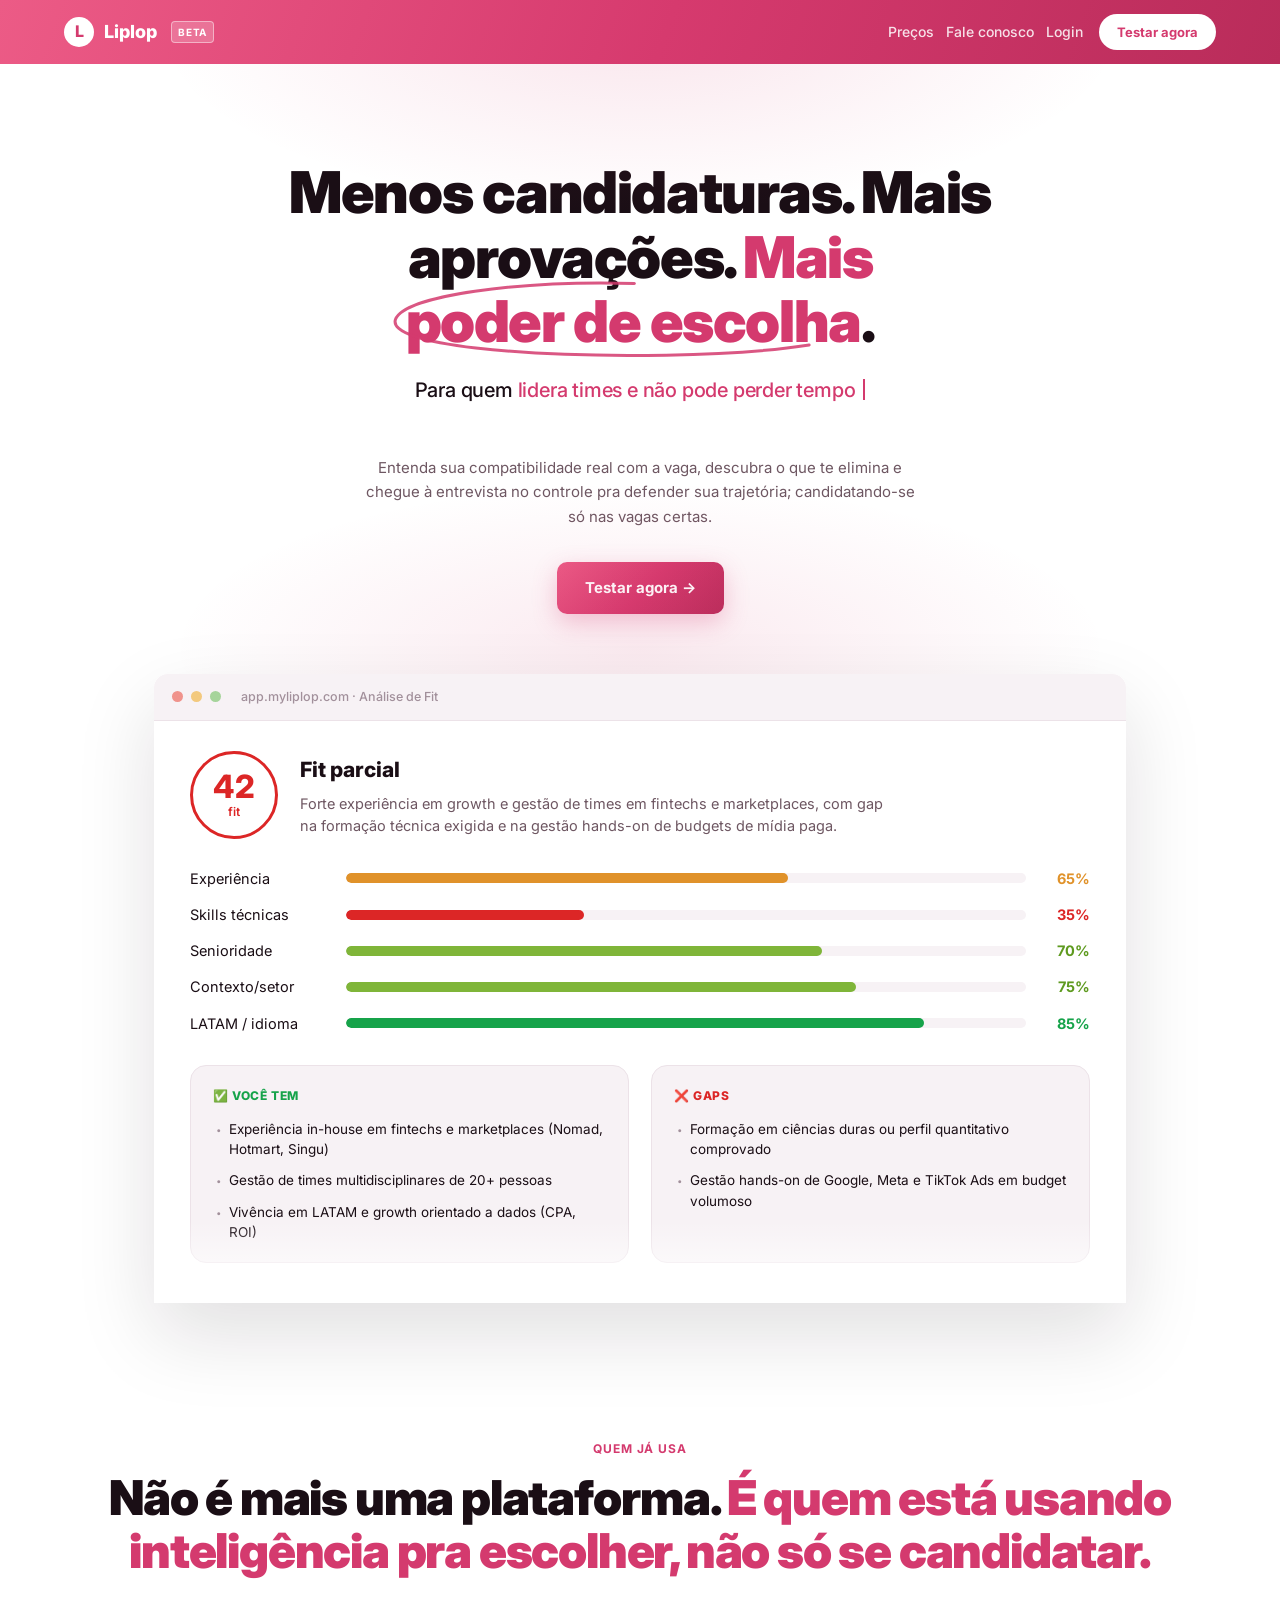
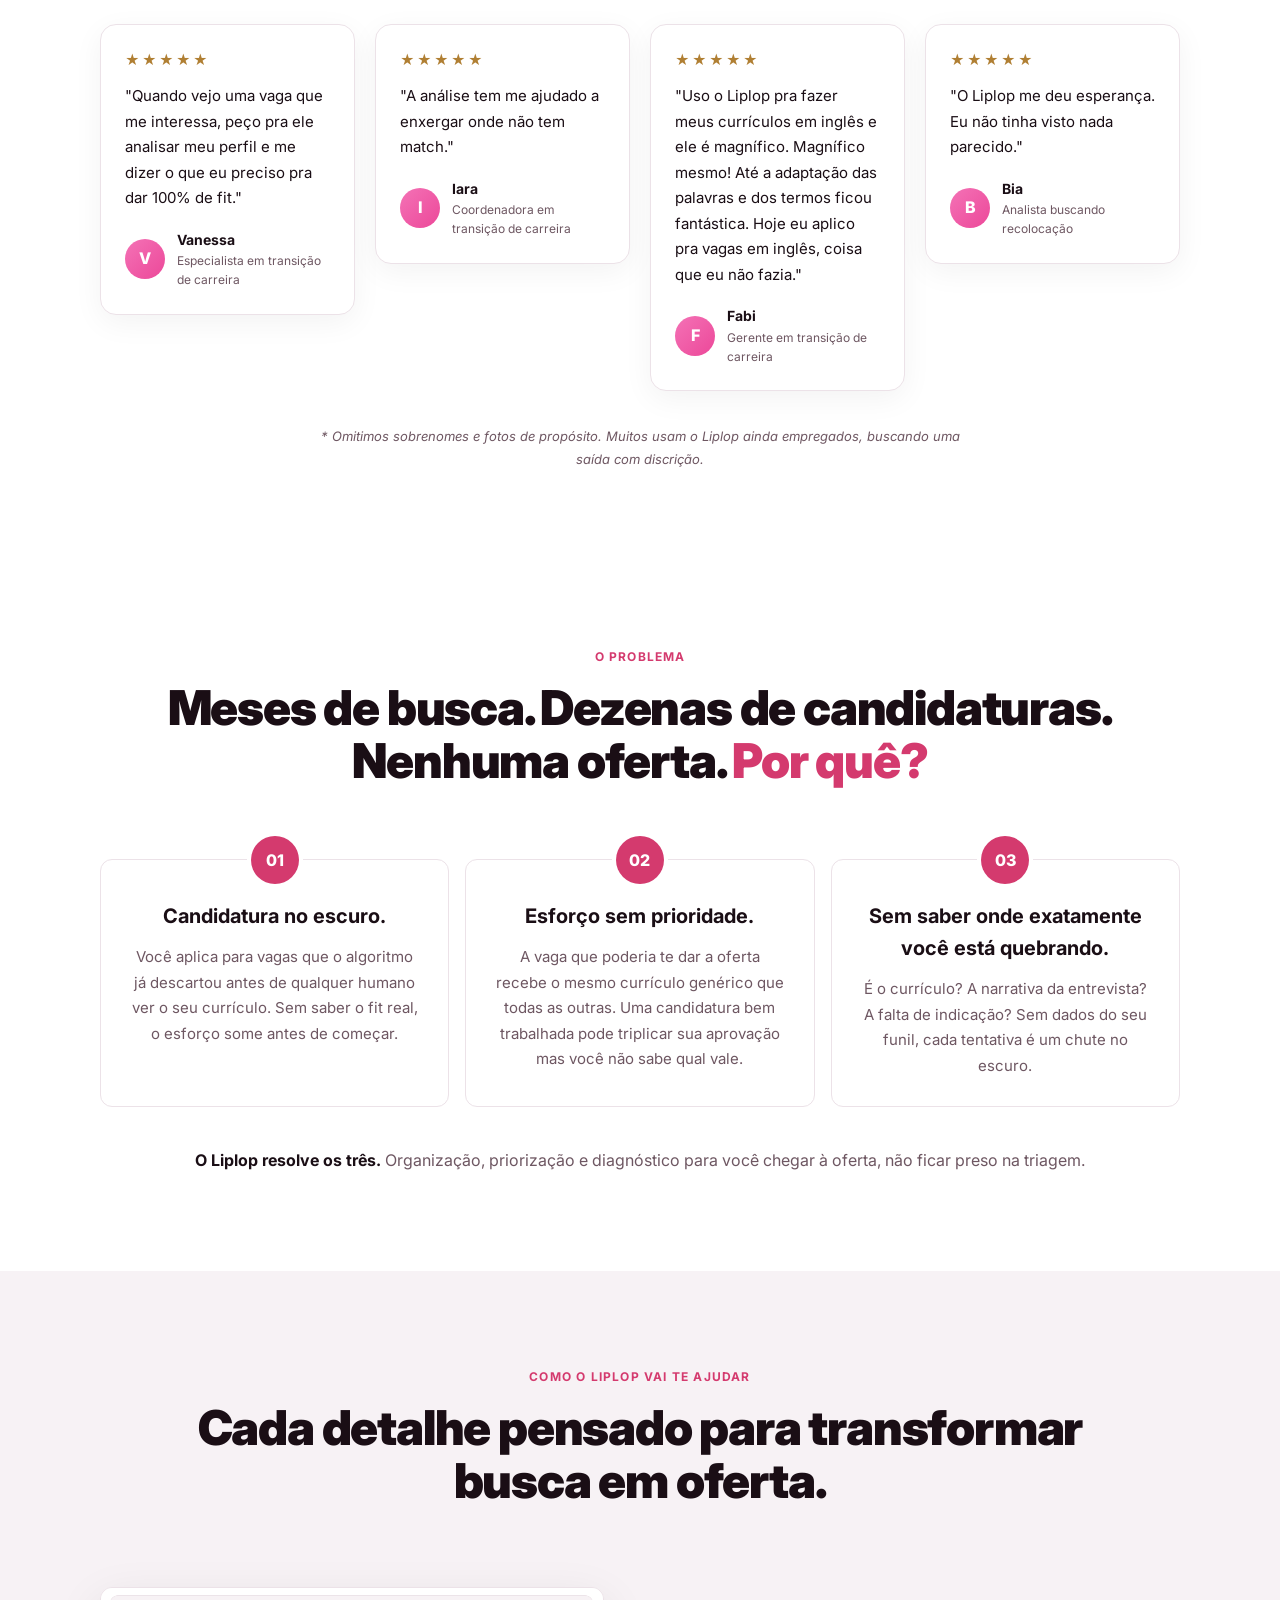
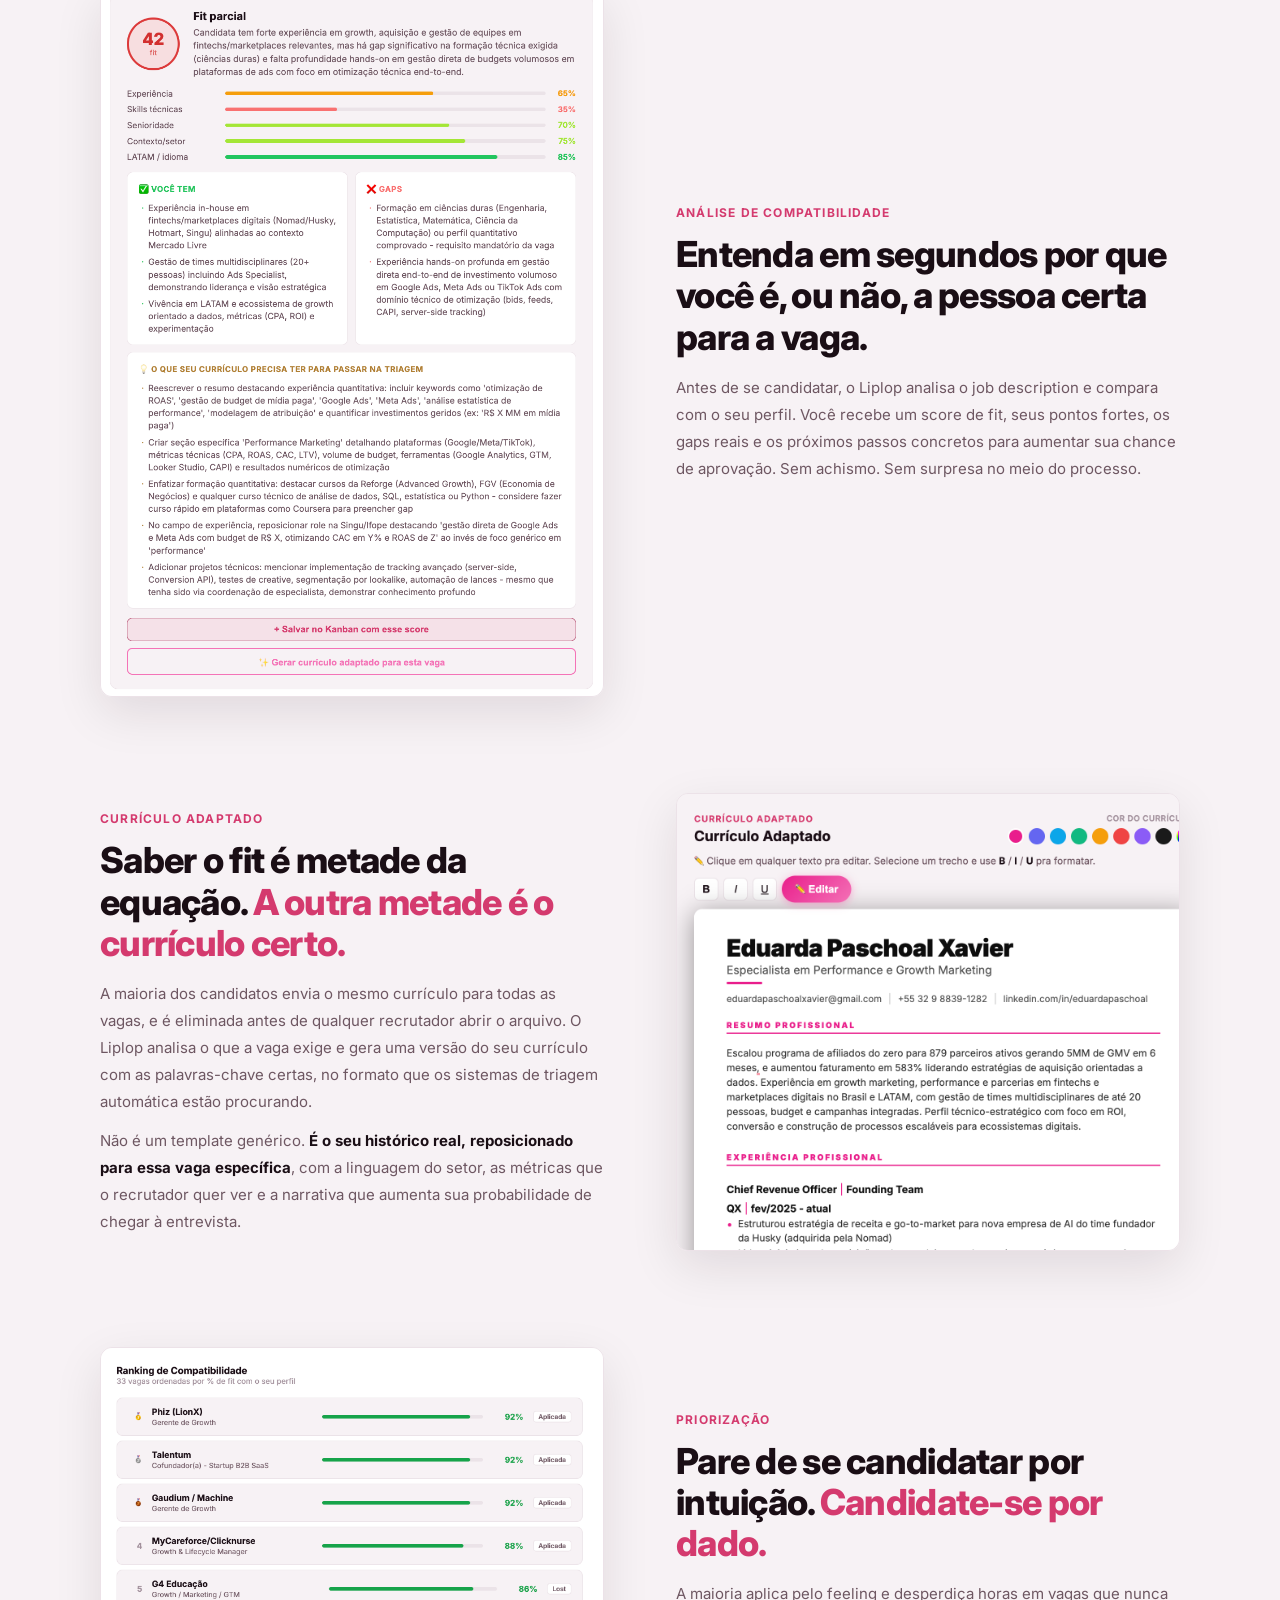
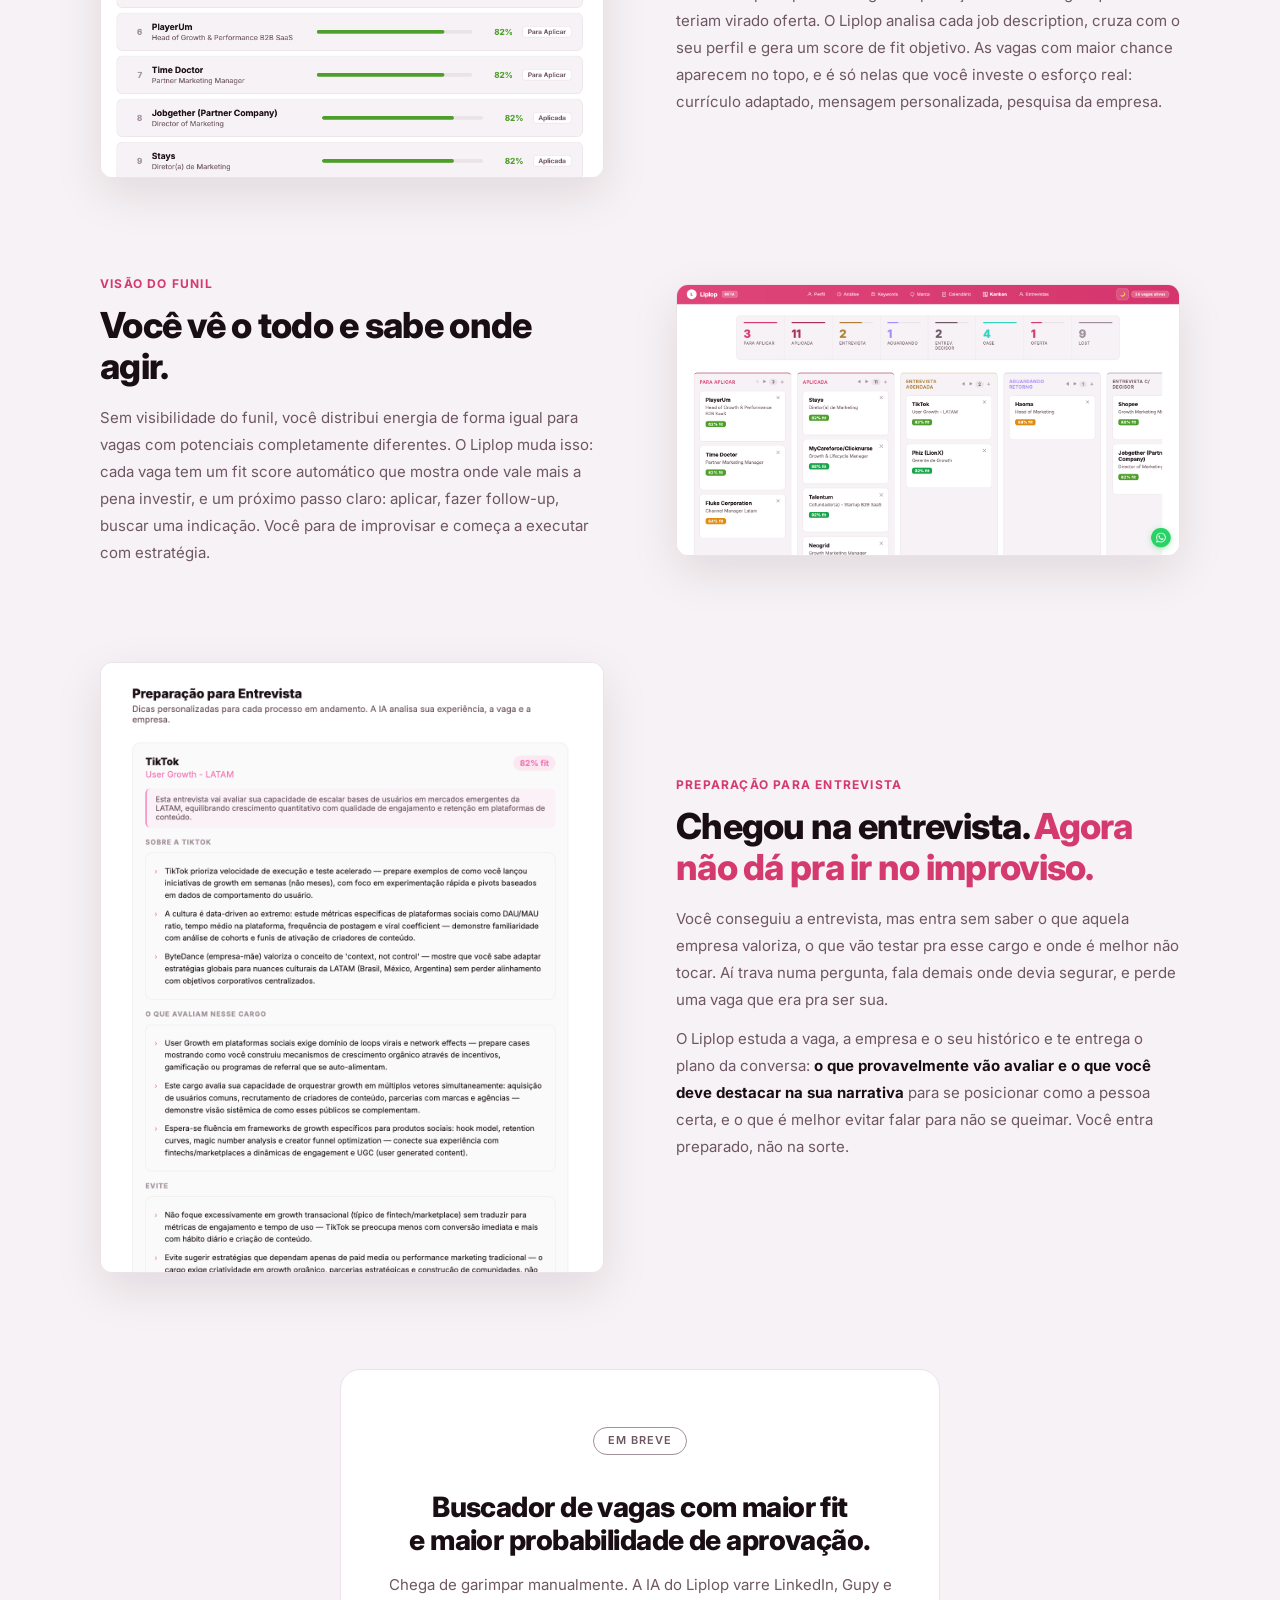
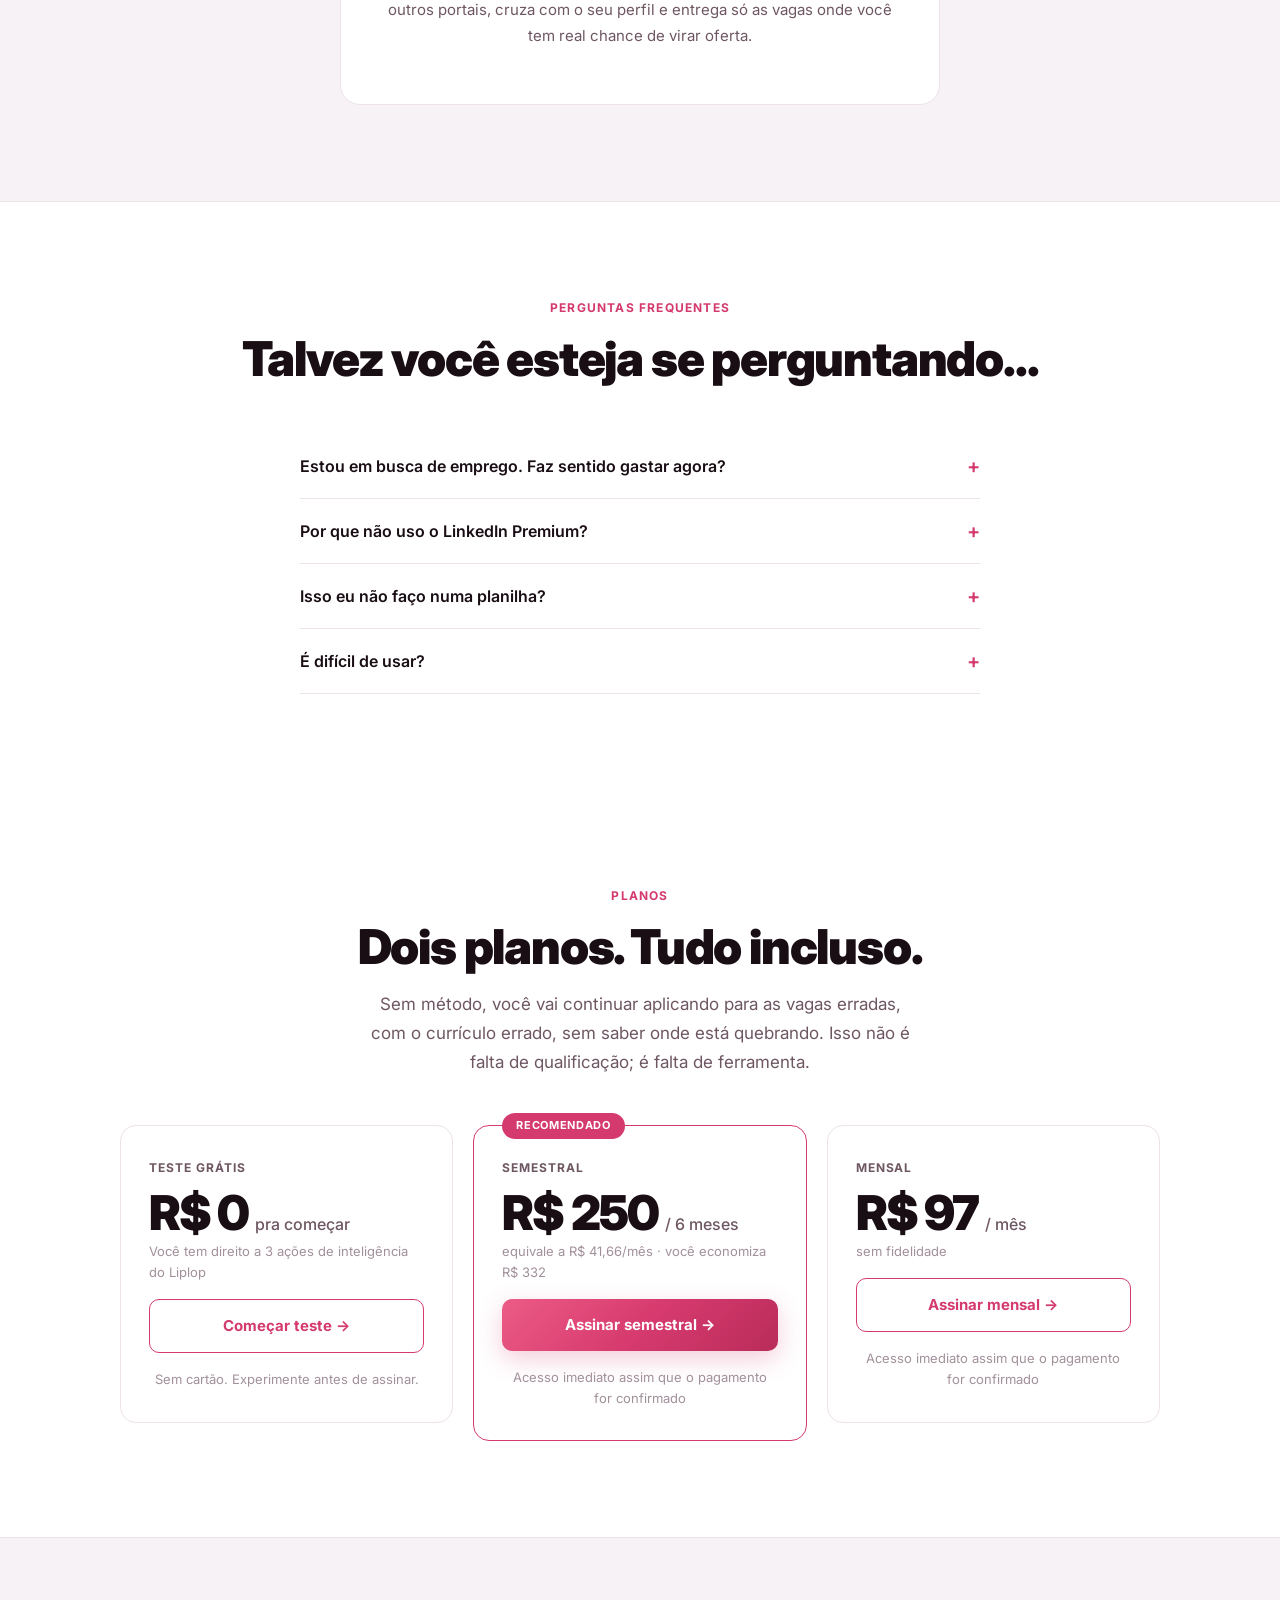
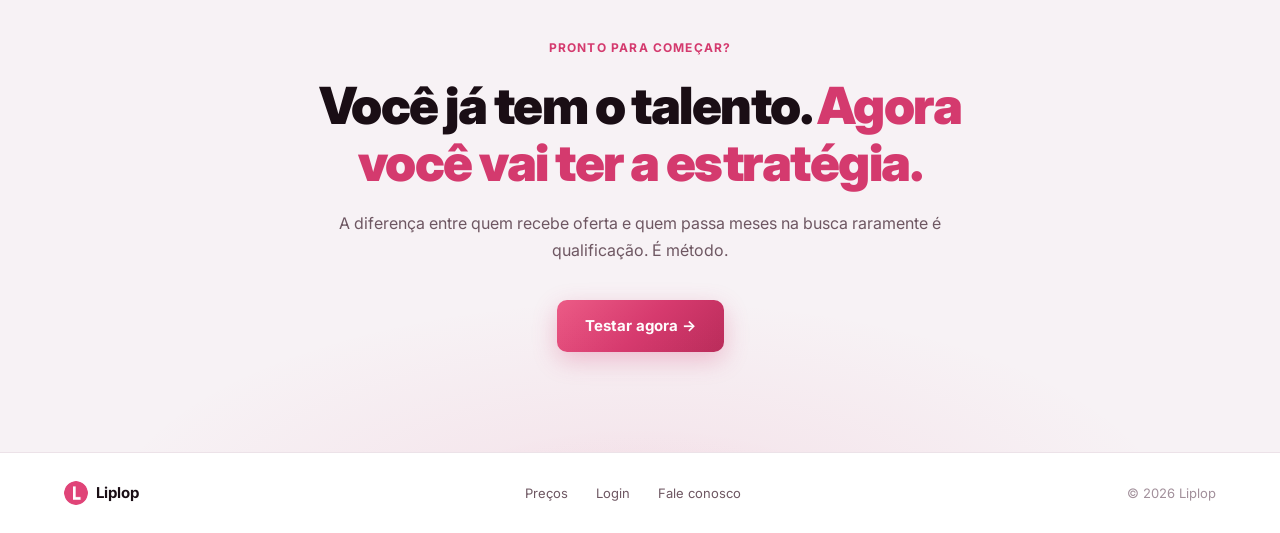
==== index.html @ 8475bff7 "fix: preço mensal para R$97 (economia semestral recalculada p/ R$332) Mensal 67 -> 97 na landing e n" ====
<!DOCTYPE html>
<html lang="pt-BR">
<head>
  <meta charset="UTF-8" />
  <meta name="viewport" content="width=device-width, initial-scale=1.0" />
  <title>Liplop — CRM de busca de emprego com IA</title>
  <meta name="description" content="O Liplop coloca sua energia nas vagas certas, mostra quais têm mais chance de virar oferta e revela em qual etapa do processo seletivo o recrutador está desistindo de você." />
  <link rel="icon" type="image/png" href="liplop-favicon.png" />
  <!-- Microsoft Clarity -->
  <script type="text/javascript">
    (function(c,l,a,r,i,t,y){
        c[a]=c[a]||function(){(c[a].q=c[a].q||[]).push(arguments)};
        t=l.createElement(r);t.async=1;t.src="https://www.clarity.ms/tag/"+i;
        y=l.getElementsByTagName(r)[0];y.parentNode.insertBefore(t,y);
    })(window, document, "clarity", "script", "x2u01zgktt");
  </script>
  <!-- Google Analytics GA4 -->
  <script async src="https://www.googletagmanager.com/gtag/js?id=G-BMBM7Y2EG5"></script>
  <script>
    window.dataLayer = window.dataLayer || [];
    function gtag(){dataLayer.push(arguments);}
    gtag('js', new Date());
    gtag('config', 'G-BMBM7Y2EG5');
  </script>
  <link rel="preconnect" href="https://fonts.googleapis.com" />
  <link rel="preconnect" href="https://fonts.gstatic.com" crossorigin />
  <link href="https://fonts.googleapis.com/css2?family=Inter:wght@400;500;600;700;800;900&display=swap" rel="stylesheet" />
  <link rel="stylesheet" href="styles.css" />
</head>
<body>

<!-- NAV -->
<nav>
  <a class="nav-logo" href="#">
    <span class="nav-logo-dot">L</span>
    Liplop
    <span class="beta-tag" style="font-size:10px;font-weight:700;letter-spacing:0.08em;background:rgba(255,255,255,0.2);color:#fff;border:1px solid rgba(255,255,255,0.45);border-radius:4px;padding:2px 6px;margin-left:4px">BETA</span>
  </a>
  <div class="nav-links">
    <a class="nav-link" href="precos.html">Preços</a>
    <a class="nav-link" href="https://wa.me/5532988391282" target="_blank" rel="noopener">Fale conosco</a>
    <a class="nav-link" href="https://app.myliplop.com">Login</a>
    <a class="nav-cta" href="https://app.myliplop.com">Testar agora</a>
  </div>
</nav>

<!-- HERO -->
<section class="hero">
  <h1>Menos candidaturas. Mais aprovações. <em>Mais <span class="circled">poder de escolha<svg class="scribble" viewBox="0 0 320 110" preserveAspectRatio="none" aria-hidden="true"><path pathLength="1" d="M161 8 C88 4 17 23 11 53 C5 86 95 101 181 98 C265 95 316 76 306 48 C297 23 226 11 145 15" /></svg></span></em>.</h1>
  <p class="hero-typed">Para quem <span class="tt" id="heroTyped">lidera times e não pode perder tempo com candidatura no escuro</span><span class="caret" aria-hidden="true"></span></p>
  <p class="hero-sub">Entenda sua compatibilidade real com a vaga, descubra o que te elimina e chegue à entrevista no controle pra defender sua trajetória; candidatando-se só nas vagas certas.</p>
  <div style="margin-bottom:52px;"><a class="btn-rose" href="https://app.myliplop.com">Testar agora →</a></div>
  <div class="hero-screenshot">
    <div class="fit-mock">
      <div class="fm-chrome"><i></i><i></i><i></i><span>app.myliplop.com · Análise de Fit</span></div>
      <div class="fm-body">
        <div class="fm-head">
          <div class="fm-score"><b>42</b><span>fit</span></div>
          <div>
            <div class="fm-title">Fit parcial</div>
            <p class="fm-desc">Forte experiência em growth e gestão de times em fintechs e marketplaces, com gap na formação técnica exigida e na gestão hands-on de budgets de mídia paga.</p>
          </div>
        </div>
        <div class="fm-bars">
          <div class="fm-row"><span class="fm-label">Experiência</span><span class="fm-track"><i class="b-amber" style="width:65%"></i></span><span class="fm-pct c-amber">65%</span></div>
          <div class="fm-row"><span class="fm-label">Skills técnicas</span><span class="fm-track"><i class="b-red" style="width:35%"></i></span><span class="fm-pct c-red">35%</span></div>
          <div class="fm-row"><span class="fm-label">Senioridade</span><span class="fm-track"><i class="b-lime" style="width:70%"></i></span><span class="fm-pct c-lime">70%</span></div>
          <div class="fm-row"><span class="fm-label">Contexto/setor</span><span class="fm-track"><i class="b-lime" style="width:75%"></i></span><span class="fm-pct c-lime">75%</span></div>
          <div class="fm-row"><span class="fm-label">LATAM / idioma</span><span class="fm-track"><i class="b-green" style="width:85%"></i></span><span class="fm-pct c-green">85%</span></div>
        </div>
        <div class="fm-cols">
          <div class="fm-col">
            <div class="fm-col-h yes">✅ Você tem</div>
            <ul>
              <li>Experiência in-house em fintechs e marketplaces (Nomad, Hotmart, Singu)</li>
              <li>Gestão de times multidisciplinares de 20+ pessoas</li>
              <li>Vivência em LATAM e growth orientado a dados (CPA, ROI)</li>
            </ul>
          </div>
          <div class="fm-col">
            <div class="fm-col-h no">❌ Gaps</div>
            <ul>
              <li>Formação em ciências duras ou perfil quantitativo comprovado</li>
              <li>Gestão hands-on de Google, Meta e TikTok Ads em budget volumoso</li>
            </ul>
          </div>
        </div>
      </div>
    </div>
  </div>
</section>

<!-- DEPOIMENTOS (textos de EXEMPLO/placeholder - trocar pelos reais) -->
<section class="section" style="padding-top:56px;padding-bottom:80px;">
  <div class="section-inner">
    <div style="text-align:center;font-size:12px;font-weight:700;letter-spacing:0.08em;text-transform:uppercase;color:var(--rose);margin-bottom:14px">Quem já usa</div>
    <h2 class="section-h" style="text-align:center;margin-bottom:46px;">Não é mais uma plataforma. <em>É quem está usando inteligência pra escolher, não só se candidatar.</em></h2>
    <div style="display:grid;grid-template-columns:repeat(auto-fit,minmax(230px,1fr));gap:20px;max-width:1120px;margin:0 auto;align-items:start">
      <div style="background:var(--card);border:1px solid var(--border);border-radius:16px;padding:24px;box-shadow:0 8px 30px rgba(26,14,21,0.05)">
        <div style="color:var(--gold);font-size:14px;letter-spacing:2px;margin-bottom:12px">★★★★★</div>
        <p style="font-size:15px;line-height:1.7;color:var(--text);margin-bottom:18px">"Quando vejo uma vaga que me interessa, peço pra ele analisar meu perfil e me dizer o que eu preciso pra dar 100% de fit."</p>
        <div style="display:flex;align-items:center;gap:12px">
          <div style="width:40px;height:40px;border-radius:50%;background:linear-gradient(135deg,#f472b6,#ec4899);color:#fff;display:flex;align-items:center;justify-content:center;font-weight:800;flex-shrink:0">V</div>
          <div><div style="font-size:14px;font-weight:700;color:var(--text)">Vanessa</div><div style="font-size:12px;color:var(--mid)">Especialista em transição de carreira</div></div>
        </div>
      </div>
      <div style="background:var(--card);border:1px solid var(--border);border-radius:16px;padding:24px;box-shadow:0 8px 30px rgba(26,14,21,0.05)">
        <div style="color:var(--gold);font-size:14px;letter-spacing:2px;margin-bottom:12px">★★★★★</div>
        <p style="font-size:15px;line-height:1.7;color:var(--text);margin-bottom:18px">"A análise tem me ajudado a enxergar onde não tem match."</p>
        <div style="display:flex;align-items:center;gap:12px">
          <div style="width:40px;height:40px;border-radius:50%;background:linear-gradient(135deg,#f472b6,#ec4899);color:#fff;display:flex;align-items:center;justify-content:center;font-weight:800;flex-shrink:0">I</div>
          <div><div style="font-size:14px;font-weight:700;color:var(--text)">Iara</div><div style="font-size:12px;color:var(--mid)">Coordenadora em transição de carreira</div></div>
        </div>
      </div>
      <div style="background:var(--card);border:1px solid var(--border);border-radius:16px;padding:24px;box-shadow:0 8px 30px rgba(26,14,21,0.05)">
        <div style="color:var(--gold);font-size:14px;letter-spacing:2px;margin-bottom:12px">★★★★★</div>
        <p style="font-size:15px;line-height:1.7;color:var(--text);margin-bottom:18px">"Uso o Liplop pra fazer meus currículos em inglês e ele é magnífico. Magnífico mesmo! Até a adaptação das palavras e dos termos ficou fantástica. Hoje eu aplico pra vagas em inglês, coisa que eu não fazia."</p>
        <div style="display:flex;align-items:center;gap:12px">
          <div style="width:40px;height:40px;border-radius:50%;background:linear-gradient(135deg,#f472b6,#ec4899);color:#fff;display:flex;align-items:center;justify-content:center;font-weight:800;flex-shrink:0">F</div>
          <div><div style="font-size:14px;font-weight:700;color:var(--text)">Fabi</div><div style="font-size:12px;color:var(--mid)">Gerente em transição de carreira</div></div>
        </div>
      </div>
      <div style="background:var(--card);border:1px solid var(--border);border-radius:16px;padding:24px;box-shadow:0 8px 30px rgba(26,14,21,0.05)">
        <div style="color:var(--gold);font-size:14px;letter-spacing:2px;margin-bottom:12px">★★★★★</div>
        <p style="font-size:15px;line-height:1.7;color:var(--text);margin-bottom:18px">"O Liplop me deu esperança. Eu não tinha visto nada parecido."</p>
        <div style="display:flex;align-items:center;gap:12px">
          <div style="width:40px;height:40px;border-radius:50%;background:linear-gradient(135deg,#f472b6,#ec4899);color:#fff;display:flex;align-items:center;justify-content:center;font-weight:800;flex-shrink:0">B</div>
          <div><div style="font-size:14px;font-weight:700;color:var(--text)">Bia</div><div style="font-size:12px;color:var(--mid)">Analista buscando recolocação</div></div>
        </div>
      </div>
    </div>
    <p style="text-align:center;font-size:13px;color:var(--mid);max-width:660px;margin:34px auto 0;line-height:1.75;font-style:italic">* Omitimos sobrenomes e fotos de propósito. Muitos usam o Liplop ainda empregados, buscando uma saída com discrição.</p>
  </div>
</section>

<!-- O PROBLEMA -->
<section class="section" id="produto">
  <div class="section-inner">
    <div class="label">O Problema</div>
    <h2 class="section-h">Meses de busca. Dezenas de candidaturas. Nenhuma oferta. <em>Por quê?</em></h2>
    <div class="problem-grid">
      <div class="problem-card">
        <div class="problem-num">01</div>
        <h3>Candidatura no escuro.</h3>
        <p>Você aplica para vagas que o algoritmo já descartou antes de qualquer humano ver o seu currículo. Sem saber o fit real, o esforço some antes de começar.</p>
      </div>
      <div class="problem-card">
        <div class="problem-num">02</div>
        <h3>Esforço sem prioridade.</h3>
        <p>A vaga que poderia te dar a oferta recebe o mesmo currículo genérico que todas as outras. Uma candidatura bem trabalhada pode triplicar sua aprovação mas você não sabe qual vale.</p>
      </div>
      <div class="problem-card">
        <div class="problem-num">03</div>
        <h3>Sem saber onde exatamente você está quebrando.</h3>
        <p>É o currículo? A narrativa da entrevista? A falta de indicação? Sem dados do seu funil, cada tentativa é um chute no escuro.</p>
      </div>
    </div>
    <p style="font-size:16px; color:var(--mid); line-height:1.7; text-align:center; margin-top:40px;">
      <strong style="color:var(--text);">O Liplop resolve os três.</strong> Organização, priorização e diagnóstico para você chegar à oferta, não ficar preso na triagem.
    </p>
  </div>
</section>

<!-- COMO O LIPLOP VAI TE AJUDAR -->
<section class="section" id="como-funciona" style="background: var(--bg2);">
  <div class="section-inner">
    <div class="label">Como o Liplop vai te ajudar</div>
    <h2 class="section-h" style="margin-bottom:80px;">Cada detalhe pensado para transformar<br />busca em oferta.</h2>

    <div class="features-wrap">

      <!-- Feature 1: Análise de compatibilidade -->
      <div class="feature-row">
        <div class="feat-img">
          <img src="analise-fit.png" alt="Análise de compatibilidade com IA no Liplop" />
        </div>
        <div>
          <div class="feat-label">Análise de Compatibilidade</div>
          <h2 class="feat-h">Entenda em segundos por que você é, ou não, a pessoa certa para a vaga.</h2>
          <p class="feat-p">Antes de se candidatar, o Liplop analisa o job description e compara com o seu perfil. Você recebe um score de fit, seus pontos fortes, os gaps reais e os próximos passos concretos para aumentar sua chance de aprovação. Sem achismo. Sem surpresa no meio do processo.</p>
        </div>
      </div>

      <!-- Feature 2: Currículo Adaptado -->
      <div class="feature-row rev">
        <div class="feat-img">
          <img src="gerador-curriculo.png" alt="Gerador de currículo adaptado no Liplop" />
        </div>
        <div>
          <div class="feat-label">Currículo Adaptado</div>
          <h2 class="feat-h">Saber o fit é metade da equação. <em>A outra metade é o currículo certo.</em></h2>
          <p class="feat-p">A maioria dos candidatos envia o mesmo currículo para todas as vagas, e é eliminada antes de qualquer recrutador abrir o arquivo. O Liplop analisa o que a vaga exige e gera uma versão do seu currículo com as palavras-chave certas, no formato que os sistemas de triagem automática estão procurando.</p>
          <p class="feat-p" style="margin-top:12px;">Não é um template genérico. <strong style="color:var(--text);">É o seu histórico real, reposicionado para essa vaga específica</strong>, com a linguagem do setor, as métricas que o recrutador quer ver e a narrativa que aumenta sua probabilidade de chegar à entrevista.</p>
        </div>
      </div>

      <!-- Feature 3: Priorização -->
      <div class="feature-row">
        <div class="feat-img">
          <img src="ranking-compatibilidade.png" alt="Ranking de compatibilidade das vagas no Liplop" />
        </div>
        <div>
          <div class="feat-label">Priorização</div>
          <h2 class="feat-h">Pare de se candidatar por intuição. <em>Candidate-se por dado.</em></h2>
          <p class="feat-p">A maioria aplica pelo feeling e desperdiça horas em vagas que nunca teriam virado oferta. O Liplop analisa cada job description, cruza com o seu perfil e gera um score de fit objetivo. As vagas com maior chance aparecem no topo, e é só nelas que você investe o esforço real: currículo adaptado, mensagem personalizada, pesquisa da empresa.</p>
        </div>
      </div>

      <!-- Feature 4: Visão do Funil -->
      <div class="feature-row rev">
        <div class="feat-img">
          <img src="kanban.png" alt="Visão do funil de vagas no Liplop" />
        </div>
        <div>
          <div class="feat-label">Visão do Funil</div>
          <h2 class="feat-h">Você vê o todo e sabe onde agir.</h2>
          <p class="feat-p">Sem visibilidade do funil, você distribui energia de forma igual para vagas com potenciais completamente diferentes. O Liplop muda isso: cada vaga tem um fit score automático que mostra onde vale mais a pena investir, e um próximo passo claro: aplicar, fazer follow-up, buscar uma indicação. Você para de improvisar e começa a executar com estratégia.</p>
        </div>
      </div>

      <div class="feature-row">
        <div class="feat-img">
          <img src="preparacao-entrevista.png" alt="Preparação para entrevista com IA no Liplop" />
        </div>
        <div>
          <div class="feat-label">Preparação para Entrevista</div>
          <h2 class="feat-h">Chegou na entrevista. <em>Agora não dá pra ir no improviso.</em></h2>
          <p class="feat-p">Você conseguiu a entrevista, mas entra sem saber o que aquela empresa valoriza, o que vão testar pra esse cargo e onde é melhor não tocar. Aí trava numa pergunta, fala demais onde devia segurar, e perde uma vaga que era pra ser sua.</p>
          <p class="feat-p" style="margin-top:12px;">O Liplop estuda a vaga, a empresa e o seu histórico e te entrega o plano da conversa: <strong style="color:var(--text);">o que provavelmente vão avaliar e o que você deve destacar na sua narrativa</strong> para se posicionar como a pessoa certa, e o que é melhor evitar falar para não se queimar. Você entra preparado, não na sorte.</p>
        </div>
      </div>

      <!-- Feature 5: Em breve -->
      <div class="em-breve-solo">
        <div class="em-breve-badge">Em breve</div>
        <h3>Buscador de vagas com maior fit<br />e maior probabilidade de aprovação.</h3>
        <p>Chega de garimpar manualmente. A IA do Liplop varre LinkedIn, Gupy e outros portais, cruza com o seu perfil e entrega só as vagas onde você tem real chance de virar oferta.</p>
      </div>

    </div>
  </div>
</section>

<!-- QUOTE -->

<!-- FAQ -->
<section class="section faq-section">
  <div class="section-inner">
    <div class="label">Perguntas frequentes</div>
    <h2 class="section-h" style="margin-bottom:48px;">Talvez você esteja se perguntando...</h2>
    <div class="faq-list">
      <div class="faq-item">
        <button class="faq-q">Estou em busca de emprego. Faz sentido gastar agora?<span class="faq-icon">+</span></button>
        <p class="faq-a">O Liplop encurta o tempo em um emprego do qual você não gosta. Cada mês a mais na busca custa mais que isso.</p>
      </div>
      <div class="faq-item">
        <button class="faq-q">Por que não uso o LinkedIn Premium?<span class="faq-icon">+</span></button>
        <p class="faq-a">LinkedIn Premium te ajuda a ser visto. O Liplop te ajuda a candidatar certo. Um resolve exposição, o outro resolve estratégia.</p>
      </div>
      <div class="faq-item">
        <button class="faq-q">Isso eu não faço numa planilha?<span class="faq-icon">+</span></button>
        <p class="faq-a">Organizar, sim. Score de fit por IA e currículo adaptado por vaga, não.</p>
      </div>
      <div class="faq-item">
        <button class="faq-q">É difícil de usar?<span class="faq-icon">+</span></button>
        <p class="faq-a">O setup leva menos de 10 minutos. Você adiciona suas vagas e o Liplop faz o resto.</p>
      </div>
    </div>
  </div>
</section>

<!-- PLANOS -->
<!-- PLANOS -->
<section class="section plans-section" id="precos">
  <div class="section-inner">
    <div class="label">Planos</div>
    <h2 class="section-h" style="margin-bottom:16px;">Dois planos. Tudo incluso.</h2>
    <p class="section-p" style="margin-bottom:48px;">Sem método, você vai continuar aplicando para as vagas erradas, com o currículo errado, sem saber onde está quebrando. Isso não é falta de qualificação; é falta de ferramenta.</p>
    <div class="plans-grid">

      <!-- Teste grátis -->
      <div class="plan-card">
        <div class="plan-name">Teste grátis</div>
        <div class="plan-price">R$ 0 <span class="per">pra começar</span></div>
        <div class="plan-annual">Você tem direito a 3 ações de inteligência do Liplop</div>
        <a class="btn-plan-outline" href="https://app.myliplop.com">Começar teste →</a>
        <p class="plan-trust">Sem cartão. Experimente antes de assinar.</p>
      </div>

      <!-- Semestral (destaque) -->
      <div class="plan-card featured">
        <div class="plan-best">Recomendado</div>
        <div class="plan-name">Semestral</div>
        <div class="plan-price">R$ 250 <span class="per">/ 6 meses</span></div>
        <div class="plan-annual">equivale a R$ 41,66/mês · você economiza R$ 332</div>
        <a class="btn-plan-rose" href="https://buy.stripe.com/eVq7sM4Ky4mJ4cJeG400003">Assinar semestral →</a>
        <p class="plan-trust">Acesso imediato assim que o pagamento for confirmado</p>
      </div>

      <!-- Mensal -->
      <div class="plan-card">
        <div class="plan-name">Mensal</div>
        <div class="plan-price">R$ 97 <span class="per">/ mês</span></div>
        <div class="plan-annual">sem fidelidade</div>
        <a class="btn-plan-outline" href="https://buy.stripe.com/4gMaEYgtg06t7oV41q00002">Assinar mensal →</a>
        <p class="plan-trust">Acesso imediato assim que o pagamento for confirmado</p>
      </div>

    </div>
  </div>
</section>

<!-- CTA FINAL -->
<section class="cta-section">
  <div class="cta-inner">
    <div class="cta-label">Pronto para começar?</div>
    <h2 class="cta-h">Você já tem o talento. <em>Agora você vai ter a estratégia.</em></h2>
    <p class="cta-p">A diferença entre quem recebe oferta e quem passa meses na busca raramente é qualificação. É método.</p>
    <div style="margin-top:32px;"><a class="btn-rose" href="https://app.myliplop.com">Testar agora →</a></div>
  </div>
</section>

<!-- FOOTER -->
<footer>
  <a class="footer-logo" href="#">
    <img src="liplop-favicon.png" alt="Liplop" />
    Liplop
  </a>
  <div class="footer-links">
    <a href="precos.html">Preços</a>
    <a href="https://app.myliplop.com">Login</a>
    <a href="https://wa.me/5532988391282" target="_blank" rel="noopener">Fale conosco</a>
  </div>
  <span class="footer-copy">© 2026 Liplop</span>
</footer>

<script>
  document.querySelectorAll('.faq-q').forEach(btn => {
    btn.addEventListener('click', () => {
      const item = btn.parentElement;
      const isOpen = item.classList.contains('open');
      document.querySelectorAll('.faq-item').forEach(i => i.classList.remove('open'));
      if (!isOpen) item.classList.add('open');
    });
  });
</script>
<script>
  (function () {
    var el = document.getElementById('heroTyped');
    if (!el) return;
    var phrases = [
      'lidera times e não pode perder tempo com candidatura no escuro',
      'busca vaga remota no exterior e concorre com o mundo todo',
      'disputa vaga de liderança e quer saber por que está sendo barrado',
      'busca salário em dólar e precisa passar na triagem lá fora',
      'está empregado mas quer algo ainda melhor e tem tempo de escolher'
    ];
    var reduce = window.matchMedia && window.matchMedia('(prefers-reduced-motion: reduce)').matches;
    if (reduce) { el.textContent = phrases[0]; return; }
    var pi = 0, ci = phrases[0].length, deleting = true;
    function tick() {
      var word = phrases[pi];
      if (!deleting) {
        ci++;
        el.textContent = word.slice(0, ci);
        if (ci >= word.length) { deleting = true; return setTimeout(tick, 1700); }
        return setTimeout(tick, 55);
      }
      ci--;
      el.textContent = word.slice(0, ci);
      if (ci <= 0) { deleting = false; pi = (pi + 1) % phrases.length; return setTimeout(tick, 320); }
      return setTimeout(tick, 28);
    }
    setTimeout(tick, 1700);
  })();
</script>
</body>
</html>
---- styles.css ----
*, *::before, *::after { box-sizing: border-box; margin: 0; padding: 0; }

    :root {
      /* TEMA CLARO (identidade do app) */
      --bg:      #FFFFFF;
      --bg2:     #F7F2F5;
      --card:    #FFFFFF;
      --card2:   #F7F2F5;
      --border:  #ECE2E8;
      --rose:    #D43A6E;
      --rose-d:  #A8305A;
      --rose-bg: rgba(212,58,110,0.08);
      --text:    #1A0E15;
      --mid:     #6E5762;
      --dim:     #A2909B;
      --gold:    #B07F33;
      --topbar-bg: linear-gradient(110deg,#EC5B86 0%,#D63A6E 52%,#B92C5A 100%);
      --btn-rose: linear-gradient(135deg,#EC5B86 0%,#D63A6E 52%,#B92C5A 100%);
      --green:   #16a34a;
      --green-bg:#e8f6ee;
      --red:     #dc2626;
      --red-bg:  #fbeaea;
      --yellow:  #b07f33;
      --yellow-bg:#f6efdf;
    }

    html { scroll-behavior: smooth; }

    body {
      background: var(--bg);
      color: var(--text);
      font-family: 'Inter', -apple-system, sans-serif;
      font-size: 16px;
      line-height: 1.6;
      -webkit-font-smoothing: antialiased;
    }

    /* ── NAV ── */
    nav {
      display: flex;
      align-items: center;
      justify-content: space-between;
      padding: 0 64px;
      height: 64px;
      position: sticky;
      top: 0;
      background: var(--topbar-bg);
      backdrop-filter: blur(16px);
      z-index: 100;
    }
    .nav-logo {
      display: flex;
      align-items: center;
      gap: 10px;
      font-weight: 800;
      font-size: 18px;
      color: #fff;
      text-decoration: none;
    }
    .nav-logo img { width: 30px; height: 30px; border-radius: 50%; }
    .nav-logo-dot { width: 30px; height: 30px; border-radius: 50%; background: #fff; color: var(--rose); display: flex; align-items: center; justify-content: center; font-weight: 800; font-size: 16px; flex-shrink: 0; }
    .nav-links { display: flex; align-items: center; gap: 12px; }
    .nav-links a {
      font-size: 14px;
      font-weight: 500;
      color: rgba(255,255,255,0.85);
      text-decoration: none;
      transition: color 0.2s;
    }
    .nav-links a:hover { color: #fff; }
    .nav-links .nav-link { font-weight: 500; }
    .nav-links .nav-cta {
      display: inline-flex;
      align-items: center;
      gap: 6px;
      background: #fff;
      color: var(--rose);
      font-size: 13px;
      font-weight: 700;
      padding: 8px 18px;
      border-radius: 999px;
      text-decoration: none;
      white-space: nowrap;
      margin-left: 4px;
    }
    .nav-links .nav-cta:hover { color: var(--rose-d); }

    /* ── HERO ── */
    .hero {
      padding: 96px 64px 80px;
      max-width: 1100px;
      margin: 0 auto;
      text-align: center;
      position: relative;
    }
    /* glow bg */
    .hero::before {
      content: '';
      position: absolute;
      top: -80px; left: 50%;
      transform: translateX(-50%);
      width: 1300px;
      height: 1040px;
      background:
        radial-gradient(ellipse 62% 30% at 50% 4%, rgba(212,58,110,0.13) 0%, transparent 60%),
        radial-gradient(ellipse 58% 26% at 50% 64%, rgba(212,58,110,0.11) 0%, transparent 62%);
      pointer-events: none;
    }
    .beta-badge {
      display: inline-flex;
      align-items: center;
      gap: 6px;
      background: rgba(212,58,110,0.08);
      border: 1px solid rgba(212,58,110,0.25);
      color: var(--rose);
      font-size: 12px;
      font-weight: 600;
      letter-spacing: 0.06em;
      text-transform: uppercase;
      padding: 6px 14px;
      border-radius: 100px;
      margin-bottom: 28px;
    }
    .beta-badge::before {
      content: '';
      width: 6px;
      height: 6px;
      border-radius: 50%;
      background: var(--rose);
    }
    .hero-typed {
      font-size: clamp(15px, 2vw, 20px);
      font-weight: 500;
      letter-spacing: -0.01em;
      line-height: 1.4;
      color: var(--text);
      max-width: 660px;
      margin: 0 auto 24px;
      min-height: 2.8em;
    }
    .hero-typed .tt { color: var(--rose); }
    .hero-typed .caret {
      display: inline-block;
      width: 2px; height: 1.05em;
      background: var(--rose);
      margin-left: 3px;
      vertical-align: -0.16em;
      animation: heroCaret .8s steps(1) infinite;
    }
    @keyframes heroCaret { 50% { opacity: 0; } }
    .hero h1 {
      font-size: clamp(34px, 4.5vw, 58px);
      font-weight: 900;
      line-height: 1.12;
      letter-spacing: -0.025em;
      max-width: 920px;
      margin: 0 auto 22px;
    }
    .hero h1 em { font-style: normal; color: var(--rose); }
    .hero h1 .circled { position: relative; display: inline-block; white-space: nowrap; }
    .hero h1 .circled .scribble {
      position: absolute; left: -6%; top: -18%; width: 112%; height: 136%;
      overflow: visible; pointer-events: none;
    }
    .hero h1 .circled .scribble path {
      fill: none; stroke: var(--rose); stroke-width: 3; stroke-linecap: round; stroke-linejoin: round;
      vector-effect: non-scaling-stroke; opacity: .85;
      stroke-dasharray: 1; stroke-dashoffset: 1;
      animation: heroScribble .85s ease-out .5s forwards;
    }
    @keyframes heroScribble { to { stroke-dashoffset: 0; } }
    .hero-sub {
      font-size: 15px;
      color: var(--mid);
      max-width: 560px;
      margin: 0 auto 32px;
      line-height: 1.65;
    }
    .hero-btns {
      display: flex;
      align-items: center;
      justify-content: center;
      gap: 12px;
      flex-wrap: wrap;
      margin-bottom: 18px;
    }
    .btn-rose {
      display: inline-flex;
      align-items: center;
      gap: 6px;
      background: var(--btn-rose);
      color: #fff;
      font-size: 15px;
      font-weight: 700;
      padding: 14px 28px;
      border-radius: 10px;
      text-decoration: none;
      box-shadow: 0 8px 24px rgba(212,58,110,0.28);
      transition: filter 0.2s, transform 0.15s;
    }
    .btn-rose:hover { filter: brightness(1.06); transform: translateY(-1px); }
    .btn-outline {
      display: inline-flex;
      align-items: center;
      gap: 6px;
      background: transparent;
      color: var(--text);
      font-size: 15px;
      font-weight: 600;
      padding: 14px 28px;
      border-radius: 10px;
      text-decoration: none;
      border: 1.5px solid var(--border);
      transition: border-color 0.2s, transform 0.15s;
    }
    .btn-outline:hover { border-color: var(--rose); color: var(--rose); transform: translateY(-1px); }
    .hero-trust { font-size: 13px; color: var(--dim); }
    .hero-trust span { margin: 0 6px; }

    .hero-screenshot {
      margin: 60px auto 0;
      max-width: 1080px;
      border-radius: 14px 14px 0 0;
      overflow: hidden;
      box-shadow: 0 32px 80px rgba(26,14,21,0.13);
      position: relative;
    }
    .hero-screenshot img { width: 100%; display: block; max-height: 640px; object-fit: cover; object-position: top; }
    .hero-screenshot::after {
      content: '';
      position: absolute;
      bottom: 0; left: 0; right: 0;
      height: 13%;
      background: linear-gradient(to bottom, transparent 0%, var(--bg) 96%);
      pointer-events: none;
    }

    /* ── Mockup da Análise de Fit no hero ── */
    .fit-mock { background: var(--card); text-align: left; }
    .fm-chrome { display: flex; align-items: center; gap: 8px; padding: 13px 18px; background: var(--card2); border-bottom: 1px solid var(--border); }
    .fm-chrome i { width: 11px; height: 11px; border-radius: 50%; display: block; }
    .fm-chrome i:nth-child(1) { background: #F0938C; }
    .fm-chrome i:nth-child(2) { background: #F3C97E; }
    .fm-chrome i:nth-child(3) { background: #A6D49B; }
    .fm-chrome span { margin-left: 12px; font-size: 12.5px; color: var(--dim); font-weight: 500; }
    .fm-body { padding: 30px 36px 40px; }
    .fm-head { display: flex; gap: 22px; align-items: center; margin-bottom: 28px; }
    .fm-score { flex: none; width: 88px; height: 88px; border-radius: 50%; border: 3px solid var(--red); color: var(--red); display: flex; flex-direction: column; align-items: center; justify-content: center; line-height: 1; }
    .fm-score b { font-size: 32px; font-weight: 800; }
    .fm-score span { font-size: 12px; font-weight: 600; margin-top: 3px; }
    .fm-title { font-size: 21px; font-weight: 800; color: var(--text); margin: 0 0 7px; }
    .fm-desc { font-size: 14.5px; color: var(--mid); line-height: 1.5; margin: 0; max-width: 600px; }
    .fm-bars { display: flex; flex-direction: column; gap: 13px; margin-bottom: 30px; }
    .fm-row { display: flex; align-items: center; gap: 16px; }
    .fm-label { width: 140px; flex: none; font-size: 14.5px; color: var(--text); }
    .fm-track { flex: 1; height: 10px; border-radius: 999px; background: var(--card2); overflow: hidden; }
    .fm-track i { display: block; height: 100%; border-radius: 999px; }
    .fm-pct { width: 48px; flex: none; text-align: right; font-weight: 700; font-size: 14.5px; }
    .b-red { background: #dc2626; } .b-amber { background: #E0922A; } .b-lime { background: #7FB539; } .b-green { background: #16a34a; }
    .c-red { color: #dc2626; } .c-amber { color: #E0922A; } .c-lime { color: #5e9a1f; } .c-green { color: #16a34a; }
    .fm-cols { display: grid; grid-template-columns: 1fr 1fr; gap: 22px; }
    .fm-col { background: var(--card2); border: 1px solid var(--border); border-radius: 16px; padding: 20px 22px; }
    .fm-col-h { font-size: 12px; font-weight: 800; letter-spacing: 0.05em; text-transform: uppercase; margin-bottom: 14px; }
    .fm-col-h.yes { color: var(--green); } .fm-col-h.no { color: var(--red); }
    .fm-col ul { margin: 0; padding: 0; list-style: none; display: flex; flex-direction: column; gap: 11px; }
    .fm-col li { font-size: 13.5px; color: var(--text); line-height: 1.5; padding-left: 16px; position: relative; }
    .fm-col li::before { content: '·'; position: absolute; left: 3px; top: -1px; color: var(--dim); font-weight: 800; font-size: 16px; }
    @media (max-width: 720px) {
      .fm-body { padding: 22px 20px 30px; }
      .fm-head { gap: 16px; margin-bottom: 22px; }
      .fm-score { width: 70px; height: 70px; }
      .fm-score b { font-size: 26px; }
      .fm-title { font-size: 18px; }
      .fm-desc { font-size: 13px; }
      .fm-label { width: 104px; font-size: 13px; }
      .fm-cols { grid-template-columns: 1fr; gap: 14px; }
    }

    /* ── SECTION BASE ── */
    .section { padding: 96px 64px; }
    .section-inner { max-width: 1080px; margin: 0 auto; }

    .label {
      font-size: 12px;
      font-weight: 700;
      letter-spacing: 0.1em;
      text-transform: uppercase;
      color: var(--rose);
      text-align: center;
      margin-bottom: 16px;
    }
    .section-h {
      font-size: clamp(28px, 3.8vw, 48px);
      font-weight: 900;
      letter-spacing: -0.025em;
      line-height: 1.1;
      text-align: center;
      margin-bottom: 16px;
    }
    .section-h em { font-style: normal; color: var(--rose); }
    .section-p {
      font-size: 17px;
      color: var(--mid);
      text-align: center;
      max-width: 560px;
      margin: 0 auto 56px;
      line-height: 1.7;
    }

    /* ── PROBLEM ── */
    .problem-grid {
      display: grid;
      grid-template-columns: repeat(3, 1fr);
      gap: 16px;
      margin-top: 72px;
      margin-bottom: 24px;
    }
    .problem-card {
      background: var(--card);
      border: 1px solid var(--border);
      border-radius: 12px;
      padding: 40px 28px 28px;
      position: relative;
      text-align: center;
    }
    .problem-num {
      width: 48px;
      height: 48px;
      border-radius: 50%;
      background: var(--rose);
      color: #fff;
      font-size: 16px;
      font-weight: 800;
      display: flex;
      align-items: center;
      justify-content: center;
      position: absolute;
      top: -24px;
      left: 50%;
      transform: translateX(-50%);
      box-shadow: 0 0 0 4px var(--bg);
    }
    .problem-card h3 { font-size: 20px; font-weight: 700; margin-bottom: 12px; }
    .problem-card p { font-size: 15px; color: var(--mid); line-height: 1.7; }
    .problem-summary {
      background: var(--card);
      border: 1px solid var(--border);
      border-radius: 12px;
      padding: 20px 28px;
      font-size: 15px;
      color: var(--mid);
      text-align: center;
    }
    .problem-summary strong { color: var(--text); }

    /* ── FEATURE ROWS ── */
    .features-wrap { display: flex; flex-direction: column; gap: 96px; }
    .feature-row {
      display: grid;
      grid-template-columns: 1fr 1fr;
      gap: 72px;
      align-items: center;
    }
    .feature-row.rev { direction: rtl; }
    .feature-row.rev > * { direction: ltr; }

    .feat-label {
      font-size: 12px;
      font-weight: 700;
      letter-spacing: 0.1em;
      text-transform: uppercase;
      color: var(--rose);
      margin-bottom: 12px;
    }
    .feat-h {
      font-size: clamp(24px, 2.8vw, 38px);
      font-weight: 800;
      letter-spacing: -0.02em;
      line-height: 1.15;
      margin-bottom: 16px;
    }
    .feat-h em { font-style: normal; color: var(--rose); }
    .feat-p {
      font-size: 15px;
      color: var(--mid);
      line-height: 1.8;
    }

    /* screenshot container */
    .feat-img {
      border-radius: 12px;
      overflow: hidden;
      border: 1px solid var(--border);
      box-shadow: 0 16px 48px rgba(26,14,21,0.10);
    }
    .feat-img img { width: 100%; display: block; }

    /* ── COMPATIBILITY CARD ── */
    .compat-wrap {
      background: var(--card);
      border: 1px solid var(--border);
      border-radius: 14px;
      overflow: hidden;
    }
    .compat-cta-btn {
      display: block;
      background: var(--btn-rose);
      color: #fff;
      text-align: center;
      font-size: 14px;
      font-weight: 700;
      padding: 14px;
      text-decoration: none;
      letter-spacing: 0.01em;
    }
    .compat-body { padding: 20px; }
    .compat-top {
      display: flex;
      align-items: flex-start;
      gap: 16px;
      margin-bottom: 20px;
    }
    .score-circle {
      width: 64px;
      height: 64px;
      border-radius: 50%;
      border: 3px solid var(--green);
      display: flex;
      flex-direction: column;
      align-items: center;
      justify-content: center;
      flex-shrink: 0;
    }
    .score-circle .num { font-size: 22px; font-weight: 900; color: var(--green); line-height: 1; }
    .score-circle .lbl { font-size: 9px; font-weight: 700; color: var(--green); letter-spacing: 0.06em; }
    .compat-title-block h4 { font-size: 15px; font-weight: 700; margin-bottom: 4px; }
    .compat-title-block p { font-size: 12px; color: var(--mid); line-height: 1.5; }

    .compat-bars { display: flex; flex-direction: column; gap: 8px; margin-bottom: 16px; }
    .bar-row { display: flex; align-items: center; gap: 10px; }
    .bar-lbl { font-size: 12px; color: var(--mid); width: 110px; flex-shrink: 0; }
    .bar-track { flex: 1; height: 5px; background: var(--card2); border-radius: 100px; overflow: hidden; }
    .bar-fill { height: 100%; background: var(--green); border-radius: 100px; }
    .bar-fill.yellow { background: var(--yellow); }
    .bar-pct { font-size: 12px; font-weight: 700; color: var(--green); width: 34px; text-align: right; }
    .bar-pct.yellow { color: var(--yellow); }

    .compat-grid { display: grid; grid-template-columns: 1fr 1fr; gap: 8px; }
    .compat-box { background: var(--card2); border: 1px solid var(--border); border-radius: 10px; padding: 12px; }
    .compat-box-title {
      font-size: 10px;
      font-weight: 700;
      letter-spacing: 0.08em;
      text-transform: uppercase;
      margin-bottom: 8px;
      display: flex;
      align-items: center;
      gap: 6px;
    }
    .compat-box-title.green { color: var(--green); }
    .compat-box-title.red { color: var(--red); }
    .compat-box-title.yellow { color: var(--yellow); }
    .compat-box-title.rose { color: var(--rose); }
    .compat-box ul { list-style: none; display: flex; flex-direction: column; gap: 5px; }
    .compat-box li { font-size: 11px; color: var(--mid); line-height: 1.4; padding-left: 10px; position: relative; }
    .compat-box li::before { content: '·'; position: absolute; left: 0; color: var(--dim); }

    .compat-save {
      display: block;
      margin-top: 16px;
      text-align: center;
      font-size: 13px;
      font-weight: 600;
      color: var(--rose);
      border: 1px solid var(--rose);
      border-radius: 8px;
      padding: 10px;
      text-decoration: none;
      transition: background 0.2s;
    }
    .compat-save:hover { background: var(--rose-bg); }

    /* ── EM BREVE ── */
    .em-breve-card {
      background: var(--card);
      border: 1px solid var(--border);
      border-radius: 14px;
      padding: 32px;
    }
    .em-breve-badge {
      display: inline-block;
      border: 1px solid var(--dim);
      color: var(--mid);
      font-size: 11px;
      font-weight: 600;
      letter-spacing: 0.08em;
      text-transform: uppercase;
      padding: 4px 14px;
      border-radius: 100px;
      margin-bottom: 20px;
    }
    .em-breve-card h3 { font-size: 24px; font-weight: 800; letter-spacing: -0.02em; line-height: 1.2; margin-bottom: 14px; }
    .em-breve-card > p { font-size: 14px; color: var(--mid); line-height: 1.7; margin-bottom: 24px; }
    .em-breve-btn {
      display: inline-block;
      border: 1px solid var(--border);
      color: var(--text);
      font-size: 13px;
      font-weight: 600;
      padding: 10px 20px;
      border-radius: 8px;
      text-decoration: none;
      margin-bottom: 24px;
      transition: border-color 0.2s;
    }
    .em-breve-btn:hover { border-color: var(--rose); color: var(--rose); }
    .em-breve-items { display: flex; flex-direction: column; gap: 10px; }
    .em-breve-item {
      display: flex;
      align-items: flex-start;
      gap: 10px;
      background: var(--card2);
      border: 1px solid var(--border);
      border-radius: 10px;
      padding: 12px 16px;
    }
    .dot-em { width: 8px; height: 8px; border-radius: 50%; flex-shrink: 0; margin-top: 5px; }
    .dot-pink { background: var(--rose); }
    .dot-yellow { background: var(--yellow); }
    .em-breve-item-text h5 { font-size: 13px; font-weight: 700; margin-bottom: 2px; }
    .em-breve-item-text p { font-size: 12px; color: var(--mid); }

    /* ── DIAGNÓSTICO ── */
    .diag-section { border-top: 1px solid var(--border); }

    /* ── EM BREVE SOLO ── */
    .em-breve-solo {
      text-align: center;
      max-width: 600px;
      margin: 0 auto;
      padding: 56px 40px;
      border: 1px solid var(--border);
      border-radius: 20px;
      background: var(--card);
    }
    .em-breve-solo h3 {
      font-size: 28px;
      font-weight: 800;
      letter-spacing: -0.02em;
      line-height: 1.2;
      margin: 16px 0 14px;
    }
    .em-breve-solo > p {
      font-size: 15px;
      color: var(--mid);
      line-height: 1.7;
    }

    /* ── QUOTE ── */
    .quote-section { padding: 80px 0; border-top: 1px solid var(--border); border-bottom: 1px solid var(--border); }
    .big-quote {
      font-size: clamp(20px, 2.5vw, 28px);
      font-weight: 700;
      line-height: 1.45;
      letter-spacing: -0.02em;
      color: var(--mid);
      text-align: center;
      max-width: 760px;
      margin: 0 auto;
    }
    .big-quote em { color: var(--rose); font-style: normal; }
    .diag-grid {
      display: grid;
      grid-template-columns: 1fr 1fr;
      gap: 12px;
      max-width: 760px;
      margin: 0 auto;
    }
    .diag-card {
      background: var(--card);
      border: 1px solid var(--border);
      border-left: 3px solid var(--rose);
      border-radius: 12px;
      padding: 24px 20px;
    }
    .diag-card h3 { font-size: 15px; font-weight: 700; margin-bottom: 6px; }
    .diag-card p { font-size: 13px; color: var(--mid); line-height: 1.6; }

    /* ── PLANS ── */
    .plans-section { }

    /* ── FAQ ── */
    .faq-section { border-top: 1px solid var(--border); }
    .faq-list {
      max-width: 680px;
      margin: 0 auto;
      display: flex;
      flex-direction: column;
    }
    .faq-item {
      border-bottom: 1px solid var(--border);
    }
    .faq-q {
      width: 100%;
      background: none;
      border: none;
      color: var(--text);
      font-family: inherit;
      font-size: 16px;
      font-weight: 600;
      text-align: left;
      padding: 22px 0;
      cursor: pointer;
      display: flex;
      justify-content: space-between;
      align-items: center;
      gap: 16px;
    }
    .faq-q:hover { color: var(--rose); }
    .faq-icon {
      font-size: 20px;
      color: var(--rose);
      transition: transform 0.25s;
      flex-shrink: 0;
      line-height: 1;
    }
    .faq-item.open .faq-icon { transform: rotate(45deg); }
    .faq-a {
      font-size: 14px;
      color: var(--mid);
      line-height: 1.7;
      max-height: 0;
      overflow: hidden;
      transition: max-height 0.3s ease, padding 0.3s ease;
      padding-bottom: 0;
    }
    .faq-item.open .faq-a {
      max-height: 200px;
      padding-bottom: 22px;
    }
    .plans-grid {
      display: grid;
      grid-template-columns: repeat(3, 1fr);
      gap: 20px;
      max-width: 1040px;
      margin: 0 auto;
      align-items: start;
    }
    .plan-solo-wrap { display: flex; justify-content: center; }
    .plan-solo { max-width: 400px; width: 100%; }
    .plan-card {
      background: var(--card);
      border: 1px solid var(--border);
      border-radius: 16px;
      padding: 32px 28px;
      position: relative;
    }
    .plan-card.featured { border-color: var(--rose); }
    .plan-best {
      position: absolute;
      top: -13px;
      left: 28px;
      background: var(--rose);
      color: #fff;
      font-size: 11px;
      font-weight: 700;
      letter-spacing: 0.06em;
      text-transform: uppercase;
      padding: 4px 14px;
      border-radius: 100px;
    }
    .plan-name { font-size: 12px; font-weight: 700; letter-spacing: 0.08em; text-transform: uppercase; color: var(--mid); margin-bottom: 12px; }
    .plan-price {
      font-size: 48px;
      font-weight: 900;
      letter-spacing: -0.04em;
      line-height: 1;
      margin-bottom: 4px;
    }
    .plan-price .per { font-size: 16px; font-weight: 500; color: var(--mid); letter-spacing: 0; }
    .plan-annual { font-size: 13px; color: var(--dim); margin-bottom: 16px; }
    .plan-economy {
      background: var(--rose-bg);
      border: 1px solid rgba(224,68,120,0.3);
      color: var(--rose);
      font-size: 13px;
      font-weight: 600;
      padding: 8px 14px;
      border-radius: 8px;
      margin-bottom: 24px;
      display: inline-block;
    }
    .plan-cancel { font-size: 13px; font-weight: 600; color: var(--yellow); margin-bottom: 24px; }
    .plan-trust { font-size: 13px; color: var(--dim); text-align: center; margin-top: 16px; }
    .plan-features { list-style: none; display: flex; flex-direction: column; gap: 10px; margin-bottom: 28px; }
    .plan-features li { font-size: 14px; color: var(--mid); display: flex; align-items: flex-start; gap: 8px; }
    .plan-features li .chk { color: var(--rose); flex-shrink: 0; font-size: 13px; }
    .btn-plan-rose {
      display: block;
      background: var(--btn-rose);
      color: #fff;
      text-align: center;
      font-size: 15px;
      font-weight: 700;
      padding: 14px;
      border-radius: 10px;
      text-decoration: none;
      box-shadow: 0 8px 24px rgba(212,58,110,0.25);
      transition: filter 0.2s, transform 0.15s;
    }
    .btn-plan-rose:hover { filter: brightness(1.06); transform: translateY(-1px); }
    .btn-plan-outline {
      display: block;
      border: 1.5px solid var(--rose);
      color: var(--rose);
      text-align: center;
      font-size: 15px;
      font-weight: 700;
      padding: 14px;
      border-radius: 10px;
      text-decoration: none;
      background: transparent;
      transition: background 0.2s;
    }
    .btn-plan-outline:hover { background: var(--rose-bg); }

    /* ── CTA FINAL ── */
    .cta-section {
      border-top: 1px solid var(--border);
      padding: 100px 64px;
      text-align: center;
      background: var(--bg2);
      position: relative;
      overflow: hidden;
    }
    .cta-section::before {
      content: '';
      position: absolute;
      bottom: -80px; left: 50%;
      transform: translateX(-50%);
      width: 1200px;
      height: 600px;
      background:
        radial-gradient(ellipse 70% 60% at 50% 100%, rgba(212,58,110,0.10) 0%, transparent 65%),
        radial-gradient(ellipse 40% 35% at 50% 100%, rgba(212,58,110,0.06) 0%, transparent 50%);
      pointer-events: none;
    }
    .cta-inner { max-width: 700px; margin: 0 auto; }
    .cta-label {
      font-size: 12px;
      font-weight: 700;
      letter-spacing: 0.1em;
      text-transform: uppercase;
      color: var(--rose);
      margin-bottom: 20px;
    }
    .cta-h {
      font-size: clamp(30px, 4vw, 52px);
      font-weight: 900;
      letter-spacing: -0.03em;
      line-height: 1.1;
      margin-bottom: 20px;
    }
    .cta-h em { font-style: normal; color: var(--rose); }
    .cta-p { font-size: 16px; color: var(--mid); line-height: 1.7; margin-bottom: 36px; }
    .cta-trust { font-size: 13px; color: var(--dim); margin-top: 16px; }
    .cta-trust span { margin: 0 6px; }

    /* ── FOOTER ── */
    footer {
      border-top: 1px solid var(--border);
      padding: 28px 64px;
      display: flex;
      align-items: center;
      justify-content: space-between;
      flex-wrap: wrap;
      gap: 16px;
    }
    .footer-logo { display: flex; align-items: center; gap: 8px; font-weight: 700; font-size: 15px; color: var(--text); text-decoration: none; }
    .footer-logo img { width: 24px; height: 24px; border-radius: 50%; }
    .footer-links { display: flex; gap: 28px; }
    .footer-links a { font-size: 13px; color: var(--mid); text-decoration: none; transition: color 0.2s; }
    .footer-links a:hover { color: var(--text); }
    .footer-copy { font-size: 13px; color: var(--dim); }

    /* ── RESPONSIVE ── */
    @media (max-width: 900px) {
      nav { padding: 0 20px; }
      .hero { padding: 64px 20px 56px; }
      .section { padding: 64px 20px; }
      .problem-grid { grid-template-columns: 1fr; }
      .feature-row { grid-template-columns: 1fr; gap: 36px; }
      .feature-row.rev { direction: ltr; }
      .plans-grid { grid-template-columns: 1fr; max-width: 420px; }
      .diag-grid { grid-template-columns: 1fr; max-width: 420px; }
      .cta-section { padding: 64px 20px; }
      footer { padding: 24px 20px; flex-direction: column; align-items: flex-start; }
    }
    @media (max-width: 560px) {
      nav { padding: 0 14px; }
      .nav-logo .beta-tag { display: none; }
      .nav-links .nav-link { display: none; }
    }
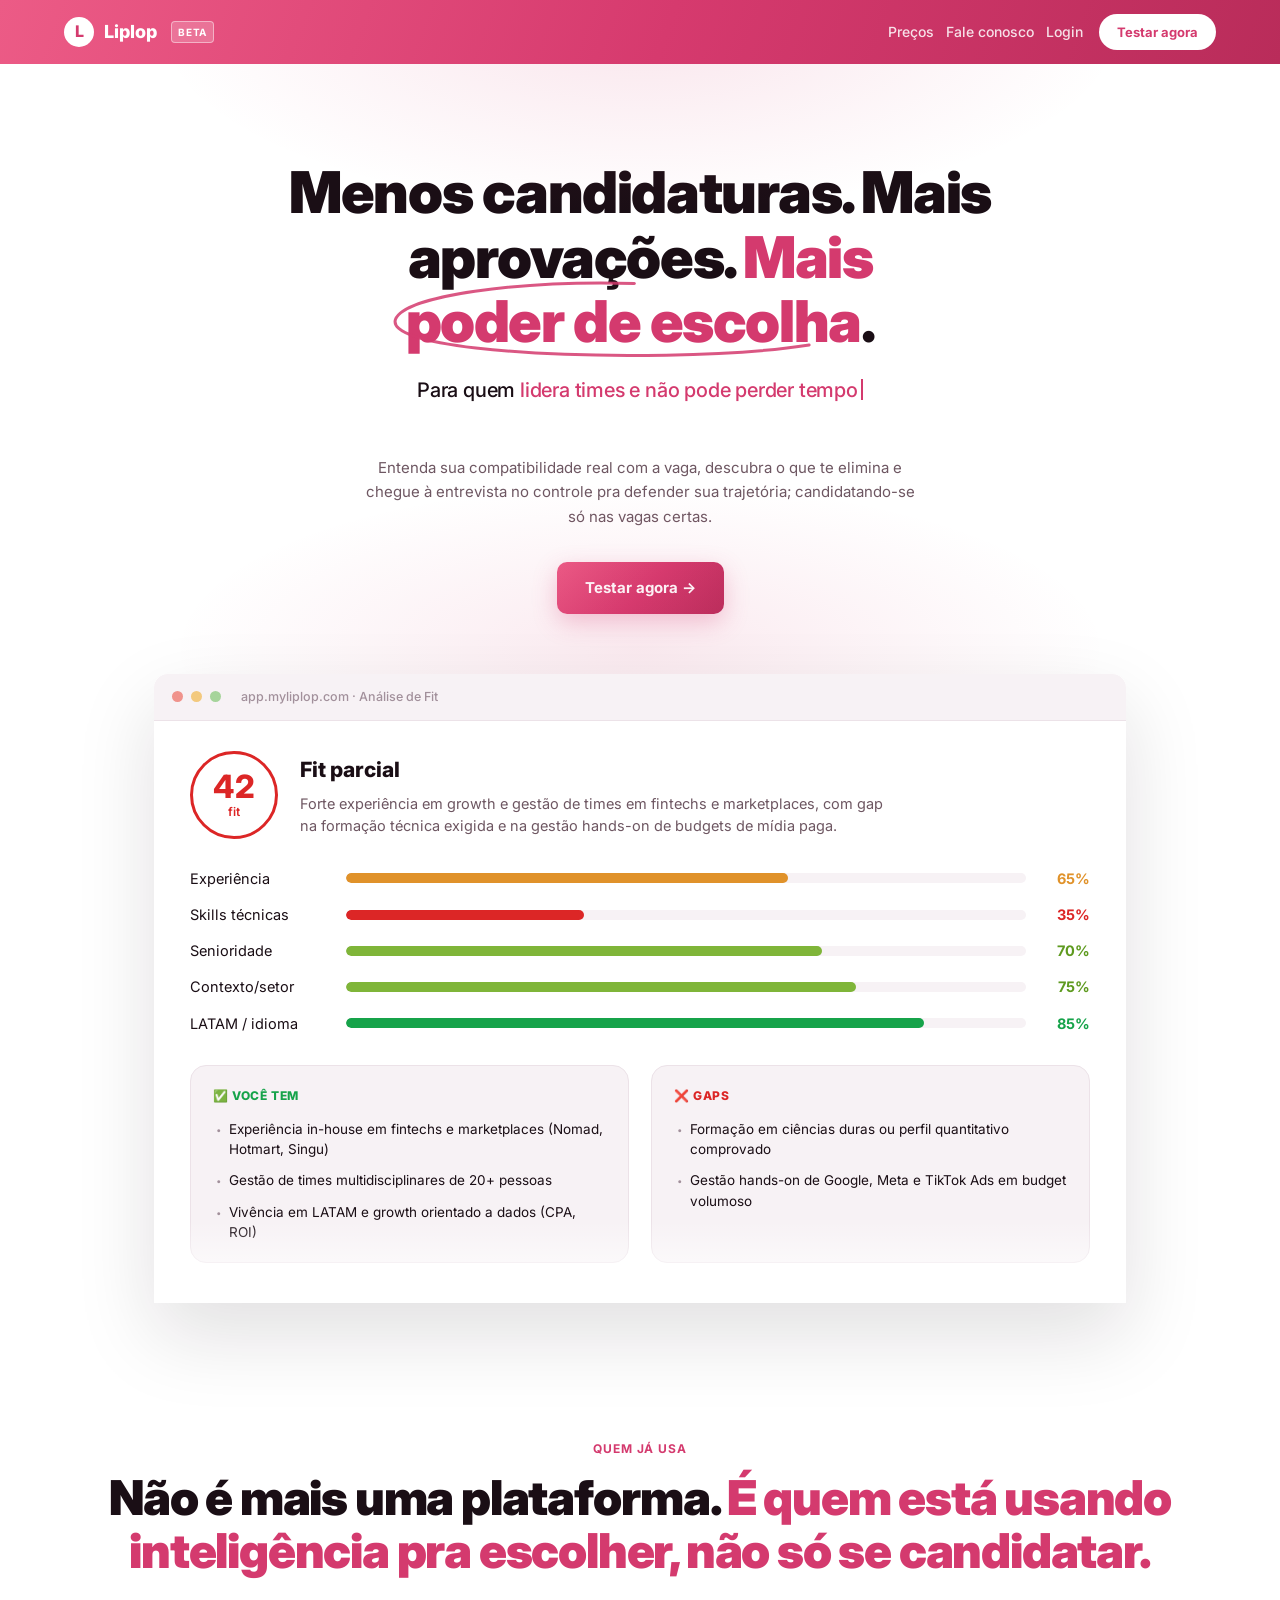
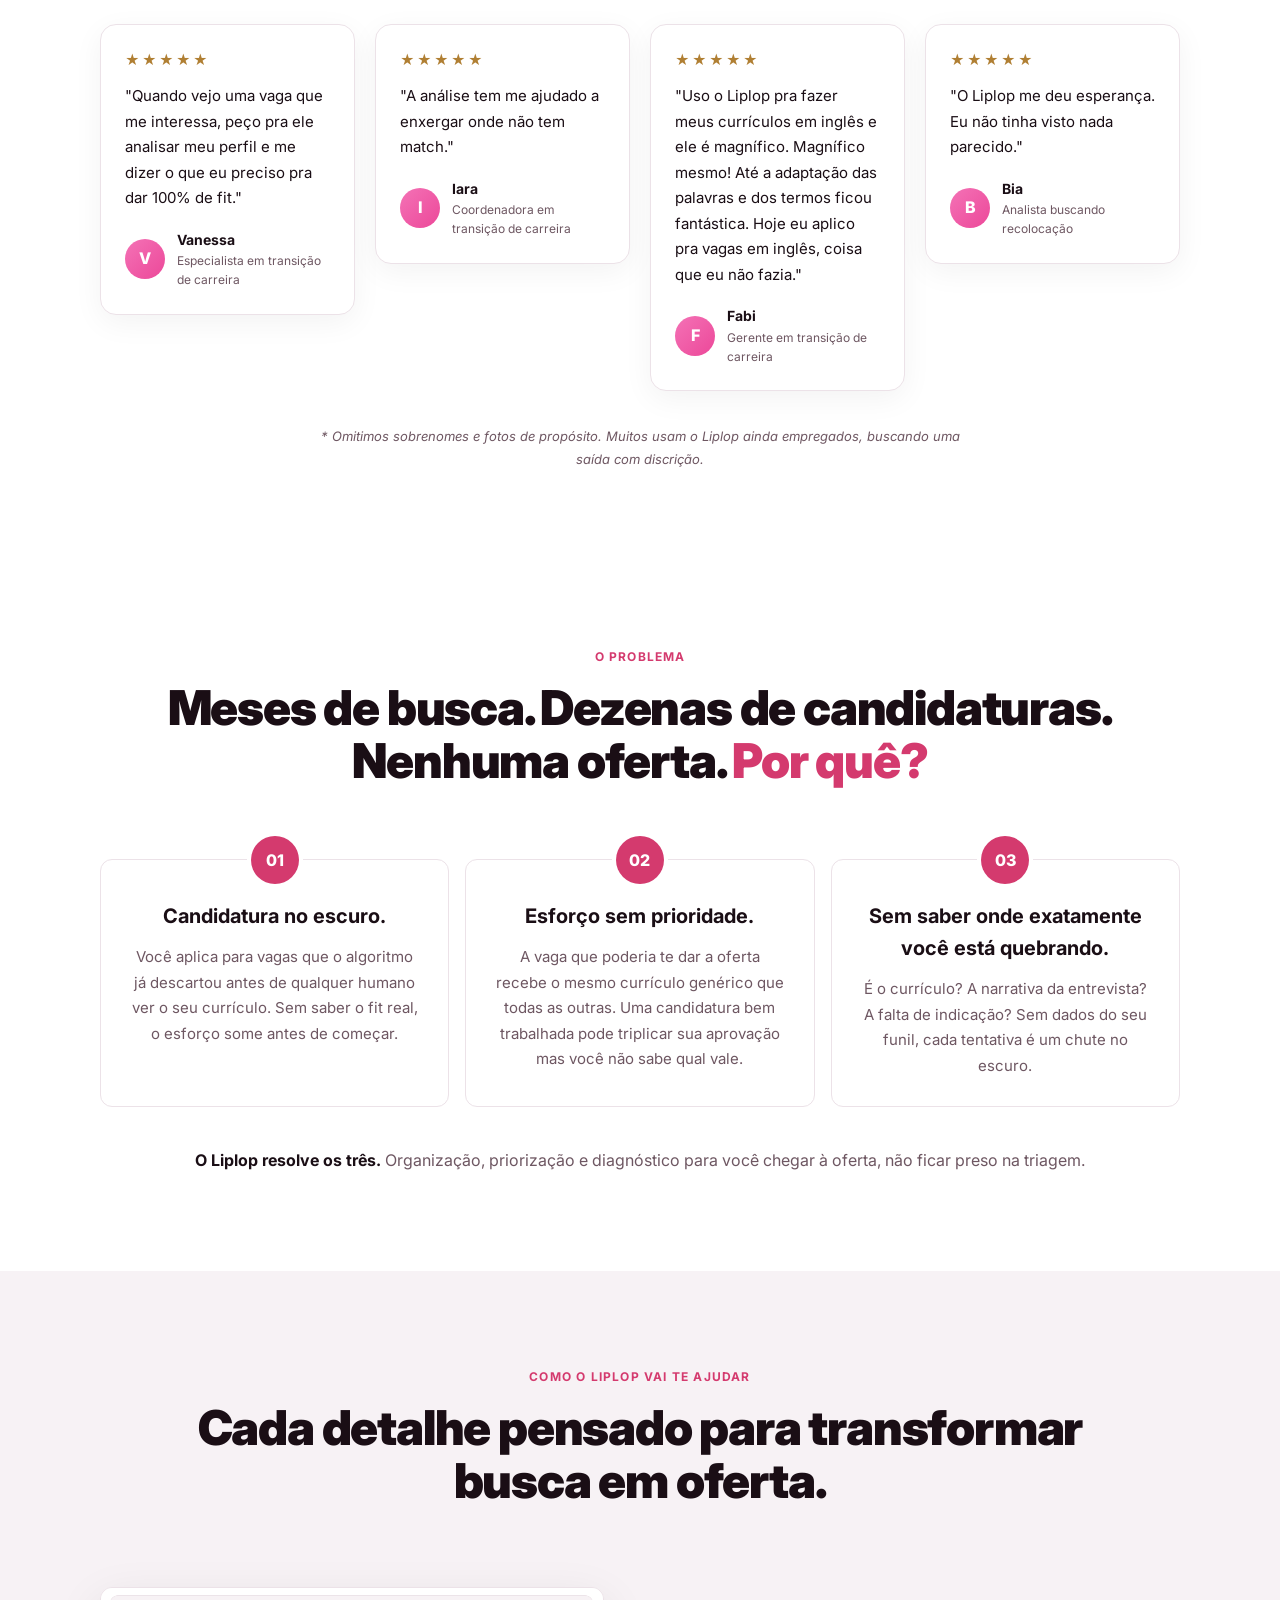
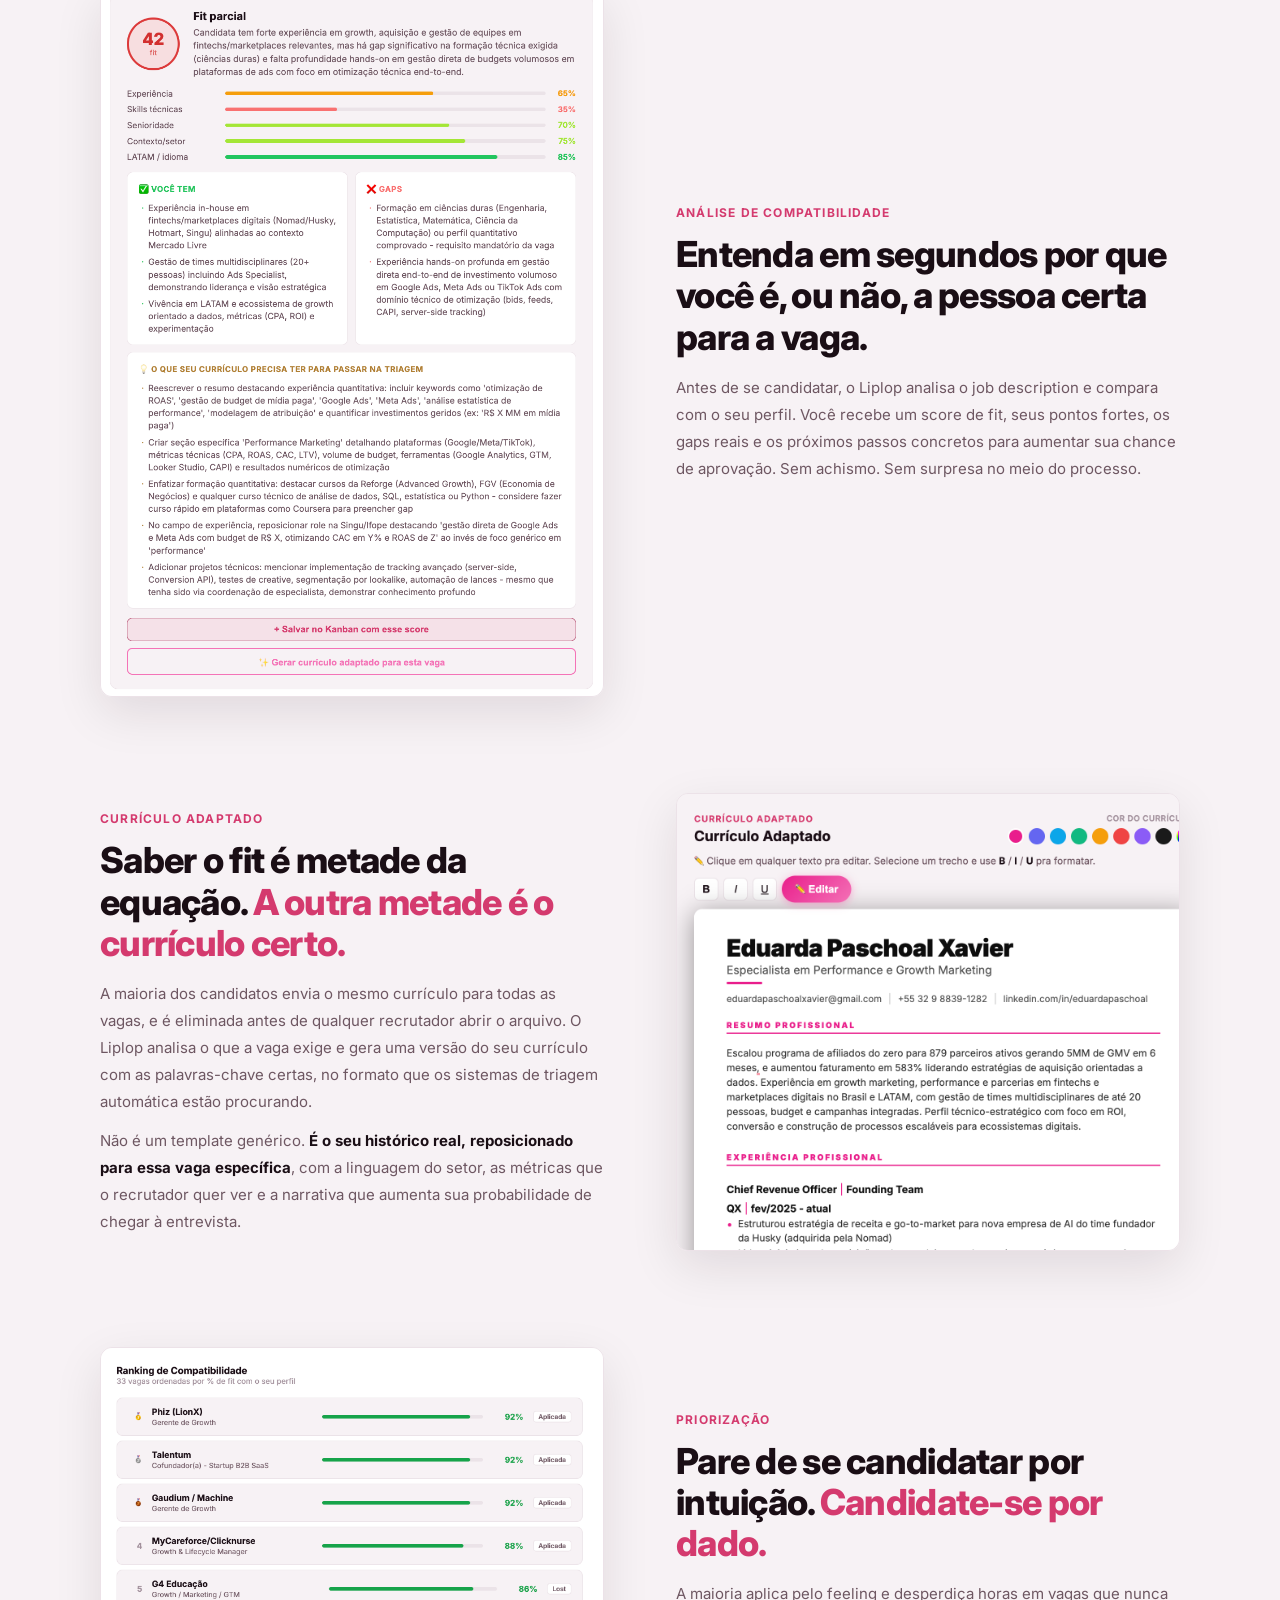
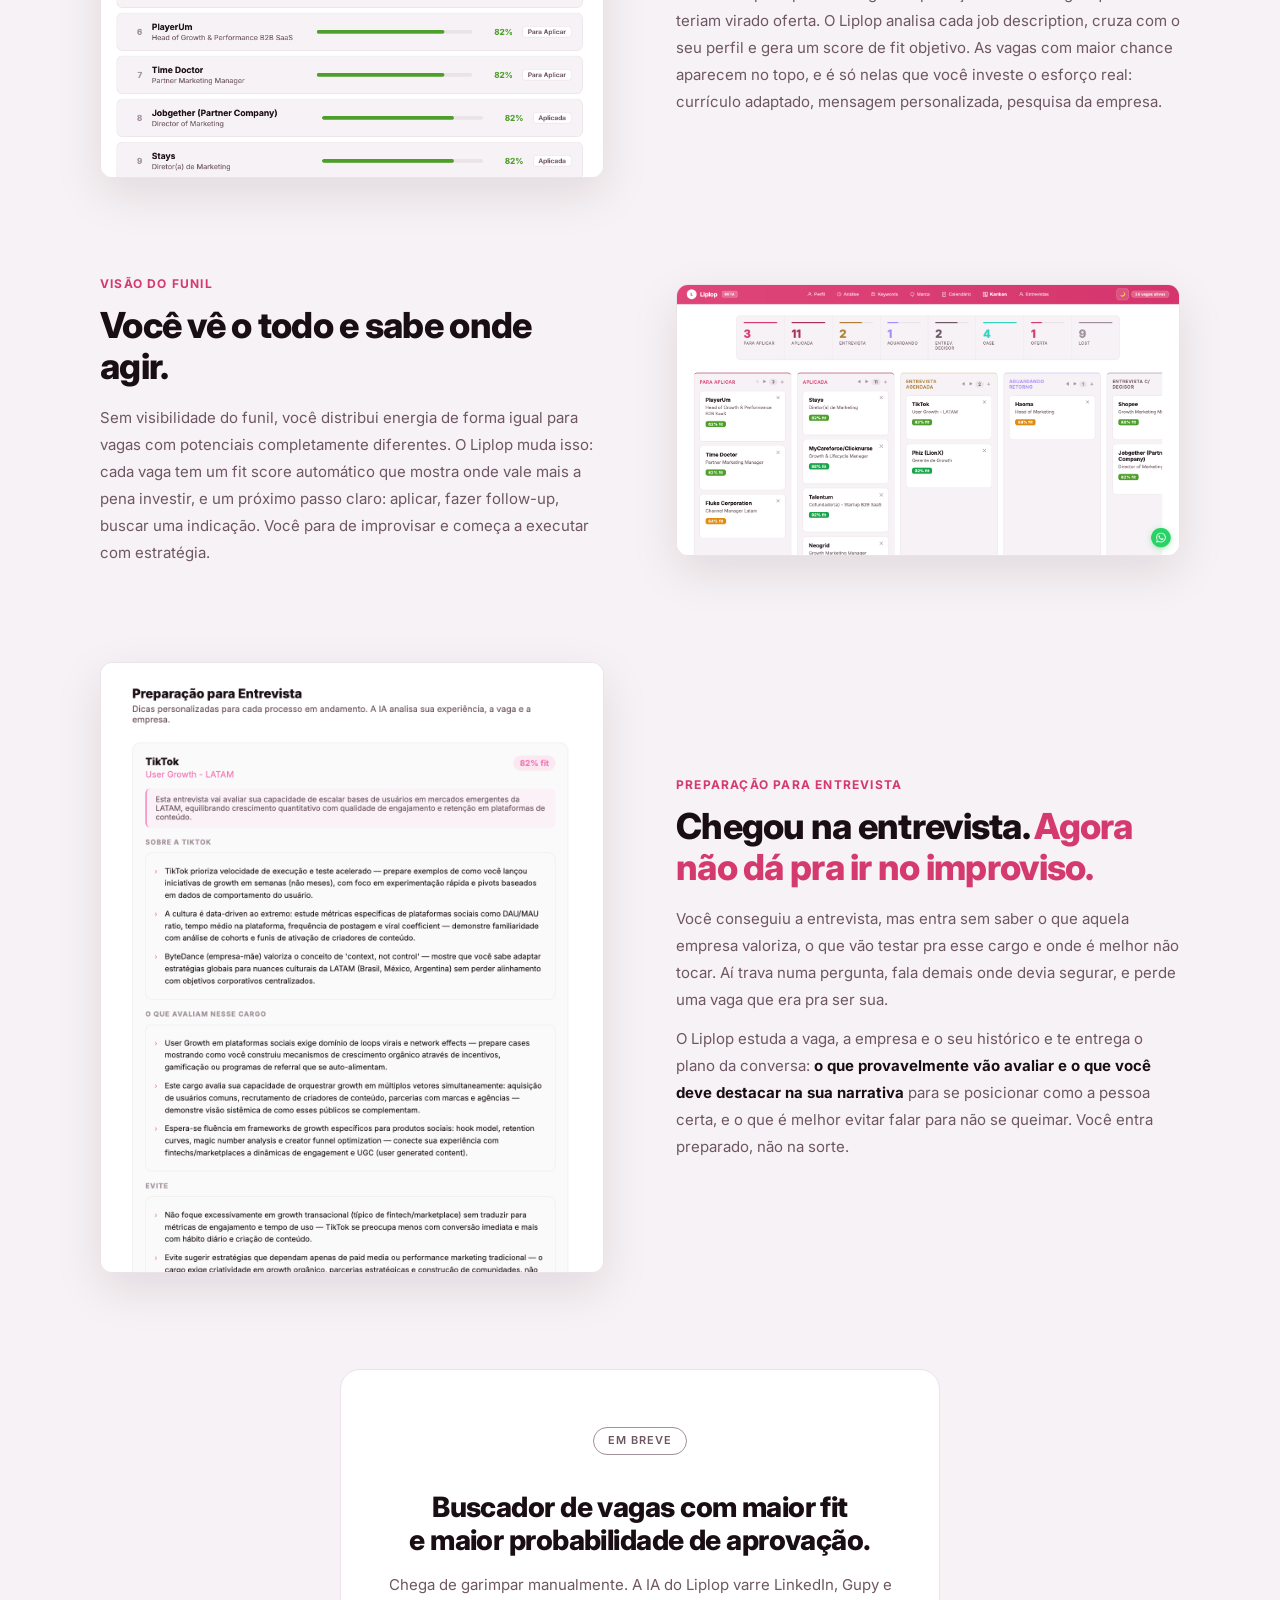
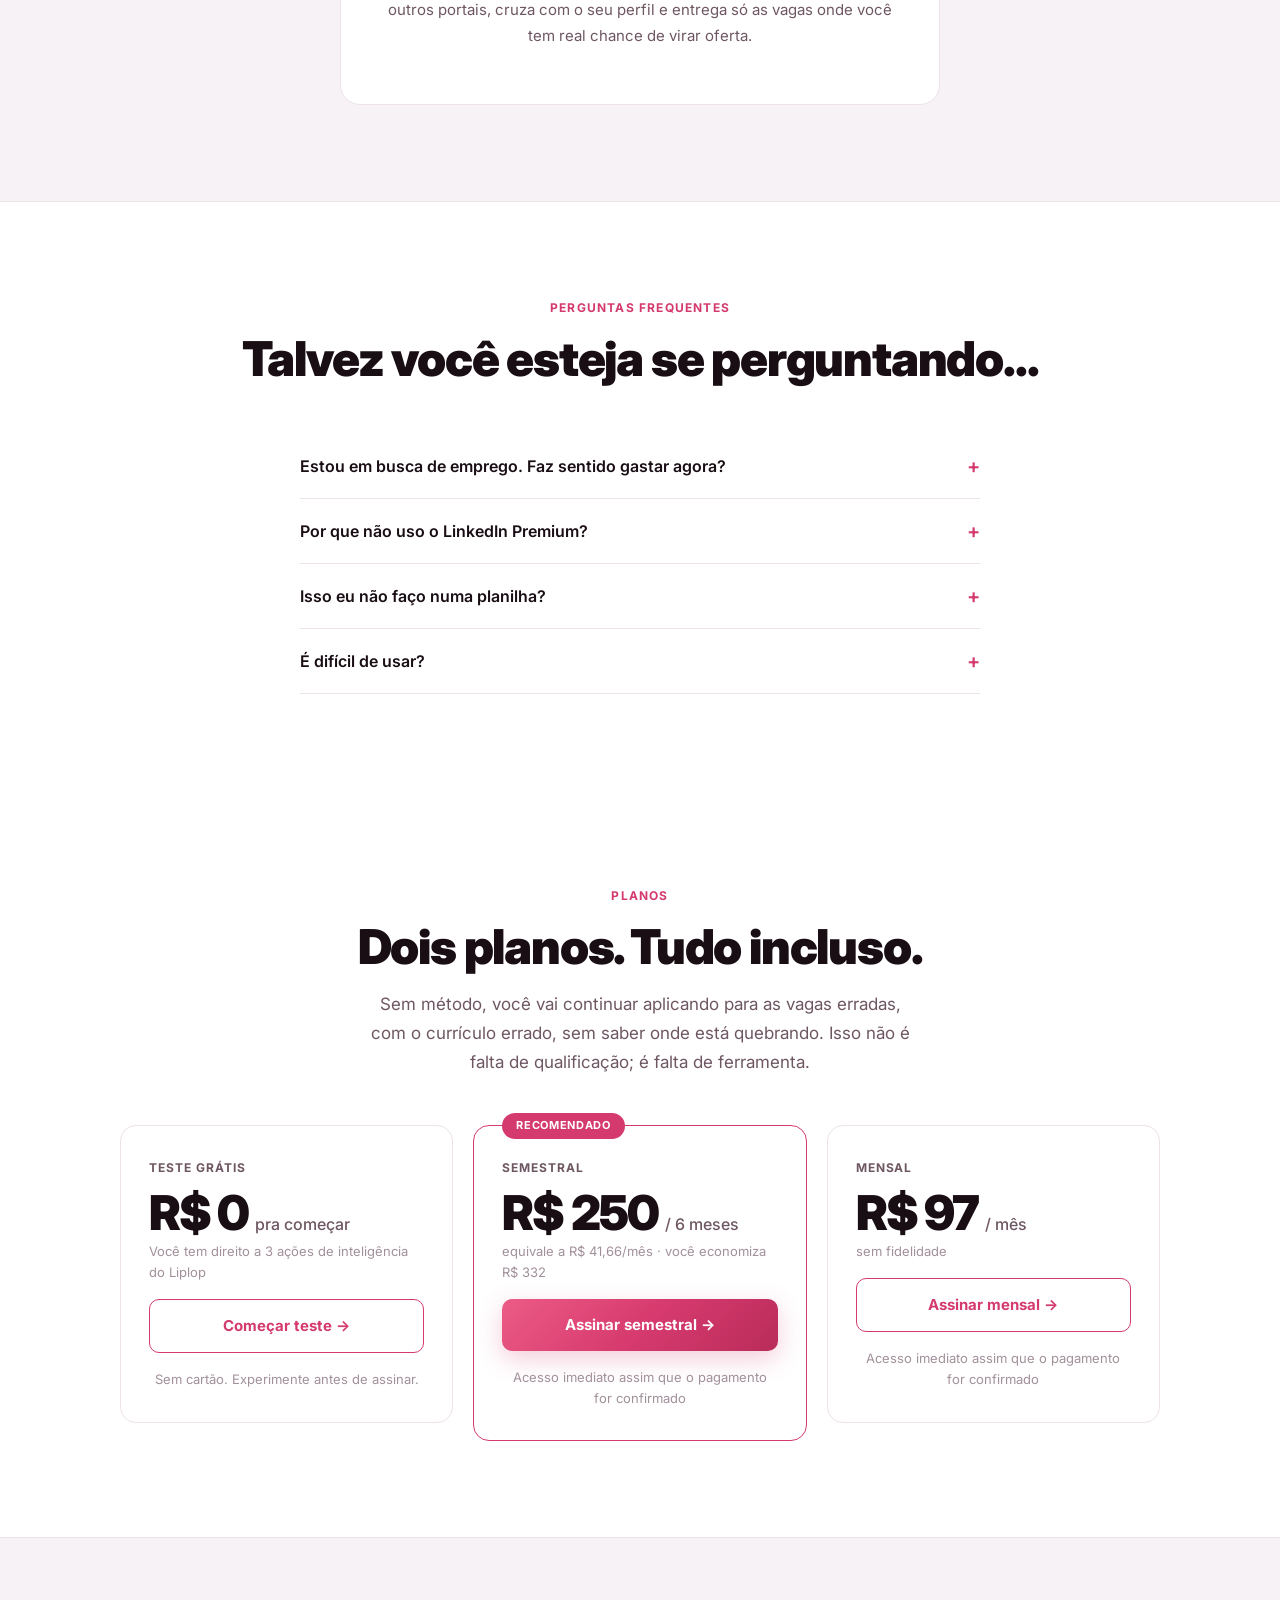
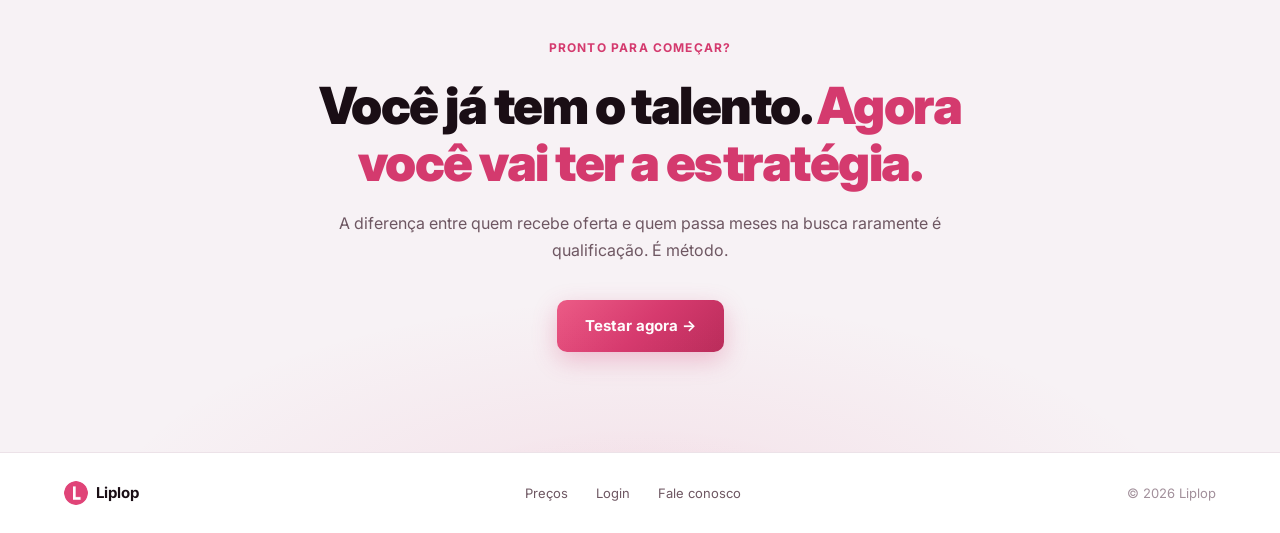
==== commit 73a7cc76: "fix: botão "Assinar mensal" aponta pro link Stripe de R$97 (...400004) Troca o link do mensal de ..." ====
--- a/index.html
+++ b/index.html
@@ -302,7 +302,7 @@
         <div class="plan-name">Mensal</div>
         <div class="plan-price">R$ 97 <span class="per">/ mês</span></div>
         <div class="plan-annual">sem fidelidade</div>
-        <a class="btn-plan-outline" href="https://buy.stripe.com/4gMaEYgtg06t7oV41q00002">Assinar mensal →</a>
+        <a class="btn-plan-outline" href="https://buy.stripe.com/7sY6oIgtgg5rgZveG400004">Assinar mensal →</a>
         <p class="plan-trust">Acesso imediato assim que o pagamento for confirmado</p>
       </div>
 
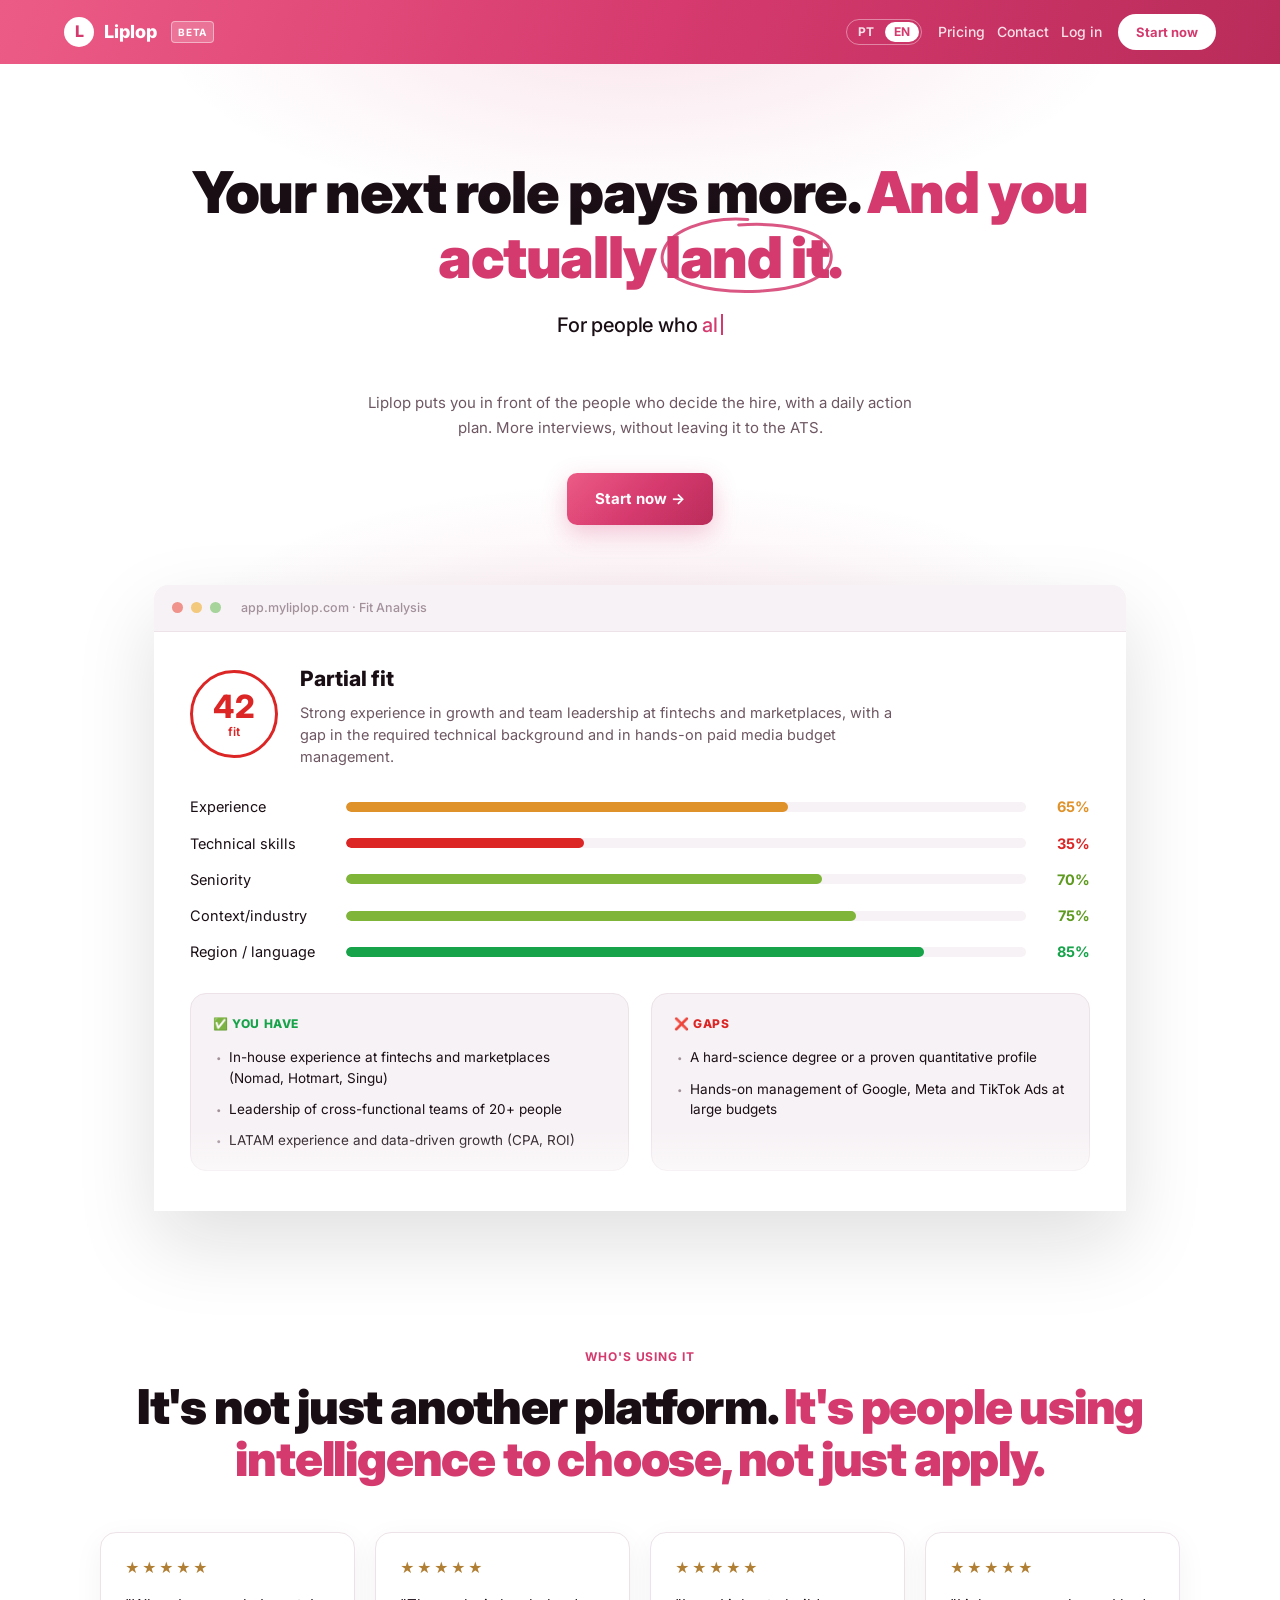
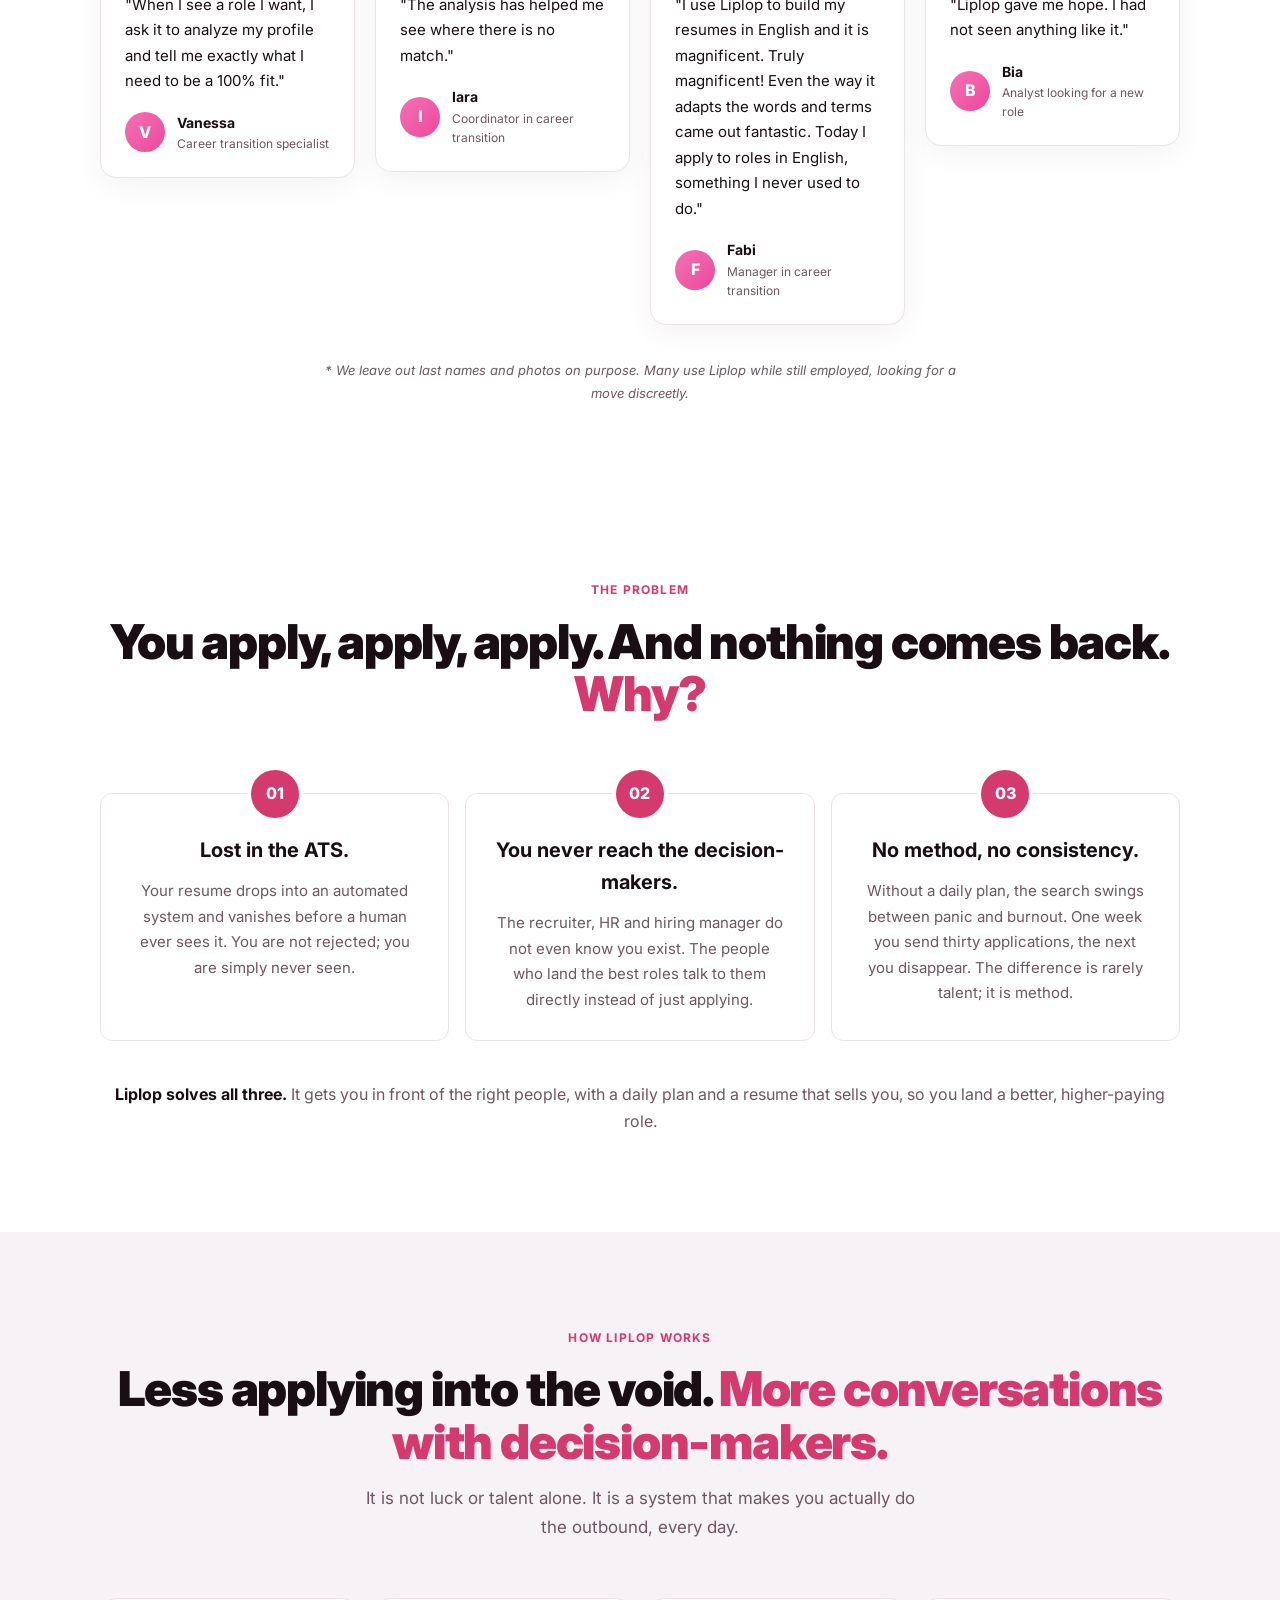
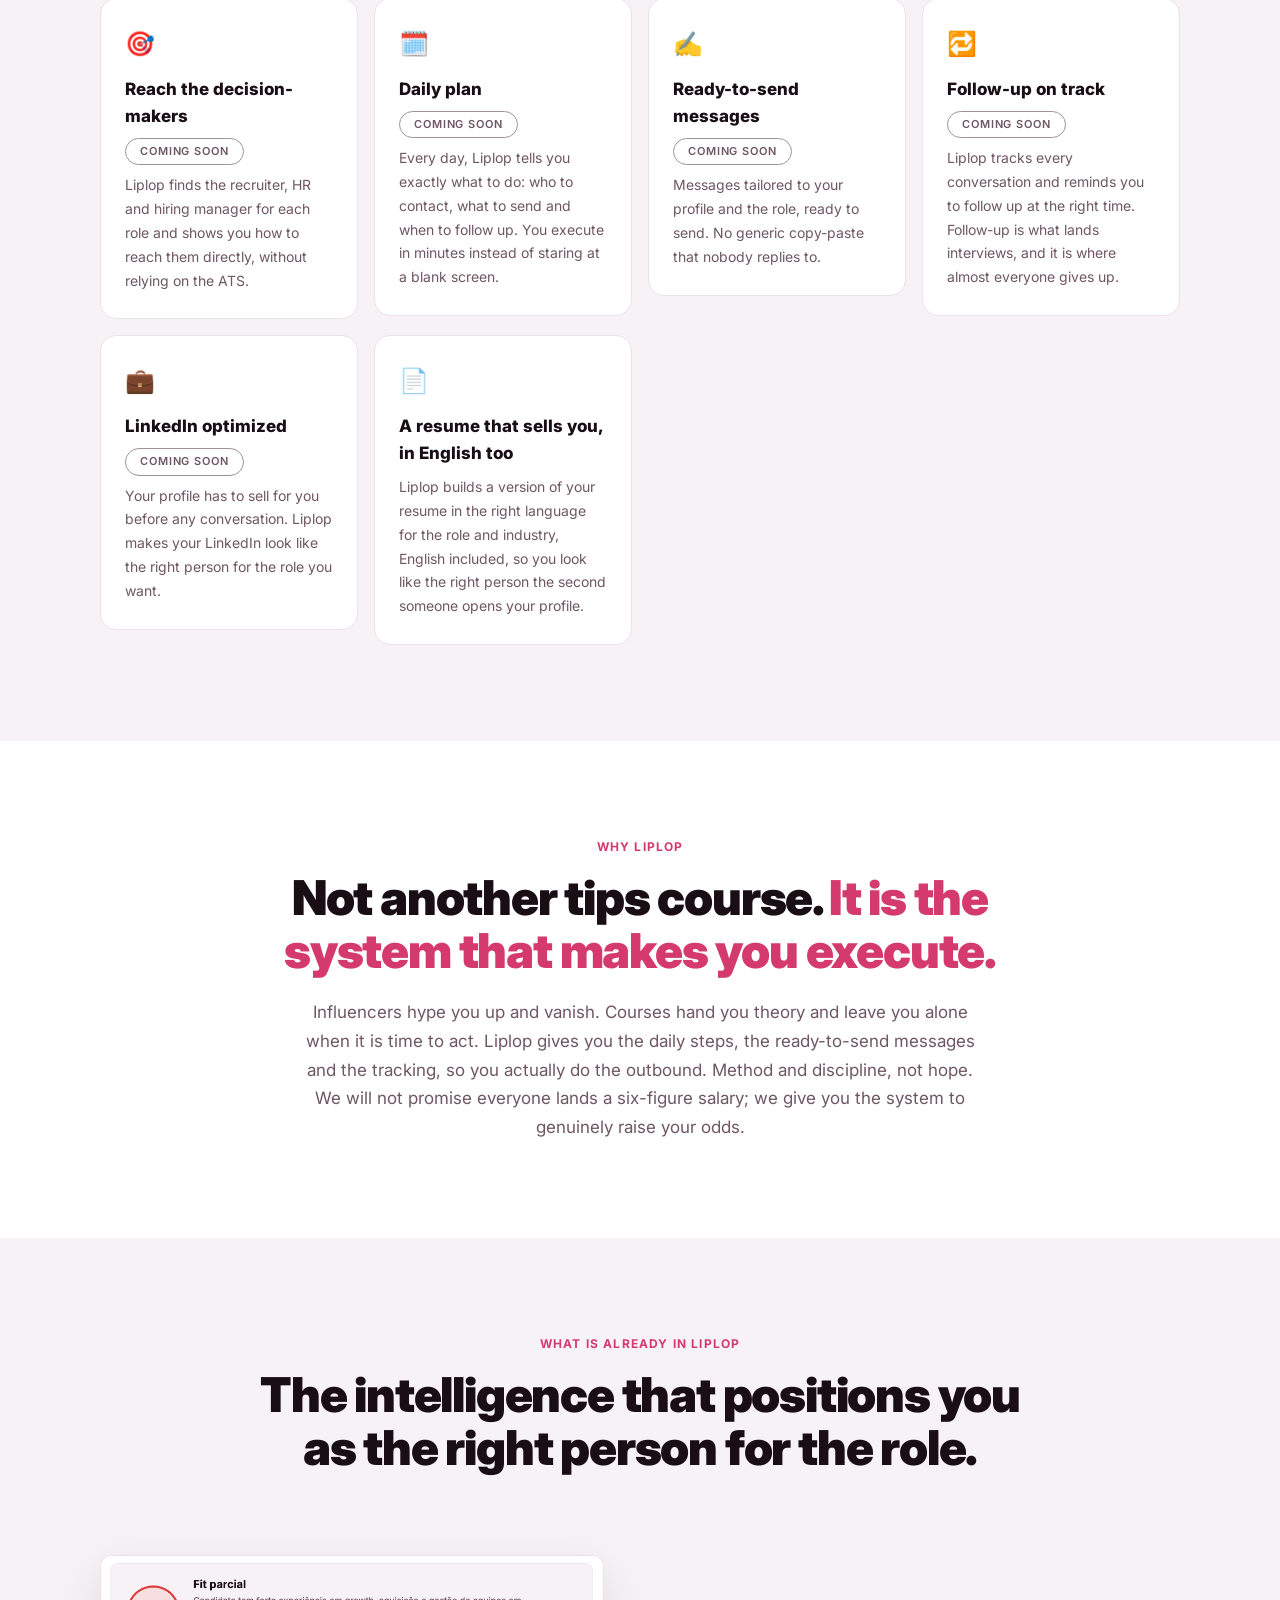
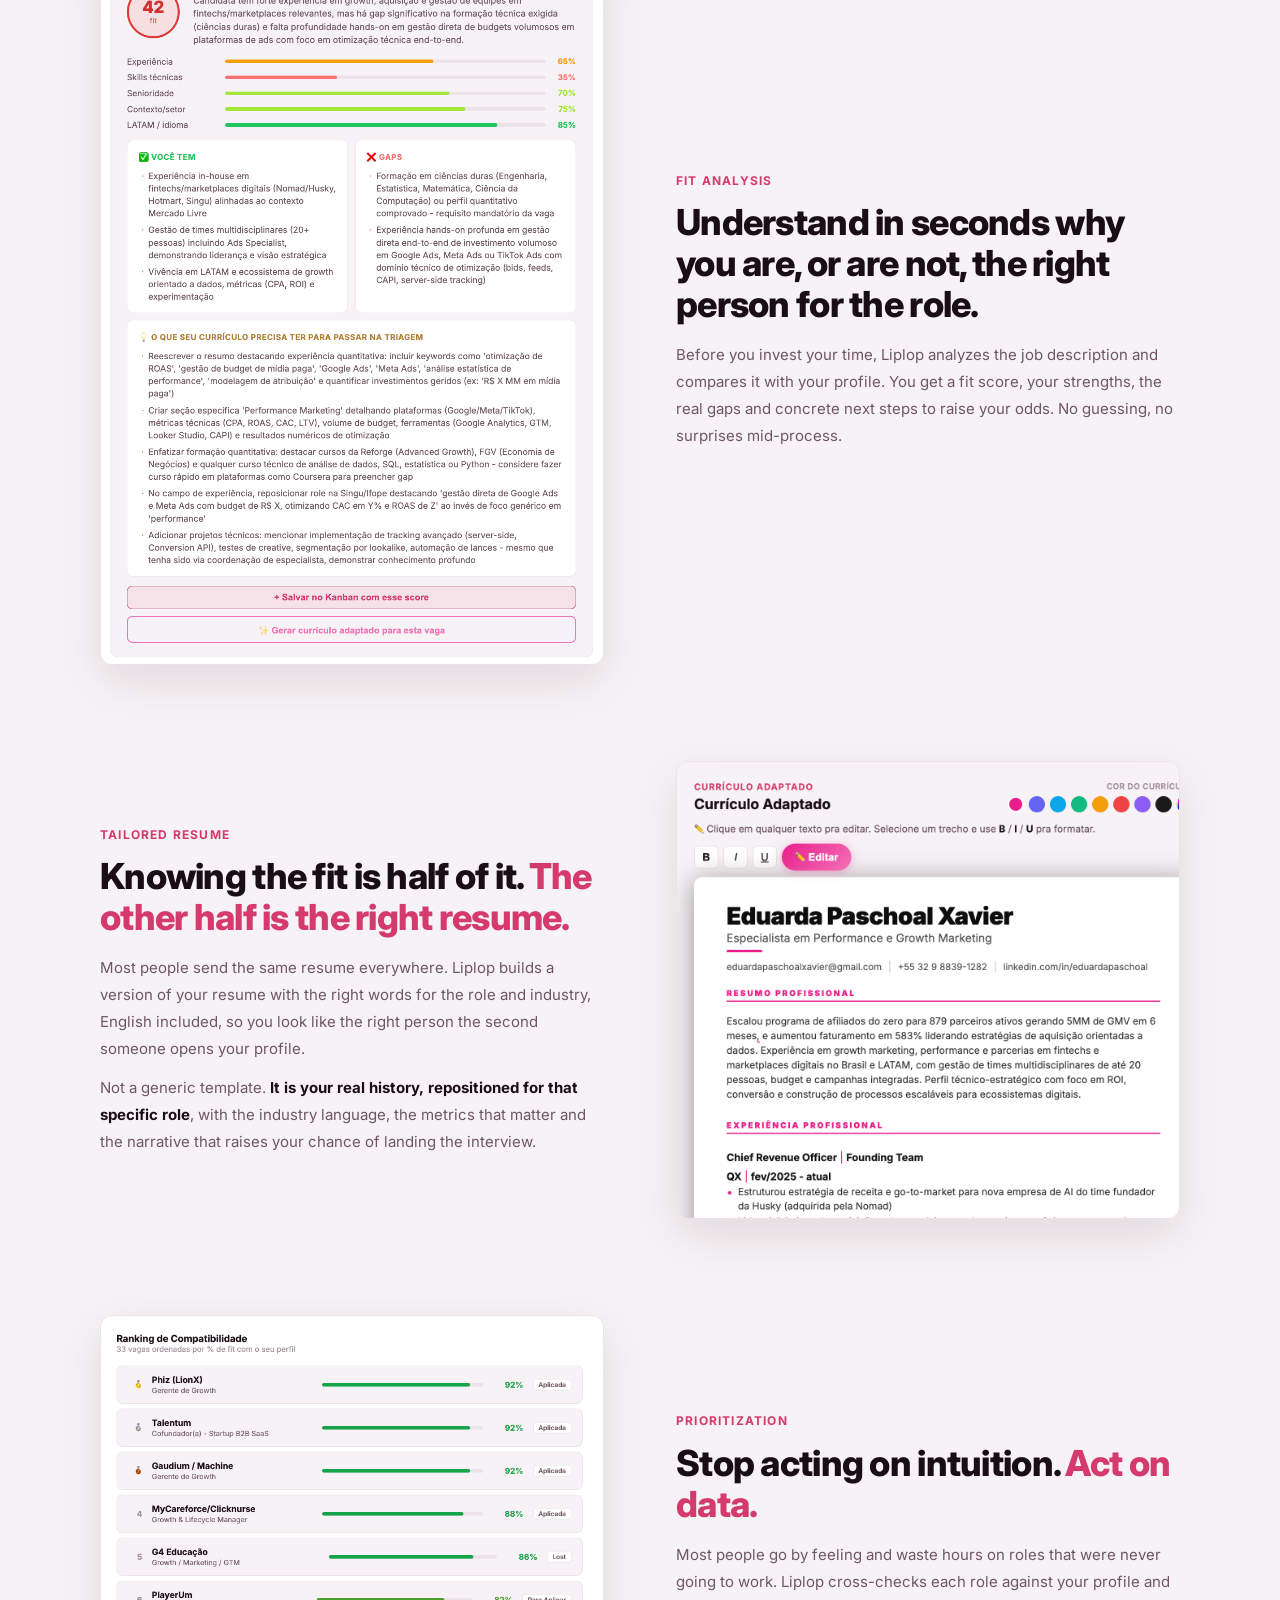
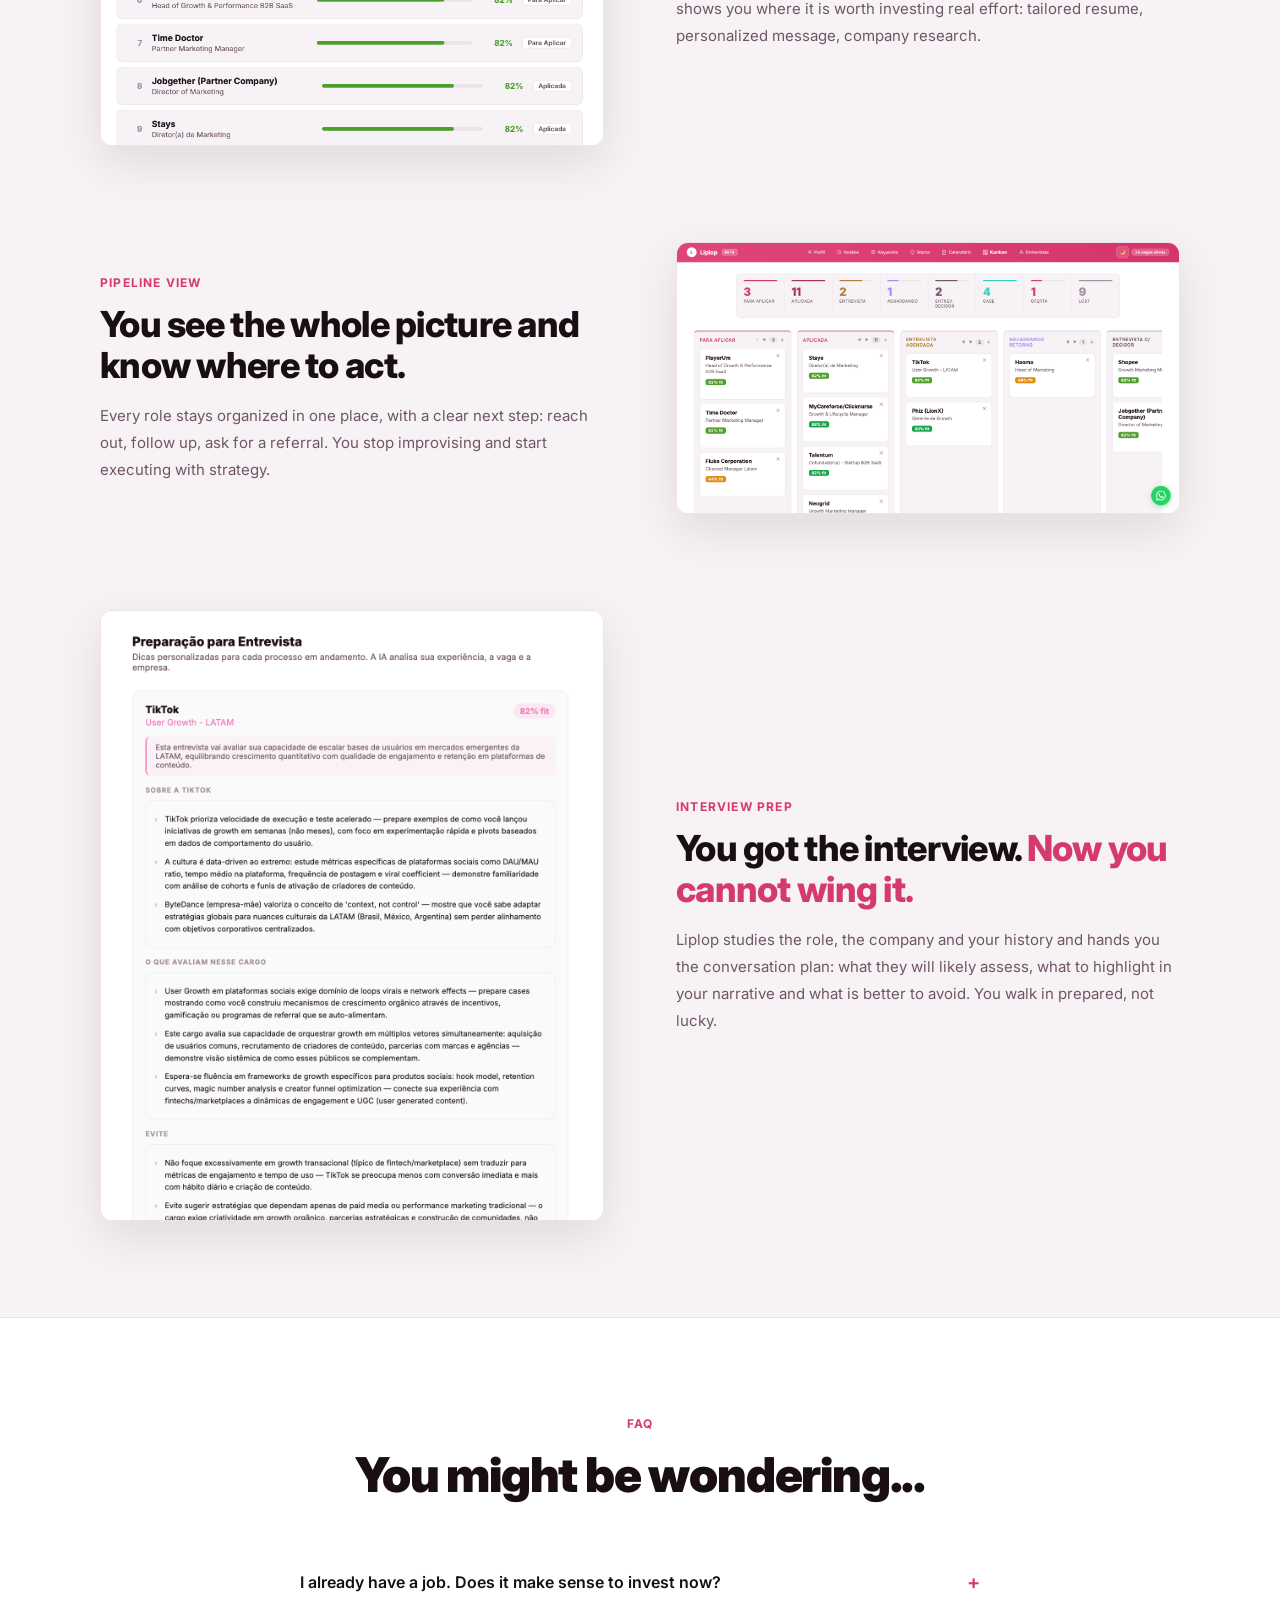
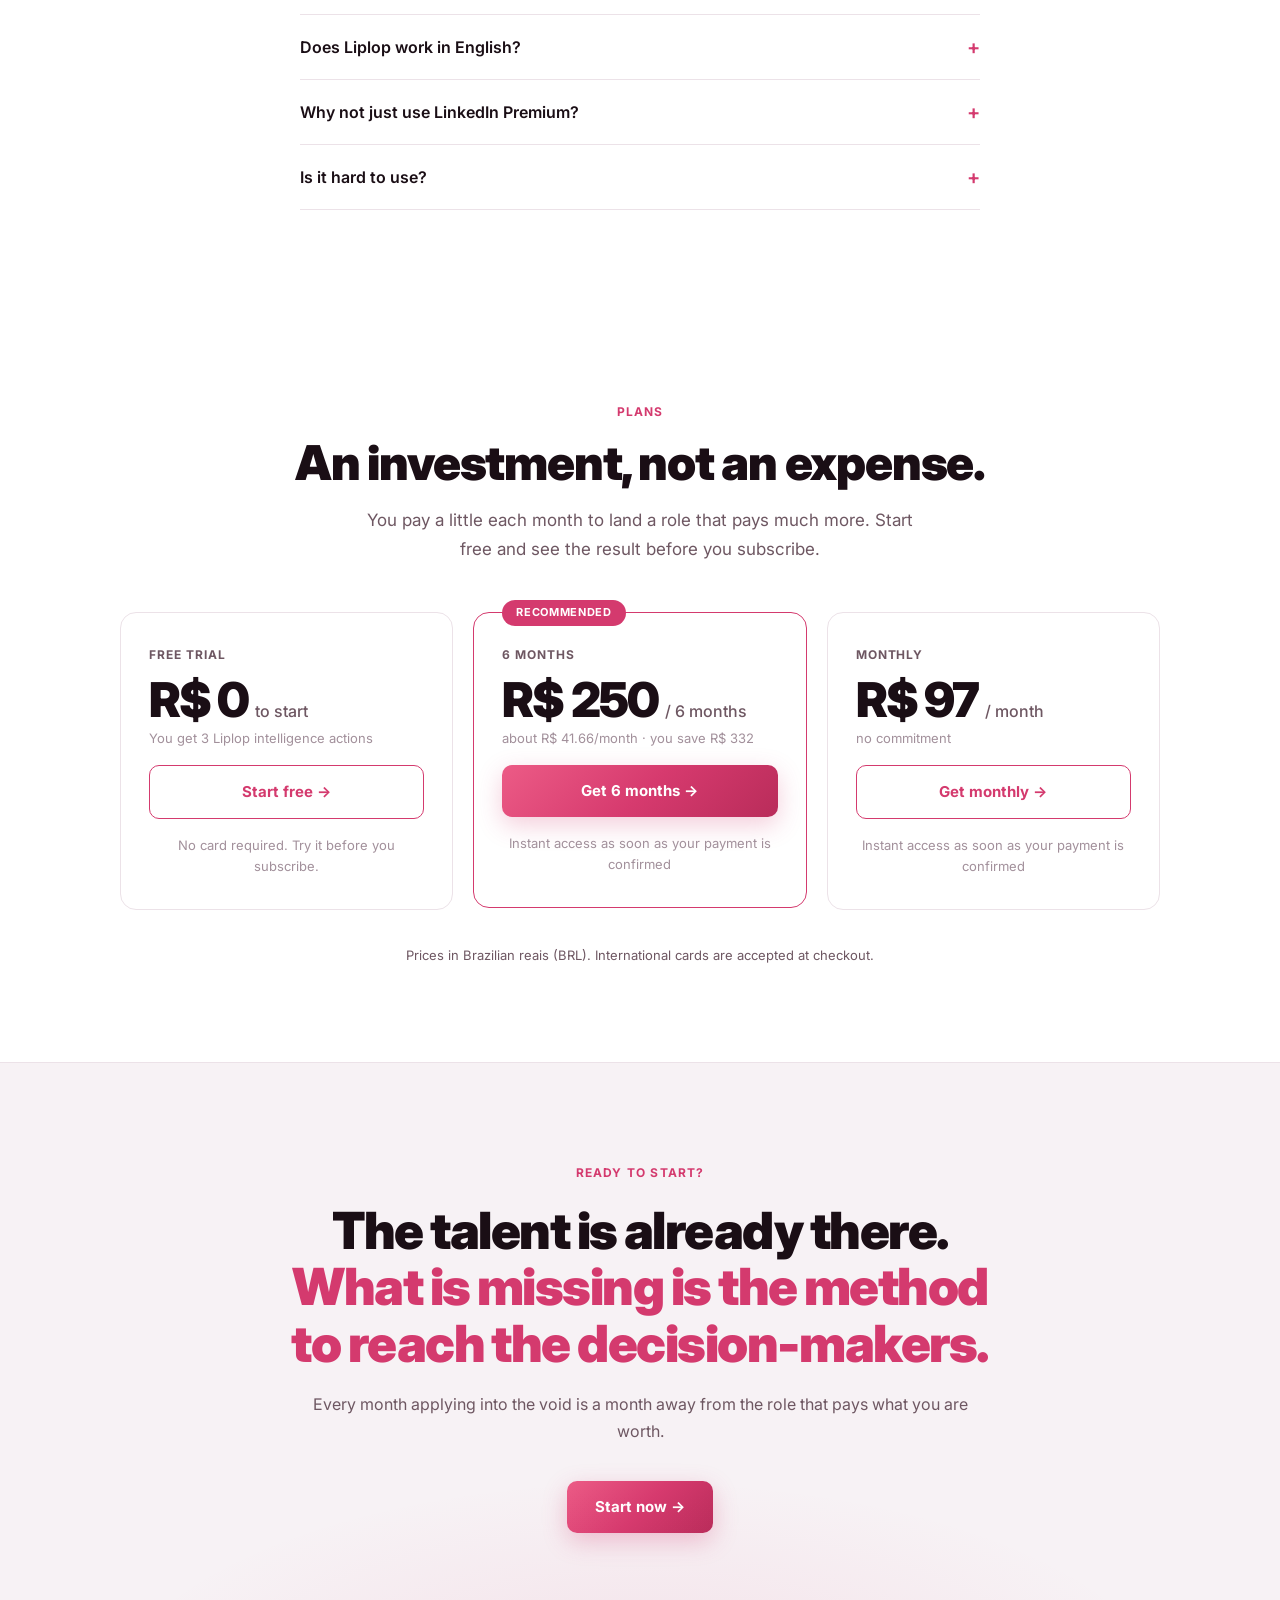
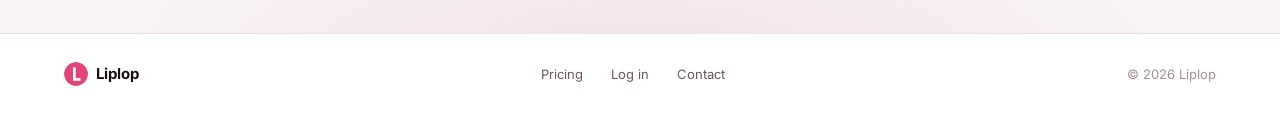
==== commit f82f9739: "feat: landing bilíngue (PT/EN) + repositionamento p/ ganhar mais / internacional - Seletor de idioma" ====
--- a/index.html
+++ b/index.html
@@ -3,8 +3,8 @@
 <head>
   <meta charset="UTF-8" />
   <meta name="viewport" content="width=device-width, initial-scale=1.0" />
-  <title>Liplop — CRM de busca de emprego com IA</title>
-  <meta name="description" content="O Liplop coloca sua energia nas vagas certas, mostra quais têm mais chance de virar oferta e revela em qual etapa do processo seletivo o recrutador está desistindo de você." />
+  <title>Liplop — mais entrevistas, um cargo melhor</title>
+  <meta name="description" content="O Liplop te coloca na frente de quem decide a contratação, com um plano diário de ação. Mais entrevistas e um cargo melhor, inclusive fora do país." />
   <link rel="icon" type="image/png" href="liplop-favicon.png" />
   <!-- Microsoft Clarity -->
   <script type="text/javascript">
@@ -37,51 +37,55 @@
     <span class="beta-tag" style="font-size:10px;font-weight:700;letter-spacing:0.08em;background:rgba(255,255,255,0.2);color:#fff;border:1px solid rgba(255,255,255,0.45);border-radius:4px;padding:2px 6px;margin-left:4px">BETA</span>
   </a>
   <div class="nav-links">
-    <a class="nav-link" href="precos.html">Preços</a>
-    <a class="nav-link" href="https://wa.me/5532988391282" target="_blank" rel="noopener">Fale conosco</a>
-    <a class="nav-link" href="https://app.myliplop.com">Login</a>
-    <a class="nav-cta" href="https://app.myliplop.com">Testar agora</a>
+    <div class="lang-switch" role="group" aria-label="Idioma">
+      <button type="button" data-lang="pt">PT</button>
+      <button type="button" data-lang="en">EN</button>
+    </div>
+    <a class="nav-link" href="precos.html" data-i18n="nav.pricing">Preços</a>
+    <a class="nav-link" href="https://wa.me/5532988391282" target="_blank" rel="noopener" data-i18n="nav.contact">Fale conosco</a>
+    <a class="nav-link" href="https://app.myliplop.com" data-i18n="nav.login">Login</a>
+    <a class="nav-cta" href="https://app.myliplop.com" data-i18n="nav.cta">Testar agora</a>
   </div>
 </nav>
 
 <!-- HERO -->
 <section class="hero">
-  <h1>Menos candidaturas. Mais aprovações. <em>Mais <span class="circled">poder de escolha<svg class="scribble" viewBox="0 0 320 110" preserveAspectRatio="none" aria-hidden="true"><path pathLength="1" d="M161 8 C88 4 17 23 11 53 C5 86 95 101 181 98 C265 95 316 76 306 48 C297 23 226 11 145 15" /></svg></span></em>.</h1>
-  <p class="hero-typed">Para quem <span class="tt" id="heroTyped">lidera times e não pode perder tempo com candidatura no escuro</span><span class="caret" aria-hidden="true"></span></p>
-  <p class="hero-sub">Entenda sua compatibilidade real com a vaga, descubra o que te elimina e chegue à entrevista no controle pra defender sua trajetória; candidatando-se só nas vagas certas.</p>
-  <div style="margin-bottom:52px;"><a class="btn-rose" href="https://app.myliplop.com">Testar agora →</a></div>
+  <h1><span data-i18n="hero.pre">Seu próximo cargo paga mais.</span> <em><span data-i18n="hero.mid">E pode ser</span> <span class="circled"><span data-i18n="hero.hi">fora do país</span><svg class="scribble" viewBox="0 0 320 110" preserveAspectRatio="none" aria-hidden="true"><path pathLength="1" d="M161 8 C88 4 17 23 11 53 C5 86 95 101 181 98 C265 95 316 76 306 48 C297 23 226 11 145 15" /></svg></span>.</em></h1>
+  <p class="hero-typed"><span data-i18n="hero.typedPrefix">Para quem </span><span class="tt" id="heroTyped"></span><span class="caret" aria-hidden="true"></span></p>
+  <p class="hero-sub" data-i18n="hero.sub">O Liplop te coloca na frente de quem decide a contratação, com um plano diário de ação. Mais entrevistas, sem depender da sorte do ATS.</p>
+  <div style="margin-bottom:52px;"><a class="btn-rose" href="https://app.myliplop.com" data-i18n="hero.cta">Testar agora →</a></div>
   <div class="hero-screenshot">
     <div class="fit-mock">
-      <div class="fm-chrome"><i></i><i></i><i></i><span>app.myliplop.com · Análise de Fit</span></div>
+      <div class="fm-chrome"><i></i><i></i><i></i><span data-i18n="mock.chrome">app.myliplop.com · Análise de Fit</span></div>
       <div class="fm-body">
         <div class="fm-head">
           <div class="fm-score"><b>42</b><span>fit</span></div>
           <div>
-            <div class="fm-title">Fit parcial</div>
-            <p class="fm-desc">Forte experiência em growth e gestão de times em fintechs e marketplaces, com gap na formação técnica exigida e na gestão hands-on de budgets de mídia paga.</p>
+            <div class="fm-title" data-i18n="mock.title">Fit parcial</div>
+            <p class="fm-desc" data-i18n="mock.desc">Forte experiência em growth e gestão de times em fintechs e marketplaces, com gap na formação técnica exigida e na gestão hands-on de budgets de mídia paga.</p>
           </div>
         </div>
         <div class="fm-bars">
-          <div class="fm-row"><span class="fm-label">Experiência</span><span class="fm-track"><i class="b-amber" style="width:65%"></i></span><span class="fm-pct c-amber">65%</span></div>
-          <div class="fm-row"><span class="fm-label">Skills técnicas</span><span class="fm-track"><i class="b-red" style="width:35%"></i></span><span class="fm-pct c-red">35%</span></div>
-          <div class="fm-row"><span class="fm-label">Senioridade</span><span class="fm-track"><i class="b-lime" style="width:70%"></i></span><span class="fm-pct c-lime">70%</span></div>
-          <div class="fm-row"><span class="fm-label">Contexto/setor</span><span class="fm-track"><i class="b-lime" style="width:75%"></i></span><span class="fm-pct c-lime">75%</span></div>
-          <div class="fm-row"><span class="fm-label">LATAM / idioma</span><span class="fm-track"><i class="b-green" style="width:85%"></i></span><span class="fm-pct c-green">85%</span></div>
+          <div class="fm-row"><span class="fm-label" data-i18n="mock.bar1">Experiência</span><span class="fm-track"><i class="b-amber" style="width:65%"></i></span><span class="fm-pct c-amber">65%</span></div>
+          <div class="fm-row"><span class="fm-label" data-i18n="mock.bar2">Skills técnicas</span><span class="fm-track"><i class="b-red" style="width:35%"></i></span><span class="fm-pct c-red">35%</span></div>
+          <div class="fm-row"><span class="fm-label" data-i18n="mock.bar3">Senioridade</span><span class="fm-track"><i class="b-lime" style="width:70%"></i></span><span class="fm-pct c-lime">70%</span></div>
+          <div class="fm-row"><span class="fm-label" data-i18n="mock.bar4">Contexto/setor</span><span class="fm-track"><i class="b-lime" style="width:75%"></i></span><span class="fm-pct c-lime">75%</span></div>
+          <div class="fm-row"><span class="fm-label" data-i18n="mock.bar5">LATAM / idioma</span><span class="fm-track"><i class="b-green" style="width:85%"></i></span><span class="fm-pct c-green">85%</span></div>
         </div>
         <div class="fm-cols">
           <div class="fm-col">
-            <div class="fm-col-h yes">✅ Você tem</div>
+            <div class="fm-col-h yes" data-i18n="mock.have">✅ Você tem</div>
             <ul>
-              <li>Experiência in-house em fintechs e marketplaces (Nomad, Hotmart, Singu)</li>
-              <li>Gestão de times multidisciplinares de 20+ pessoas</li>
-              <li>Vivência em LATAM e growth orientado a dados (CPA, ROI)</li>
+              <li data-i18n="mock.have1">Experiência in-house em fintechs e marketplaces (Nomad, Hotmart, Singu)</li>
+              <li data-i18n="mock.have2">Gestão de times multidisciplinares de 20+ pessoas</li>
+              <li data-i18n="mock.have3">Vivência em LATAM e growth orientado a dados (CPA, ROI)</li>
             </ul>
           </div>
           <div class="fm-col">
-            <div class="fm-col-h no">❌ Gaps</div>
+            <div class="fm-col-h no" data-i18n="mock.gaps">❌ Gaps</div>
             <ul>
-              <li>Formação em ciências duras ou perfil quantitativo comprovado</li>
-              <li>Gestão hands-on de Google, Meta e TikTok Ads em budget volumoso</li>
+              <li data-i18n="mock.gap1">Formação em ciências duras ou perfil quantitativo comprovado</li>
+              <li data-i18n="mock.gap2">Gestão hands-on de Google, Meta e TikTok Ads em budget volumoso</li>
             </ul>
           </div>
         </div>
@@ -90,131 +94,178 @@
   </div>
 </section>
 
-<!-- DEPOIMENTOS (textos de EXEMPLO/placeholder - trocar pelos reais) -->
+<!-- DEPOIMENTOS -->
 <section class="section" style="padding-top:56px;padding-bottom:80px;">
   <div class="section-inner">
-    <div style="text-align:center;font-size:12px;font-weight:700;letter-spacing:0.08em;text-transform:uppercase;color:var(--rose);margin-bottom:14px">Quem já usa</div>
-    <h2 class="section-h" style="text-align:center;margin-bottom:46px;">Não é mais uma plataforma. <em>É quem está usando inteligência pra escolher, não só se candidatar.</em></h2>
+    <div style="text-align:center;font-size:12px;font-weight:700;letter-spacing:0.08em;text-transform:uppercase;color:var(--rose);margin-bottom:14px" data-i18n="testi.kicker">Quem já usa</div>
+    <h2 class="section-h" style="text-align:center;margin-bottom:46px;" data-i18n="testi.h2">Não é mais uma plataforma. <em>É quem está usando inteligência pra escolher, não só se candidatar.</em></h2>
     <div style="display:grid;grid-template-columns:repeat(auto-fit,minmax(230px,1fr));gap:20px;max-width:1120px;margin:0 auto;align-items:start">
       <div style="background:var(--card);border:1px solid var(--border);border-radius:16px;padding:24px;box-shadow:0 8px 30px rgba(26,14,21,0.05)">
         <div style="color:var(--gold);font-size:14px;letter-spacing:2px;margin-bottom:12px">★★★★★</div>
-        <p style="font-size:15px;line-height:1.7;color:var(--text);margin-bottom:18px">"Quando vejo uma vaga que me interessa, peço pra ele analisar meu perfil e me dizer o que eu preciso pra dar 100% de fit."</p>
+        <p style="font-size:15px;line-height:1.7;color:var(--text);margin-bottom:18px" data-i18n="testi.1.q">"Quando vejo uma vaga que me interessa, peço pra ele analisar meu perfil e me dizer o que eu preciso pra dar 100% de fit."</p>
         <div style="display:flex;align-items:center;gap:12px">
           <div style="width:40px;height:40px;border-radius:50%;background:linear-gradient(135deg,#f472b6,#ec4899);color:#fff;display:flex;align-items:center;justify-content:center;font-weight:800;flex-shrink:0">V</div>
-          <div><div style="font-size:14px;font-weight:700;color:var(--text)">Vanessa</div><div style="font-size:12px;color:var(--mid)">Especialista em transição de carreira</div></div>
+          <div><div style="font-size:14px;font-weight:700;color:var(--text)">Vanessa</div><div style="font-size:12px;color:var(--mid)" data-i18n="testi.1.r">Especialista em transição de carreira</div></div>
         </div>
       </div>
       <div style="background:var(--card);border:1px solid var(--border);border-radius:16px;padding:24px;box-shadow:0 8px 30px rgba(26,14,21,0.05)">
         <div style="color:var(--gold);font-size:14px;letter-spacing:2px;margin-bottom:12px">★★★★★</div>
-        <p style="font-size:15px;line-height:1.7;color:var(--text);margin-bottom:18px">"A análise tem me ajudado a enxergar onde não tem match."</p>
+        <p style="font-size:15px;line-height:1.7;color:var(--text);margin-bottom:18px" data-i18n="testi.2.q">"A análise tem me ajudado a enxergar onde não tem match."</p>
         <div style="display:flex;align-items:center;gap:12px">
           <div style="width:40px;height:40px;border-radius:50%;background:linear-gradient(135deg,#f472b6,#ec4899);color:#fff;display:flex;align-items:center;justify-content:center;font-weight:800;flex-shrink:0">I</div>
-          <div><div style="font-size:14px;font-weight:700;color:var(--text)">Iara</div><div style="font-size:12px;color:var(--mid)">Coordenadora em transição de carreira</div></div>
+          <div><div style="font-size:14px;font-weight:700;color:var(--text)">Iara</div><div style="font-size:12px;color:var(--mid)" data-i18n="testi.2.r">Coordenadora em transição de carreira</div></div>
         </div>
       </div>
       <div style="background:var(--card);border:1px solid var(--border);border-radius:16px;padding:24px;box-shadow:0 8px 30px rgba(26,14,21,0.05)">
         <div style="color:var(--gold);font-size:14px;letter-spacing:2px;margin-bottom:12px">★★★★★</div>
-        <p style="font-size:15px;line-height:1.7;color:var(--text);margin-bottom:18px">"Uso o Liplop pra fazer meus currículos em inglês e ele é magnífico. Magnífico mesmo! Até a adaptação das palavras e dos termos ficou fantástica. Hoje eu aplico pra vagas em inglês, coisa que eu não fazia."</p>
+        <p style="font-size:15px;line-height:1.7;color:var(--text);margin-bottom:18px" data-i18n="testi.3.q">"Uso o Liplop pra fazer meus currículos em inglês e ele é magnífico. Magnífico mesmo! Até a adaptação das palavras e dos termos ficou fantástica. Hoje eu aplico pra vagas em inglês, coisa que eu não fazia."</p>
         <div style="display:flex;align-items:center;gap:12px">
           <div style="width:40px;height:40px;border-radius:50%;background:linear-gradient(135deg,#f472b6,#ec4899);color:#fff;display:flex;align-items:center;justify-content:center;font-weight:800;flex-shrink:0">F</div>
-          <div><div style="font-size:14px;font-weight:700;color:var(--text)">Fabi</div><div style="font-size:12px;color:var(--mid)">Gerente em transição de carreira</div></div>
+          <div><div style="font-size:14px;font-weight:700;color:var(--text)">Fabi</div><div style="font-size:12px;color:var(--mid)" data-i18n="testi.3.r">Gerente em transição de carreira</div></div>
         </div>
       </div>
       <div style="background:var(--card);border:1px solid var(--border);border-radius:16px;padding:24px;box-shadow:0 8px 30px rgba(26,14,21,0.05)">
         <div style="color:var(--gold);font-size:14px;letter-spacing:2px;margin-bottom:12px">★★★★★</div>
-        <p style="font-size:15px;line-height:1.7;color:var(--text);margin-bottom:18px">"O Liplop me deu esperança. Eu não tinha visto nada parecido."</p>
+        <p style="font-size:15px;line-height:1.7;color:var(--text);margin-bottom:18px" data-i18n="testi.4.q">"O Liplop me deu esperança. Eu não tinha visto nada parecido."</p>
         <div style="display:flex;align-items:center;gap:12px">
           <div style="width:40px;height:40px;border-radius:50%;background:linear-gradient(135deg,#f472b6,#ec4899);color:#fff;display:flex;align-items:center;justify-content:center;font-weight:800;flex-shrink:0">B</div>
-          <div><div style="font-size:14px;font-weight:700;color:var(--text)">Bia</div><div style="font-size:12px;color:var(--mid)">Analista buscando recolocação</div></div>
-        </div>
-      </div>
-    </div>
-    <p style="text-align:center;font-size:13px;color:var(--mid);max-width:660px;margin:34px auto 0;line-height:1.75;font-style:italic">* Omitimos sobrenomes e fotos de propósito. Muitos usam o Liplop ainda empregados, buscando uma saída com discrição.</p>
+          <div><div style="font-size:14px;font-weight:700;color:var(--text)">Bia</div><div style="font-size:12px;color:var(--mid)" data-i18n="testi.4.r">Analista buscando recolocação</div></div>
+        </div>
+      </div>
+    </div>
+    <p style="text-align:center;font-size:13px;color:var(--mid);max-width:660px;margin:34px auto 0;line-height:1.75;font-style:italic" data-i18n="testi.note">* Omitimos sobrenomes e fotos de propósito. Muitos usam o Liplop ainda empregados, buscando uma saída com discrição.</p>
   </div>
 </section>
 
 <!-- O PROBLEMA -->
 <section class="section" id="produto">
   <div class="section-inner">
-    <div class="label">O Problema</div>
-    <h2 class="section-h">Meses de busca. Dezenas de candidaturas. Nenhuma oferta. <em>Por quê?</em></h2>
+    <div class="label" data-i18n="problem.label">O Problema</div>
+    <h2 class="section-h" data-i18n="problem.h2">Você aplica, aplica, aplica. E o retorno não vem. <em>Por quê?</em></h2>
     <div class="problem-grid">
       <div class="problem-card">
         <div class="problem-num">01</div>
-        <h3>Candidatura no escuro.</h3>
-        <p>Você aplica para vagas que o algoritmo já descartou antes de qualquer humano ver o seu currículo. Sem saber o fit real, o esforço some antes de começar.</p>
+        <h3 data-i18n="problem.c1h">Some no ATS.</h3>
+        <p data-i18n="problem.c1p">Seu currículo cai num sistema automático e desaparece antes de qualquer pessoa ver. Você não é rejeitado; você nem chega a ser visto.</p>
       </div>
       <div class="problem-card">
         <div class="problem-num">02</div>
-        <h3>Esforço sem prioridade.</h3>
-        <p>A vaga que poderia te dar a oferta recebe o mesmo currículo genérico que todas as outras. Uma candidatura bem trabalhada pode triplicar sua aprovação mas você não sabe qual vale.</p>
+        <h3 data-i18n="problem.c2h">Você não chega em quem decide.</h3>
+        <p data-i18n="problem.c2p">Recrutador, RH e hiring manager nem sabem que você existe. Quem consegue as melhores vagas fala direto com essas pessoas, não fica só aplicando.</p>
       </div>
       <div class="problem-card">
         <div class="problem-num">03</div>
-        <h3>Sem saber onde exatamente você está quebrando.</h3>
-        <p>É o currículo? A narrativa da entrevista? A falta de indicação? Sem dados do seu funil, cada tentativa é um chute no escuro.</p>
-      </div>
-    </div>
-    <p style="font-size:16px; color:var(--mid); line-height:1.7; text-align:center; margin-top:40px;">
-      <strong style="color:var(--text);">O Liplop resolve os três.</strong> Organização, priorização e diagnóstico para você chegar à oferta, não ficar preso na triagem.
+        <h3 data-i18n="problem.c3h">Sem método, sem constância.</h3>
+        <p data-i18n="problem.c3p">Sem um plano diário, a busca vira surto e desânimo. Numa semana você manda trinta candidaturas, na outra some. A diferença raramente é talento; é método.</p>
+      </div>
+    </div>
+    <p style="font-size:16px; color:var(--mid); line-height:1.7; text-align:center; margin-top:40px;" data-i18n="problem.summary">
+      <strong style="color:var(--text);">O Liplop resolve os três.</strong> Ele te faz chegar nas pessoas certas, com um plano diário e um currículo que te vende, pra você conquistar um cargo melhor, inclusive fora do país.
     </p>
   </div>
 </section>
 
-<!-- COMO O LIPLOP VAI TE AJUDAR -->
+<!-- COMO O LIPLOP FUNCIONA (mecanismo novo) -->
 <section class="section" id="como-funciona" style="background: var(--bg2);">
   <div class="section-inner">
-    <div class="label">Como o Liplop vai te ajudar</div>
-    <h2 class="section-h" style="margin-bottom:80px;">Cada detalhe pensado para transformar<br />busca em oferta.</h2>
+    <div class="label" data-i18n="how.label">Como o Liplop funciona</div>
+    <h2 class="section-h" style="margin-bottom:16px;" data-i18n="how.h2">Menos candidatura no vácuo. <em>Mais conversas com quem decide.</em></h2>
+    <p class="section-p" style="margin-bottom:56px;" data-i18n="how.sub">Não é sorte nem talento sozinho. É um sistema que te faz executar o outbound de verdade, todo dia.</p>
+
+    <div style="display:grid;grid-template-columns:repeat(auto-fit,minmax(240px,1fr));gap:16px;max-width:1120px;margin:0 auto;align-items:start">
+      <div style="background:var(--card);border:1px solid var(--border);border-radius:16px;padding:26px 24px">
+        <div style="font-size:24px;margin-bottom:12px">🎯</div>
+        <div style="display:flex;align-items:center;gap:8px;margin-bottom:8px;flex-wrap:wrap"><h3 style="font-size:17px;font-weight:800;color:var(--text)" data-i18n="mech.1h">Alcance quem decide</h3><span class="em-breve-badge" style="margin:0" data-i18n="mech.soon">Em breve</span></div>
+        <p style="font-size:14px;color:var(--mid);line-height:1.7" data-i18n="mech.1p">O Liplop identifica o recrutador, o RH e o hiring manager de cada vaga e te mostra como chegar direto neles, sem depender do ATS.</p>
+      </div>
+      <div style="background:var(--card);border:1px solid var(--border);border-radius:16px;padding:26px 24px">
+        <div style="font-size:24px;margin-bottom:12px">🗓️</div>
+        <div style="display:flex;align-items:center;gap:8px;margin-bottom:8px;flex-wrap:wrap"><h3 style="font-size:17px;font-weight:800;color:var(--text)" data-i18n="mech.2h">Plano diário</h3><span class="em-breve-badge" style="margin:0" data-i18n="mech.soon">Em breve</span></div>
+        <p style="font-size:14px;color:var(--mid);line-height:1.7" data-i18n="mech.2p">Todo dia o Liplop te diz o que fazer: quem contatar, o que enviar e quando dar follow-up. Você executa em minutos, sem travar sem saber por onde começar.</p>
+      </div>
+      <div style="background:var(--card);border:1px solid var(--border);border-radius:16px;padding:26px 24px">
+        <div style="font-size:24px;margin-bottom:12px">✍️</div>
+        <div style="display:flex;align-items:center;gap:8px;margin-bottom:8px;flex-wrap:wrap"><h3 style="font-size:17px;font-weight:800;color:var(--text)" data-i18n="mech.3h">Mensagens prontas</h3><span class="em-breve-badge" style="margin:0" data-i18n="mech.soon">Em breve</span></div>
+        <p style="font-size:14px;color:var(--mid);line-height:1.7" data-i18n="mech.3p">Mensagens personalizadas pro seu perfil e pra vaga, prontas pra enviar. Nada de copiar e colar genérico que ninguém responde.</p>
+      </div>
+      <div style="background:var(--card);border:1px solid var(--border);border-radius:16px;padding:26px 24px">
+        <div style="font-size:24px;margin-bottom:12px">🔁</div>
+        <div style="display:flex;align-items:center;gap:8px;margin-bottom:8px;flex-wrap:wrap"><h3 style="font-size:17px;font-weight:800;color:var(--text)" data-i18n="mech.4h">Follow-up no controle</h3><span class="em-breve-badge" style="margin:0" data-i18n="mech.soon">Em breve</span></div>
+        <p style="font-size:14px;color:var(--mid);line-height:1.7" data-i18n="mech.4p">O Liplop acompanha cada conversa e te lembra do follow-up na hora certa. É o follow-up que fecha entrevista, e é onde quase todo mundo desiste.</p>
+      </div>
+      <div style="background:var(--card);border:1px solid var(--border);border-radius:16px;padding:26px 24px">
+        <div style="font-size:24px;margin-bottom:12px">💼</div>
+        <div style="display:flex;align-items:center;gap:8px;margin-bottom:8px;flex-wrap:wrap"><h3 style="font-size:17px;font-weight:800;color:var(--text)" data-i18n="mech.5h">LinkedIn otimizado</h3><span class="em-breve-badge" style="margin:0" data-i18n="mech.soon">Em breve</span></div>
+        <p style="font-size:14px;color:var(--mid);line-height:1.7" data-i18n="mech.5p">Seu perfil precisa vender por você antes de qualquer conversa. O Liplop deixa seu LinkedIn com a cara do cargo que você quer.</p>
+      </div>
+      <div style="background:var(--card);border:1px solid var(--border);border-radius:16px;padding:26px 24px">
+        <div style="font-size:24px;margin-bottom:12px">📄</div>
+        <div style="margin-bottom:8px"><h3 style="font-size:17px;font-weight:800;color:var(--text)" data-i18n="mech.6h">Currículo que te vende, inclusive em inglês</h3></div>
+        <p style="font-size:14px;color:var(--mid);line-height:1.7" data-i18n="mech.6p">O Liplop gera uma versão do seu currículo com a linguagem certa da vaga e do setor, inclusive em inglês, pra você parecer a pessoa certa no segundo em que abrem seu perfil.</p>
+      </div>
+    </div>
+  </div>
+</section>
+
+<!-- DIFERENCIAL -->
+<section class="section">
+  <div class="section-inner" style="max-width:760px;text-align:center">
+    <div class="label" data-i18n="diff.label">Por que o Liplop</div>
+    <h2 class="section-h" style="margin-bottom:20px;" data-i18n="diff.h2">Não é mais um curso de dicas. <em>É o sistema que te faz executar.</em></h2>
+    <p class="section-p" style="max-width:680px;margin-bottom:0;" data-i18n="diff.p">Influenciador te motiva e some. Curso te dá teoria e te deixa sozinho na hora de agir. O Liplop te dá o passo a passo diário, as mensagens prontas e o acompanhamento, pra você fazer o outbound de verdade. Método e disciplina, não esperança. A gente não promete que todo mundo fecha uma vaga de seis dígitos em dólar; a gente te dá o sistema pra aumentar de verdade as suas chances.</p>
+  </div>
+</section>
+
+<!-- FEATURES REAIS (o que já está no ar) -->
+<section class="section" style="background: var(--bg2);">
+  <div class="section-inner">
+    <div class="label" data-i18n="feat.label">O que já está no Liplop</div>
+    <h2 class="section-h" style="margin-bottom:80px;" data-i18n="feat.h2">A inteligência que te posiciona<br />como a pessoa certa pra vaga.</h2>
 
     <div class="features-wrap">
 
-      <!-- Feature 1: Análise de compatibilidade -->
       <div class="feature-row">
         <div class="feat-img">
           <img src="analise-fit.png" alt="Análise de compatibilidade com IA no Liplop" />
         </div>
         <div>
-          <div class="feat-label">Análise de Compatibilidade</div>
-          <h2 class="feat-h">Entenda em segundos por que você é, ou não, a pessoa certa para a vaga.</h2>
-          <p class="feat-p">Antes de se candidatar, o Liplop analisa o job description e compara com o seu perfil. Você recebe um score de fit, seus pontos fortes, os gaps reais e os próximos passos concretos para aumentar sua chance de aprovação. Sem achismo. Sem surpresa no meio do processo.</p>
-        </div>
-      </div>
-
-      <!-- Feature 2: Currículo Adaptado -->
+          <div class="feat-label" data-i18n="feat.1label">Análise de Compatibilidade</div>
+          <h2 class="feat-h" data-i18n="feat.1h">Entenda em segundos por que você é, ou não, a pessoa certa para a vaga.</h2>
+          <p class="feat-p" data-i18n="feat.1p">Antes de investir seu tempo, o Liplop analisa a descrição da vaga e compara com o seu perfil. Você recebe um score de fit, seus pontos fortes, os gaps reais e os próximos passos concretos para aumentar sua chance. Sem achismo, sem surpresa no meio do processo.</p>
+        </div>
+      </div>
+
       <div class="feature-row rev">
         <div class="feat-img">
           <img src="gerador-curriculo.png" alt="Gerador de currículo adaptado no Liplop" />
         </div>
         <div>
-          <div class="feat-label">Currículo Adaptado</div>
-          <h2 class="feat-h">Saber o fit é metade da equação. <em>A outra metade é o currículo certo.</em></h2>
-          <p class="feat-p">A maioria dos candidatos envia o mesmo currículo para todas as vagas, e é eliminada antes de qualquer recrutador abrir o arquivo. O Liplop analisa o que a vaga exige e gera uma versão do seu currículo com as palavras-chave certas, no formato que os sistemas de triagem automática estão procurando.</p>
-          <p class="feat-p" style="margin-top:12px;">Não é um template genérico. <strong style="color:var(--text);">É o seu histórico real, reposicionado para essa vaga específica</strong>, com a linguagem do setor, as métricas que o recrutador quer ver e a narrativa que aumenta sua probabilidade de chegar à entrevista.</p>
-        </div>
-      </div>
-
-      <!-- Feature 3: Priorização -->
+          <div class="feat-label" data-i18n="feat.2label">Currículo Adaptado</div>
+          <h2 class="feat-h" data-i18n="feat.2h">Saber o fit é metade. <em>A outra metade é o currículo certo.</em></h2>
+          <p class="feat-p" data-i18n="feat.2p">A maioria envia o mesmo currículo pra tudo. O Liplop gera uma versão do seu currículo com as palavras certas da vaga e do setor, inclusive em inglês, pra você parecer a pessoa certa no segundo em que abrem seu perfil.</p>
+          <p class="feat-p" style="margin-top:12px;" data-i18n="feat.2p2">Não é template genérico. <strong style="color:var(--text);">É o seu histórico real, reposicionado para essa vaga específica</strong>, com a linguagem do setor, as métricas que importam e a narrativa que aumenta sua chance de chegar à entrevista.</p>
+        </div>
+      </div>
+
       <div class="feature-row">
         <div class="feat-img">
           <img src="ranking-compatibilidade.png" alt="Ranking de compatibilidade das vagas no Liplop" />
         </div>
         <div>
-          <div class="feat-label">Priorização</div>
-          <h2 class="feat-h">Pare de se candidatar por intuição. <em>Candidate-se por dado.</em></h2>
-          <p class="feat-p">A maioria aplica pelo feeling e desperdiça horas em vagas que nunca teriam virado oferta. O Liplop analisa cada job description, cruza com o seu perfil e gera um score de fit objetivo. As vagas com maior chance aparecem no topo, e é só nelas que você investe o esforço real: currículo adaptado, mensagem personalizada, pesquisa da empresa.</p>
-        </div>
-      </div>
-
-      <!-- Feature 4: Visão do Funil -->
+          <div class="feat-label" data-i18n="feat.3label">Priorização</div>
+          <h2 class="feat-h" data-i18n="feat.3h">Pare de agir por intuição. <em>Aja por dado.</em></h2>
+          <p class="feat-p" data-i18n="feat.3p">A maioria vai pelo feeling e desperdiça horas em vagas que nunca dariam certo. O Liplop cruza cada vaga com o seu perfil e mostra onde vale a pena investir o esforço real: currículo adaptado, mensagem personalizada, pesquisa da empresa.</p>
+        </div>
+      </div>
+
       <div class="feature-row rev">
         <div class="feat-img">
           <img src="kanban.png" alt="Visão do funil de vagas no Liplop" />
         </div>
         <div>
-          <div class="feat-label">Visão do Funil</div>
-          <h2 class="feat-h">Você vê o todo e sabe onde agir.</h2>
-          <p class="feat-p">Sem visibilidade do funil, você distribui energia de forma igual para vagas com potenciais completamente diferentes. O Liplop muda isso: cada vaga tem um fit score automático que mostra onde vale mais a pena investir, e um próximo passo claro: aplicar, fazer follow-up, buscar uma indicação. Você para de improvisar e começa a executar com estratégia.</p>
+          <div class="feat-label" data-i18n="feat.4label">Visão do Funil</div>
+          <h2 class="feat-h" data-i18n="feat.4h">Você vê o todo e sabe onde agir.</h2>
+          <p class="feat-p" data-i18n="feat.4p">Cada vaga fica organizada num só lugar, com o próximo passo claro: contatar, fazer follow-up, buscar uma indicação. Você para de improvisar e começa a executar com estratégia.</p>
         </div>
       </div>
 
@@ -223,100 +274,90 @@
           <img src="preparacao-entrevista.png" alt="Preparação para entrevista com IA no Liplop" />
         </div>
         <div>
-          <div class="feat-label">Preparação para Entrevista</div>
-          <h2 class="feat-h">Chegou na entrevista. <em>Agora não dá pra ir no improviso.</em></h2>
-          <p class="feat-p">Você conseguiu a entrevista, mas entra sem saber o que aquela empresa valoriza, o que vão testar pra esse cargo e onde é melhor não tocar. Aí trava numa pergunta, fala demais onde devia segurar, e perde uma vaga que era pra ser sua.</p>
-          <p class="feat-p" style="margin-top:12px;">O Liplop estuda a vaga, a empresa e o seu histórico e te entrega o plano da conversa: <strong style="color:var(--text);">o que provavelmente vão avaliar e o que você deve destacar na sua narrativa</strong> para se posicionar como a pessoa certa, e o que é melhor evitar falar para não se queimar. Você entra preparado, não na sorte.</p>
-        </div>
-      </div>
-
-      <!-- Feature 5: Em breve -->
-      <div class="em-breve-solo">
-        <div class="em-breve-badge">Em breve</div>
-        <h3>Buscador de vagas com maior fit<br />e maior probabilidade de aprovação.</h3>
-        <p>Chega de garimpar manualmente. A IA do Liplop varre LinkedIn, Gupy e outros portais, cruza com o seu perfil e entrega só as vagas onde você tem real chance de virar oferta.</p>
-      </div>
-
-    </div>
-  </div>
-</section>
-
-<!-- QUOTE -->
+          <div class="feat-label" data-i18n="feat.5label">Preparação para Entrevista</div>
+          <h2 class="feat-h" data-i18n="feat.5h">Chegou na entrevista. <em>Agora não dá pra ir no improviso.</em></h2>
+          <p class="feat-p" data-i18n="feat.5p">O Liplop estuda a vaga, a empresa e o seu histórico e te entrega o plano da conversa: o que provavelmente vão avaliar, o que destacar na sua narrativa e o que é melhor evitar. Você entra preparado, não na sorte.</p>
+        </div>
+      </div>
+
+    </div>
+  </div>
+</section>
 
 <!-- FAQ -->
 <section class="section faq-section">
   <div class="section-inner">
-    <div class="label">Perguntas frequentes</div>
-    <h2 class="section-h" style="margin-bottom:48px;">Talvez você esteja se perguntando...</h2>
+    <div class="label" data-i18n="faq.label">Perguntas frequentes</div>
+    <h2 class="section-h" style="margin-bottom:48px;" data-i18n="faq.h2">Talvez você esteja se perguntando...</h2>
     <div class="faq-list">
       <div class="faq-item">
-        <button class="faq-q">Estou em busca de emprego. Faz sentido gastar agora?<span class="faq-icon">+</span></button>
-        <p class="faq-a">O Liplop encurta o tempo em um emprego do qual você não gosta. Cada mês a mais na busca custa mais que isso.</p>
+        <button class="faq-q"><span data-i18n="faq.q1">Já trabalho. Faz sentido investir nisso agora?</span><span class="faq-icon">+</span></button>
+        <p class="faq-a" data-i18n="faq.a1">É um investimento com retorno claro: você gasta pouco por mês para conquistar um cargo que paga muito mais. Cada mês parado no cargo atual custa mais que isso.</p>
       </div>
       <div class="faq-item">
-        <button class="faq-q">Por que não uso o LinkedIn Premium?<span class="faq-icon">+</span></button>
-        <p class="faq-a">LinkedIn Premium te ajuda a ser visto. O Liplop te ajuda a candidatar certo. Um resolve exposição, o outro resolve estratégia.</p>
+        <button class="faq-q"><span data-i18n="faq.q2">Funciona para vagas internacionais e em inglês?</span><span class="faq-icon">+</span></button>
+        <p class="faq-a" data-i18n="faq.a2">Sim. O Liplop adapta seu currículo e sua narrativa para vagas em inglês e para o mercado internacional. Tem gente que passou a aplicar pra vagas em inglês depois de usar o Liplop, coisa que não fazia antes.</p>
       </div>
       <div class="faq-item">
-        <button class="faq-q">Isso eu não faço numa planilha?<span class="faq-icon">+</span></button>
-        <p class="faq-a">Organizar, sim. Score de fit por IA e currículo adaptado por vaga, não.</p>
+        <button class="faq-q"><span data-i18n="faq.q3">Por que não uso só o LinkedIn Premium?</span><span class="faq-icon">+</span></button>
+        <p class="faq-a" data-i18n="faq.a3">LinkedIn Premium te ajuda a ser visto. O Liplop te ajuda a agir certo: chegar nas pessoas certas, com a mensagem certa, na hora certa. Um resolve exposição, o outro resolve execução.</p>
       </div>
       <div class="faq-item">
-        <button class="faq-q">É difícil de usar?<span class="faq-icon">+</span></button>
-        <p class="faq-a">O setup leva menos de 10 minutos. Você adiciona suas vagas e o Liplop faz o resto.</p>
-      </div>
-    </div>
-  </div>
-</section>
-
-<!-- PLANOS -->
+        <button class="faq-q"><span data-i18n="faq.q4">É difícil de usar?</span><span class="faq-icon">+</span></button>
+        <p class="faq-a" data-i18n="faq.a4">O setup leva menos de 10 minutos. Você adiciona suas vagas e o Liplop faz o resto.</p>
+      </div>
+    </div>
+  </div>
+</section>
+
 <!-- PLANOS -->
 <section class="section plans-section" id="precos">
   <div class="section-inner">
-    <div class="label">Planos</div>
-    <h2 class="section-h" style="margin-bottom:16px;">Dois planos. Tudo incluso.</h2>
-    <p class="section-p" style="margin-bottom:48px;">Sem método, você vai continuar aplicando para as vagas erradas, com o currículo errado, sem saber onde está quebrando. Isso não é falta de qualificação; é falta de ferramenta.</p>
+    <div class="label" data-i18n="plans.label">Planos</div>
+    <h2 class="section-h" style="margin-bottom:16px;" data-i18n="plans.h2">Um investimento, não um gasto.</h2>
+    <p class="section-p" style="margin-bottom:48px;" data-i18n="plans.sub">Você paga pouco por mês para conquistar um cargo que paga muito mais. Comece grátis e veja o resultado antes de assinar.</p>
     <div class="plans-grid">
 
       <!-- Teste grátis -->
       <div class="plan-card">
-        <div class="plan-name">Teste grátis</div>
-        <div class="plan-price">R$ 0 <span class="per">pra começar</span></div>
-        <div class="plan-annual">Você tem direito a 3 ações de inteligência do Liplop</div>
-        <a class="btn-plan-outline" href="https://app.myliplop.com">Começar teste →</a>
-        <p class="plan-trust">Sem cartão. Experimente antes de assinar.</p>
+        <div class="plan-name" data-i18n="plans.freeName">Teste grátis</div>
+        <div class="plan-price">R$ 0 <span class="per" data-i18n="plans.freePer">pra começar</span></div>
+        <div class="plan-annual" data-i18n="plans.freeDesc">Você tem direito a 3 ações de inteligência do Liplop</div>
+        <a class="btn-plan-outline" href="https://app.myliplop.com" data-i18n="plans.freeCta">Começar teste →</a>
+        <p class="plan-trust" data-i18n="plans.freeTrust">Sem cartão. Experimente antes de assinar.</p>
       </div>
 
       <!-- Semestral (destaque) -->
       <div class="plan-card featured">
-        <div class="plan-best">Recomendado</div>
-        <div class="plan-name">Semestral</div>
-        <div class="plan-price">R$ 250 <span class="per">/ 6 meses</span></div>
-        <div class="plan-annual">equivale a R$ 41,66/mês · você economiza R$ 332</div>
-        <a class="btn-plan-rose" href="https://buy.stripe.com/eVq7sM4Ky4mJ4cJeG400003">Assinar semestral →</a>
-        <p class="plan-trust">Acesso imediato assim que o pagamento for confirmado</p>
+        <div class="plan-best" data-i18n="plans.best">Recomendado</div>
+        <div class="plan-name" data-i18n="plans.semName">Semestral</div>
+        <div class="plan-price">R$ 250 <span class="per" data-i18n="plans.semPer">/ 6 meses</span></div>
+        <div class="plan-annual" data-i18n="plans.semDesc">equivale a R$ 41,66/mês · você economiza R$ 332</div>
+        <a class="btn-plan-rose" href="https://buy.stripe.com/eVq7sM4Ky4mJ4cJeG400003" data-i18n="plans.semCta">Assinar semestral →</a>
+        <p class="plan-trust" data-i18n="plans.trust">Acesso imediato assim que o pagamento for confirmado</p>
       </div>
 
       <!-- Mensal -->
       <div class="plan-card">
-        <div class="plan-name">Mensal</div>
-        <div class="plan-price">R$ 97 <span class="per">/ mês</span></div>
-        <div class="plan-annual">sem fidelidade</div>
-        <a class="btn-plan-outline" href="https://buy.stripe.com/7sY6oIgtgg5rgZveG400004">Assinar mensal →</a>
-        <p class="plan-trust">Acesso imediato assim que o pagamento for confirmado</p>
-      </div>
-
-    </div>
+        <div class="plan-name" data-i18n="plans.monName">Mensal</div>
+        <div class="plan-price">R$ 97 <span class="per" data-i18n="plans.monPer">/ mês</span></div>
+        <div class="plan-annual" data-i18n="plans.monDesc">sem fidelidade</div>
+        <a class="btn-plan-outline" href="https://buy.stripe.com/7sY6oIgtgg5rgZveG400004" data-i18n="plans.monCta">Assinar mensal →</a>
+        <p class="plan-trust" data-i18n="plans.trust">Acesso imediato assim que o pagamento for confirmado</p>
+      </div>
+
+    </div>
+    <p class="section-p" style="margin:34px auto 0;font-size:13px;" data-i18n="plans.note"></p>
   </div>
 </section>
 
 <!-- CTA FINAL -->
 <section class="cta-section">
   <div class="cta-inner">
-    <div class="cta-label">Pronto para começar?</div>
-    <h2 class="cta-h">Você já tem o talento. <em>Agora você vai ter a estratégia.</em></h2>
-    <p class="cta-p">A diferença entre quem recebe oferta e quem passa meses na busca raramente é qualificação. É método.</p>
-    <div style="margin-top:32px;"><a class="btn-rose" href="https://app.myliplop.com">Testar agora →</a></div>
+    <div class="cta-label" data-i18n="cta.label">Pronto para começar?</div>
+    <h2 class="cta-h" data-i18n="cta.h">Seu talento já existe. <em>Falta o método pra chegar em quem decide.</em></h2>
+    <p class="cta-p" data-i18n="cta.p">Cada mês aplicando no vácuo é um mês a menos no cargo que paga o que você merece.</p>
+    <div style="margin-top:32px;"><a class="btn-rose" href="https://app.myliplop.com" data-i18n="cta.btn">Testar agora →</a></div>
   </div>
 </section>
 
@@ -327,9 +368,9 @@
     Liplop
   </a>
   <div class="footer-links">
-    <a href="precos.html">Preços</a>
-    <a href="https://app.myliplop.com">Login</a>
-    <a href="https://wa.me/5532988391282" target="_blank" rel="noopener">Fale conosco</a>
+    <a href="precos.html" data-i18n="nav.pricing">Preços</a>
+    <a href="https://app.myliplop.com" data-i18n="nav.login">Login</a>
+    <a href="https://wa.me/5532988391282" target="_blank" rel="noopener" data-i18n="nav.contact">Fale conosco</a>
   </div>
   <span class="footer-copy">© 2026 Liplop</span>
 </footer>
@@ -345,34 +386,182 @@
   });
 </script>
 <script>
-  (function () {
+(function () {
+  var TITLE = {
+    pt: 'Liplop — mais entrevistas, um cargo melhor',
+    en: 'Liplop — more interviews, a better role'
+  };
+  var TYPED = {
+    pt: [
+      'já trabalha e quer ganhar mais',
+      'quer um cargo remoto que pague em dólar',
+      'quer internacionalizar a carreira sem sair do Brasil',
+      'quer subir de nível com método, não com sorte'
+    ],
+    en: [
+      'already work and want to earn more',
+      'want a role that pays what they are worth',
+      'are done applying into the void',
+      'want to level up with method, not luck'
+    ]
+  };
+  var I18N = {
+    pt: {
+      'nav.pricing':'Preços','nav.contact':'Fale conosco','nav.login':'Login','nav.cta':'Testar agora',
+      'hero.pre':'Seu próximo cargo paga mais.','hero.mid':'E pode ser','hero.hi':'fora do país',
+      'hero.typedPrefix':'Para quem ',
+      'hero.sub':'O Liplop te coloca na frente de quem decide a contratação, com um plano diário de ação. Mais entrevistas, sem depender da sorte do ATS.',
+      'hero.cta':'Testar agora →',
+      'mock.chrome':'app.myliplop.com · Análise de Fit','mock.title':'Fit parcial',
+      'mock.desc':'Forte experiência em growth e gestão de times em fintechs e marketplaces, com gap na formação técnica exigida e na gestão hands-on de budgets de mídia paga.',
+      'mock.bar1':'Experiência','mock.bar2':'Skills técnicas','mock.bar3':'Senioridade','mock.bar4':'Contexto/setor','mock.bar5':'LATAM / idioma',
+      'mock.have':'✅ Você tem','mock.gaps':'❌ Gaps',
+      'mock.have1':'Experiência in-house em fintechs e marketplaces (Nomad, Hotmart, Singu)','mock.have2':'Gestão de times multidisciplinares de 20+ pessoas','mock.have3':'Vivência em LATAM e growth orientado a dados (CPA, ROI)',
+      'mock.gap1':'Formação em ciências duras ou perfil quantitativo comprovado','mock.gap2':'Gestão hands-on de Google, Meta e TikTok Ads em budget volumoso',
+      'testi.kicker':'Quem já usa','testi.h2':'Não é mais uma plataforma. <em>É quem está usando inteligência pra escolher, não só se candidatar.</em>',
+      'testi.1.q':'"Quando vejo uma vaga que me interessa, peço pra ele analisar meu perfil e me dizer o que eu preciso pra dar 100% de fit."','testi.1.r':'Especialista em transição de carreira',
+      'testi.2.q':'"A análise tem me ajudado a enxergar onde não tem match."','testi.2.r':'Coordenadora em transição de carreira',
+      'testi.3.q':'"Uso o Liplop pra fazer meus currículos em inglês e ele é magnífico. Magnífico mesmo! Até a adaptação das palavras e dos termos ficou fantástica. Hoje eu aplico pra vagas em inglês, coisa que eu não fazia."','testi.3.r':'Gerente em transição de carreira',
+      'testi.4.q':'"O Liplop me deu esperança. Eu não tinha visto nada parecido."','testi.4.r':'Analista buscando recolocação',
+      'testi.note':'* Omitimos sobrenomes e fotos de propósito. Muitos usam o Liplop ainda empregados, buscando uma saída com discrição.',
+      'problem.label':'O Problema','problem.h2':'Você aplica, aplica, aplica. E o retorno não vem. <em>Por quê?</em>',
+      'problem.c1h':'Some no ATS.','problem.c1p':'Seu currículo cai num sistema automático e desaparece antes de qualquer pessoa ver. Você não é rejeitado; você nem chega a ser visto.',
+      'problem.c2h':'Você não chega em quem decide.','problem.c2p':'Recrutador, RH e hiring manager nem sabem que você existe. Quem consegue as melhores vagas fala direto com essas pessoas, não fica só aplicando.',
+      'problem.c3h':'Sem método, sem constância.','problem.c3p':'Sem um plano diário, a busca vira surto e desânimo. Numa semana você manda trinta candidaturas, na outra some. A diferença raramente é talento; é método.',
+      'problem.summary':'<strong style="color:var(--text);">O Liplop resolve os três.</strong> Ele te faz chegar nas pessoas certas, com um plano diário e um currículo que te vende, pra você conquistar um cargo melhor, inclusive fora do país.',
+      'how.label':'Como o Liplop funciona','how.h2':'Menos candidatura no vácuo. <em>Mais conversas com quem decide.</em>','how.sub':'Não é sorte nem talento sozinho. É um sistema que te faz executar o outbound de verdade, todo dia.',
+      'mech.soon':'Em breve',
+      'mech.1h':'Alcance quem decide','mech.1p':'O Liplop identifica o recrutador, o RH e o hiring manager de cada vaga e te mostra como chegar direto neles, sem depender do ATS.',
+      'mech.2h':'Plano diário','mech.2p':'Todo dia o Liplop te diz o que fazer: quem contatar, o que enviar e quando dar follow-up. Você executa em minutos, sem travar sem saber por onde começar.',
+      'mech.3h':'Mensagens prontas','mech.3p':'Mensagens personalizadas pro seu perfil e pra vaga, prontas pra enviar. Nada de copiar e colar genérico que ninguém responde.',
+      'mech.4h':'Follow-up no controle','mech.4p':'O Liplop acompanha cada conversa e te lembra do follow-up na hora certa. É o follow-up que fecha entrevista, e é onde quase todo mundo desiste.',
+      'mech.5h':'LinkedIn otimizado','mech.5p':'Seu perfil precisa vender por você antes de qualquer conversa. O Liplop deixa seu LinkedIn com a cara do cargo que você quer.',
+      'mech.6h':'Currículo que te vende, inclusive em inglês','mech.6p':'O Liplop gera uma versão do seu currículo com a linguagem certa da vaga e do setor, inclusive em inglês, pra você parecer a pessoa certa no segundo em que abrem seu perfil.',
+      'diff.label':'Por que o Liplop','diff.h2':'Não é mais um curso de dicas. <em>É o sistema que te faz executar.</em>','diff.p':'Influenciador te motiva e some. Curso te dá teoria e te deixa sozinho na hora de agir. O Liplop te dá o passo a passo diário, as mensagens prontas e o acompanhamento, pra você fazer o outbound de verdade. Método e disciplina, não esperança. A gente não promete que todo mundo fecha uma vaga de seis dígitos em dólar; a gente te dá o sistema pra aumentar de verdade as suas chances.',
+      'feat.label':'O que já está no Liplop','feat.h2':'A inteligência que te posiciona<br />como a pessoa certa pra vaga.',
+      'feat.1label':'Análise de Compatibilidade','feat.1h':'Entenda em segundos por que você é, ou não, a pessoa certa para a vaga.','feat.1p':'Antes de investir seu tempo, o Liplop analisa a descrição da vaga e compara com o seu perfil. Você recebe um score de fit, seus pontos fortes, os gaps reais e os próximos passos concretos para aumentar sua chance. Sem achismo, sem surpresa no meio do processo.',
+      'feat.2label':'Currículo Adaptado','feat.2h':'Saber o fit é metade. <em>A outra metade é o currículo certo.</em>','feat.2p':'A maioria envia o mesmo currículo pra tudo. O Liplop gera uma versão do seu currículo com as palavras certas da vaga e do setor, inclusive em inglês, pra você parecer a pessoa certa no segundo em que abrem seu perfil.','feat.2p2':'Não é template genérico. <strong style="color:var(--text);">É o seu histórico real, reposicionado para essa vaga específica</strong>, com a linguagem do setor, as métricas que importam e a narrativa que aumenta sua chance de chegar à entrevista.',
+      'feat.3label':'Priorização','feat.3h':'Pare de agir por intuição. <em>Aja por dado.</em>','feat.3p':'A maioria vai pelo feeling e desperdiça horas em vagas que nunca dariam certo. O Liplop cruza cada vaga com o seu perfil e mostra onde vale a pena investir o esforço real: currículo adaptado, mensagem personalizada, pesquisa da empresa.',
+      'feat.4label':'Visão do Funil','feat.4h':'Você vê o todo e sabe onde agir.','feat.4p':'Cada vaga fica organizada num só lugar, com o próximo passo claro: contatar, fazer follow-up, buscar uma indicação. Você para de improvisar e começa a executar com estratégia.',
+      'feat.5label':'Preparação para Entrevista','feat.5h':'Chegou na entrevista. <em>Agora não dá pra ir no improviso.</em>','feat.5p':'O Liplop estuda a vaga, a empresa e o seu histórico e te entrega o plano da conversa: o que provavelmente vão avaliar, o que destacar na sua narrativa e o que é melhor evitar. Você entra preparado, não na sorte.',
+      'faq.label':'Perguntas frequentes','faq.h2':'Talvez você esteja se perguntando...',
+      'faq.q1':'Já trabalho. Faz sentido investir nisso agora?','faq.a1':'É um investimento com retorno claro: você gasta pouco por mês para conquistar um cargo que paga muito mais. Cada mês parado no cargo atual custa mais que isso.',
+      'faq.q2':'Funciona para vagas internacionais e em inglês?','faq.a2':'Sim. O Liplop adapta seu currículo e sua narrativa para vagas em inglês e para o mercado internacional. Tem gente que passou a aplicar pra vagas em inglês depois de usar o Liplop, coisa que não fazia antes.',
+      'faq.q3':'Por que não uso só o LinkedIn Premium?','faq.a3':'LinkedIn Premium te ajuda a ser visto. O Liplop te ajuda a agir certo: chegar nas pessoas certas, com a mensagem certa, na hora certa. Um resolve exposição, o outro resolve execução.',
+      'faq.q4':'É difícil de usar?','faq.a4':'O setup leva menos de 10 minutos. Você adiciona suas vagas e o Liplop faz o resto.',
+      'plans.label':'Planos','plans.h2':'Um investimento, não um gasto.','plans.sub':'Você paga pouco por mês para conquistar um cargo que paga muito mais. Comece grátis e veja o resultado antes de assinar.',
+      'plans.freeName':'Teste grátis','plans.freePer':'pra começar','plans.freeDesc':'Você tem direito a 3 ações de inteligência do Liplop','plans.freeCta':'Começar teste →','plans.freeTrust':'Sem cartão. Experimente antes de assinar.',
+      'plans.best':'Recomendado','plans.semName':'Semestral','plans.semPer':'/ 6 meses','plans.semDesc':'equivale a R$ 41,66/mês · você economiza R$ 332','plans.semCta':'Assinar semestral →',
+      'plans.monName':'Mensal','plans.monPer':'/ mês','plans.monDesc':'sem fidelidade','plans.monCta':'Assinar mensal →',
+      'plans.trust':'Acesso imediato assim que o pagamento for confirmado','plans.note':'',
+      'cta.label':'Pronto para começar?','cta.h':'Seu talento já existe. <em>Falta o método pra chegar em quem decide.</em>','cta.p':'Cada mês aplicando no vácuo é um mês a menos no cargo que paga o que você merece.','cta.btn':'Testar agora →'
+    },
+    en: {
+      'nav.pricing':'Pricing','nav.contact':'Contact','nav.login':'Log in','nav.cta':'Start now',
+      'hero.pre':'Your next role pays more.','hero.mid':'And you actually','hero.hi':'land it',
+      'hero.typedPrefix':'For people who ',
+      'hero.sub':'Liplop puts you in front of the people who decide the hire, with a daily action plan. More interviews, without leaving it to the ATS.',
+      'hero.cta':'Start now →',
+      'mock.chrome':'app.myliplop.com · Fit Analysis','mock.title':'Partial fit',
+      'mock.desc':'Strong experience in growth and team leadership at fintechs and marketplaces, with a gap in the required technical background and in hands-on paid media budget management.',
+      'mock.bar1':'Experience','mock.bar2':'Technical skills','mock.bar3':'Seniority','mock.bar4':'Context/industry','mock.bar5':'Region / language',
+      'mock.have':'✅ You have','mock.gaps':'❌ Gaps',
+      'mock.have1':'In-house experience at fintechs and marketplaces (Nomad, Hotmart, Singu)','mock.have2':'Leadership of cross-functional teams of 20+ people','mock.have3':'LATAM experience and data-driven growth (CPA, ROI)',
+      'mock.gap1':'A hard-science degree or a proven quantitative profile','mock.gap2':'Hands-on management of Google, Meta and TikTok Ads at large budgets',
+      'testi.kicker':"Who's using it",'testi.h2':"It's not just another platform. <em>It's people using intelligence to choose, not just apply.</em>",
+      'testi.1.q':'"When I see a role I want, I ask it to analyze my profile and tell me exactly what I need to be a 100% fit."','testi.1.r':'Career transition specialist',
+      'testi.2.q':'"The analysis has helped me see where there is no match."','testi.2.r':'Coordinator in career transition',
+      'testi.3.q':'"I use Liplop to build my resumes in English and it is magnificent. Truly magnificent! Even the way it adapts the words and terms came out fantastic. Today I apply to roles in English, something I never used to do."','testi.3.r':'Manager in career transition',
+      'testi.4.q':'"Liplop gave me hope. I had not seen anything like it."','testi.4.r':'Analyst looking for a new role',
+      'testi.note':'* We leave out last names and photos on purpose. Many use Liplop while still employed, looking for a move discreetly.',
+      'problem.label':'The Problem','problem.h2':'You apply, apply, apply. And nothing comes back. <em>Why?</em>',
+      'problem.c1h':'Lost in the ATS.','problem.c1p':'Your resume drops into an automated system and vanishes before a human ever sees it. You are not rejected; you are simply never seen.',
+      'problem.c2h':'You never reach the decision-makers.','problem.c2p':'The recruiter, HR and hiring manager do not even know you exist. The people who land the best roles talk to them directly instead of just applying.',
+      'problem.c3h':'No method, no consistency.','problem.c3p':'Without a daily plan, the search swings between panic and burnout. One week you send thirty applications, the next you disappear. The difference is rarely talent; it is method.',
+      'problem.summary':'<strong style="color:var(--text);">Liplop solves all three.</strong> It gets you in front of the right people, with a daily plan and a resume that sells you, so you land a better, higher-paying role.',
+      'how.label':'How Liplop works','how.h2':'Less applying into the void. <em>More conversations with decision-makers.</em>','how.sub':'It is not luck or talent alone. It is a system that makes you actually do the outbound, every day.',
+      'mech.soon':'Coming soon',
+      'mech.1h':'Reach the decision-makers','mech.1p':'Liplop finds the recruiter, HR and hiring manager for each role and shows you how to reach them directly, without relying on the ATS.',
+      'mech.2h':'Daily plan','mech.2p':'Every day, Liplop tells you exactly what to do: who to contact, what to send and when to follow up. You execute in minutes instead of staring at a blank screen.',
+      'mech.3h':'Ready-to-send messages','mech.3p':'Messages tailored to your profile and the role, ready to send. No generic copy-paste that nobody replies to.',
+      'mech.4h':'Follow-up on track','mech.4p':'Liplop tracks every conversation and reminds you to follow up at the right time. Follow-up is what lands interviews, and it is where almost everyone gives up.',
+      'mech.5h':'LinkedIn optimized','mech.5p':'Your profile has to sell for you before any conversation. Liplop makes your LinkedIn look like the right person for the role you want.',
+      'mech.6h':'A resume that sells you, in English too','mech.6p':'Liplop builds a version of your resume in the right language for the role and industry, English included, so you look like the right person the second someone opens your profile.',
+      'diff.label':'Why Liplop','diff.h2':'Not another tips course. <em>It is the system that makes you execute.</em>','diff.p':'Influencers hype you up and vanish. Courses hand you theory and leave you alone when it is time to act. Liplop gives you the daily steps, the ready-to-send messages and the tracking, so you actually do the outbound. Method and discipline, not hope. We will not promise everyone lands a six-figure salary; we give you the system to genuinely raise your odds.',
+      'feat.label':'What is already in Liplop','feat.h2':'The intelligence that positions you<br />as the right person for the role.',
+      'feat.1label':'Fit Analysis','feat.1h':'Understand in seconds why you are, or are not, the right person for the role.','feat.1p':'Before you invest your time, Liplop analyzes the job description and compares it with your profile. You get a fit score, your strengths, the real gaps and concrete next steps to raise your odds. No guessing, no surprises mid-process.',
+      'feat.2label':'Tailored Resume','feat.2h':'Knowing the fit is half of it. <em>The other half is the right resume.</em>','feat.2p':'Most people send the same resume everywhere. Liplop builds a version of your resume with the right words for the role and industry, English included, so you look like the right person the second someone opens your profile.','feat.2p2':'Not a generic template. <strong style="color:var(--text);">It is your real history, repositioned for that specific role</strong>, with the industry language, the metrics that matter and the narrative that raises your chance of landing the interview.',
+      'feat.3label':'Prioritization','feat.3h':'Stop acting on intuition. <em>Act on data.</em>','feat.3p':'Most people go by feeling and waste hours on roles that were never going to work. Liplop cross-checks each role against your profile and shows you where it is worth investing real effort: tailored resume, personalized message, company research.',
+      'feat.4label':'Pipeline View','feat.4h':'You see the whole picture and know where to act.','feat.4p':'Every role stays organized in one place, with a clear next step: reach out, follow up, ask for a referral. You stop improvising and start executing with strategy.',
+      'feat.5label':'Interview Prep','feat.5h':'You got the interview. <em>Now you cannot wing it.</em>','feat.5p':'Liplop studies the role, the company and your history and hands you the conversation plan: what they will likely assess, what to highlight in your narrative and what is better to avoid. You walk in prepared, not lucky.',
+      'faq.label':'FAQ','faq.h2':'You might be wondering...',
+      'faq.q1':'I already have a job. Does it make sense to invest now?','faq.a1':'It is an investment with a clear return: you spend a little each month to land a role that pays much more. Every month stuck in your current role costs more than that.',
+      'faq.q2':'Does Liplop work in English?','faq.a2':'Yes. Liplop builds your resume and your narrative in English and adapts them to each role and industry, so you show up as the right person for the job.',
+      'faq.q3':'Why not just use LinkedIn Premium?','faq.a3':'LinkedIn Premium helps you get seen. Liplop helps you act right: reach the right people, with the right message, at the right time. One solves visibility, the other solves execution.',
+      'faq.q4':'Is it hard to use?','faq.a4':'Setup takes under 10 minutes. You add your roles and Liplop does the rest.',
+      'plans.label':'Plans','plans.h2':'An investment, not an expense.','plans.sub':'You pay a little each month to land a role that pays much more. Start free and see the result before you subscribe.',
+      'plans.freeName':'Free trial','plans.freePer':'to start','plans.freeDesc':'You get 3 Liplop intelligence actions','plans.freeCta':'Start free →','plans.freeTrust':'No card required. Try it before you subscribe.',
+      'plans.best':'Recommended','plans.semName':'6 months','plans.semPer':'/ 6 months','plans.semDesc':'about R$ 41.66/month · you save R$ 332','plans.semCta':'Get 6 months →',
+      'plans.monName':'Monthly','plans.monPer':'/ month','plans.monDesc':'no commitment','plans.monCta':'Get monthly →',
+      'plans.trust':'Instant access as soon as your payment is confirmed','plans.note':'Prices in Brazilian reais (BRL). International cards are accepted at checkout.',
+      'cta.label':'Ready to start?','cta.h':'The talent is already there. <em>What is missing is the method to reach the decision-makers.</em>','cta.p':'Every month applying into the void is a month away from the role that pays what you are worth.','cta.btn':'Start now →'
+    }
+  };
+
+  var typedTimer = null;
+  function startTyped(lang) {
     var el = document.getElementById('heroTyped');
     if (!el) return;
-    var phrases = [
-      'lidera times e não pode perder tempo com candidatura no escuro',
-      'busca vaga remota no exterior e concorre com o mundo todo',
-      'disputa vaga de liderança e quer saber por que está sendo barrado',
-      'busca salário em dólar e precisa passar na triagem lá fora',
-      'está empregado mas quer algo ainda melhor e tem tempo de escolher'
-    ];
+    if (typedTimer) { clearTimeout(typedTimer); typedTimer = null; }
+    var phrases = TYPED[lang] || TYPED.pt;
     var reduce = window.matchMedia && window.matchMedia('(prefers-reduced-motion: reduce)').matches;
     if (reduce) { el.textContent = phrases[0]; return; }
     var pi = 0, ci = phrases[0].length, deleting = true;
+    el.textContent = phrases[0];
     function tick() {
-      var word = phrases[pi];
+      var w = phrases[pi];
       if (!deleting) {
-        ci++;
-        el.textContent = word.slice(0, ci);
-        if (ci >= word.length) { deleting = true; return setTimeout(tick, 1700); }
-        return setTimeout(tick, 55);
+        ci++; el.textContent = w.slice(0, ci);
+        if (ci >= w.length) { deleting = true; typedTimer = setTimeout(tick, 1700); return; }
+        typedTimer = setTimeout(tick, 55); return;
       }
-      ci--;
-      el.textContent = word.slice(0, ci);
-      if (ci <= 0) { deleting = false; pi = (pi + 1) % phrases.length; return setTimeout(tick, 320); }
-      return setTimeout(tick, 28);
+      ci--; el.textContent = w.slice(0, ci);
+      if (ci <= 0) { deleting = false; pi = (pi + 1) % phrases.length; typedTimer = setTimeout(tick, 320); return; }
+      typedTimer = setTimeout(tick, 28);
     }
-    setTimeout(tick, 1700);
-  })();
+    typedTimer = setTimeout(tick, 1700);
+  }
+
+  function apply(lang) {
+    var dict = I18N[lang] || I18N.pt;
+    document.documentElement.lang = (lang === 'en' ? 'en' : 'pt-BR');
+    document.title = TITLE[lang] || TITLE.pt;
+    document.querySelectorAll('[data-i18n]').forEach(function (el) {
+      var k = el.getAttribute('data-i18n');
+      if (dict[k] != null) el.innerHTML = dict[k];
+    });
+    document.querySelectorAll('.lang-switch button').forEach(function (b) {
+      b.classList.toggle('active', b.getAttribute('data-lang') === lang);
+    });
+    startTyped(lang);
+  }
+
+  function setLang(lang) {
+    try { localStorage.setItem('liplop-lang', lang); } catch (e) {}
+    apply(lang);
+  }
+
+  var saved = null;
+  try { saved = localStorage.getItem('liplop-lang'); } catch (e) {}
+  var nav = (navigator.language || 'pt').toLowerCase();
+  var initial = (saved === 'pt' || saved === 'en') ? saved : (nav.indexOf('en') === 0 ? 'en' : 'pt');
+
+  document.querySelectorAll('.lang-switch button').forEach(function (b) {
+    b.addEventListener('click', function () { setLang(b.getAttribute('data-lang')); });
+  });
+
+  apply(initial);
+})();
 </script>
 </body>
 </html>
--- a/styles.css
+++ b/styles.css
@@ -84,6 +84,10 @@
       margin-left: 4px;
     }
     .nav-links .nav-cta:hover { color: var(--rose-d); }
+    .lang-switch { display: inline-flex; gap: 2px; border: 1px solid rgba(255,255,255,0.4); border-radius: 999px; padding: 2px; margin-right: 4px; }
+    .lang-switch button { background: transparent; border: none; color: rgba(255,255,255,0.85); font-family: inherit; font-size: 12px; font-weight: 700; padding: 4px 9px; border-radius: 999px; cursor: pointer; line-height: 1; transition: background 0.15s, color 0.15s; }
+    .lang-switch button:hover { color: #fff; }
+    .lang-switch button.active { background: #fff; color: var(--rose); }
 
     /* ── HERO ── */
     .hero {
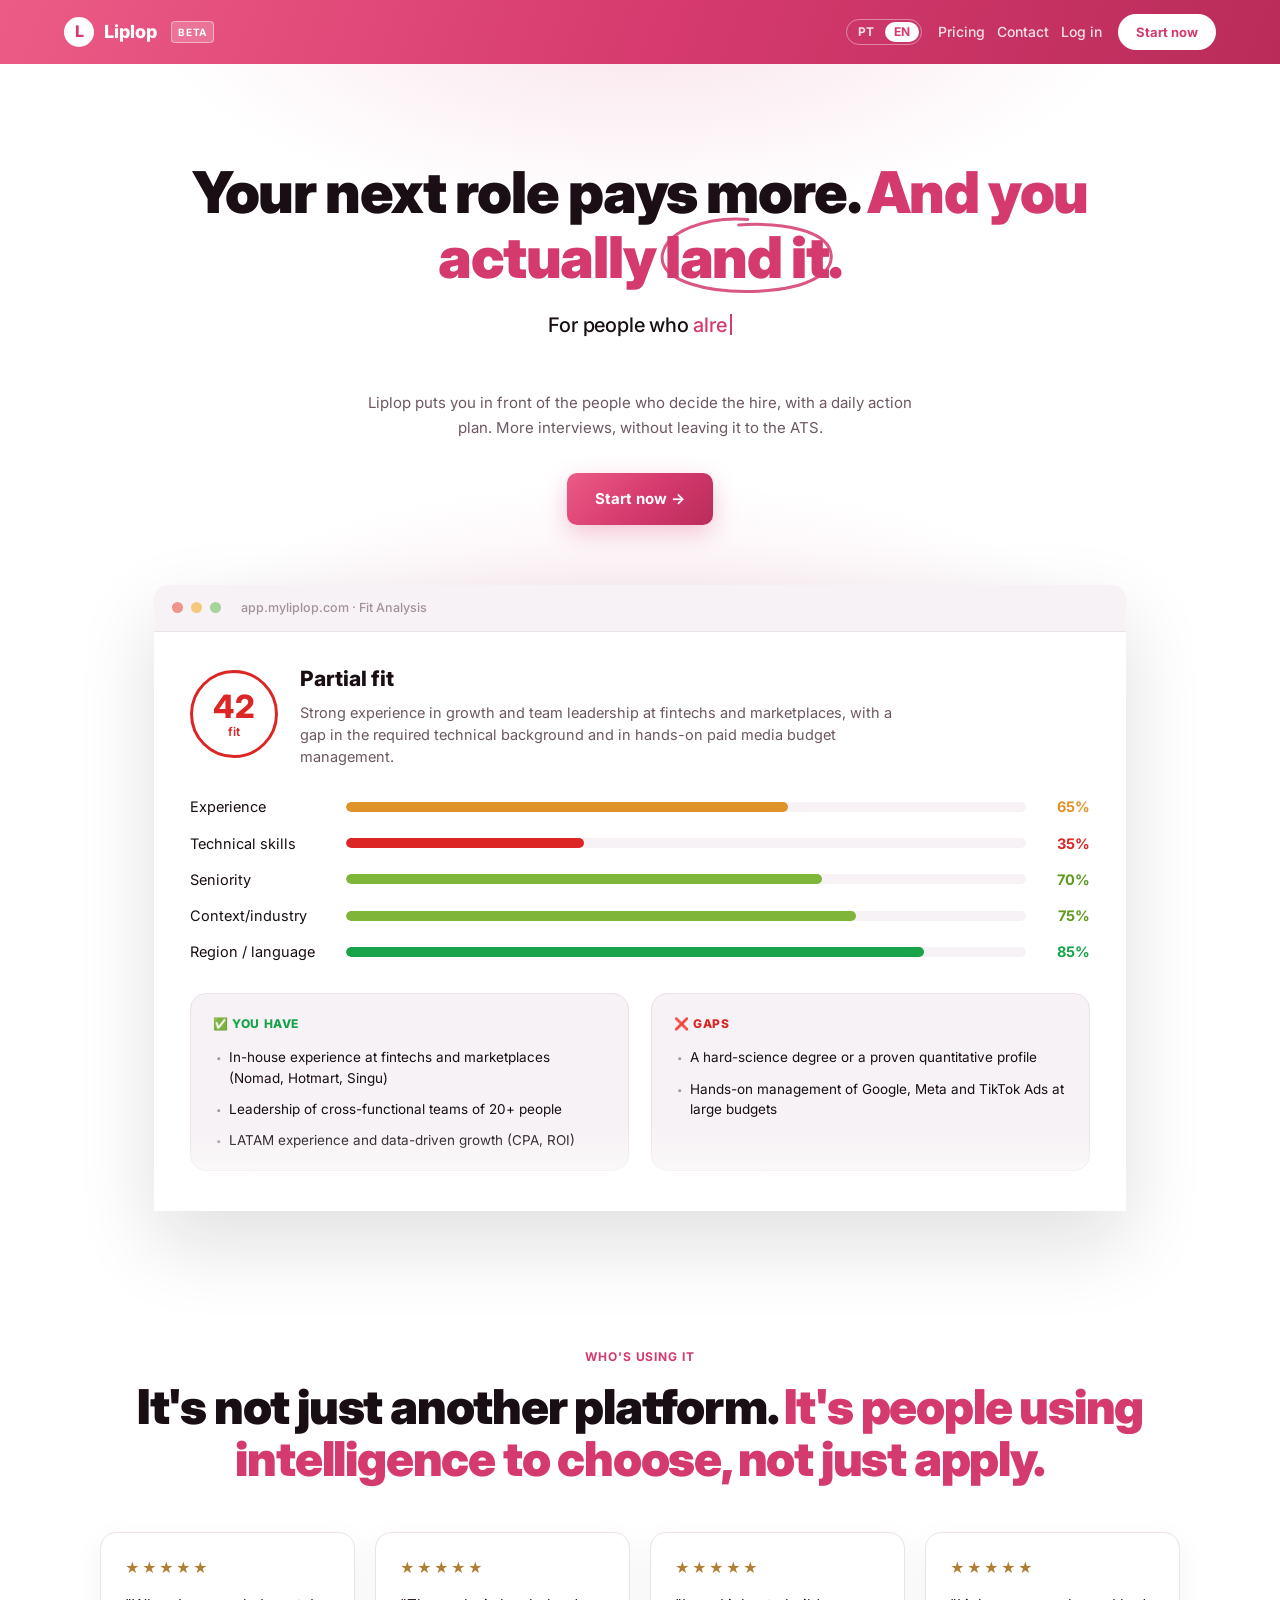
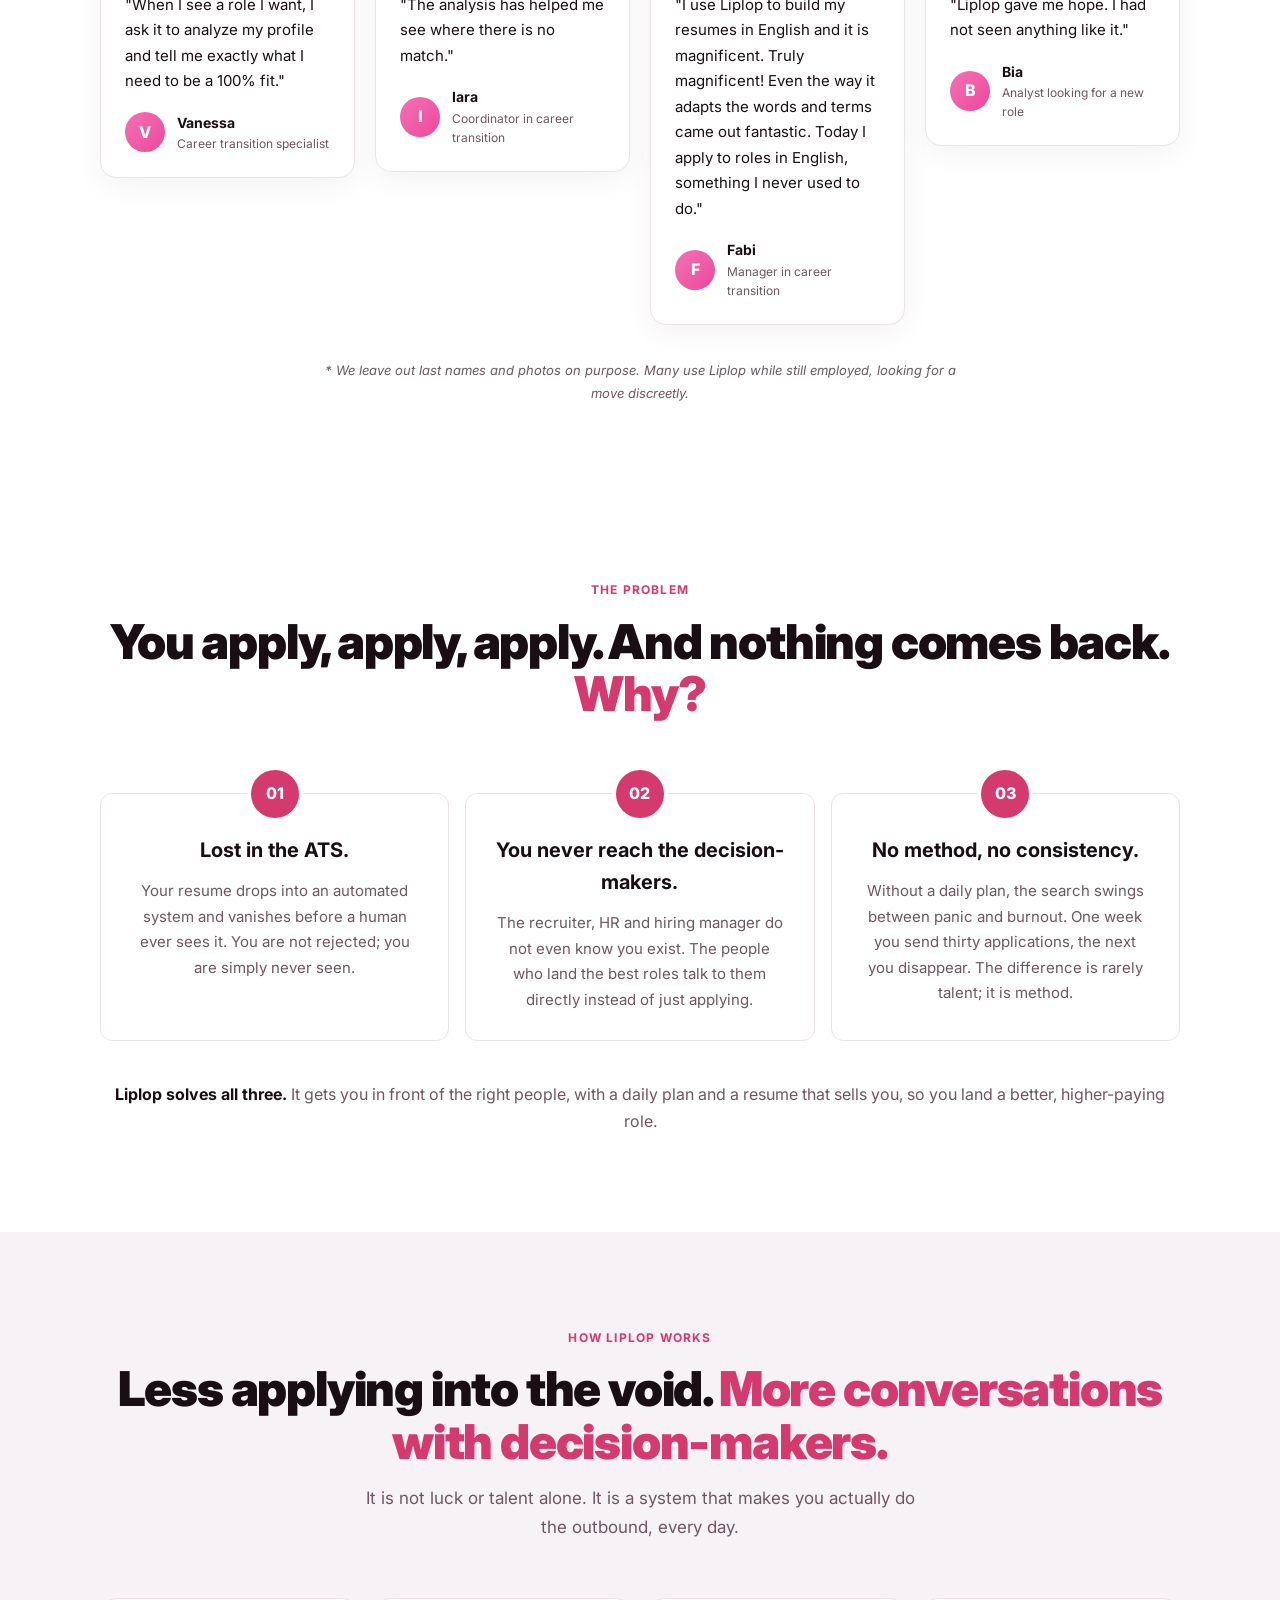
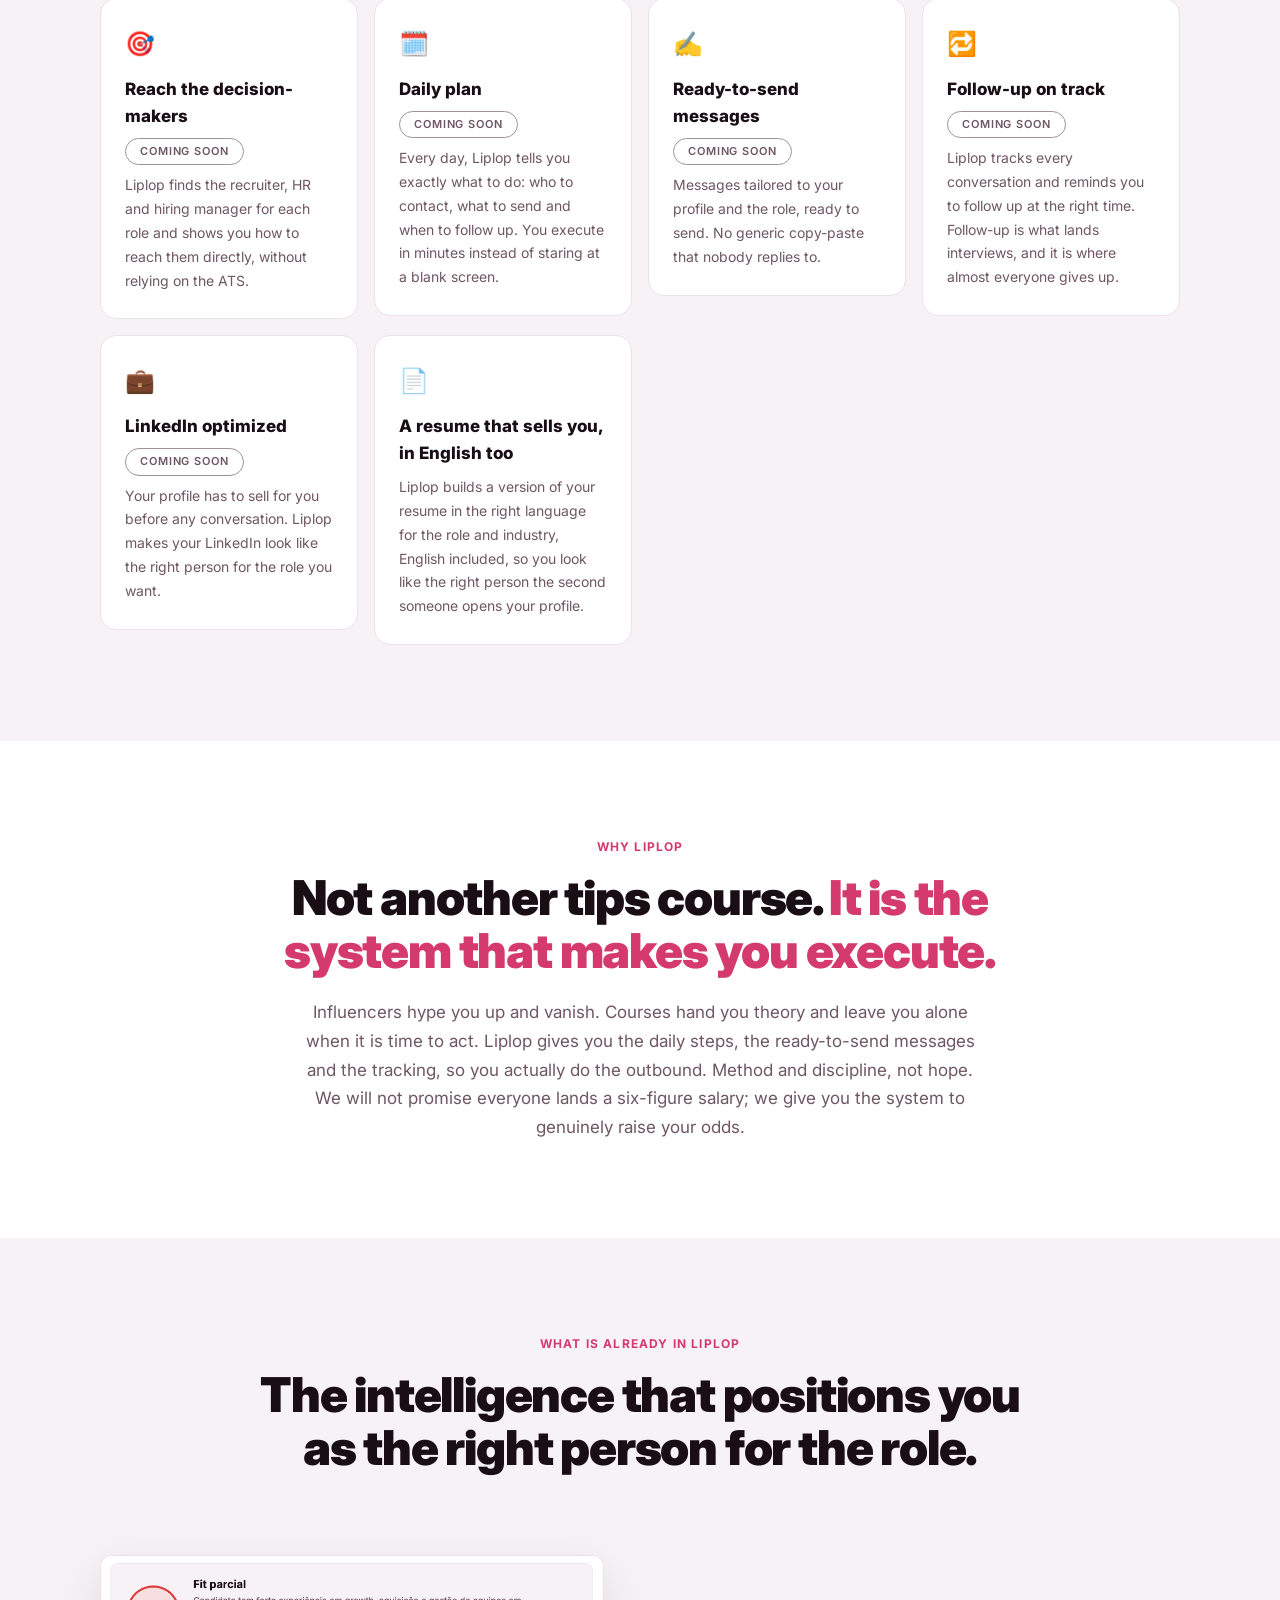
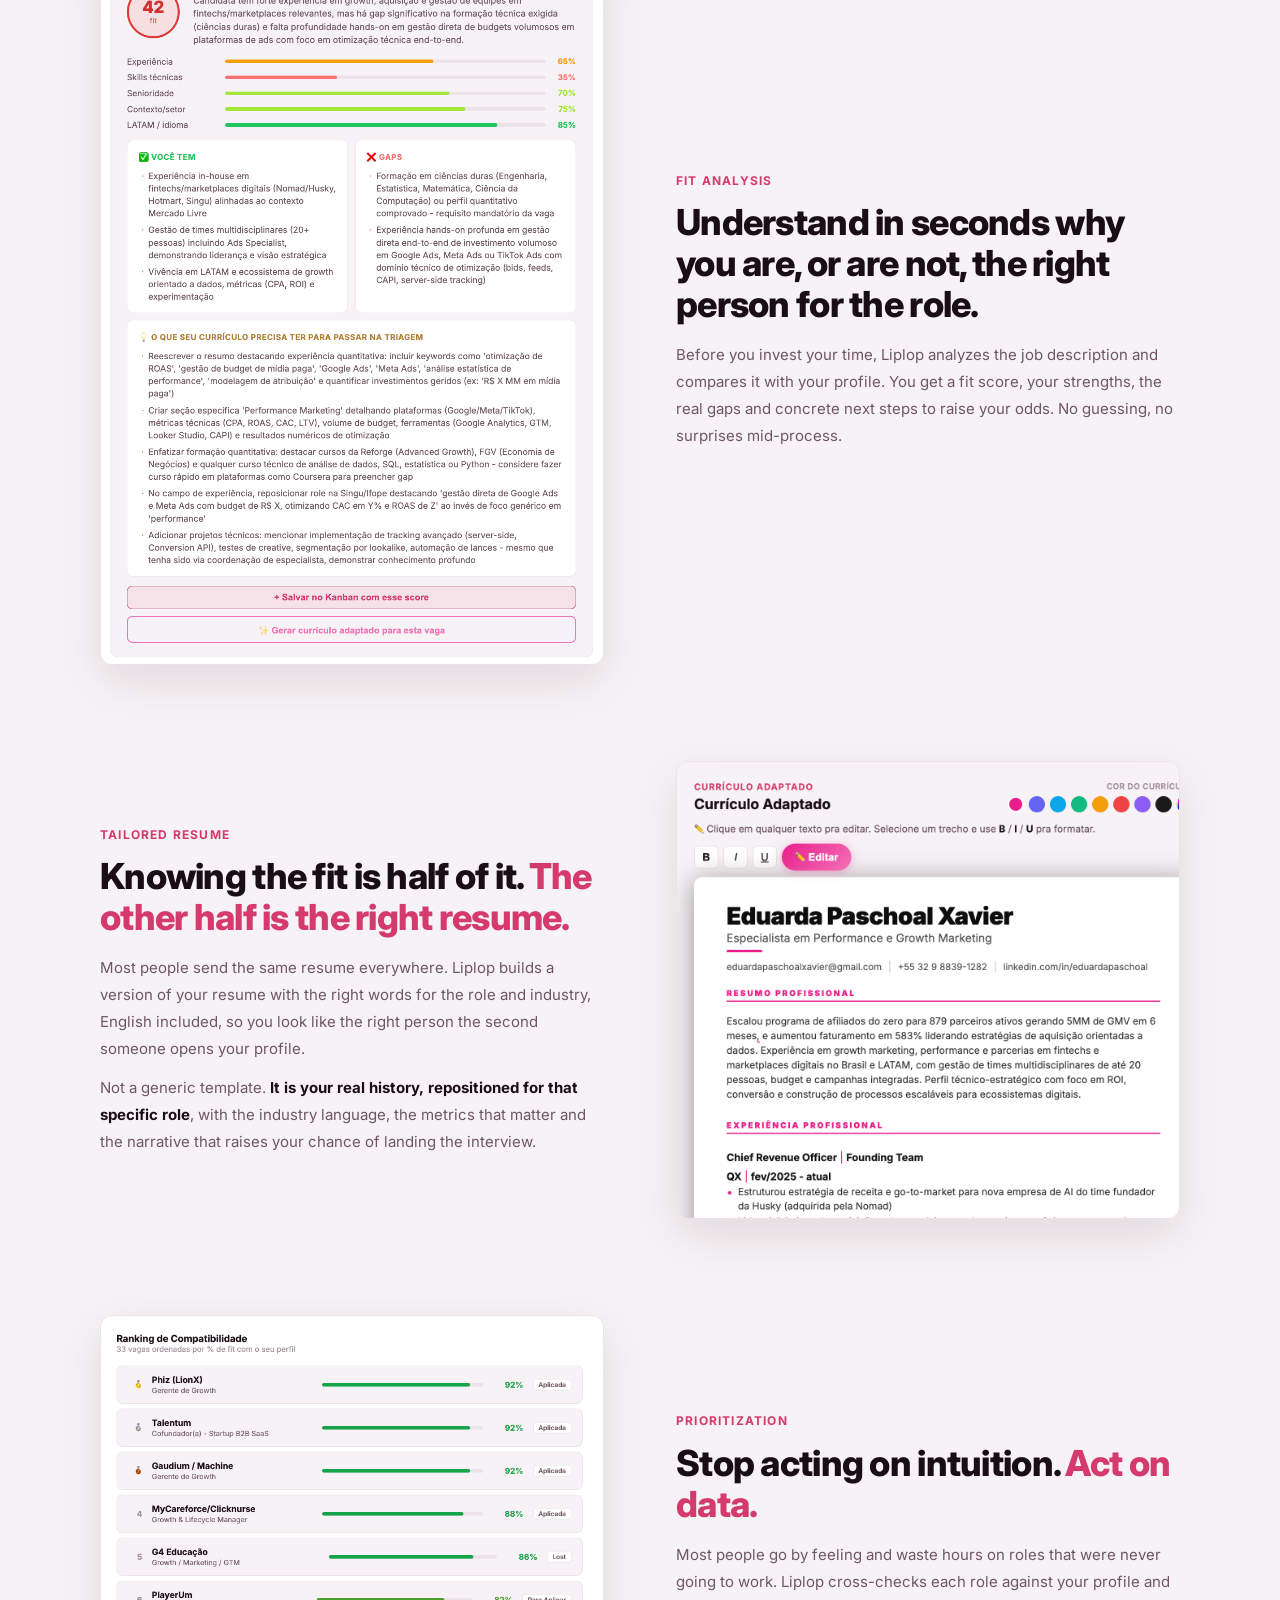
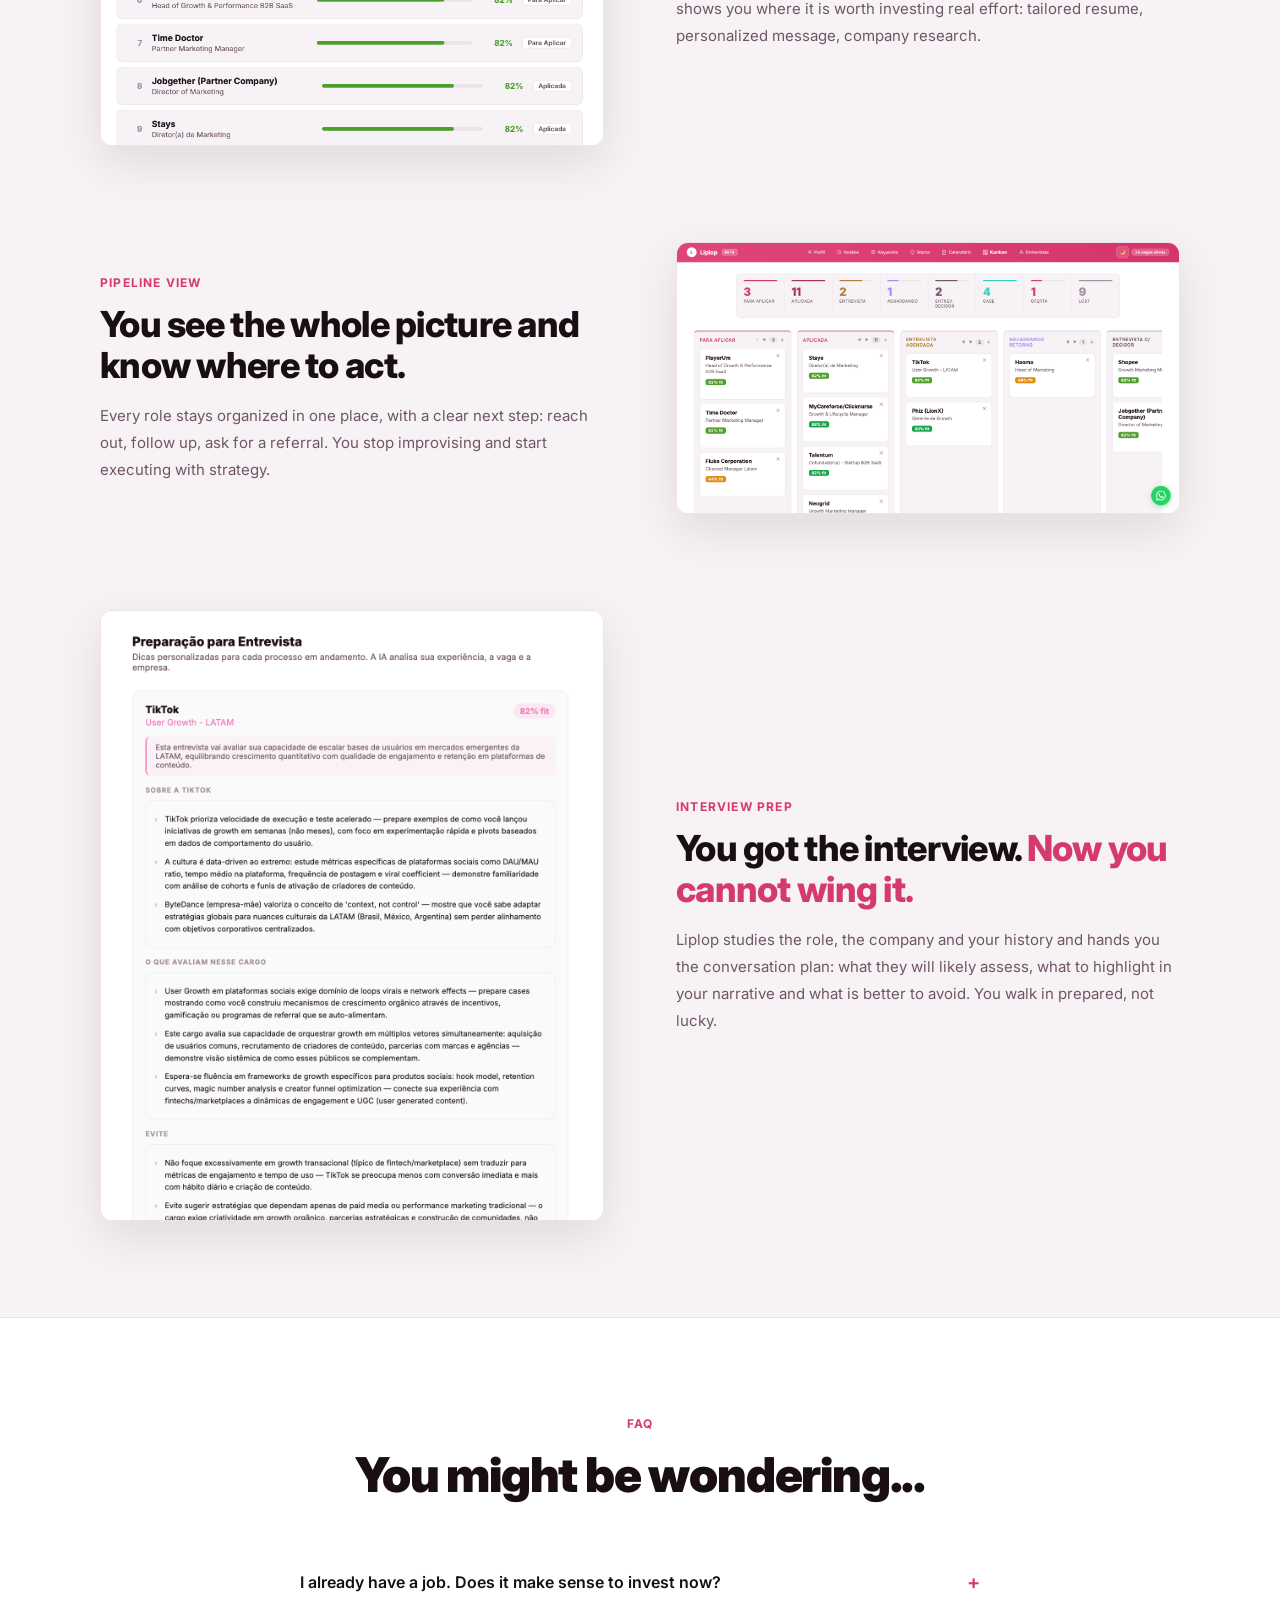
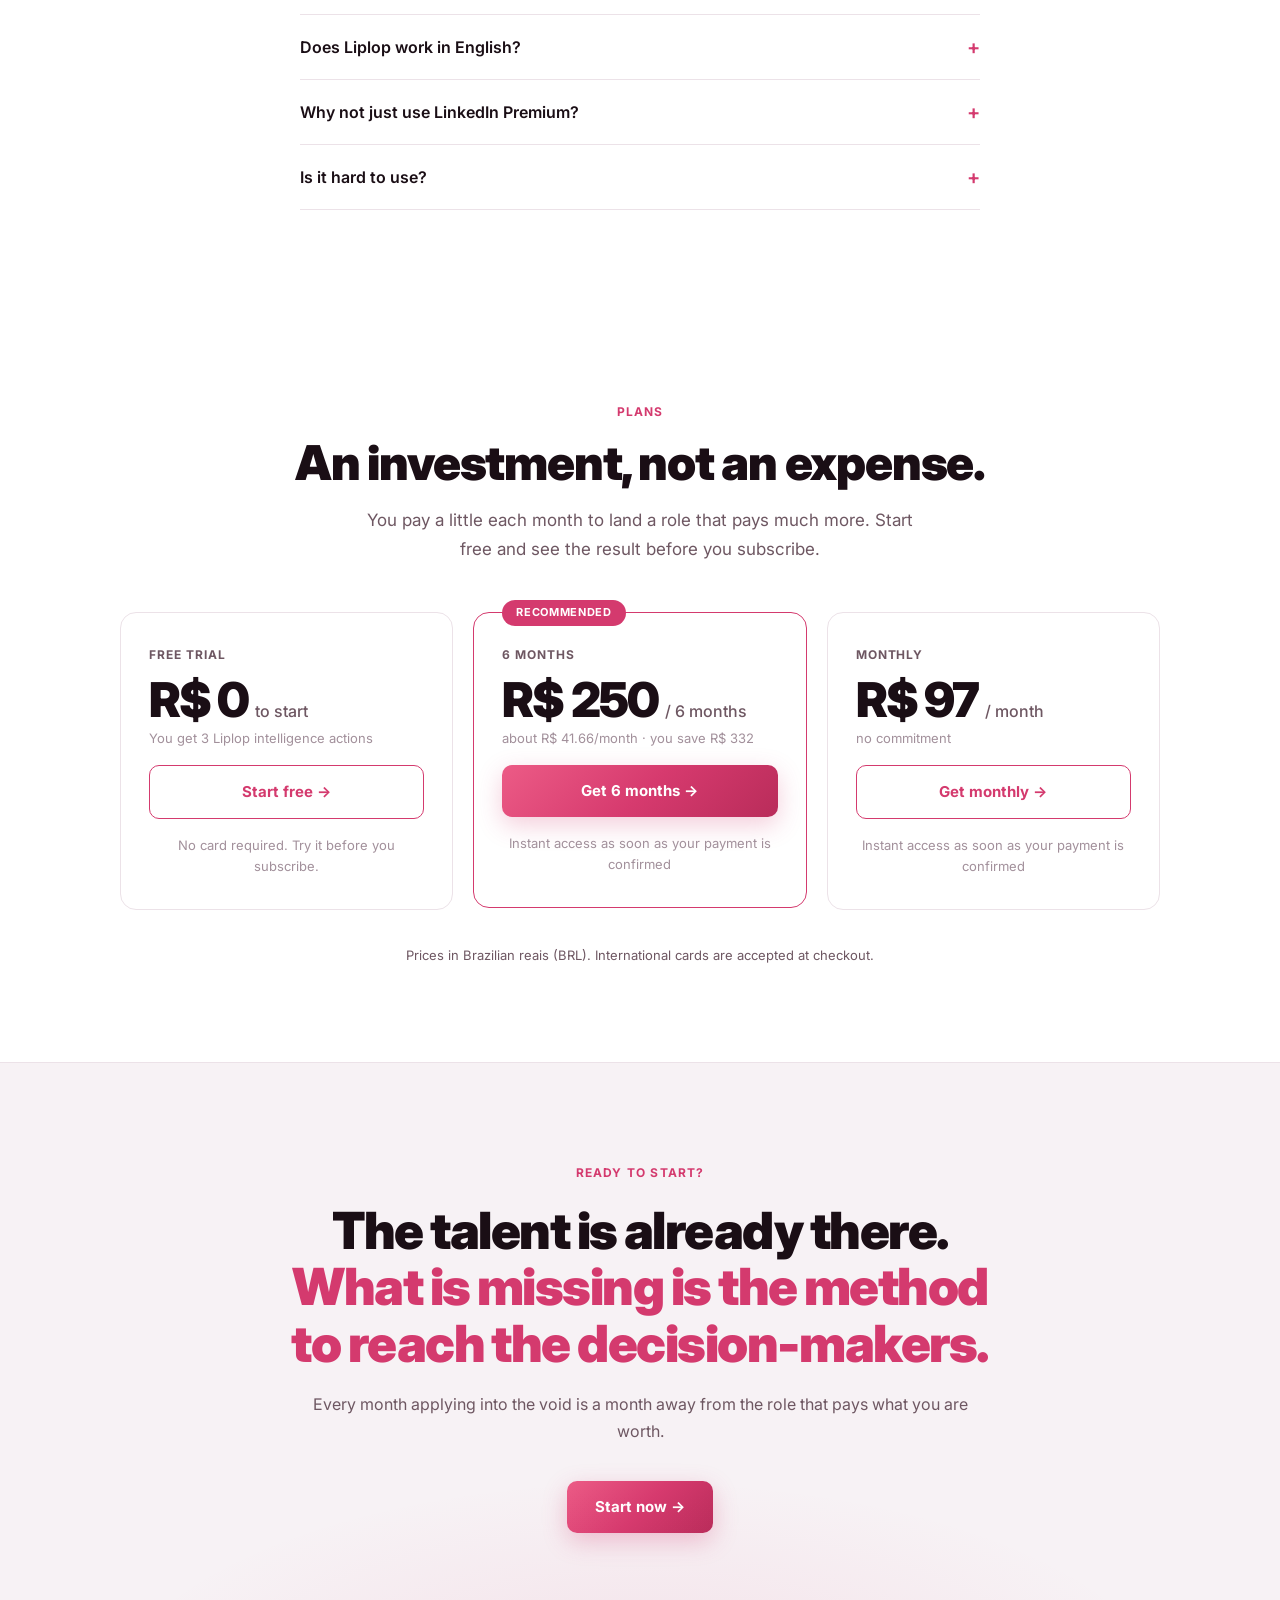
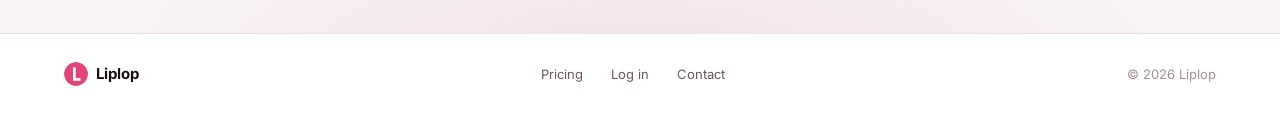
==== commit 230f54fc: "feat: idioma padrão da landing passa a ser inglês (era português) Sem preferência salva, o site abre" ====
--- a/index.html
+++ b/index.html
@@ -554,7 +554,7 @@
   var saved = null;
   try { saved = localStorage.getItem('liplop-lang'); } catch (e) {}
   var nav = (navigator.language || 'pt').toLowerCase();
-  var initial = (saved === 'pt' || saved === 'en') ? saved : (nav.indexOf('en') === 0 ? 'en' : 'pt');
+  var initial = (saved === 'pt' || saved === 'en') ? saved : 'en';
 
   document.querySelectorAll('.lang-switch button').forEach(function (b) {
     b.addEventListener('click', function () { setLang(b.getAttribute('data-lang')); });
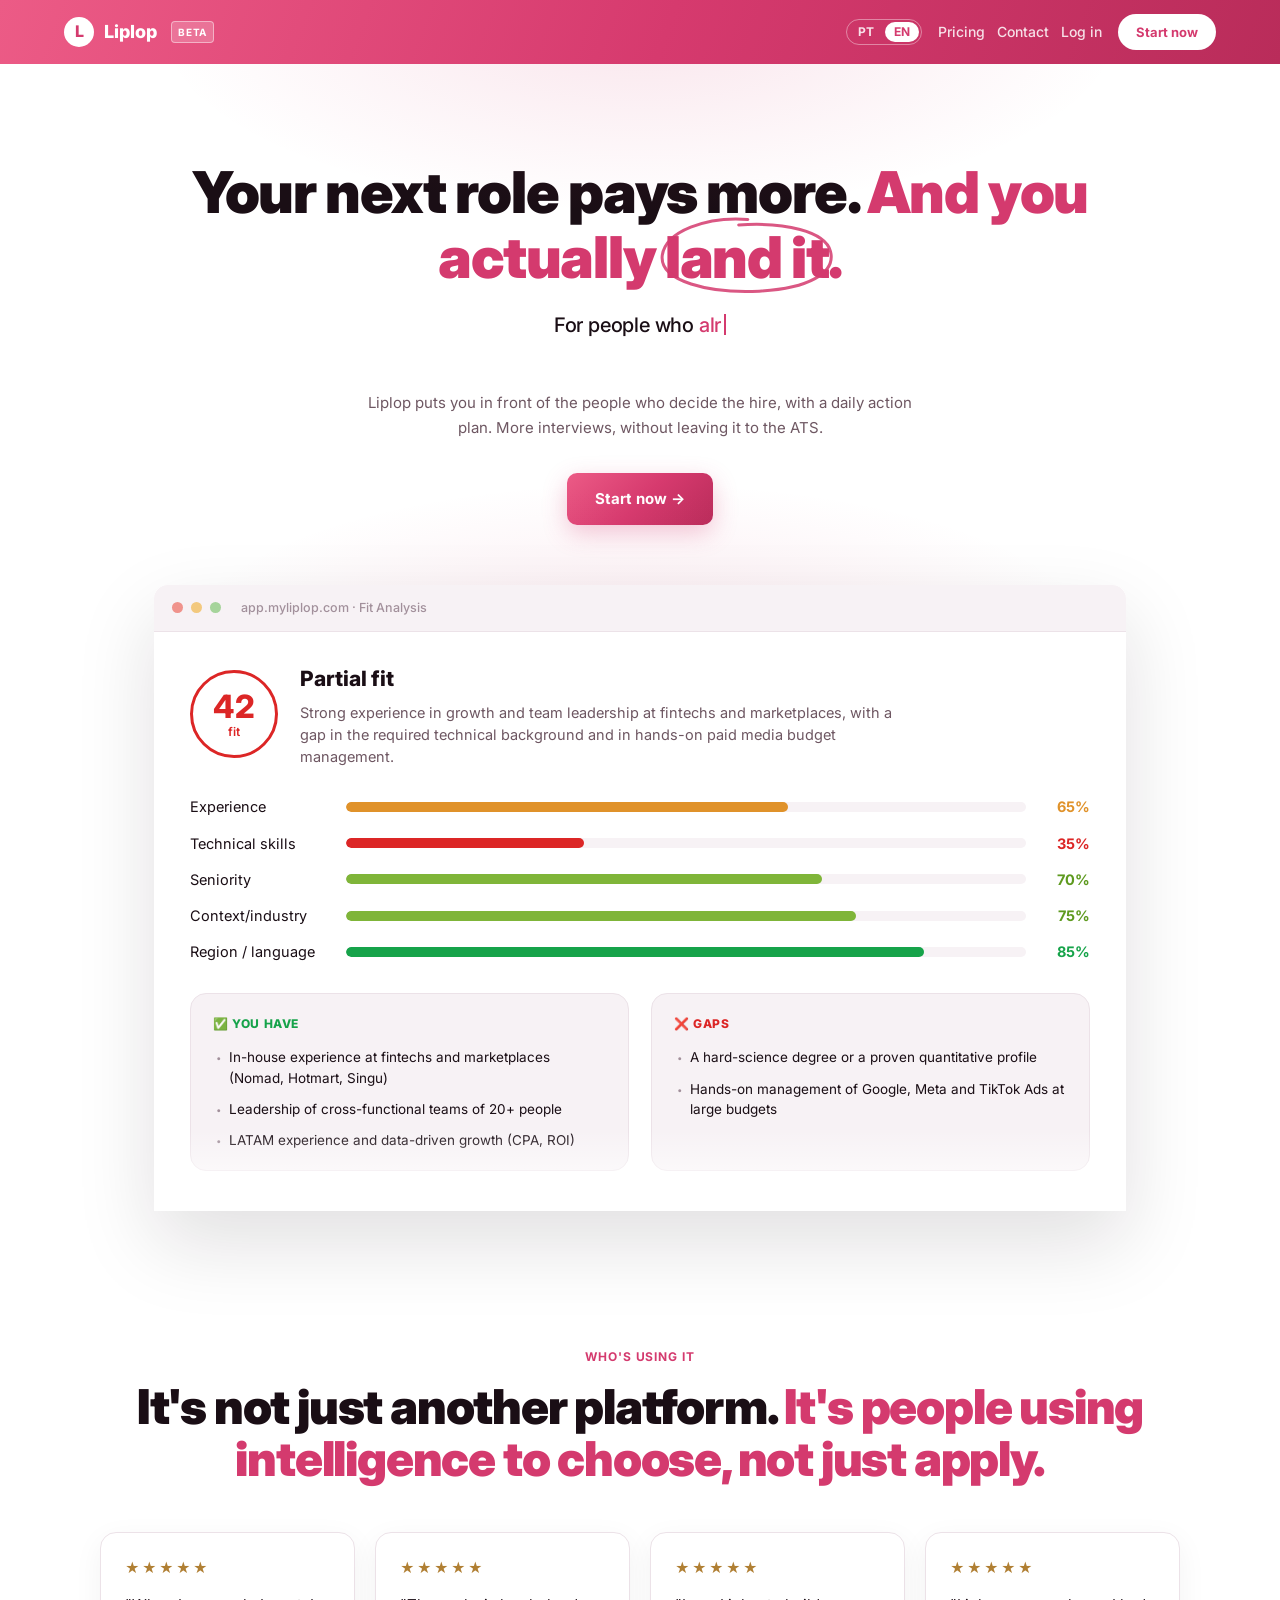
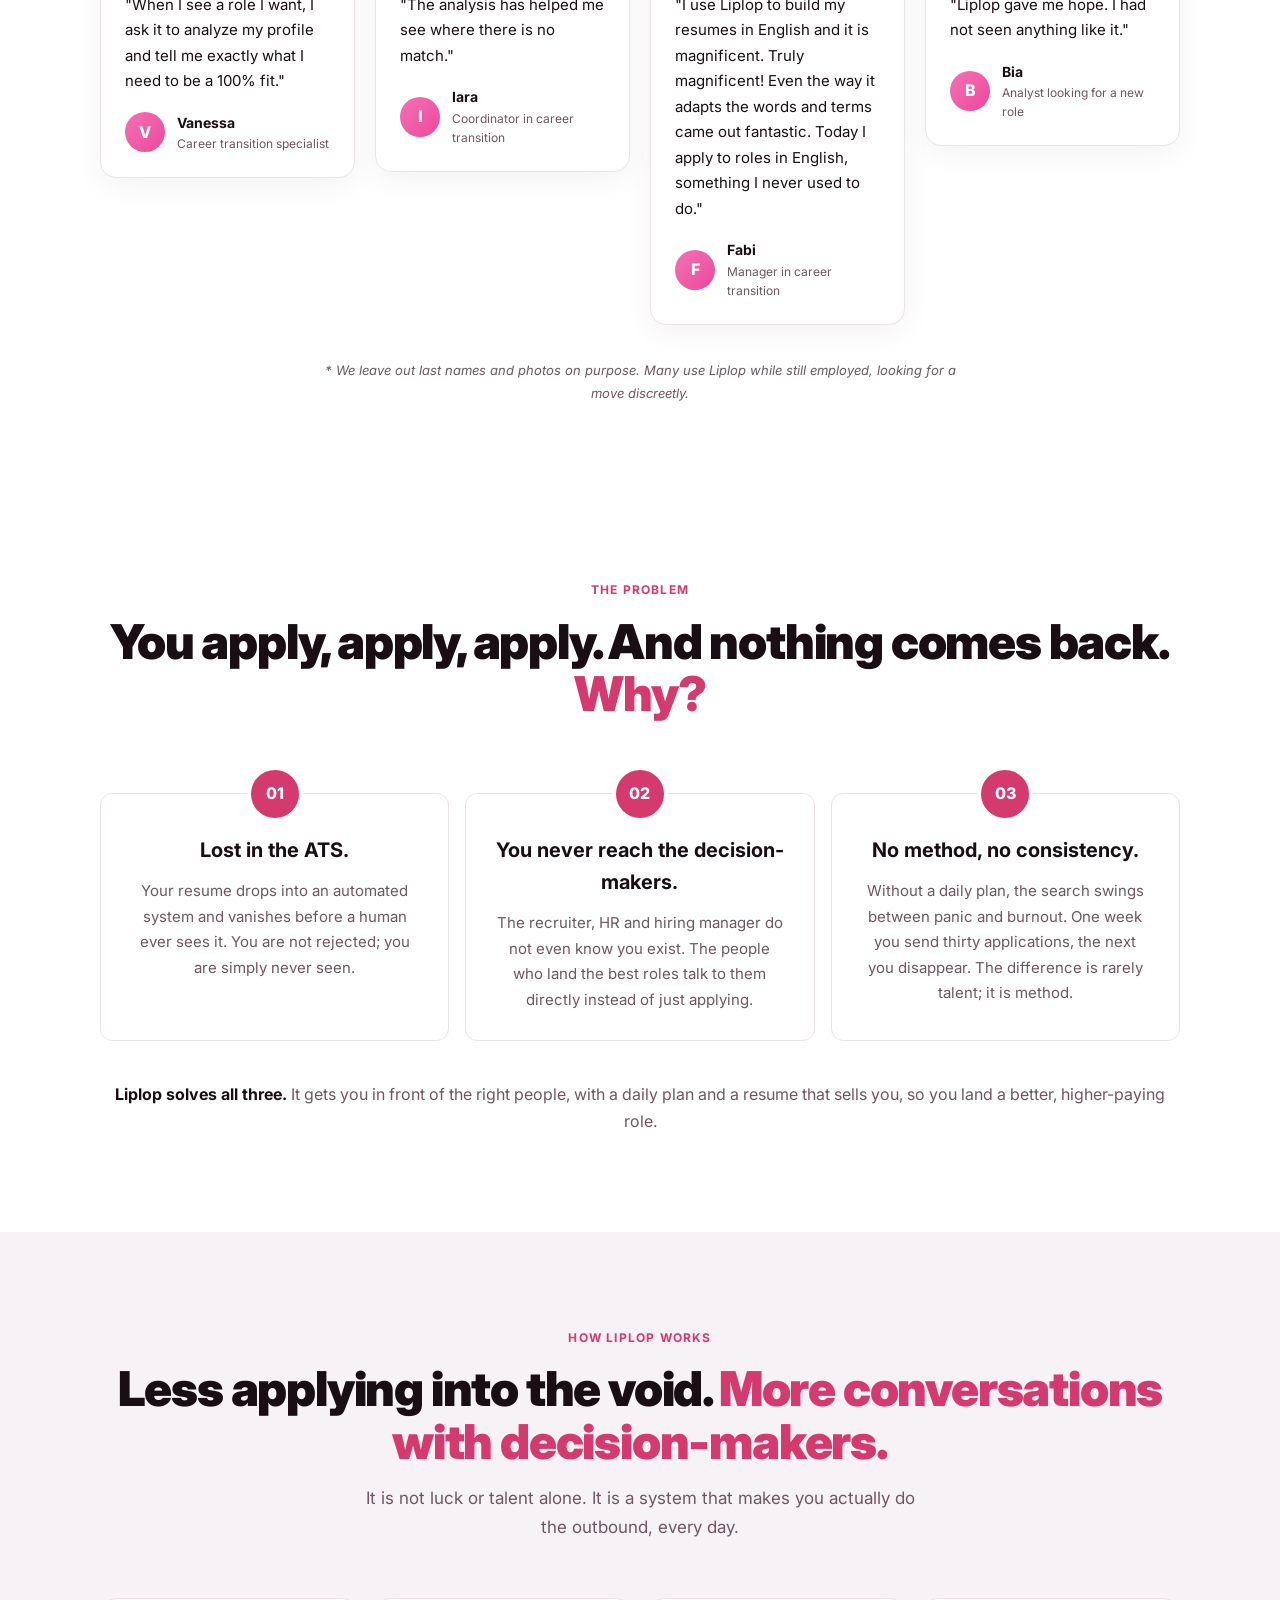
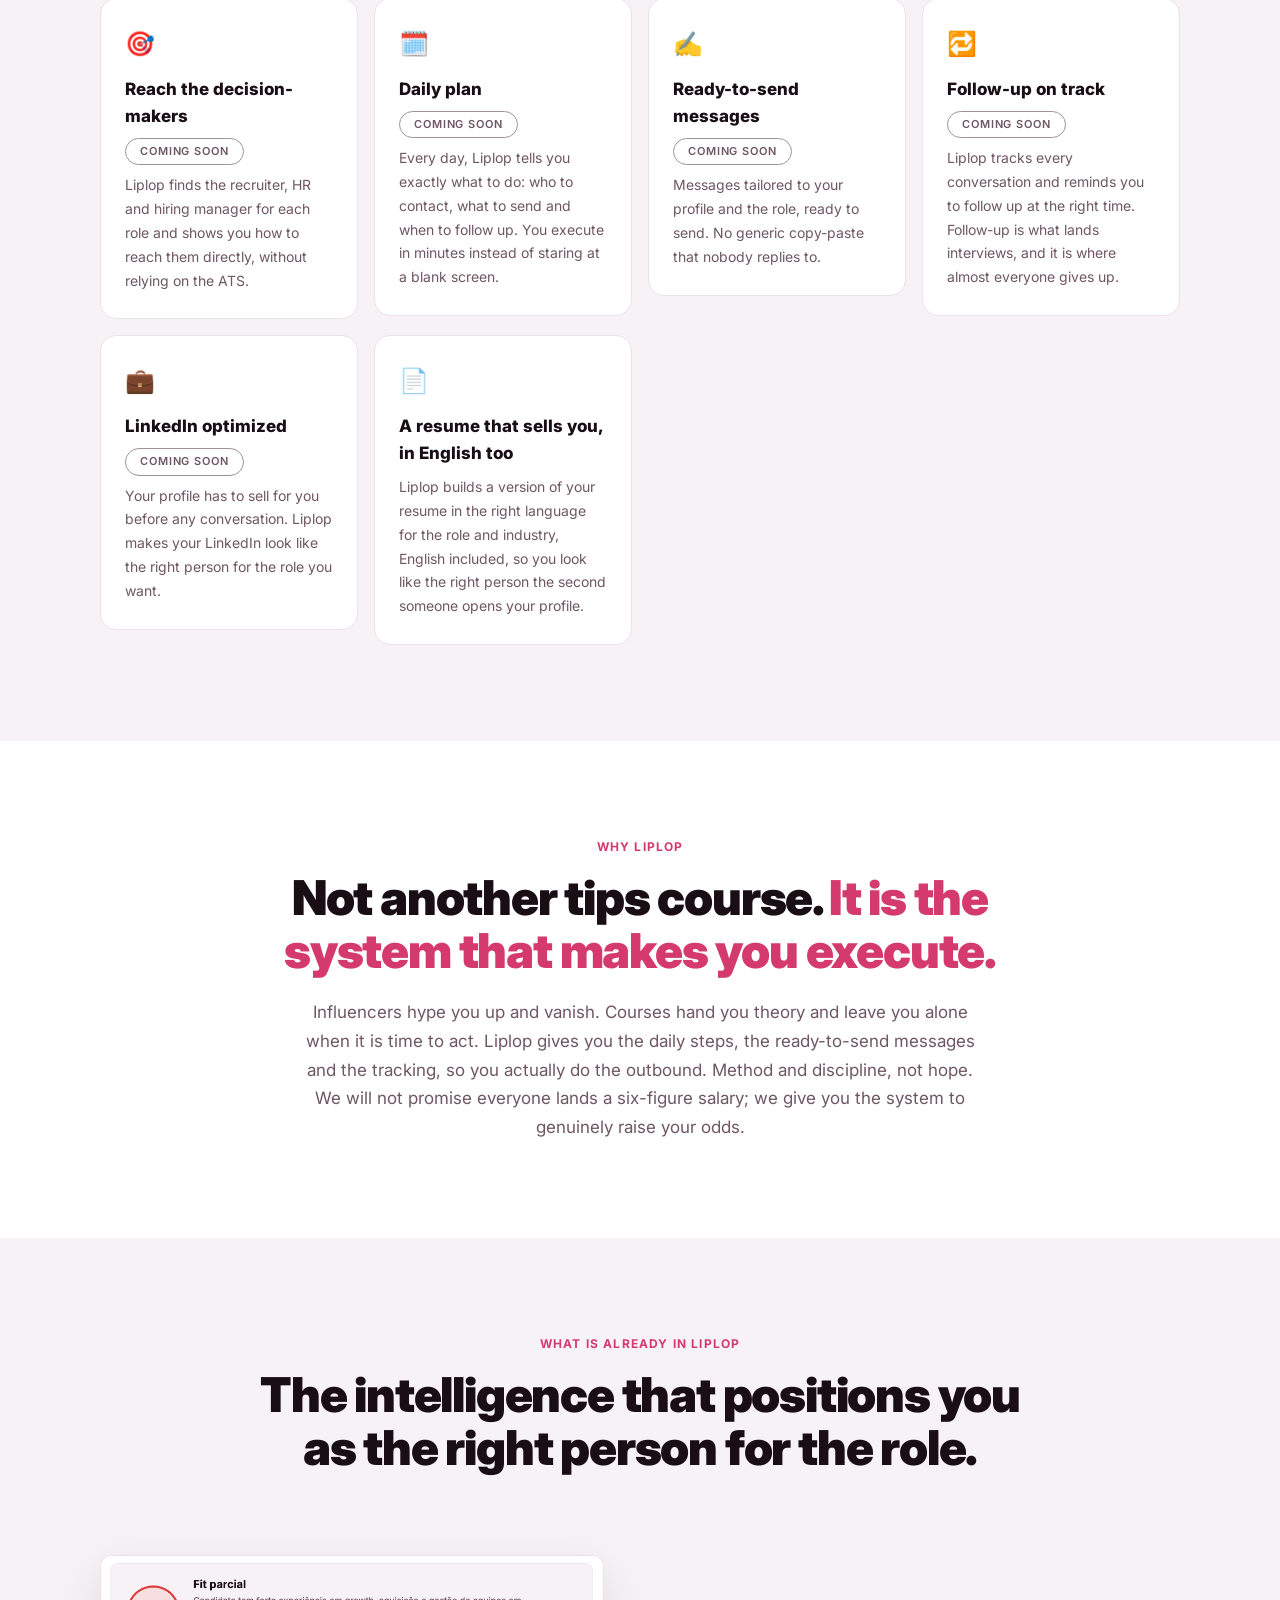
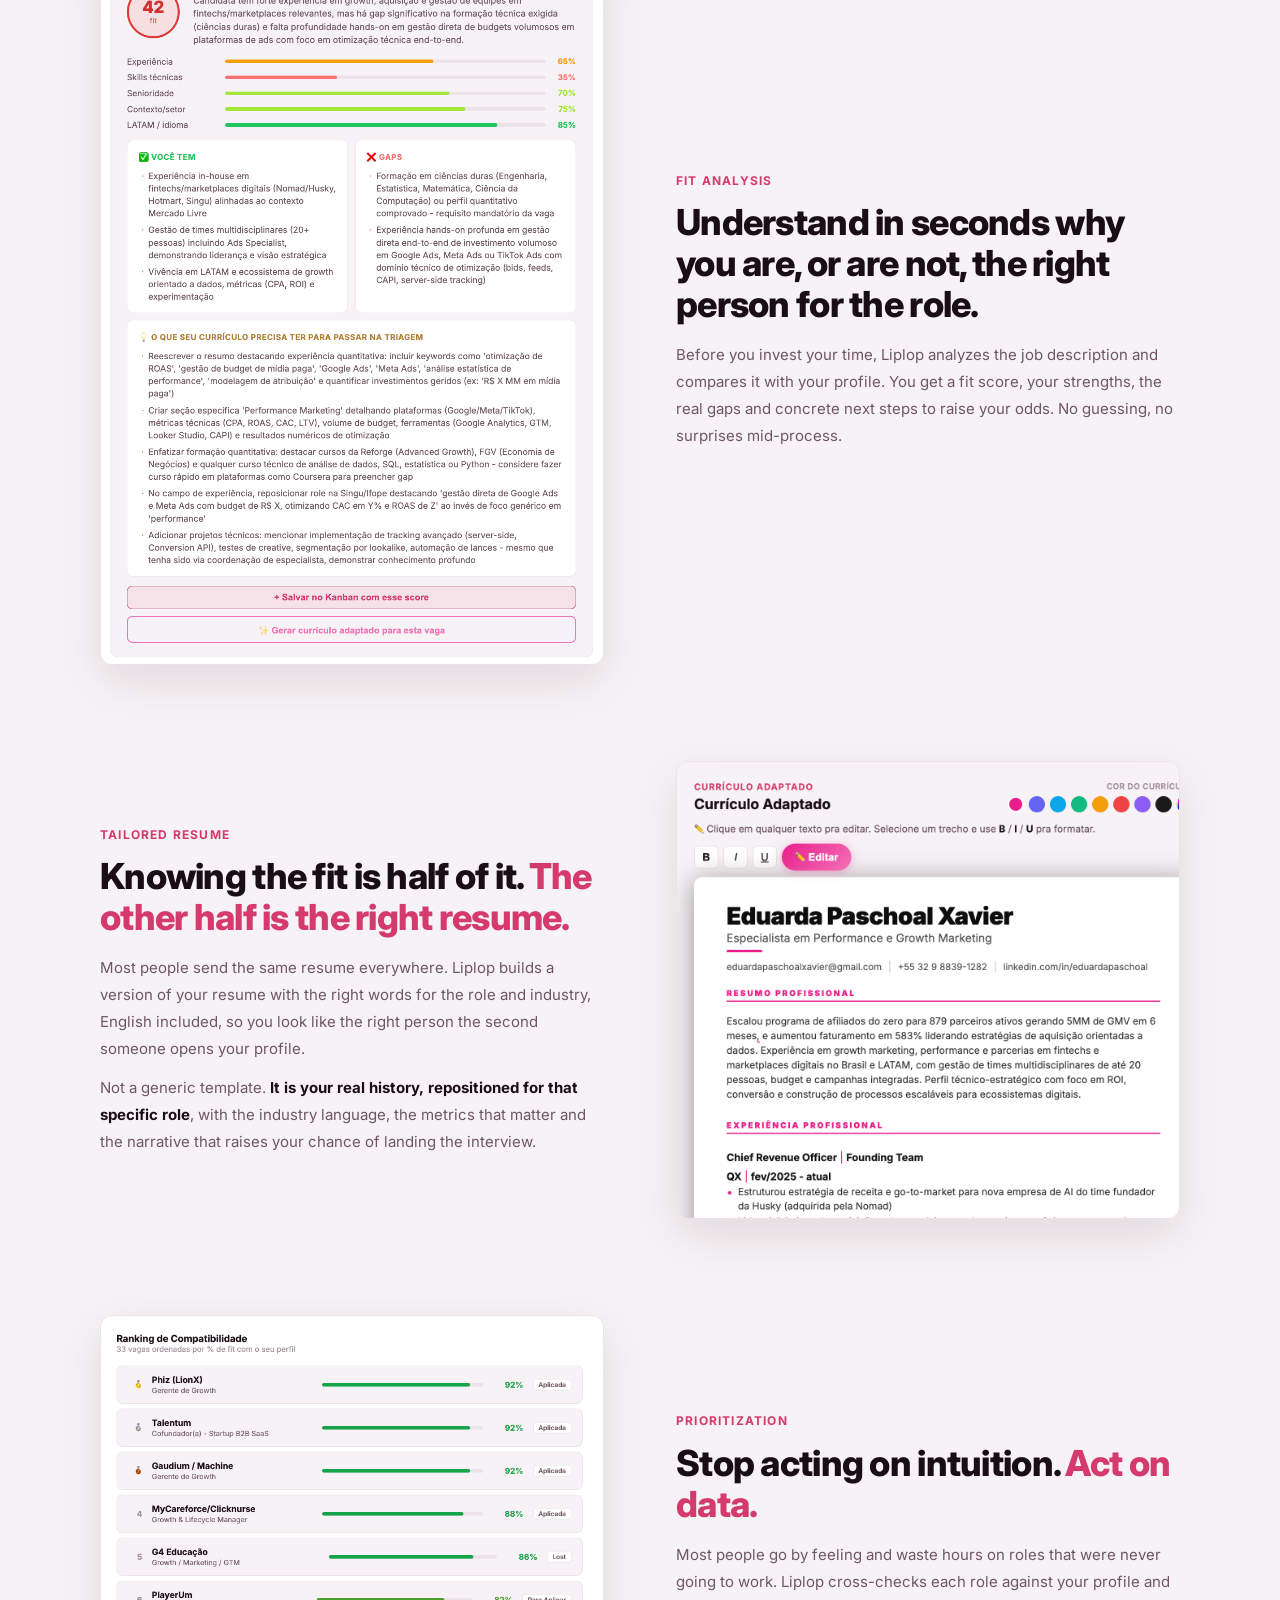
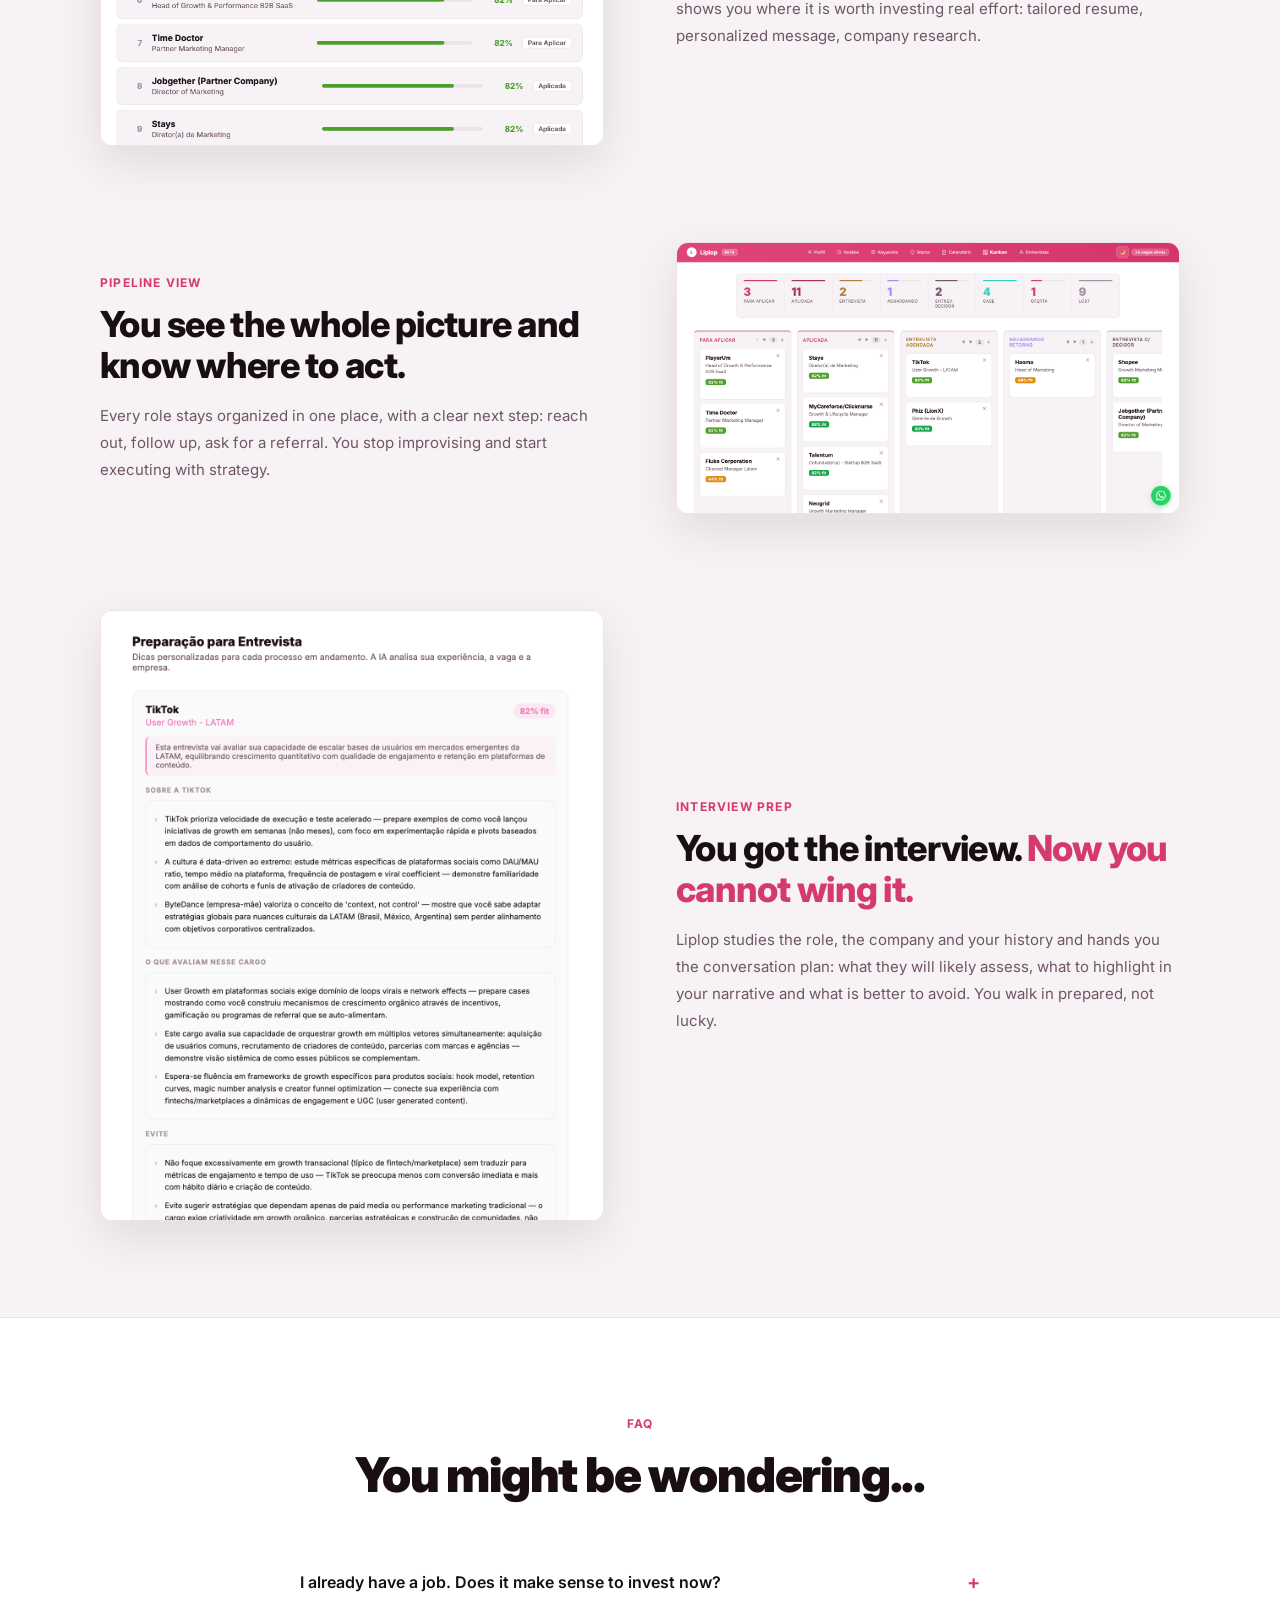
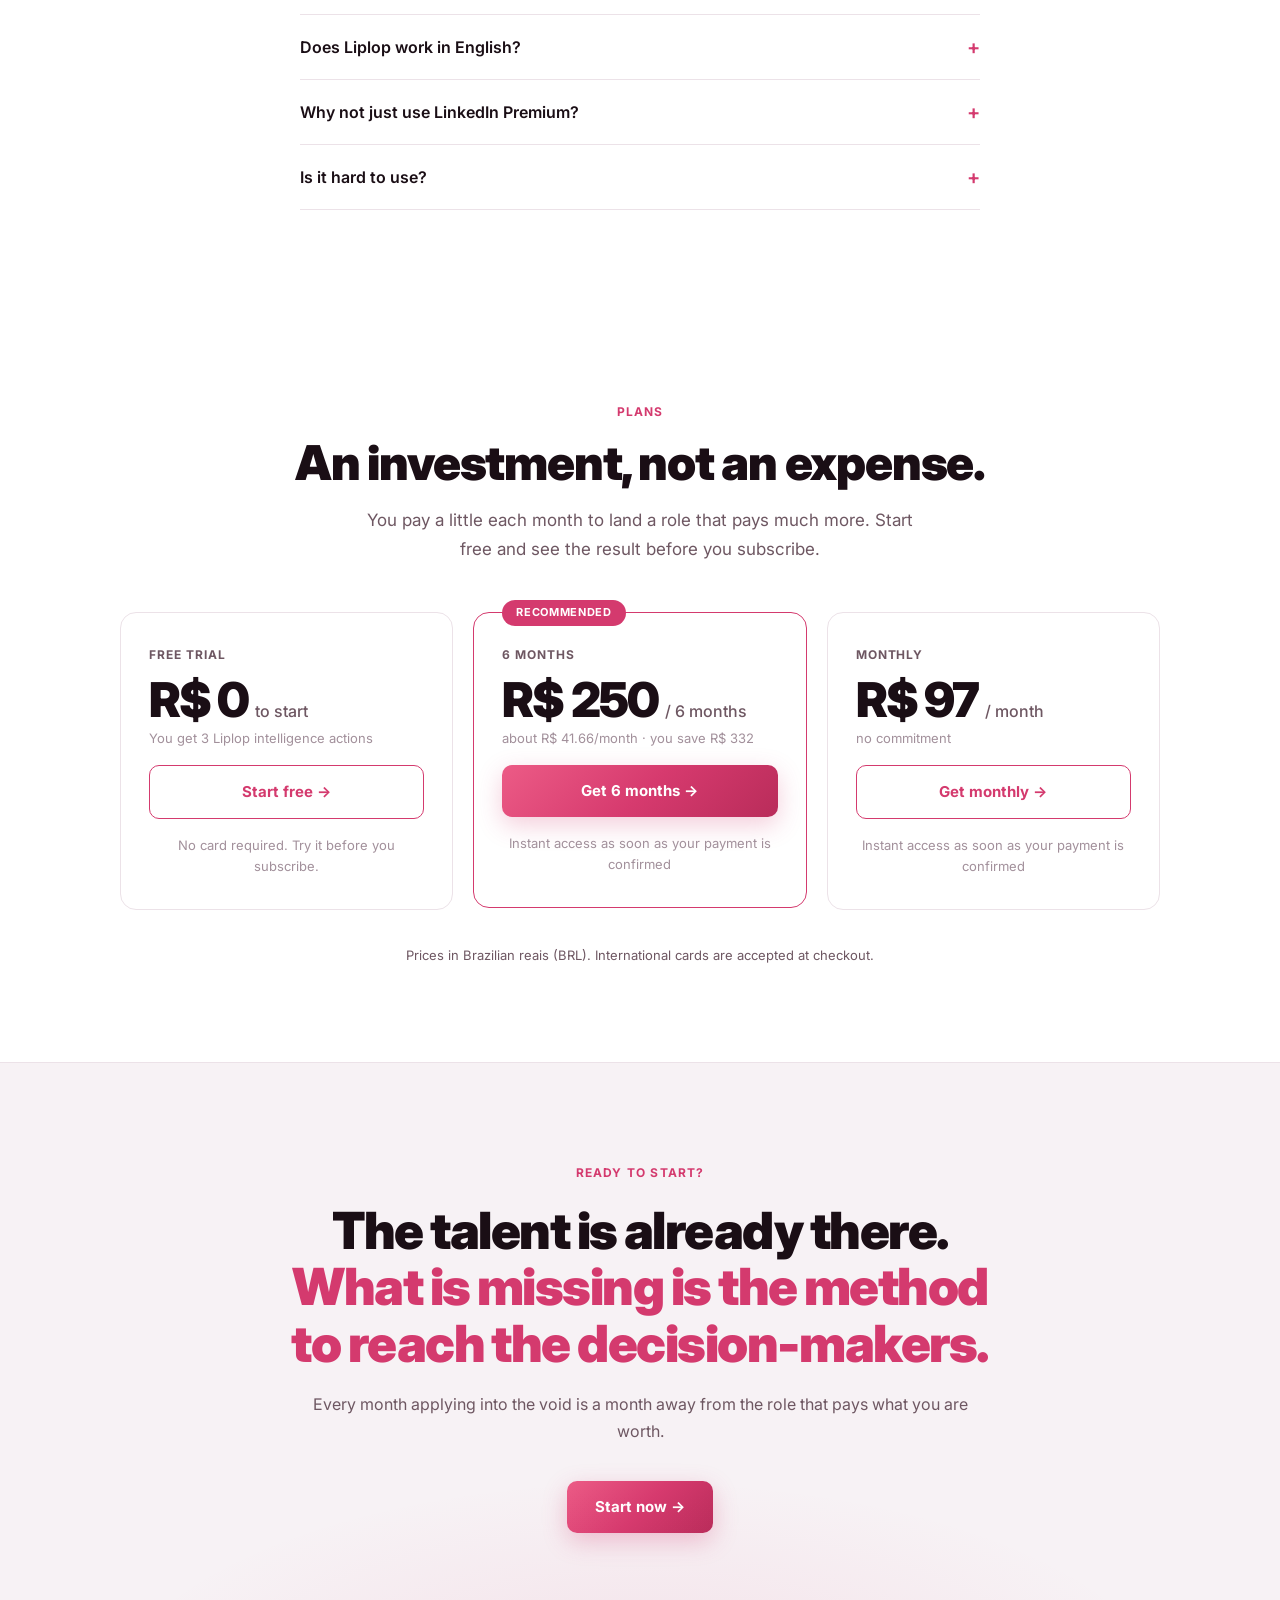
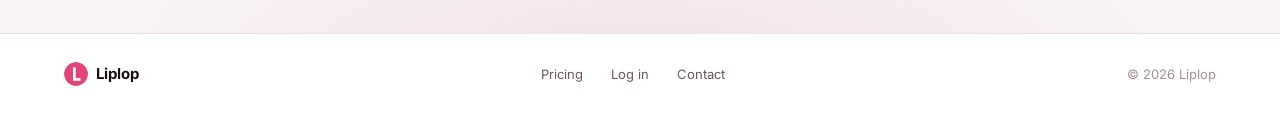
==== commit 7f784e38: "feat: idioma padrão EN, com PT automático para navegador em português Sem preferência salva: navegad" ====
--- a/index.html
+++ b/index.html
@@ -554,7 +554,7 @@
   var saved = null;
   try { saved = localStorage.getItem('liplop-lang'); } catch (e) {}
   var nav = (navigator.language || 'pt').toLowerCase();
-  var initial = (saved === 'pt' || saved === 'en') ? saved : 'en';
+  var initial = (saved === 'pt' || saved === 'en') ? saved : (nav.indexOf('pt') === 0 ? 'pt' : 'en');
 
   document.querySelectorAll('.lang-switch button').forEach(function (b) {
     b.addEventListener('click', function () { setLang(b.getAttribute('data-lang')); });
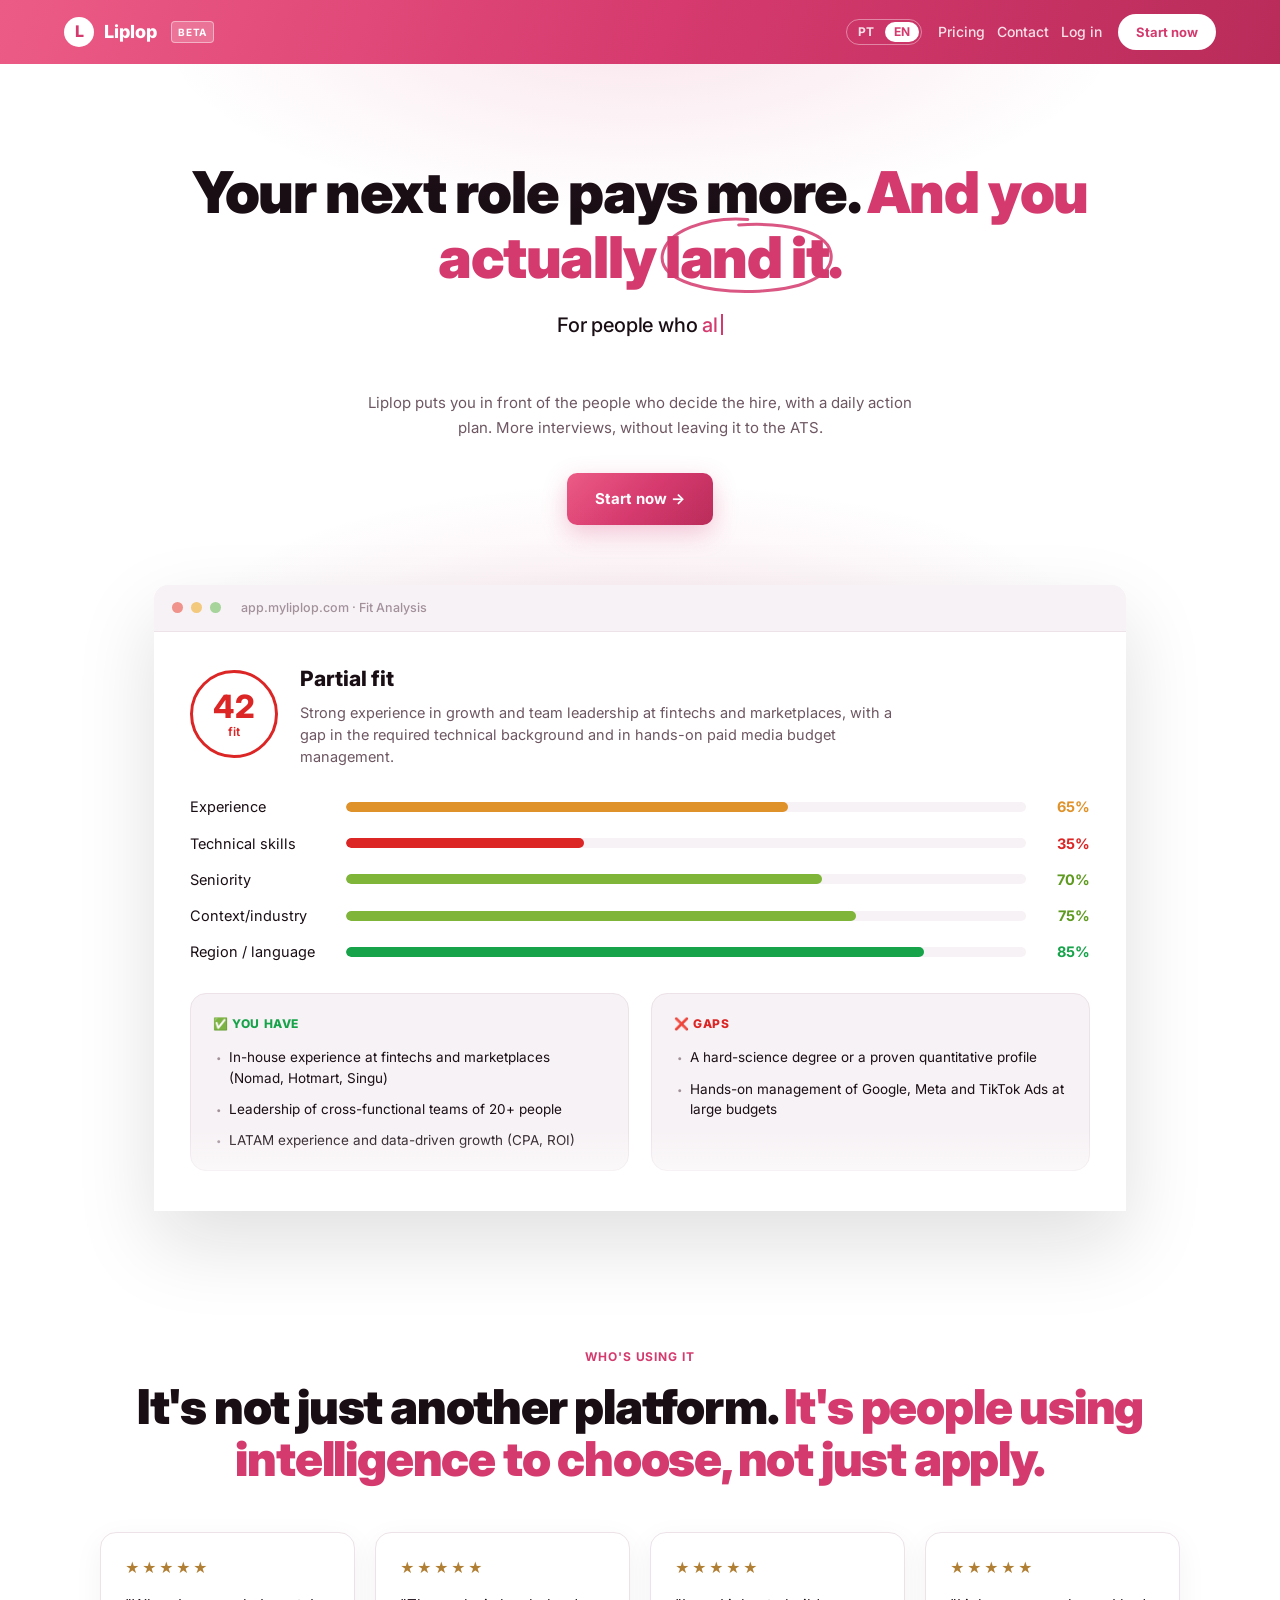
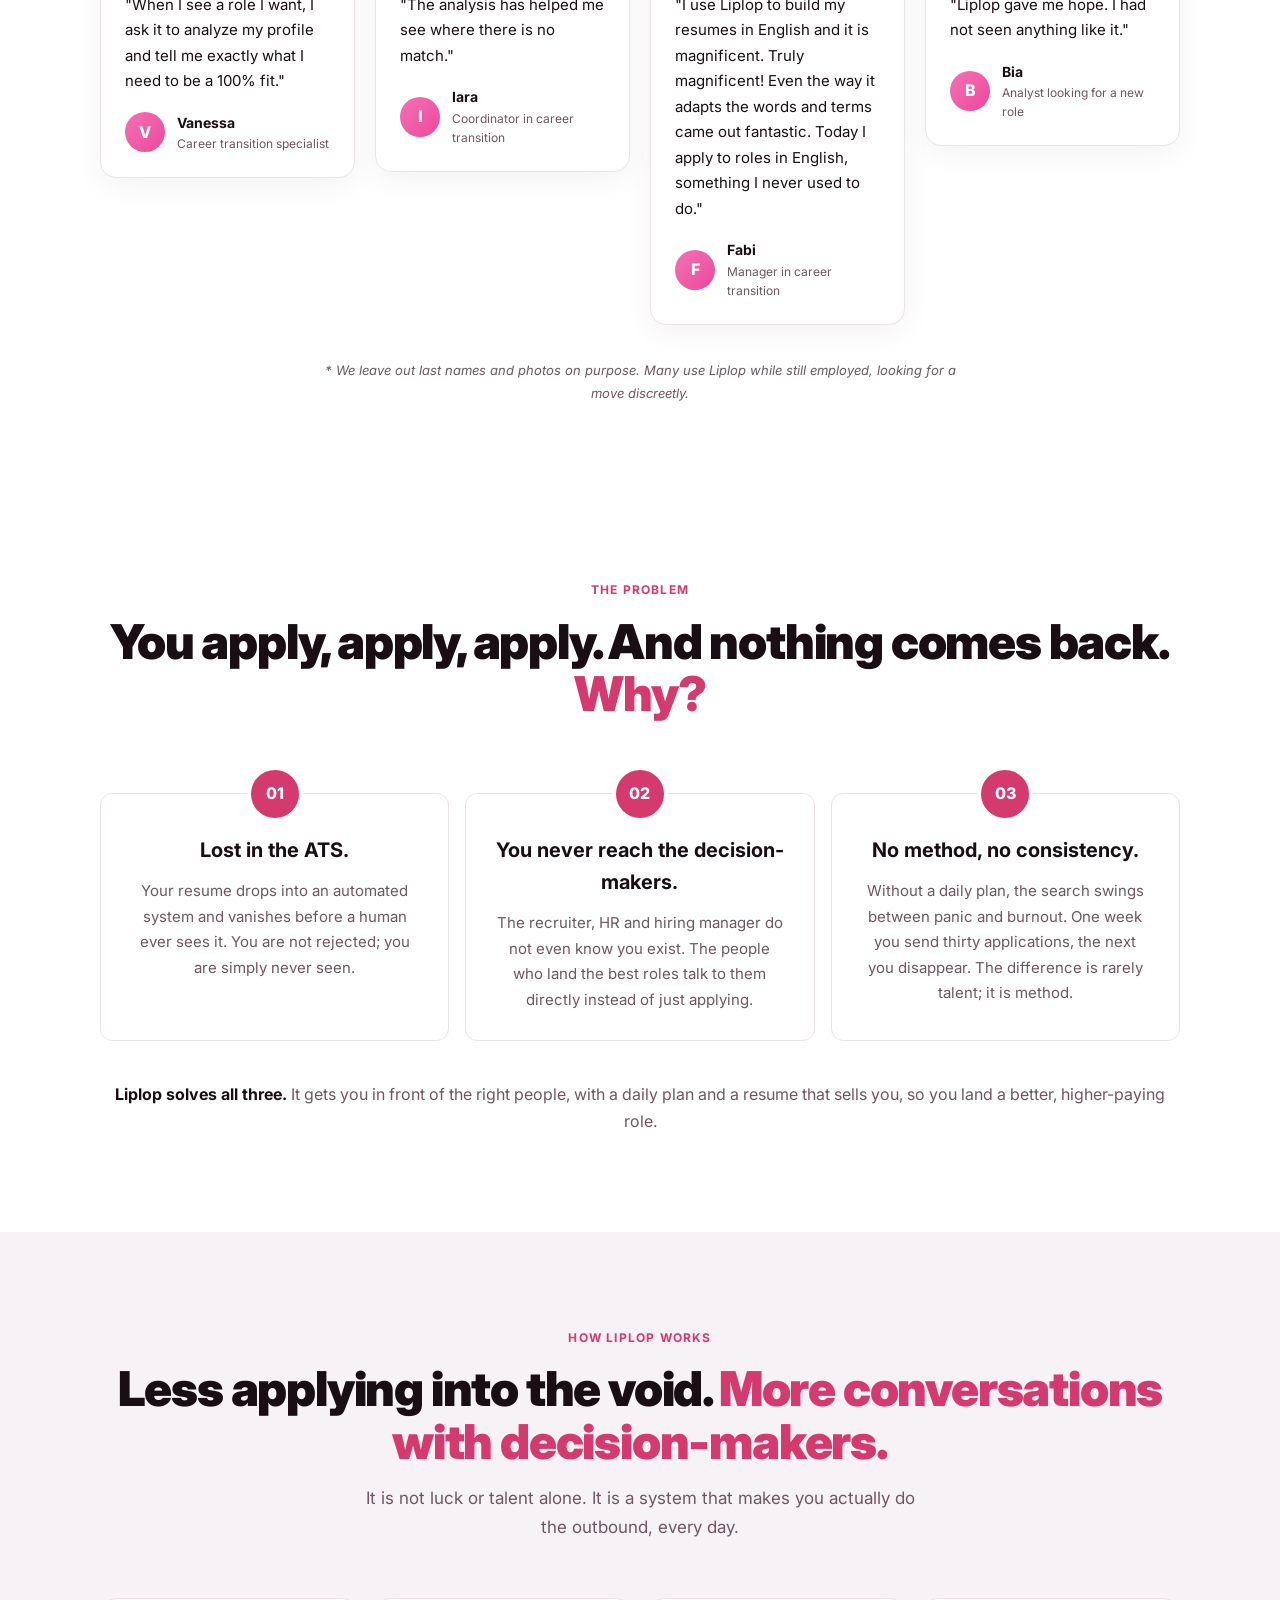
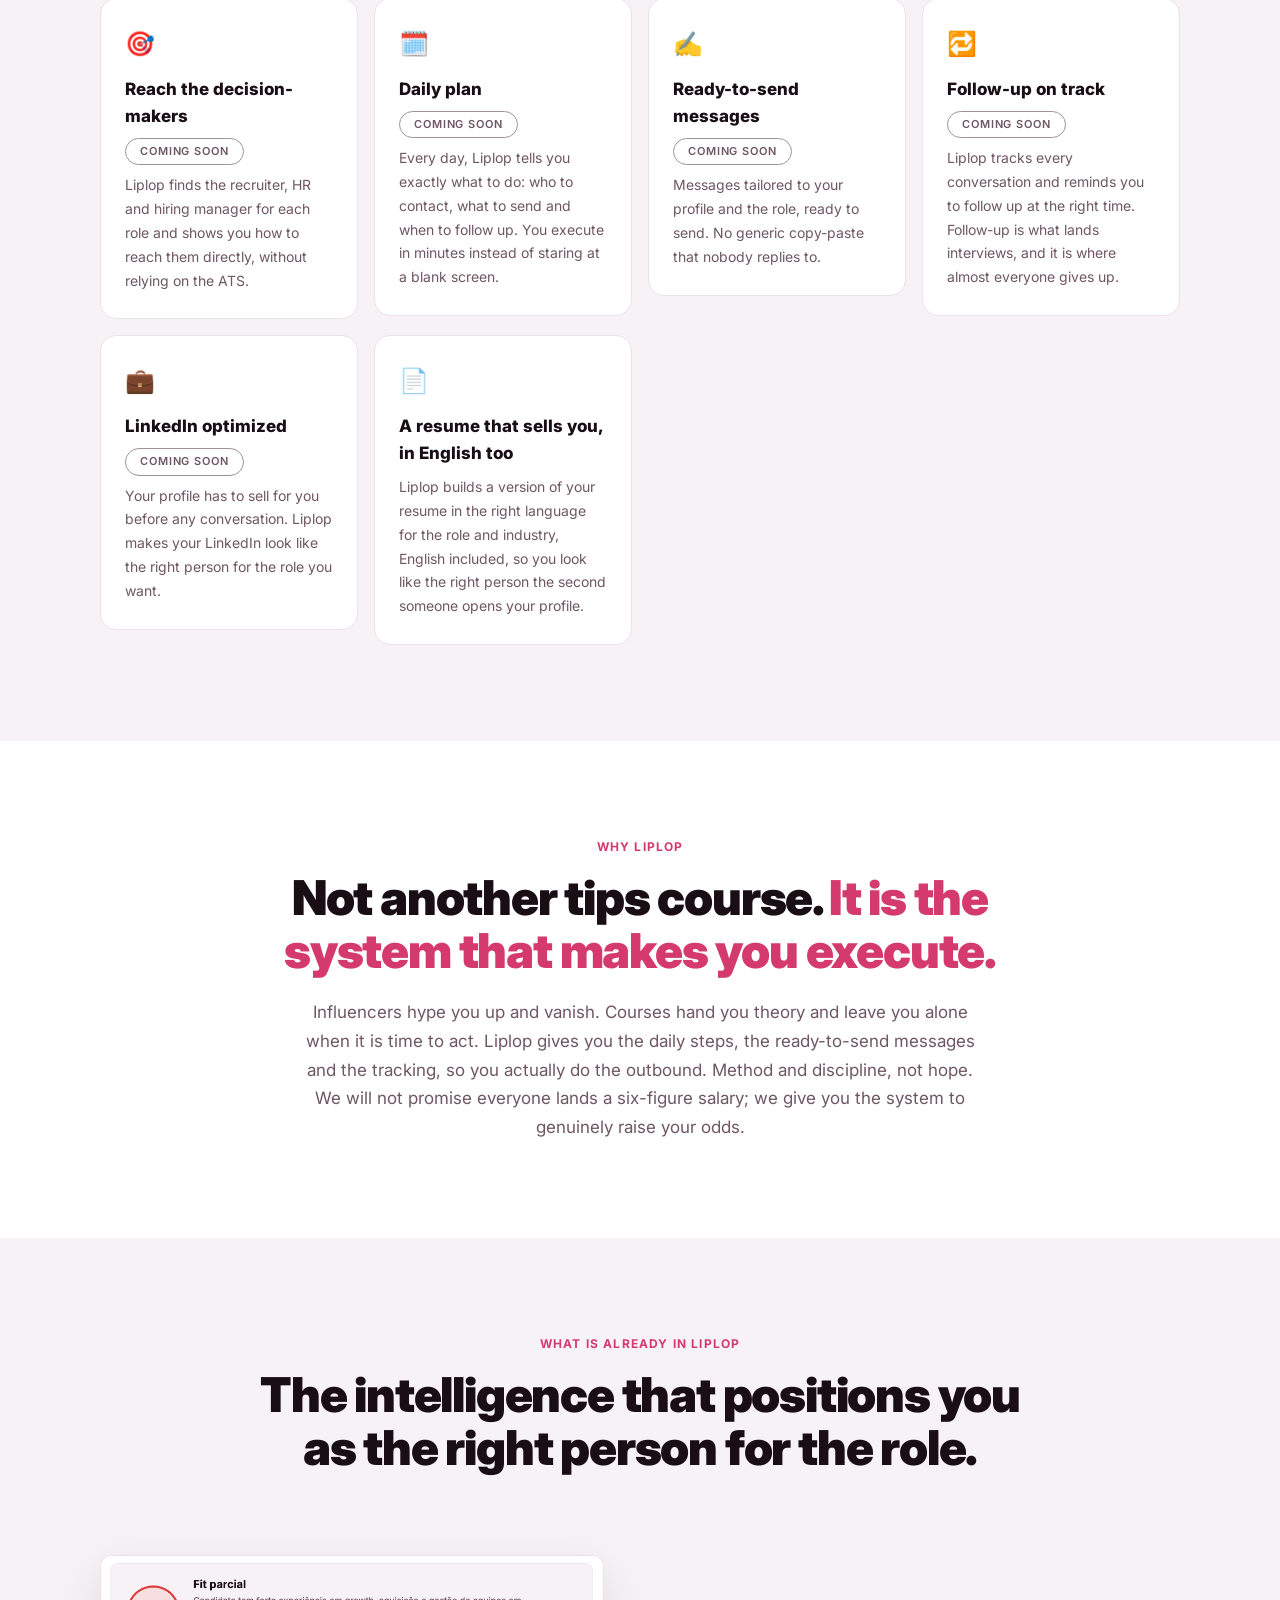
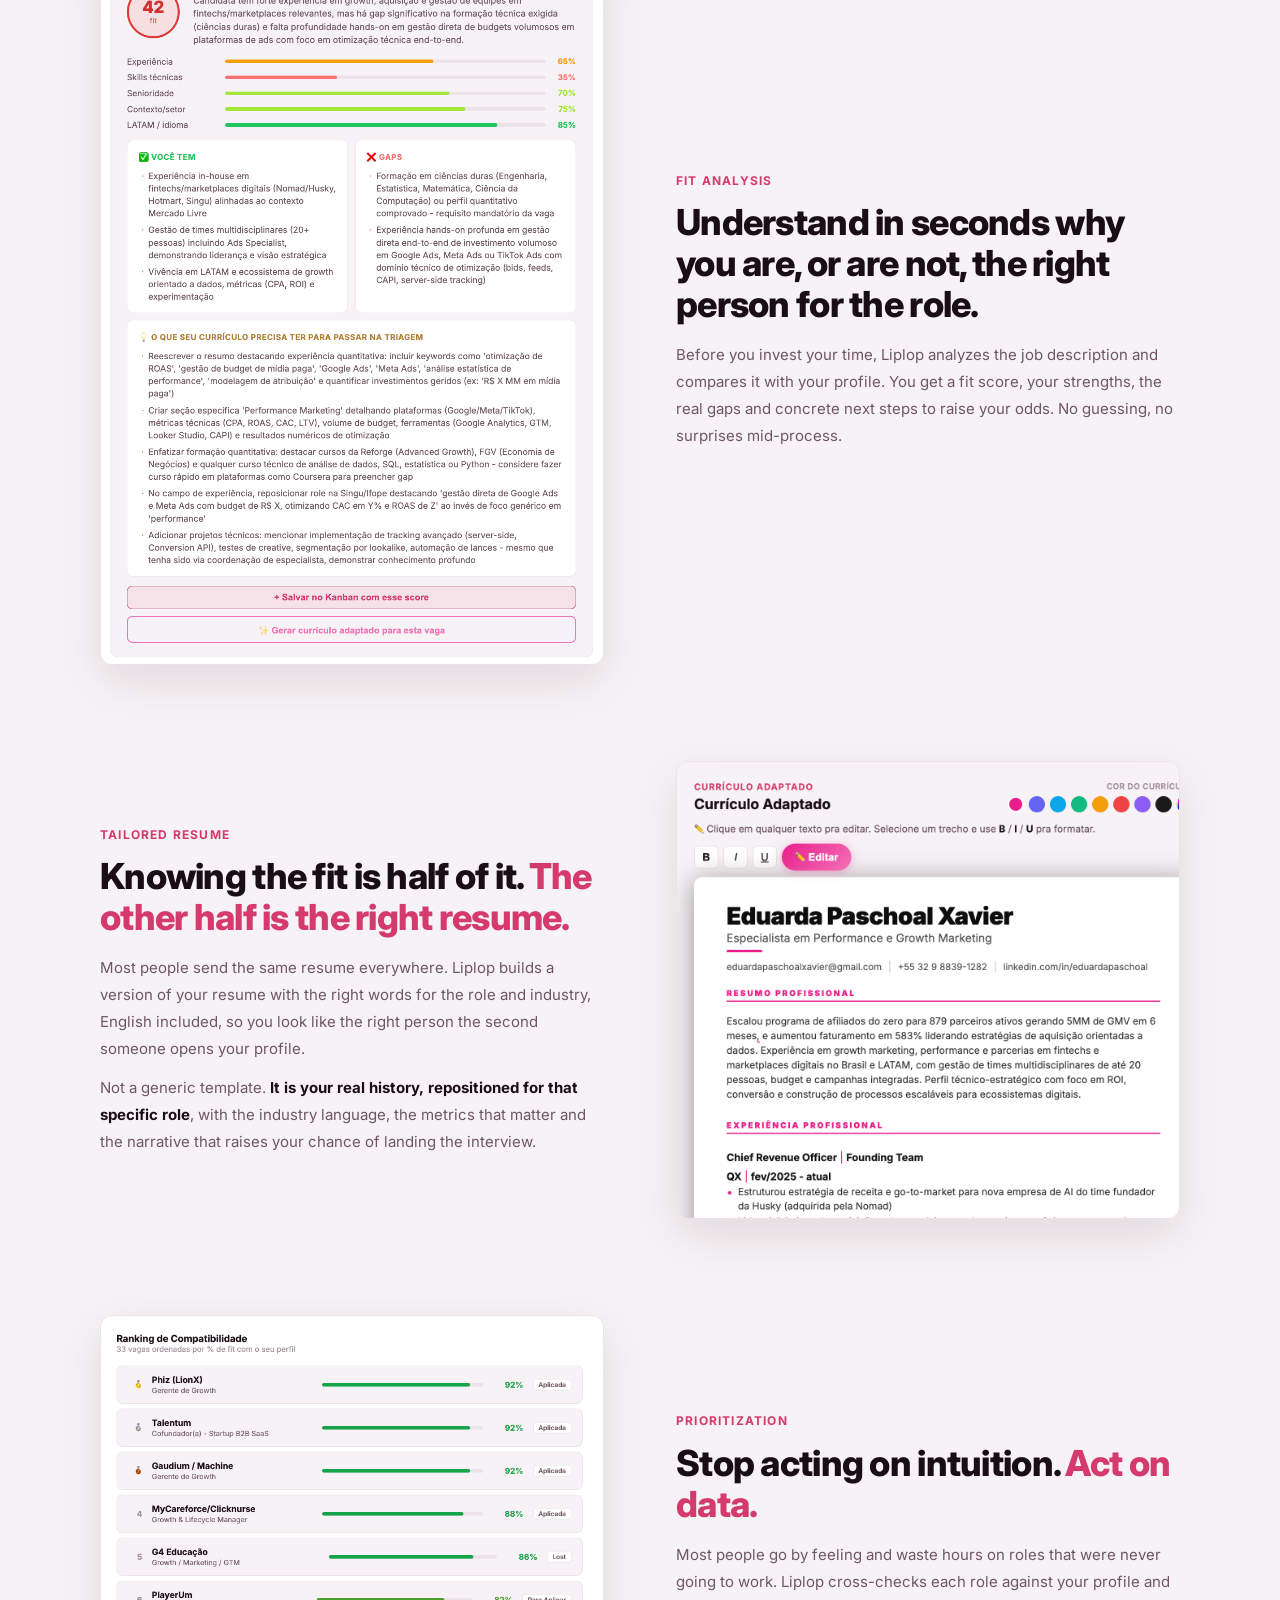
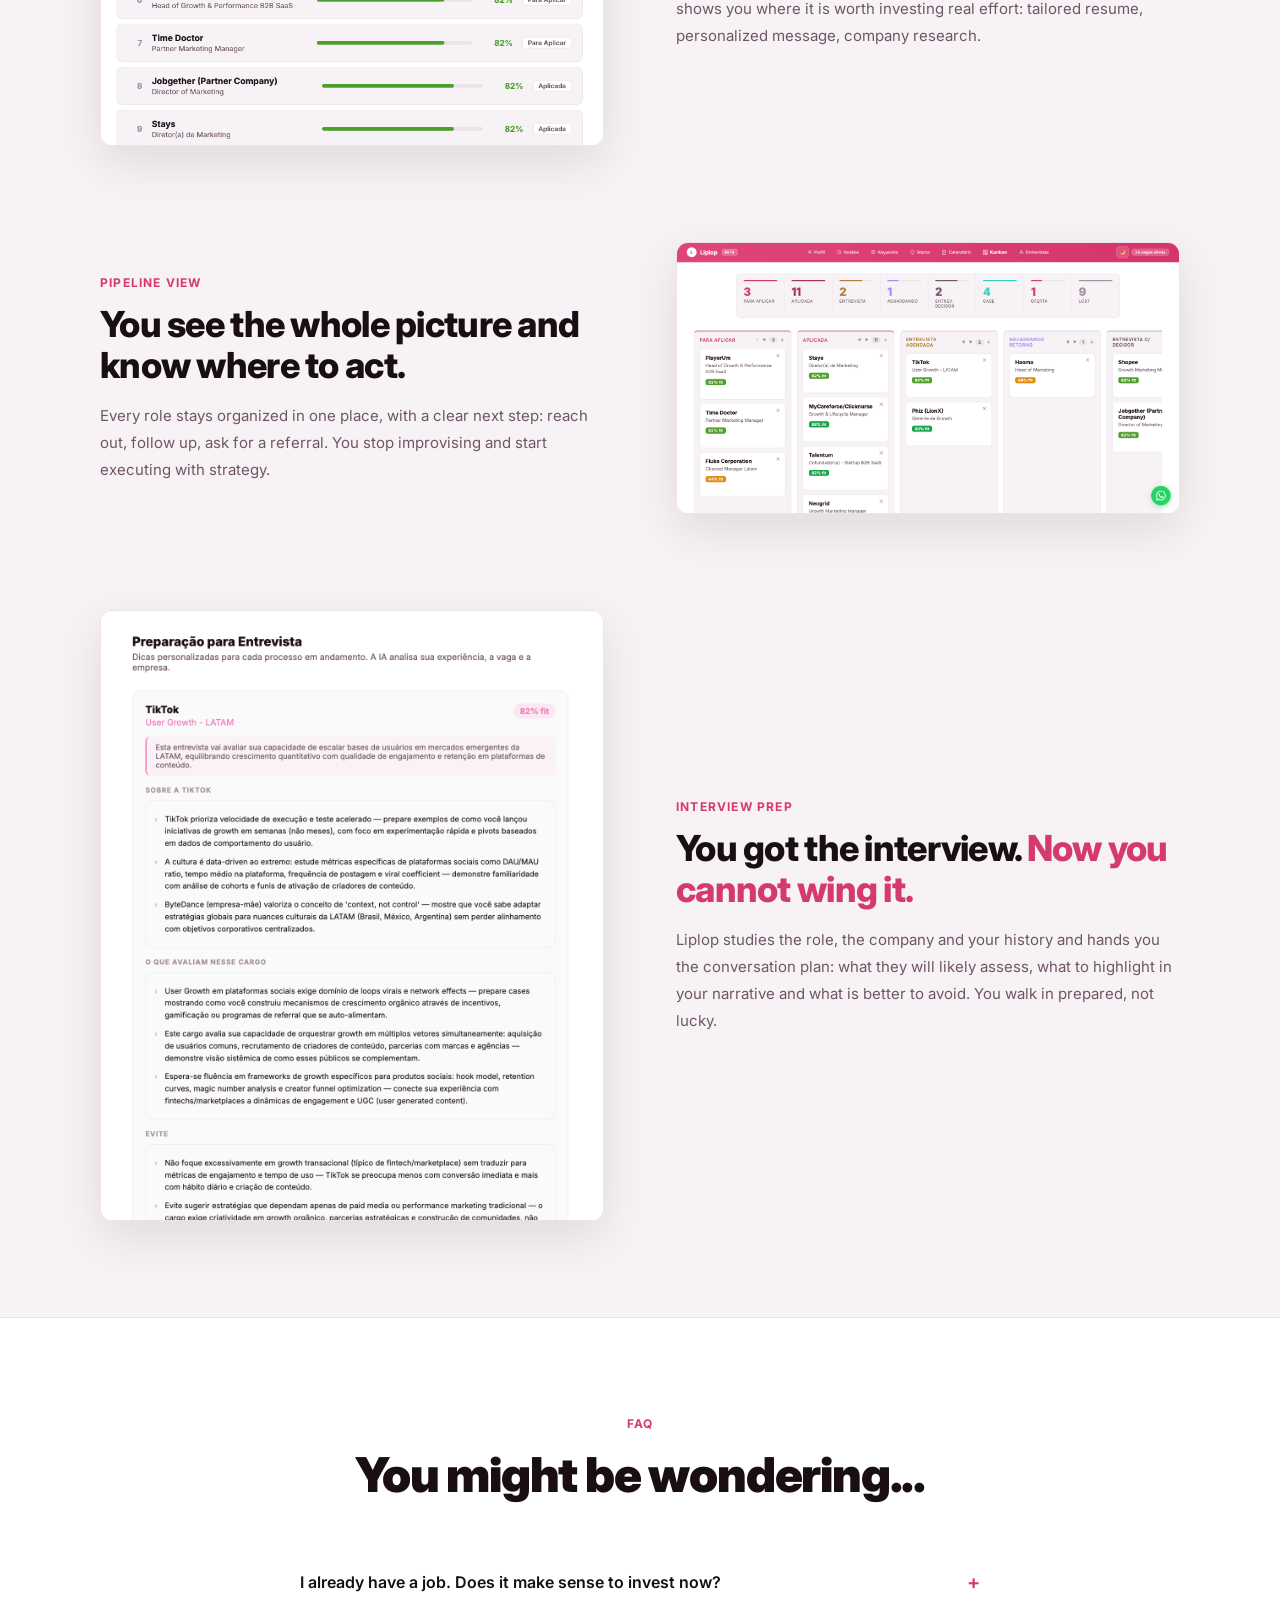
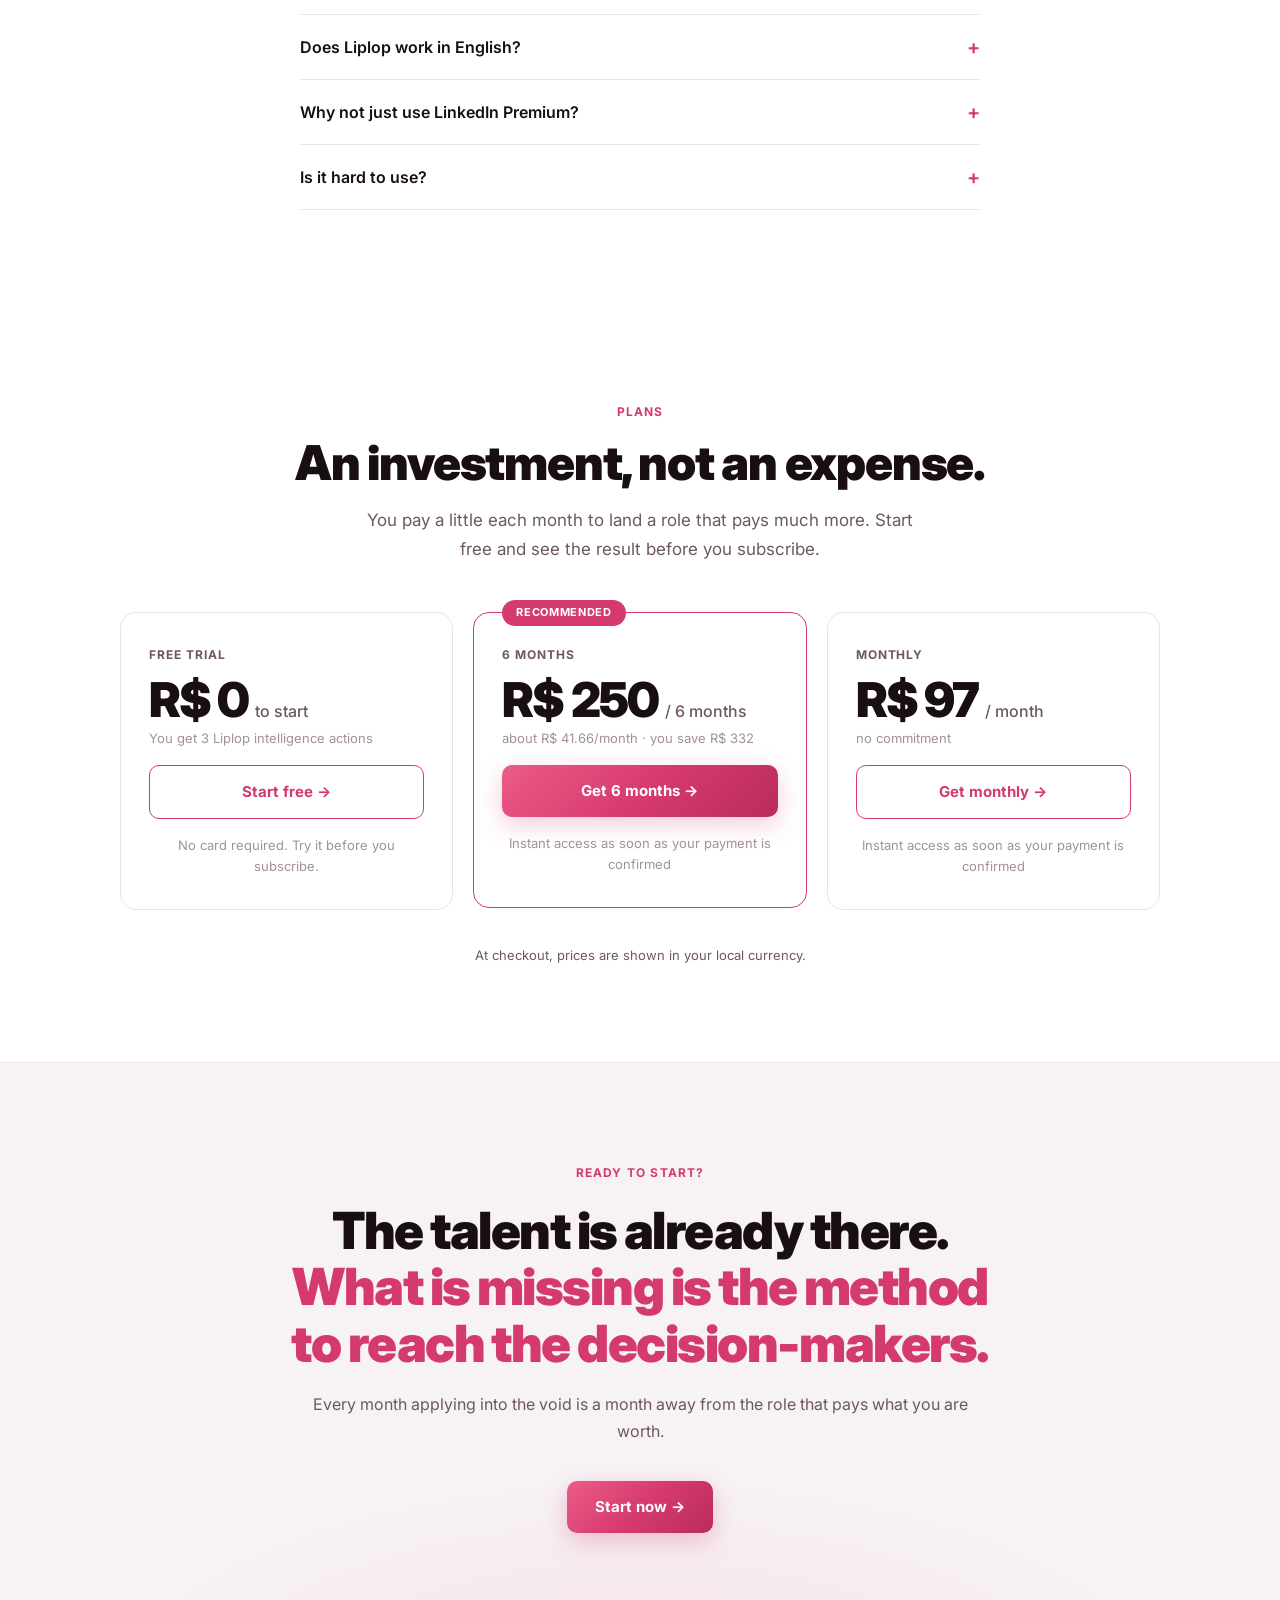
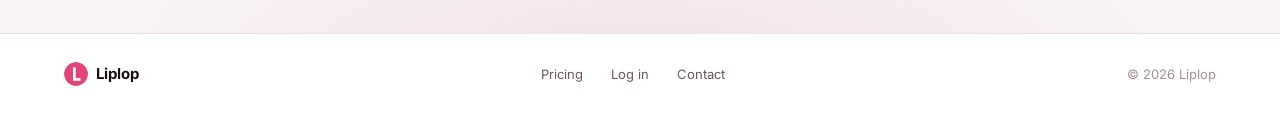
==== commit 88001c64: "fix: nota de preço na versão EN reflete Adaptive Pricing (moeda local) Adaptive Pricing está sempre " ====
--- a/index.html
+++ b/index.html
@@ -503,7 +503,7 @@
       'plans.freeName':'Free trial','plans.freePer':'to start','plans.freeDesc':'You get 3 Liplop intelligence actions','plans.freeCta':'Start free →','plans.freeTrust':'No card required. Try it before you subscribe.',
       'plans.best':'Recommended','plans.semName':'6 months','plans.semPer':'/ 6 months','plans.semDesc':'about R$ 41.66/month · you save R$ 332','plans.semCta':'Get 6 months →',
       'plans.monName':'Monthly','plans.monPer':'/ month','plans.monDesc':'no commitment','plans.monCta':'Get monthly →',
-      'plans.trust':'Instant access as soon as your payment is confirmed','plans.note':'Prices in Brazilian reais (BRL). International cards are accepted at checkout.',
+      'plans.trust':'Instant access as soon as your payment is confirmed','plans.note':'At checkout, prices are shown in your local currency.',
       'cta.label':'Ready to start?','cta.h':'The talent is already there. <em>What is missing is the method to reach the decision-makers.</em>','cta.p':'Every month applying into the void is a month away from the role that pays what you are worth.','cta.btn':'Start now →'
     }
   };
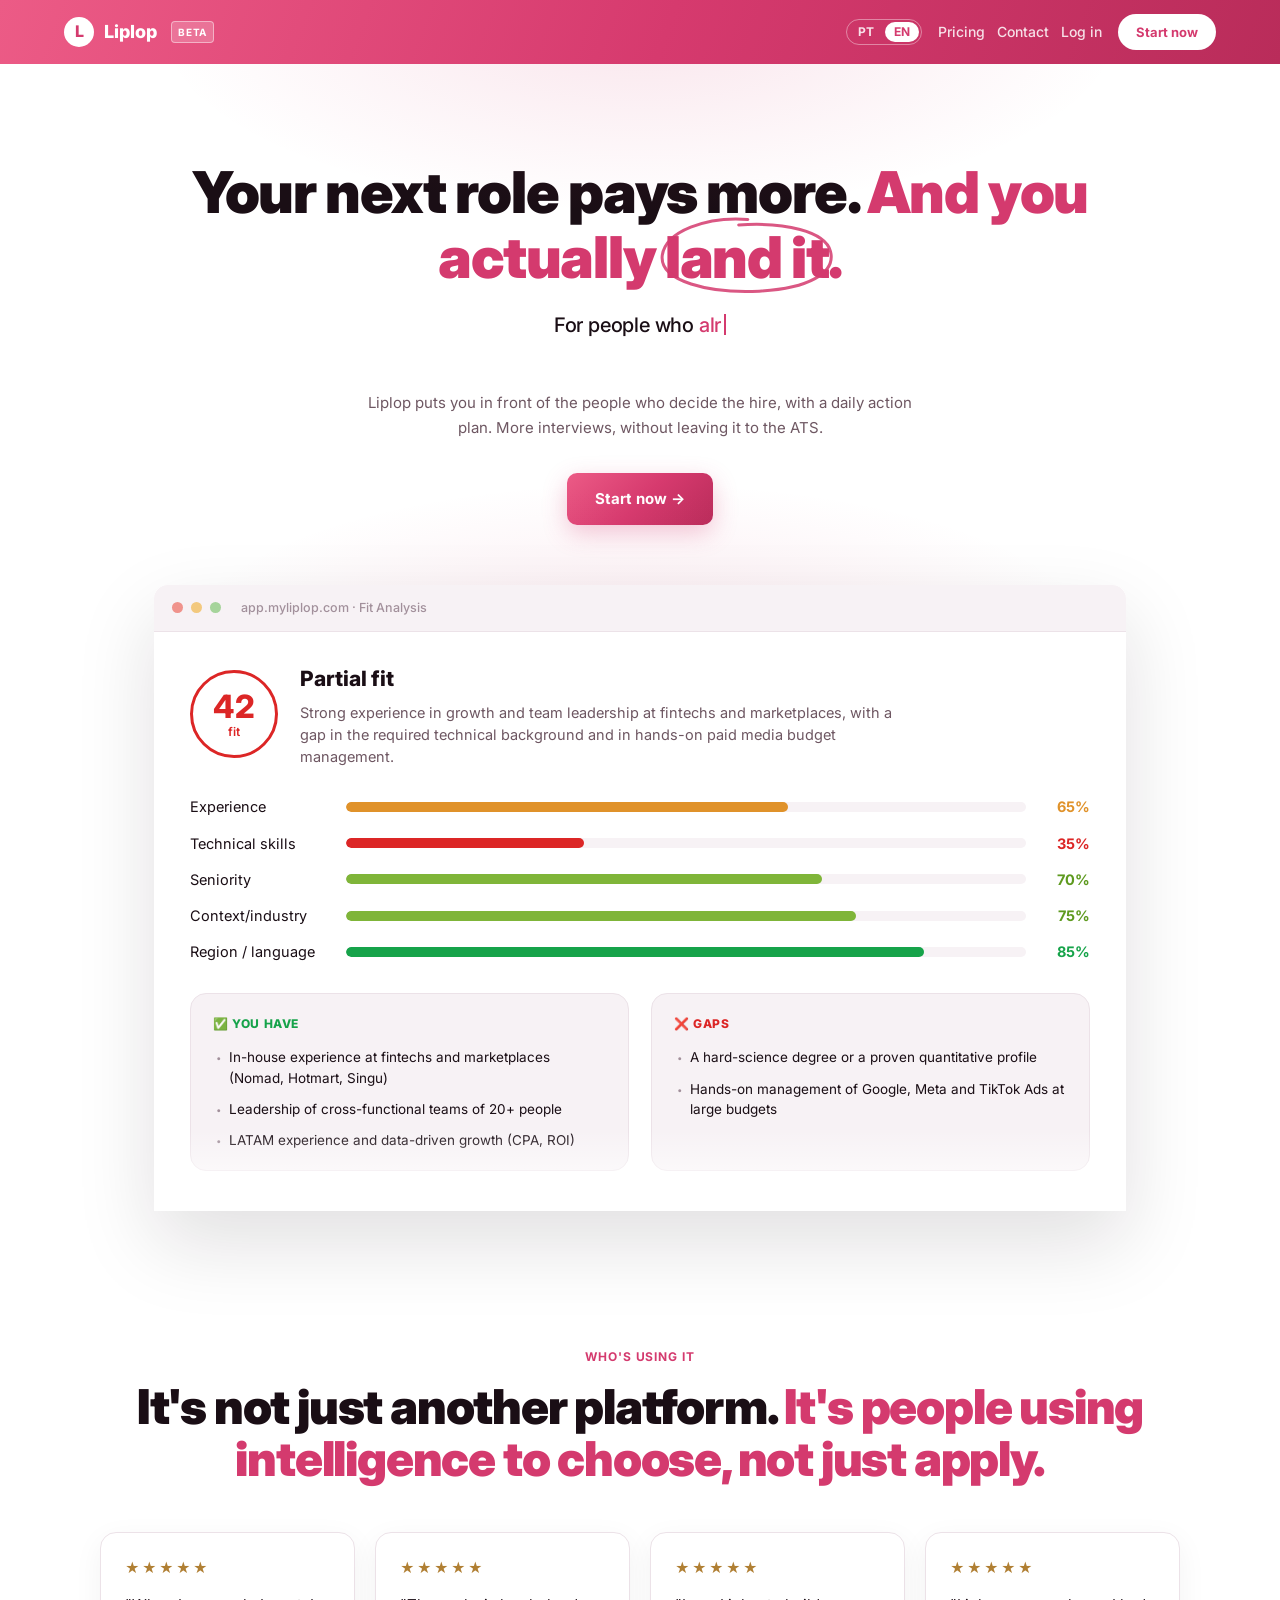
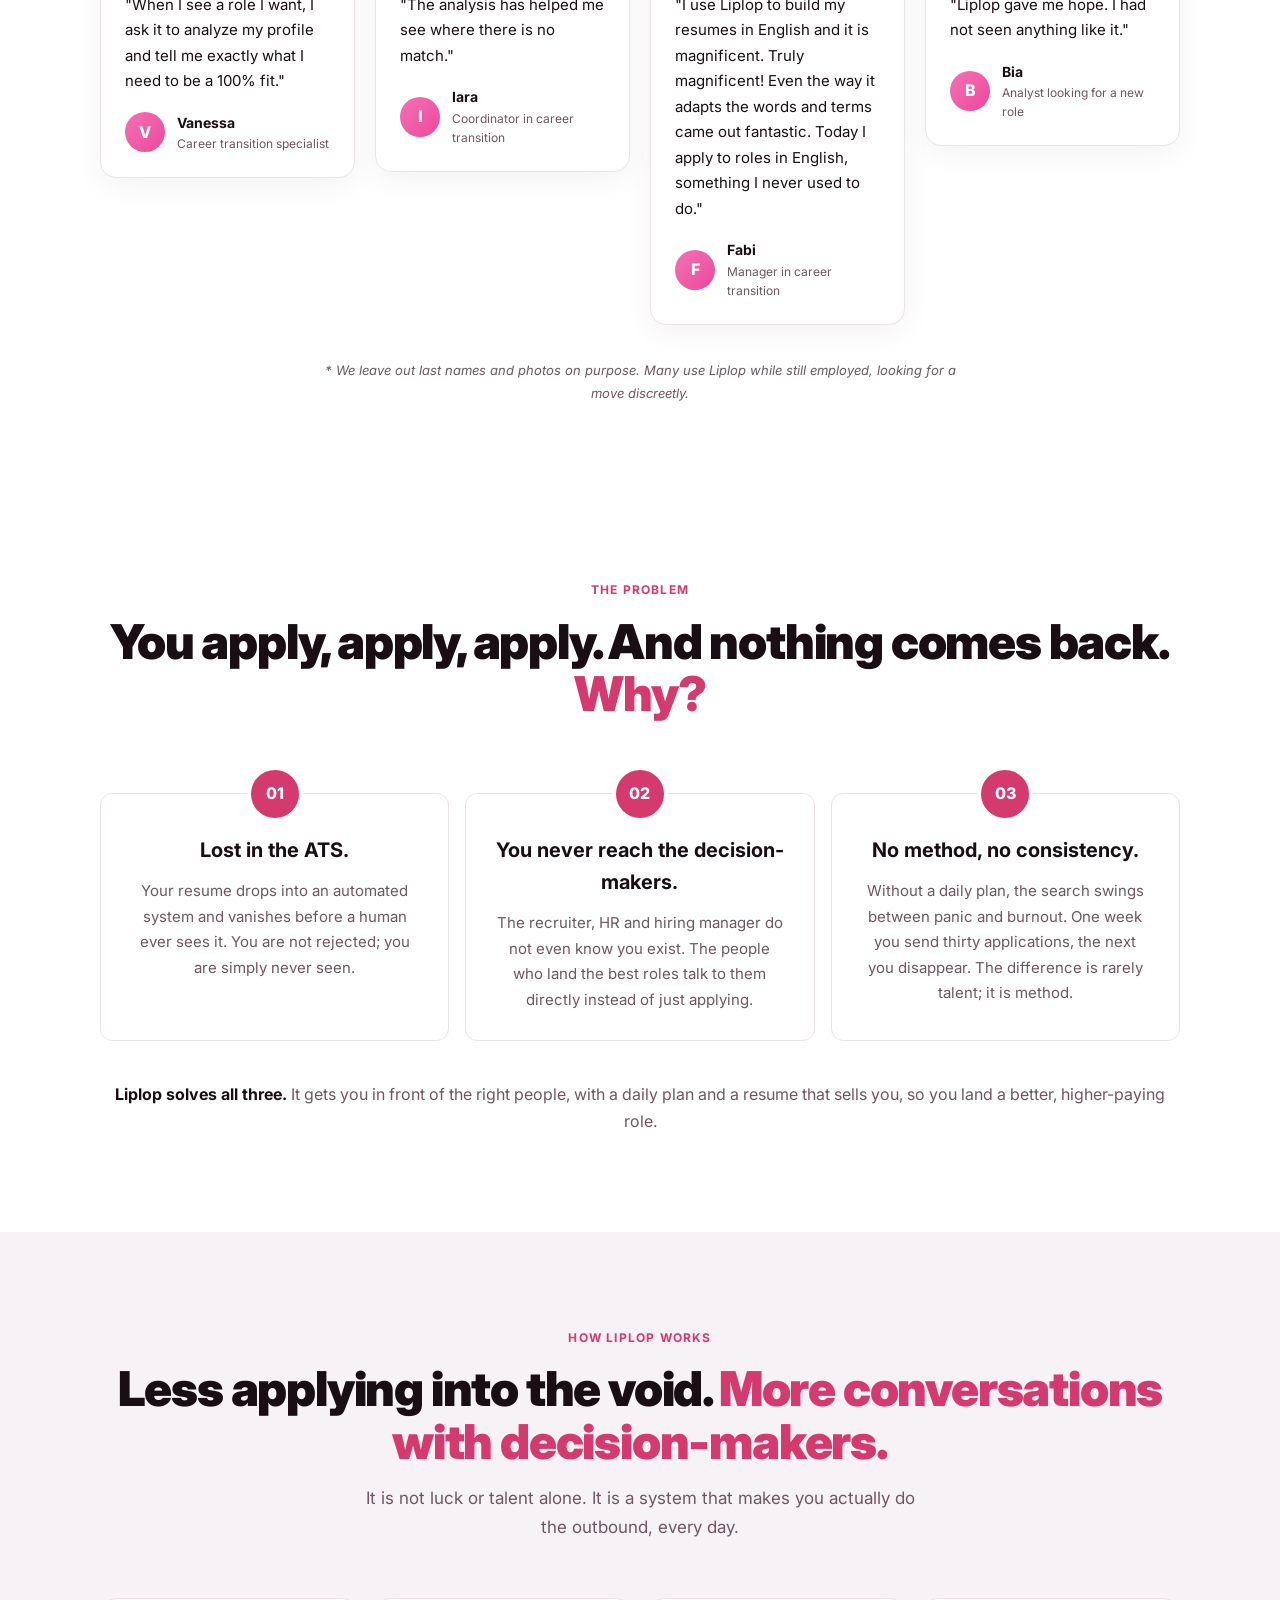
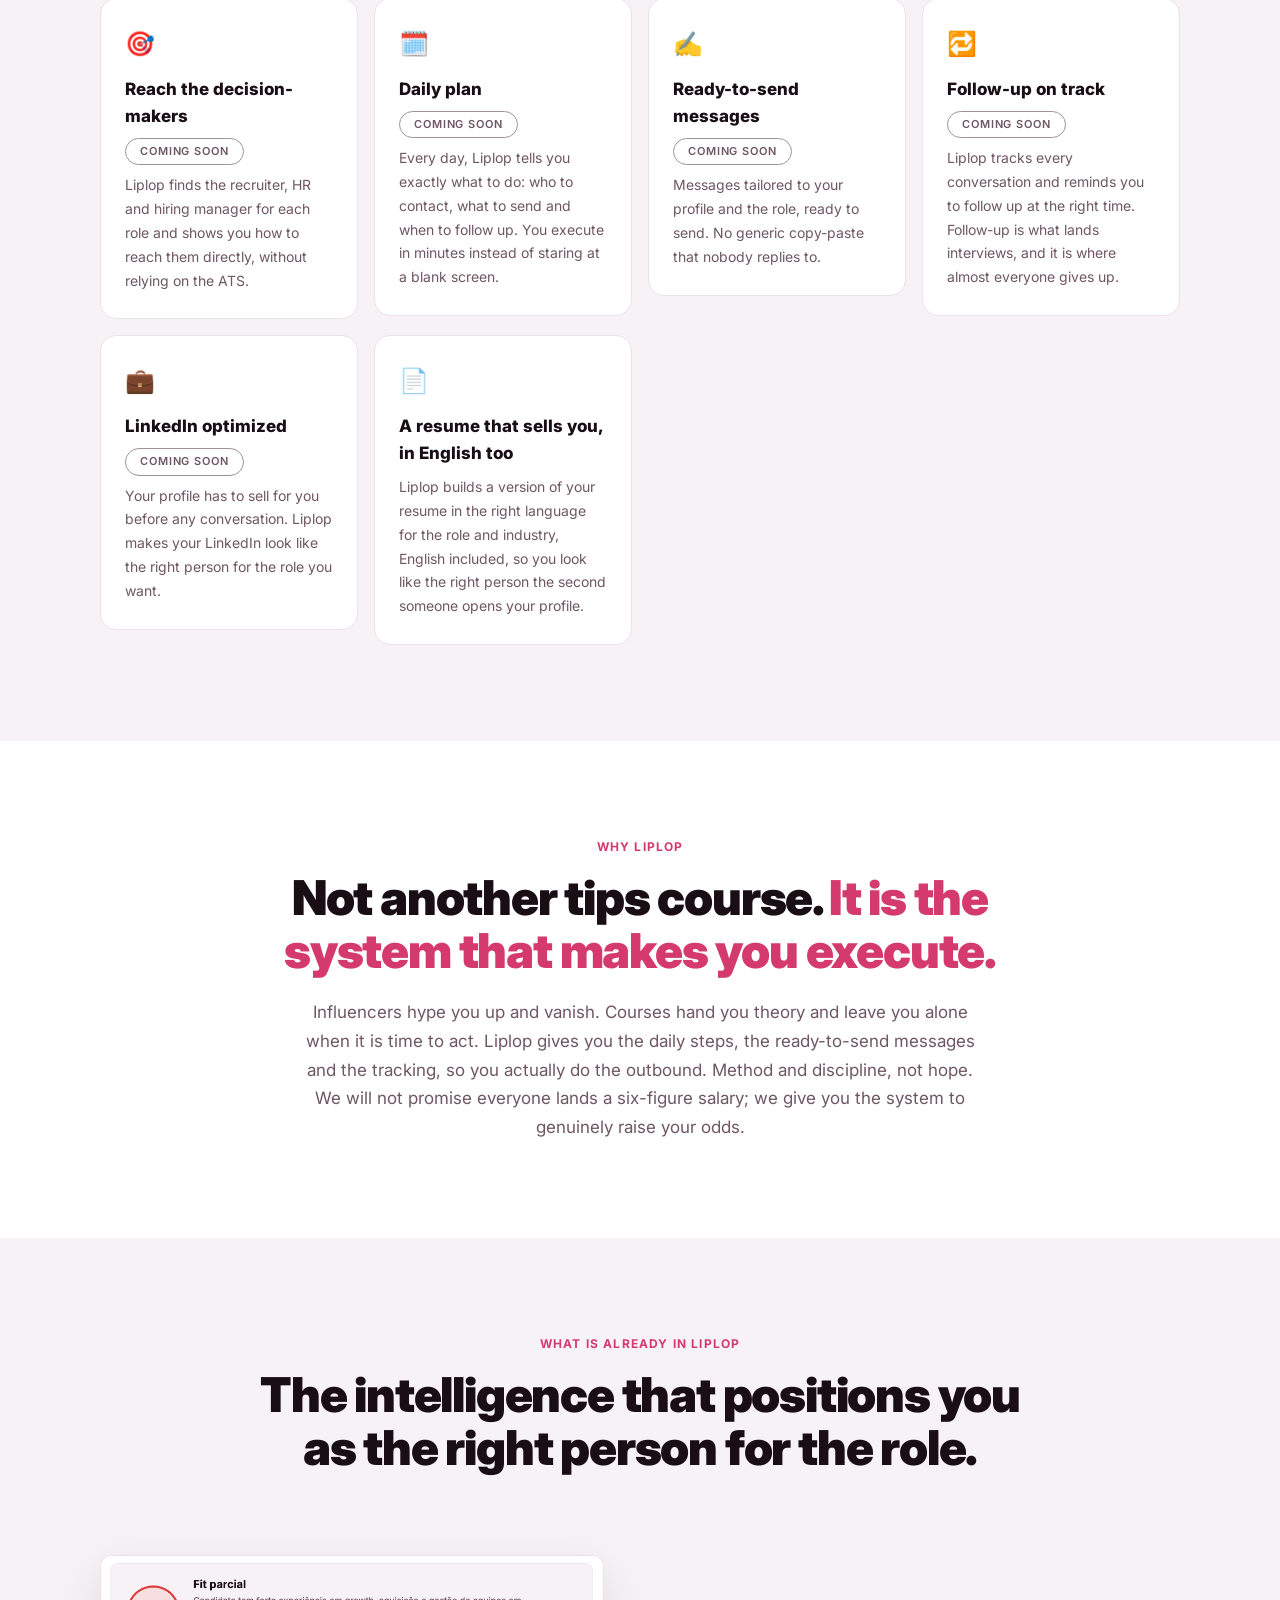
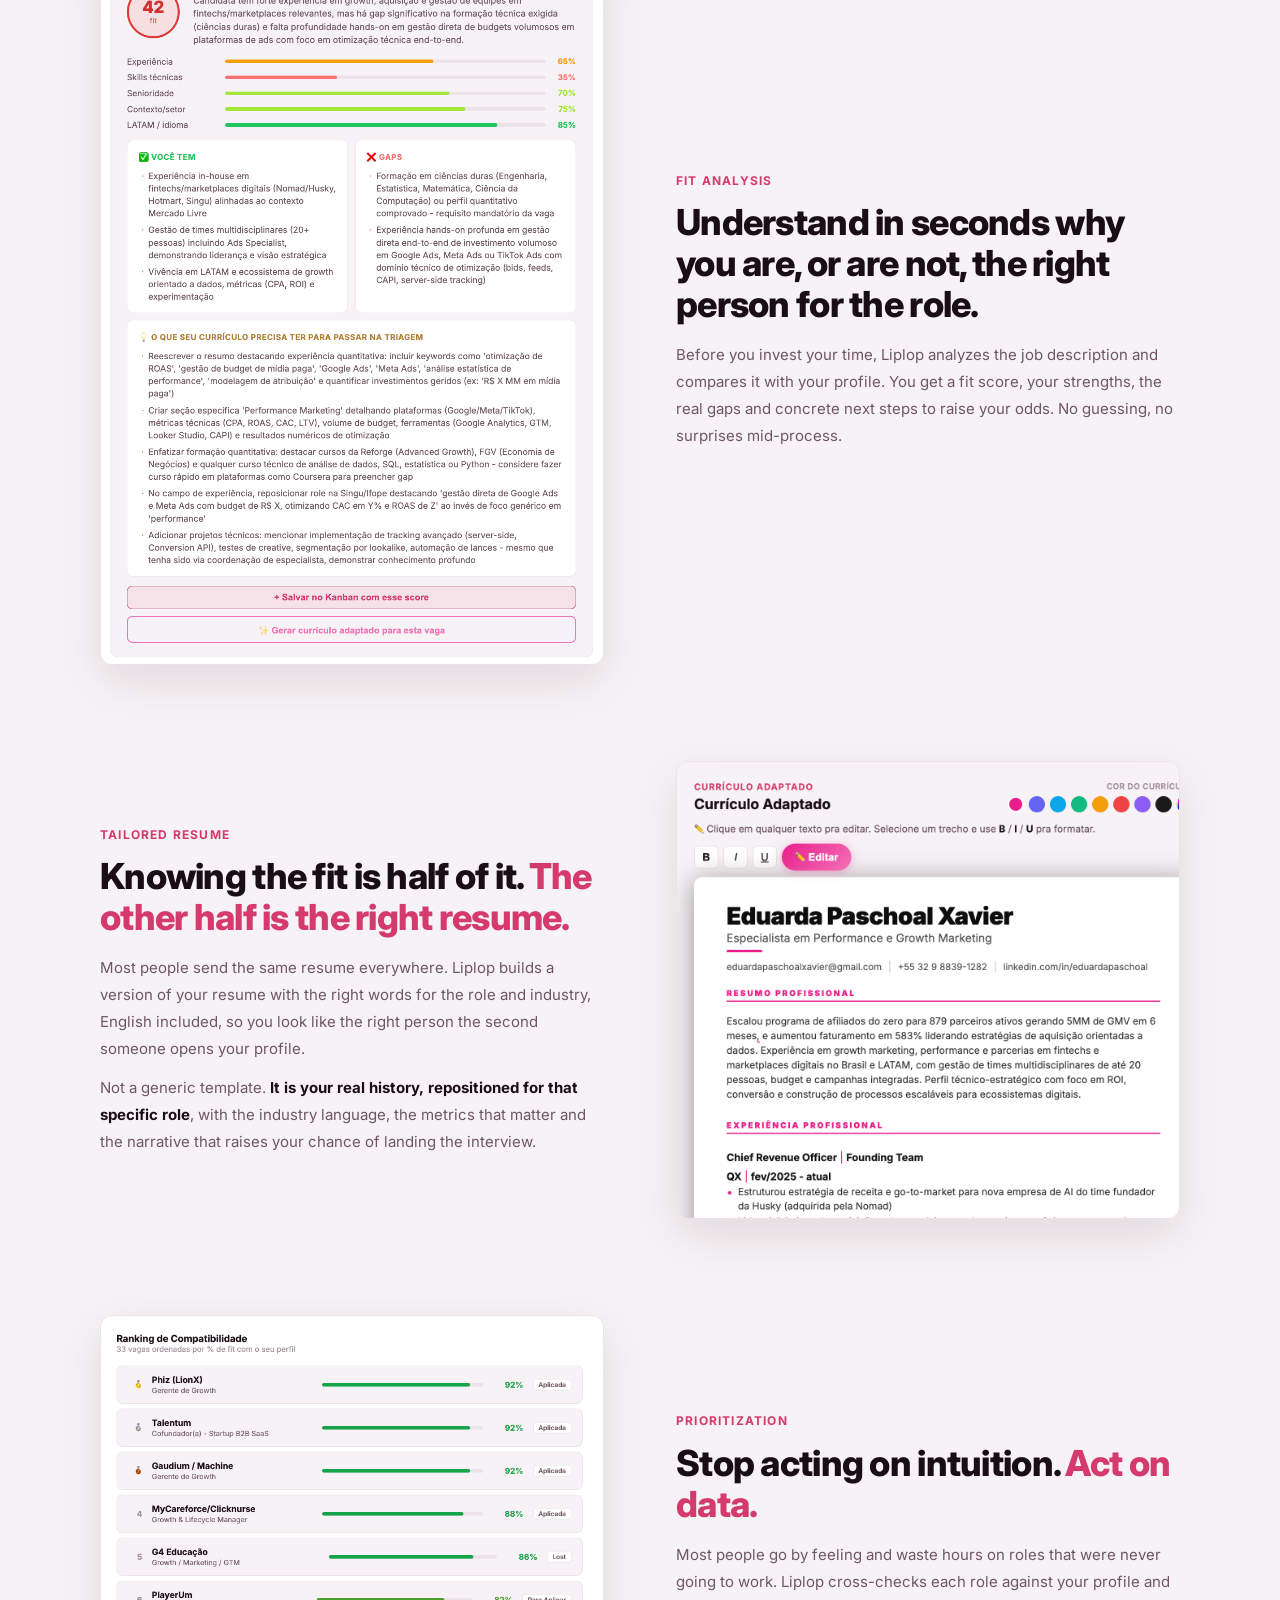
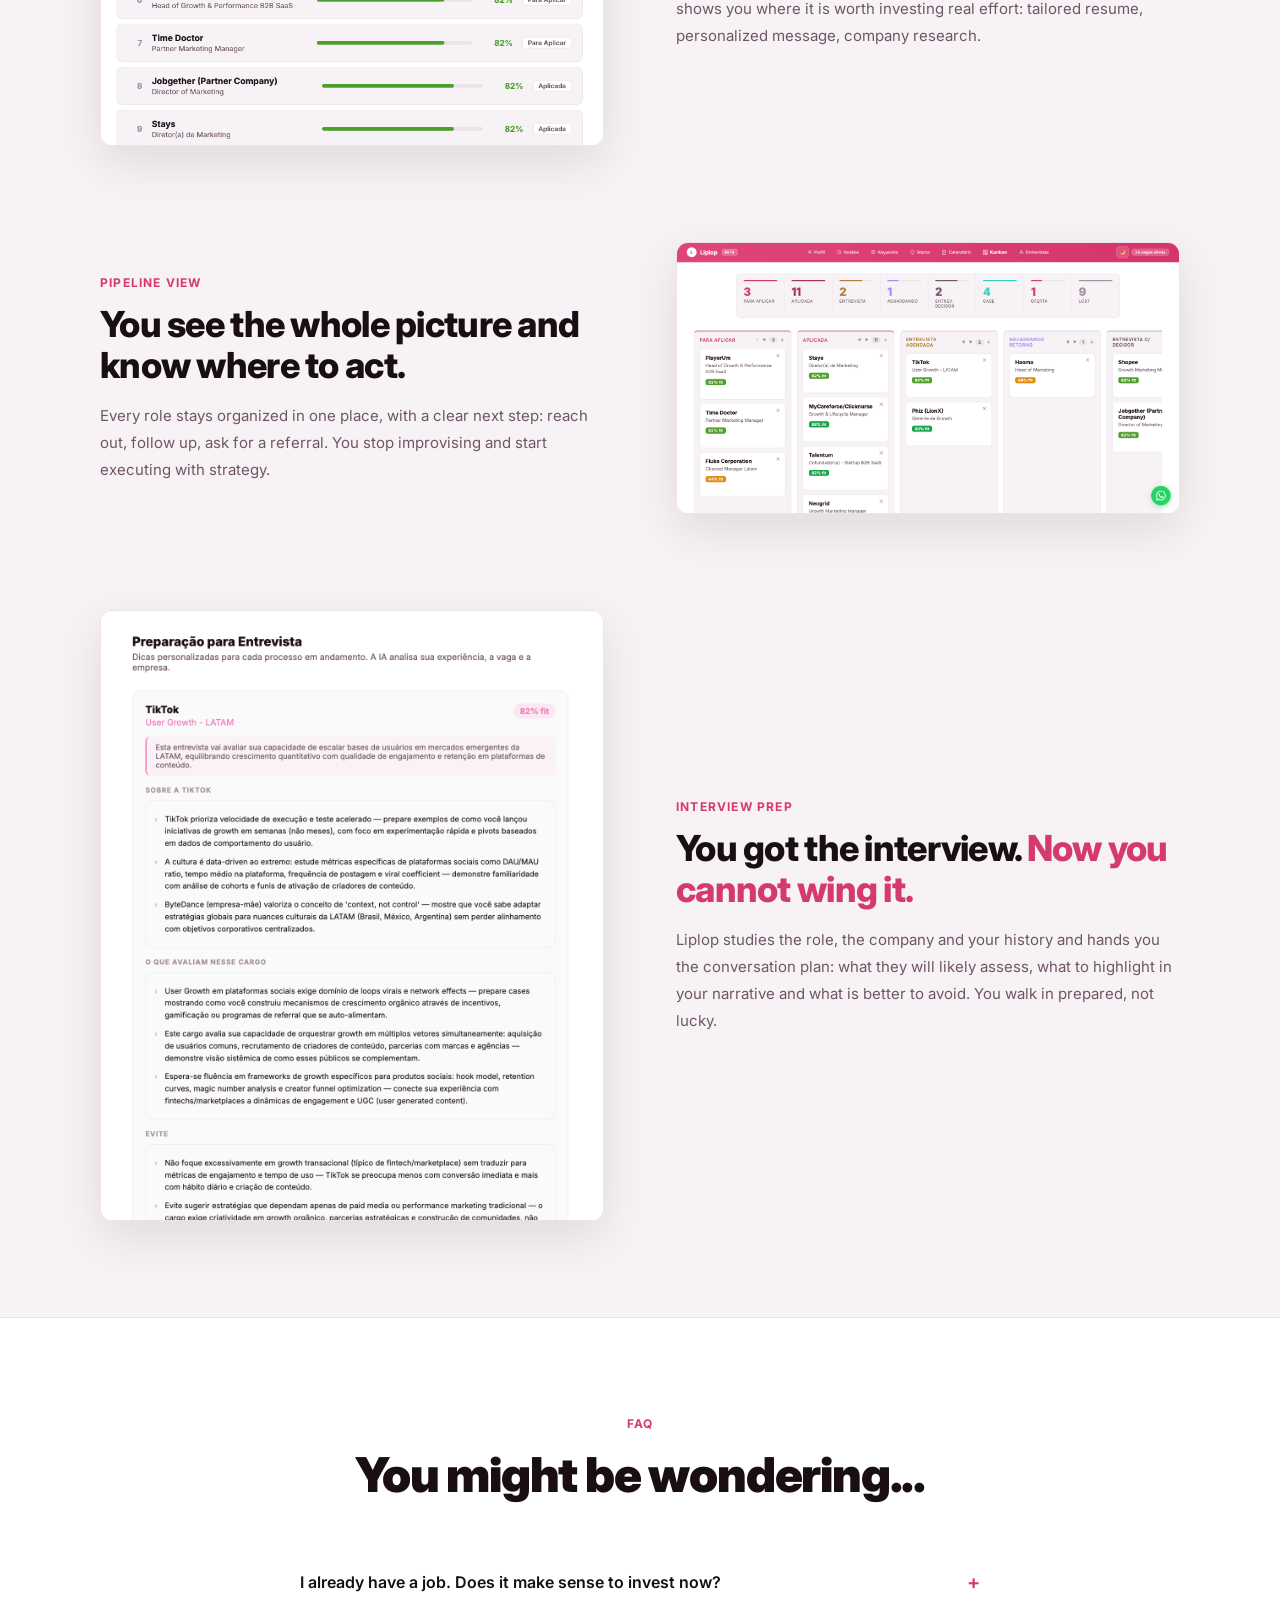
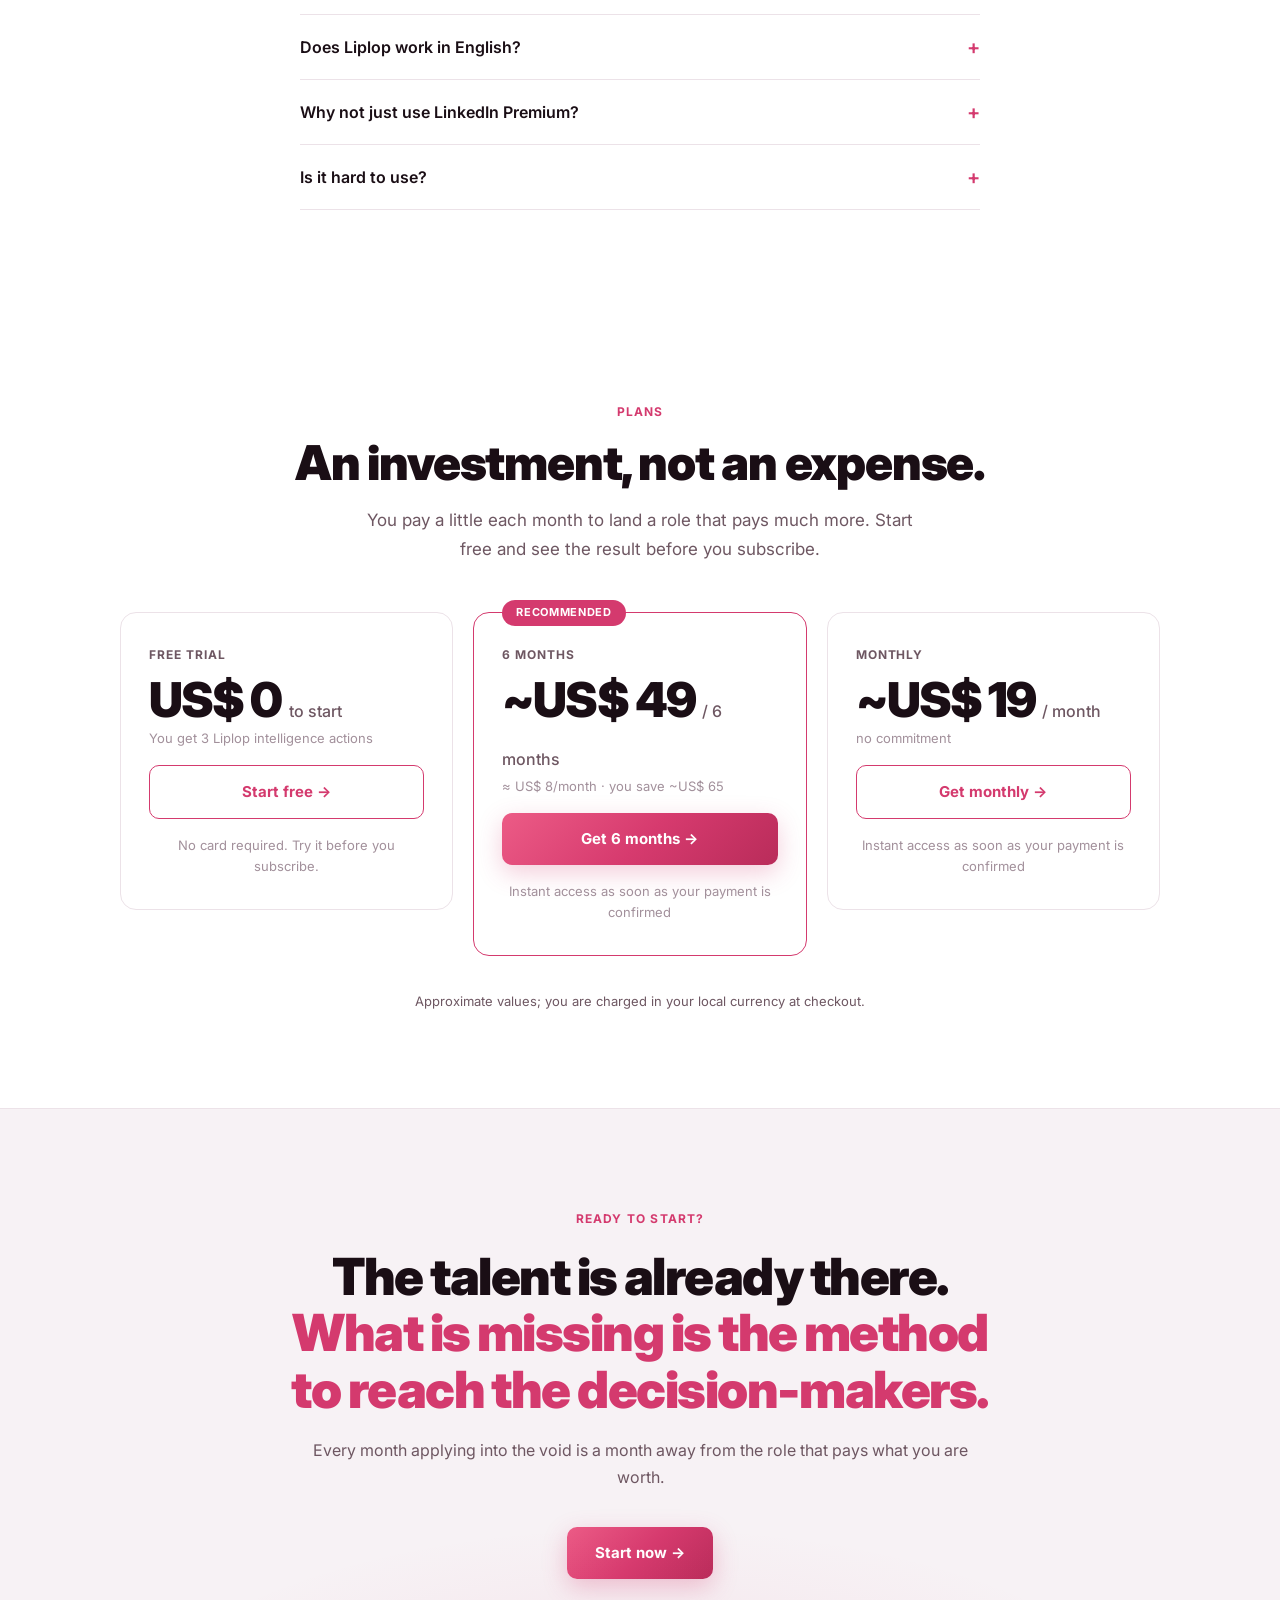
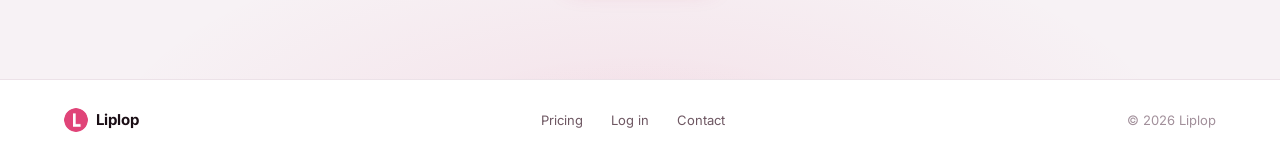
==== commit 1c2b6a5e: "feat: preços aproximados em US$ na versão EN (câmbio ~5,13) EN mostra ~US$ 19/mês e ~US$ 49/6 meses " ====
--- a/index.html
+++ b/index.html
@@ -321,7 +321,7 @@
       <!-- Teste grátis -->
       <div class="plan-card">
         <div class="plan-name" data-i18n="plans.freeName">Teste grátis</div>
-        <div class="plan-price">R$ 0 <span class="per" data-i18n="plans.freePer">pra começar</span></div>
+        <div class="plan-price"><span data-i18n="plans.freePrice">R$ 0</span> <span class="per" data-i18n="plans.freePer">pra começar</span></div>
         <div class="plan-annual" data-i18n="plans.freeDesc">Você tem direito a 3 ações de inteligência do Liplop</div>
         <a class="btn-plan-outline" href="https://app.myliplop.com" data-i18n="plans.freeCta">Começar teste →</a>
         <p class="plan-trust" data-i18n="plans.freeTrust">Sem cartão. Experimente antes de assinar.</p>
@@ -331,7 +331,7 @@
       <div class="plan-card featured">
         <div class="plan-best" data-i18n="plans.best">Recomendado</div>
         <div class="plan-name" data-i18n="plans.semName">Semestral</div>
-        <div class="plan-price">R$ 250 <span class="per" data-i18n="plans.semPer">/ 6 meses</span></div>
+        <div class="plan-price"><span data-i18n="plans.semPrice">R$ 250</span> <span class="per" data-i18n="plans.semPer">/ 6 meses</span></div>
         <div class="plan-annual" data-i18n="plans.semDesc">equivale a R$ 41,66/mês · você economiza R$ 332</div>
         <a class="btn-plan-rose" href="https://buy.stripe.com/eVq7sM4Ky4mJ4cJeG400003" data-i18n="plans.semCta">Assinar semestral →</a>
         <p class="plan-trust" data-i18n="plans.trust">Acesso imediato assim que o pagamento for confirmado</p>
@@ -340,7 +340,7 @@
       <!-- Mensal -->
       <div class="plan-card">
         <div class="plan-name" data-i18n="plans.monName">Mensal</div>
-        <div class="plan-price">R$ 97 <span class="per" data-i18n="plans.monPer">/ mês</span></div>
+        <div class="plan-price"><span data-i18n="plans.monPrice">R$ 97</span> <span class="per" data-i18n="plans.monPer">/ mês</span></div>
         <div class="plan-annual" data-i18n="plans.monDesc">sem fidelidade</div>
         <a class="btn-plan-outline" href="https://buy.stripe.com/7sY6oIgtgg5rgZveG400004" data-i18n="plans.monCta">Assinar mensal →</a>
         <p class="plan-trust" data-i18n="plans.trust">Acesso imediato assim que o pagamento for confirmado</p>
@@ -450,6 +450,7 @@
       'faq.q3':'Por que não uso só o LinkedIn Premium?','faq.a3':'LinkedIn Premium te ajuda a ser visto. O Liplop te ajuda a agir certo: chegar nas pessoas certas, com a mensagem certa, na hora certa. Um resolve exposição, o outro resolve execução.',
       'faq.q4':'É difícil de usar?','faq.a4':'O setup leva menos de 10 minutos. Você adiciona suas vagas e o Liplop faz o resto.',
       'plans.label':'Planos','plans.h2':'Um investimento, não um gasto.','plans.sub':'Você paga pouco por mês para conquistar um cargo que paga muito mais. Comece grátis e veja o resultado antes de assinar.',
+      'plans.freePrice':'R$ 0','plans.semPrice':'R$ 250','plans.monPrice':'R$ 97',
       'plans.freeName':'Teste grátis','plans.freePer':'pra começar','plans.freeDesc':'Você tem direito a 3 ações de inteligência do Liplop','plans.freeCta':'Começar teste →','plans.freeTrust':'Sem cartão. Experimente antes de assinar.',
       'plans.best':'Recomendado','plans.semName':'Semestral','plans.semPer':'/ 6 meses','plans.semDesc':'equivale a R$ 41,66/mês · você economiza R$ 332','plans.semCta':'Assinar semestral →',
       'plans.monName':'Mensal','plans.monPer':'/ mês','plans.monDesc':'sem fidelidade','plans.monCta':'Assinar mensal →',
@@ -500,10 +501,11 @@
       'faq.q3':'Why not just use LinkedIn Premium?','faq.a3':'LinkedIn Premium helps you get seen. Liplop helps you act right: reach the right people, with the right message, at the right time. One solves visibility, the other solves execution.',
       'faq.q4':'Is it hard to use?','faq.a4':'Setup takes under 10 minutes. You add your roles and Liplop does the rest.',
       'plans.label':'Plans','plans.h2':'An investment, not an expense.','plans.sub':'You pay a little each month to land a role that pays much more. Start free and see the result before you subscribe.',
+      'plans.freePrice':'US$ 0','plans.semPrice':'~US$ 49','plans.monPrice':'~US$ 19',
       'plans.freeName':'Free trial','plans.freePer':'to start','plans.freeDesc':'You get 3 Liplop intelligence actions','plans.freeCta':'Start free →','plans.freeTrust':'No card required. Try it before you subscribe.',
-      'plans.best':'Recommended','plans.semName':'6 months','plans.semPer':'/ 6 months','plans.semDesc':'about R$ 41.66/month · you save R$ 332','plans.semCta':'Get 6 months →',
+      'plans.best':'Recommended','plans.semName':'6 months','plans.semPer':'/ 6 months','plans.semDesc':'≈ US$ 8/month · you save ~US$ 65','plans.semCta':'Get 6 months →',
       'plans.monName':'Monthly','plans.monPer':'/ month','plans.monDesc':'no commitment','plans.monCta':'Get monthly →',
-      'plans.trust':'Instant access as soon as your payment is confirmed','plans.note':'At checkout, prices are shown in your local currency.',
+      'plans.trust':'Instant access as soon as your payment is confirmed','plans.note':'Approximate values; you are charged in your local currency at checkout.',
       'cta.label':'Ready to start?','cta.h':'The talent is already there. <em>What is missing is the method to reach the decision-makers.</em>','cta.p':'Every month applying into the void is a month away from the role that pays what you are worth.','cta.btn':'Start now →'
     }
   };
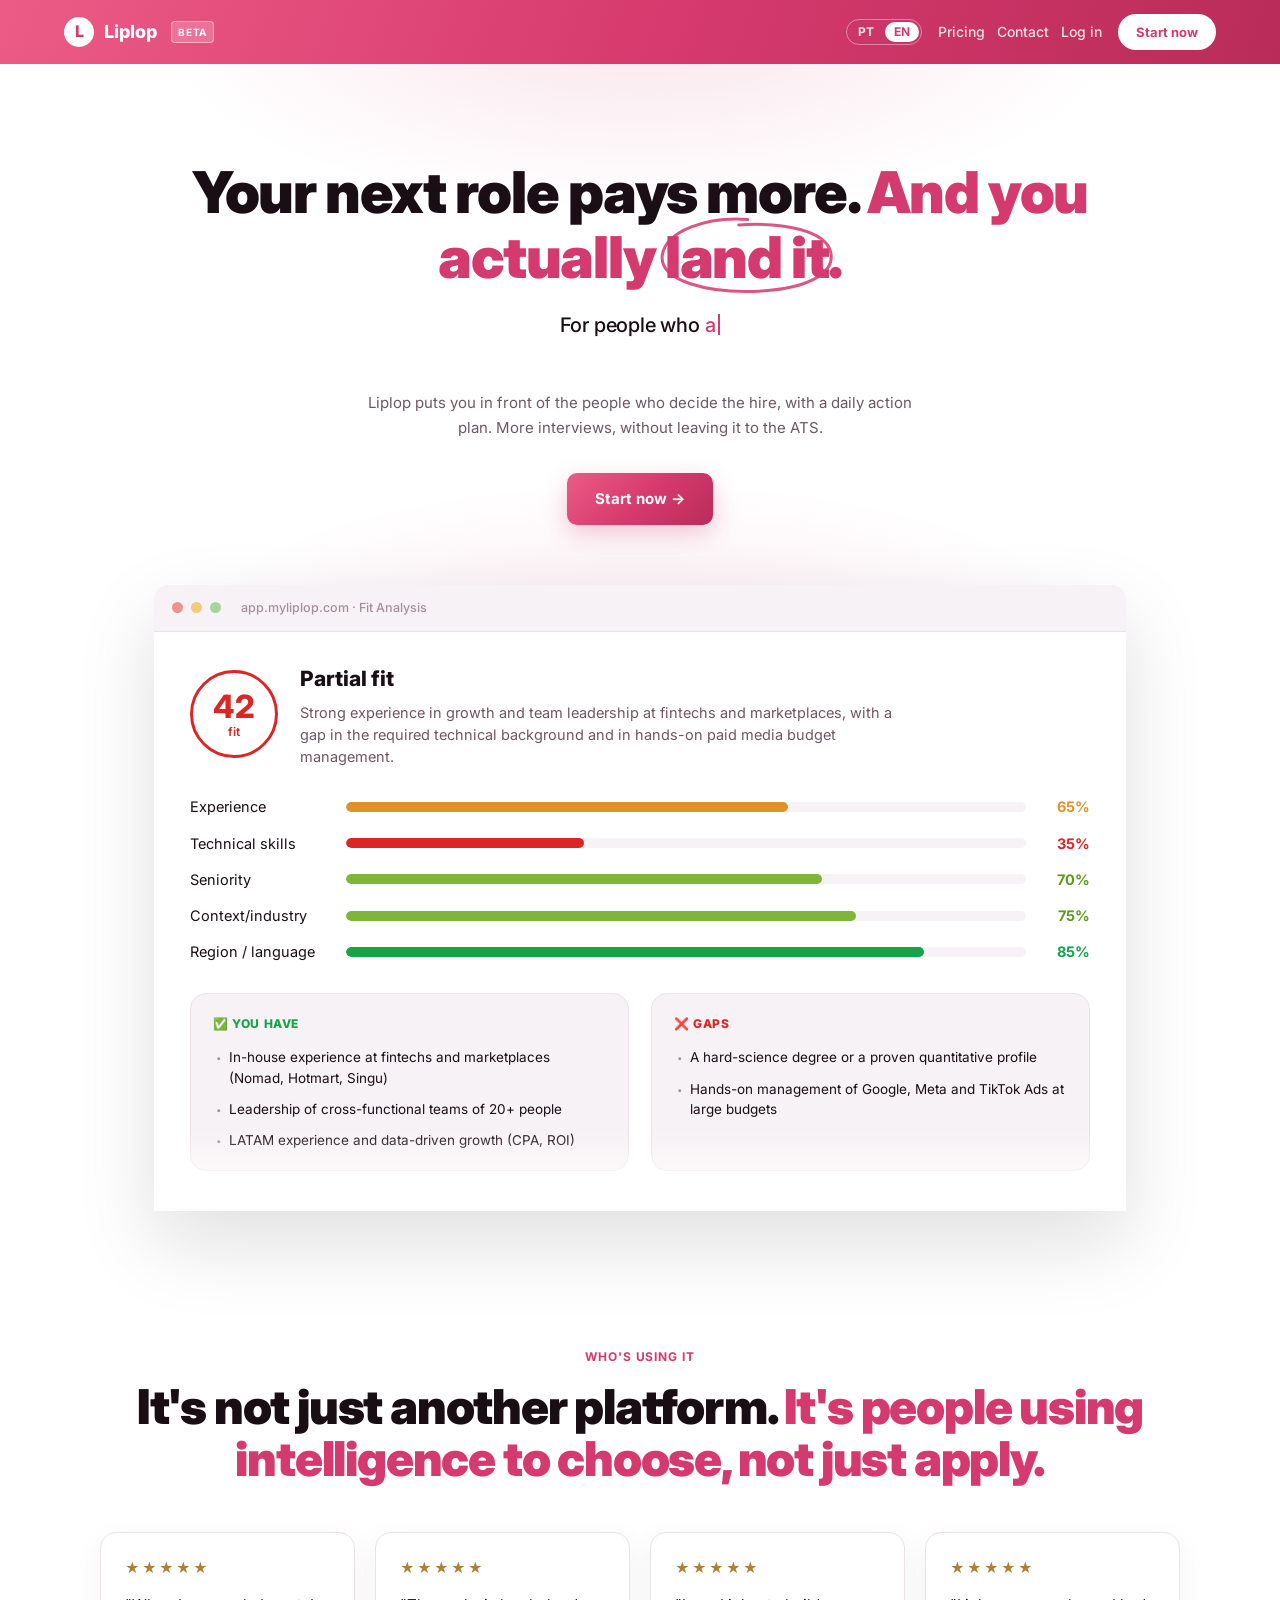
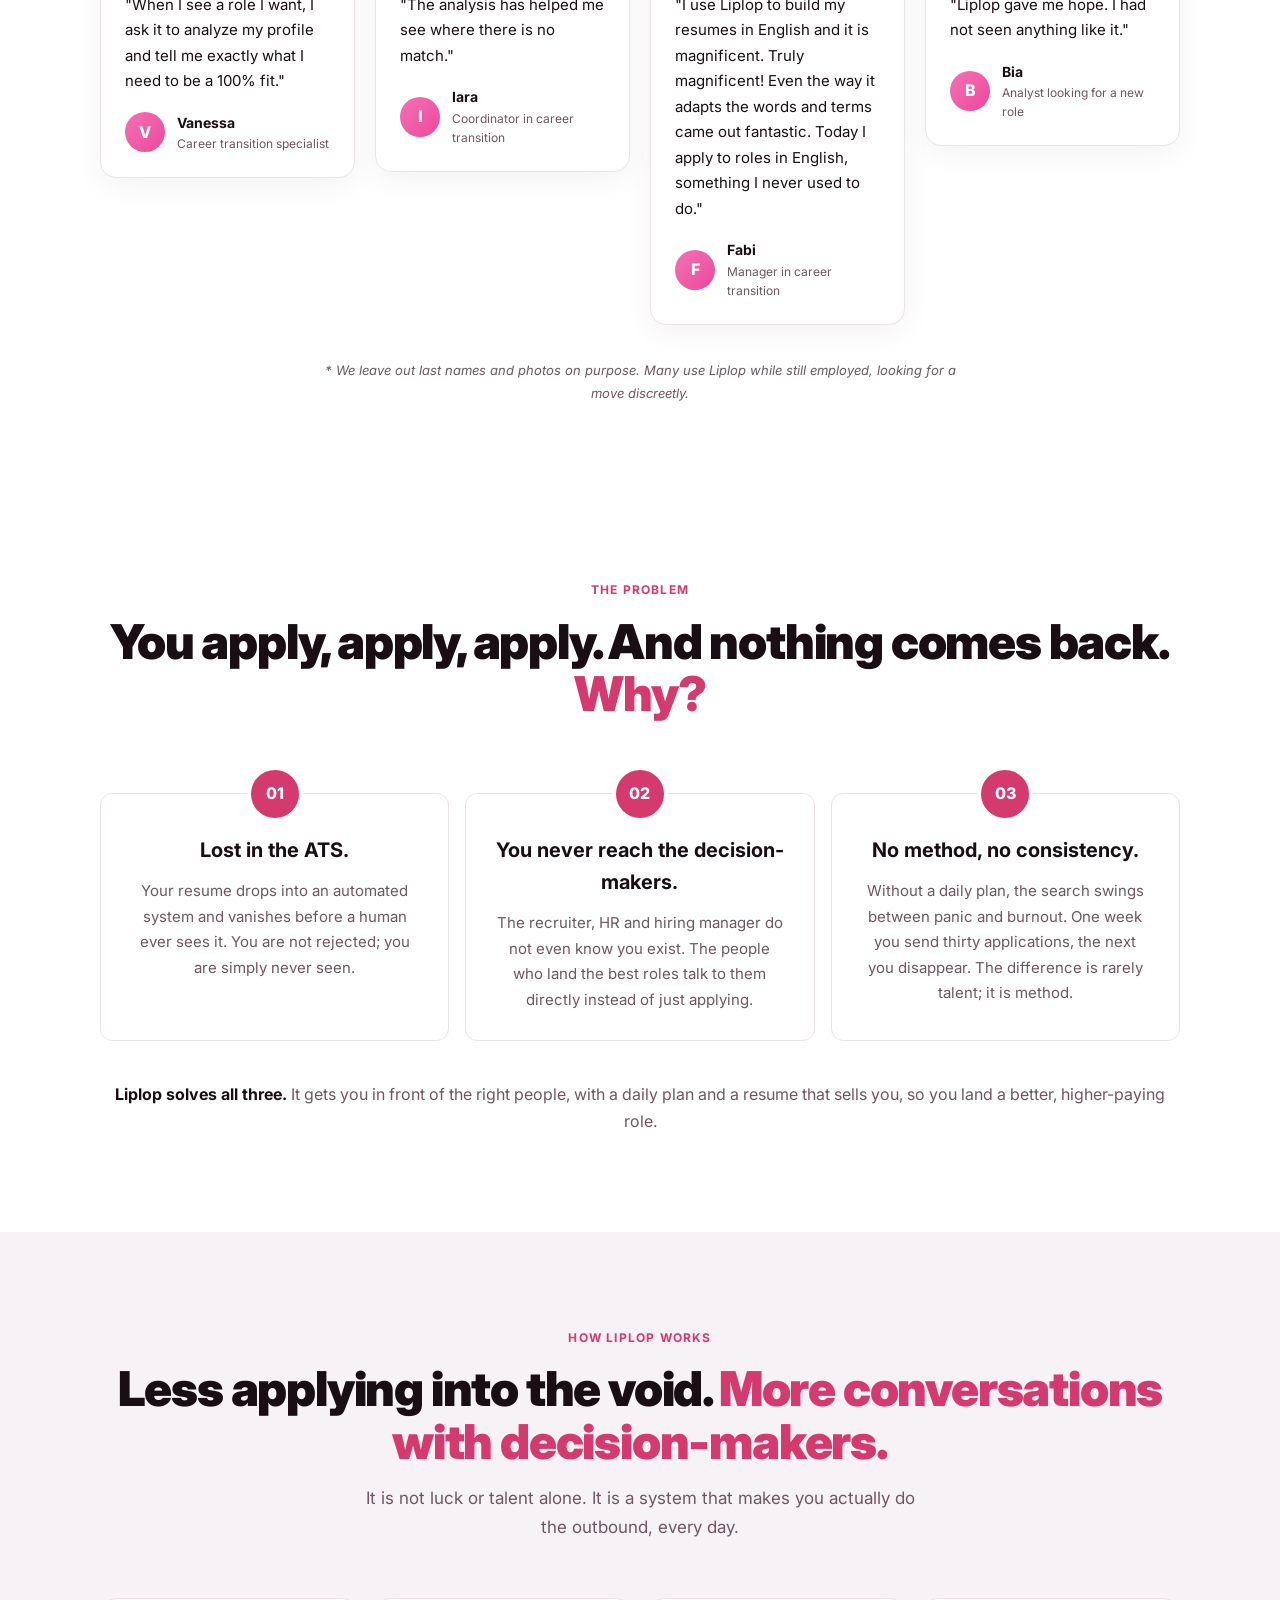
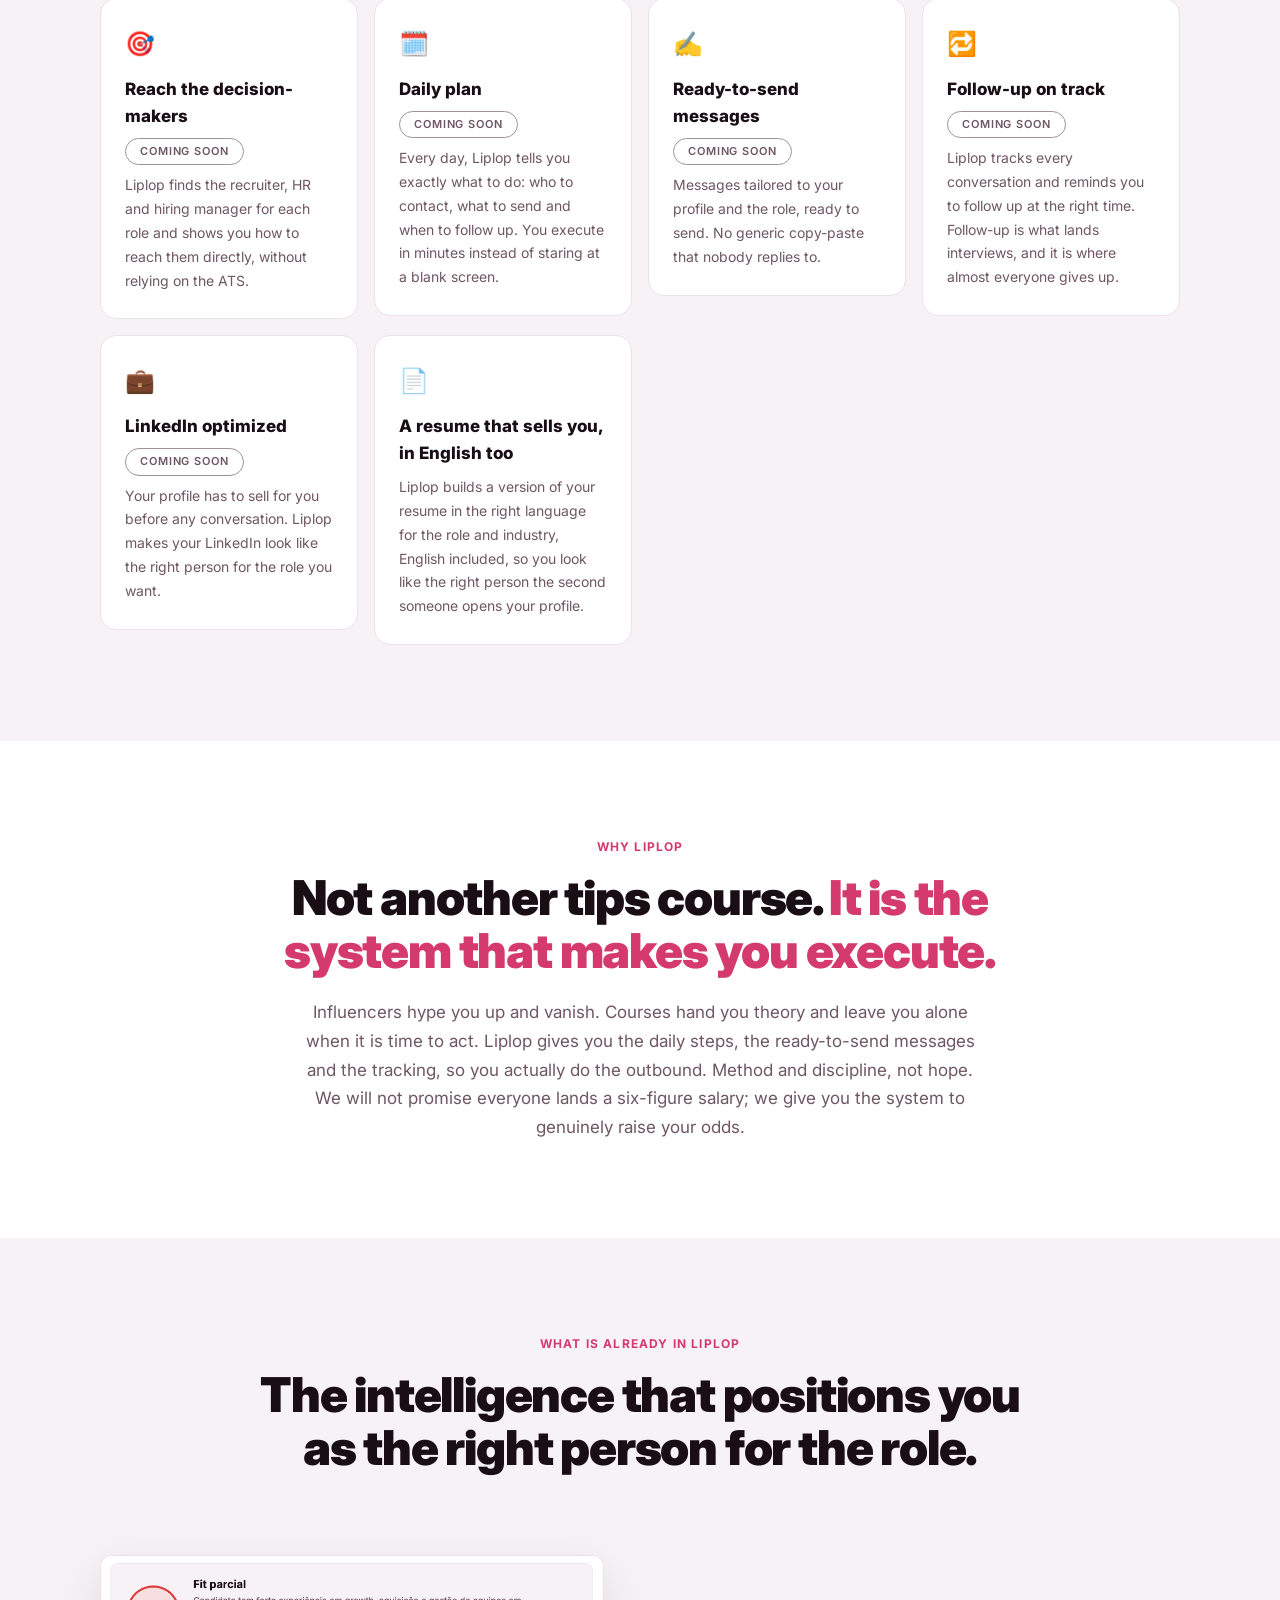
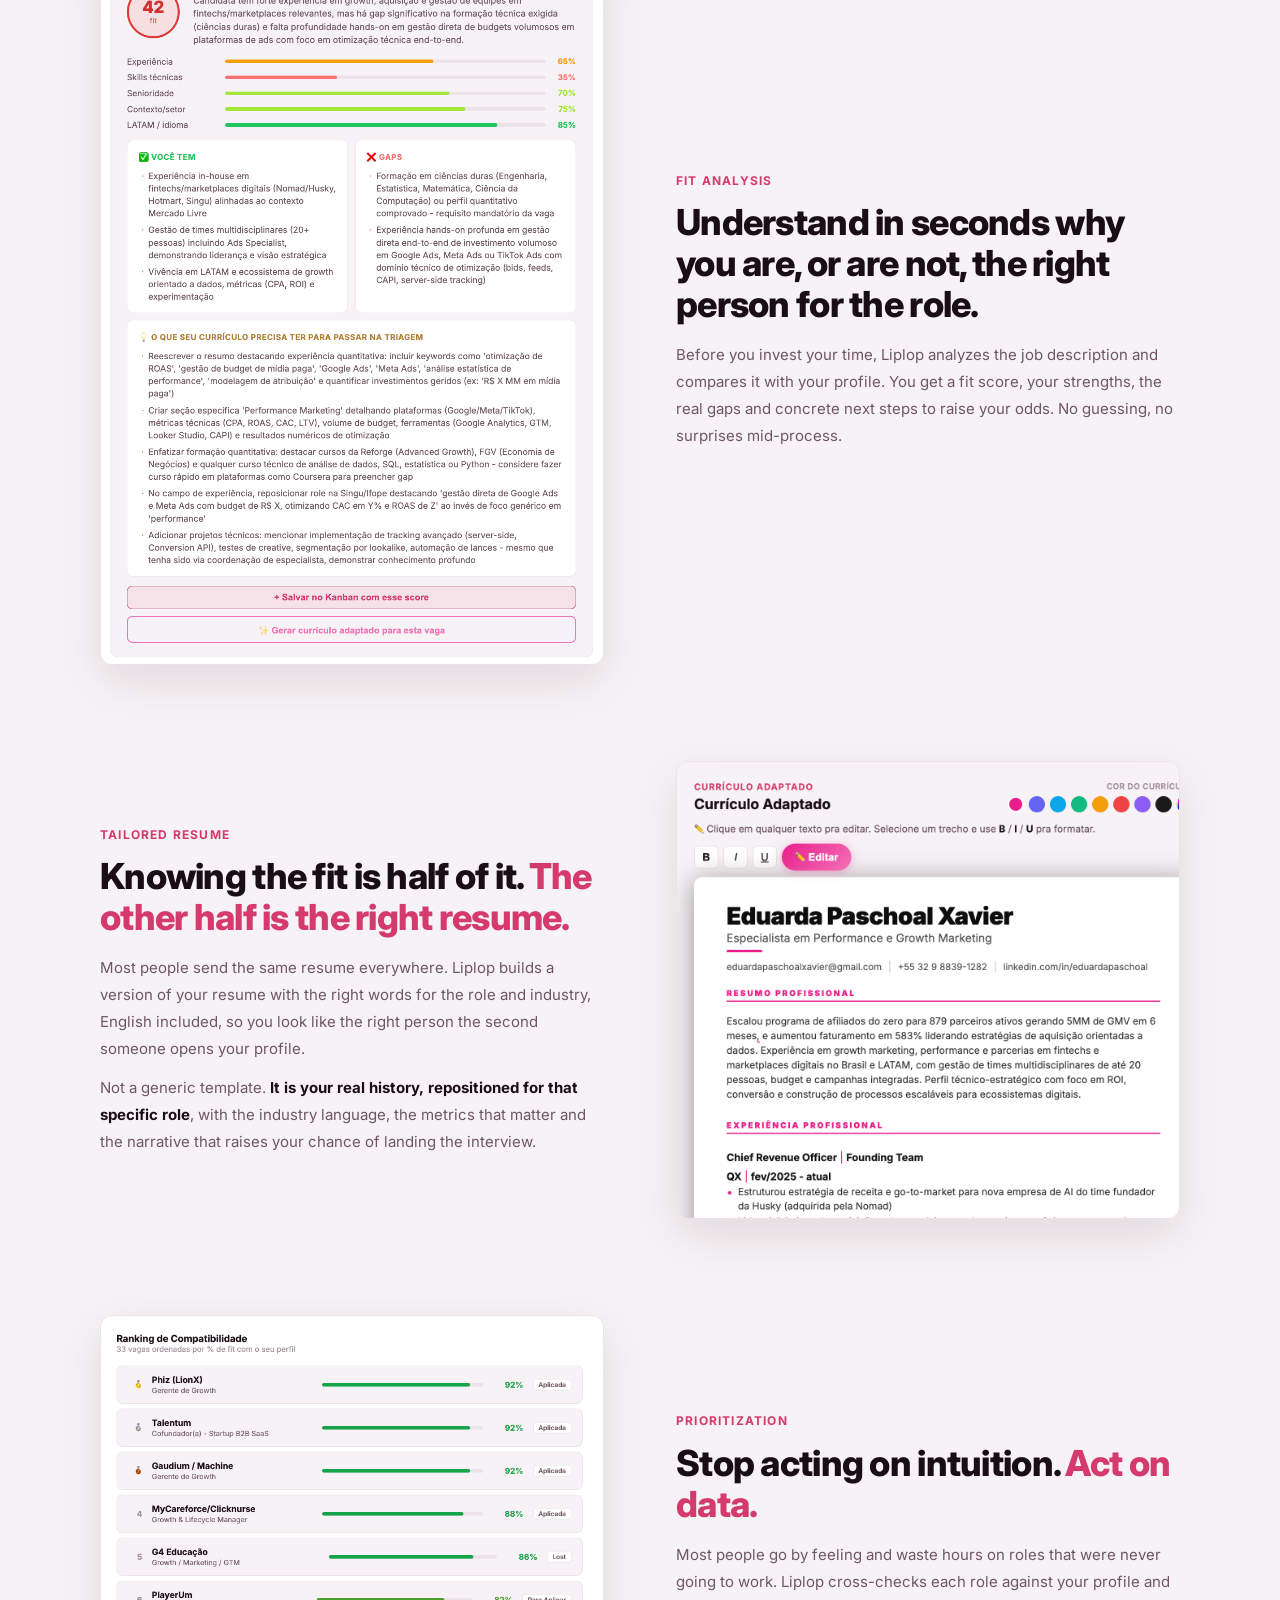
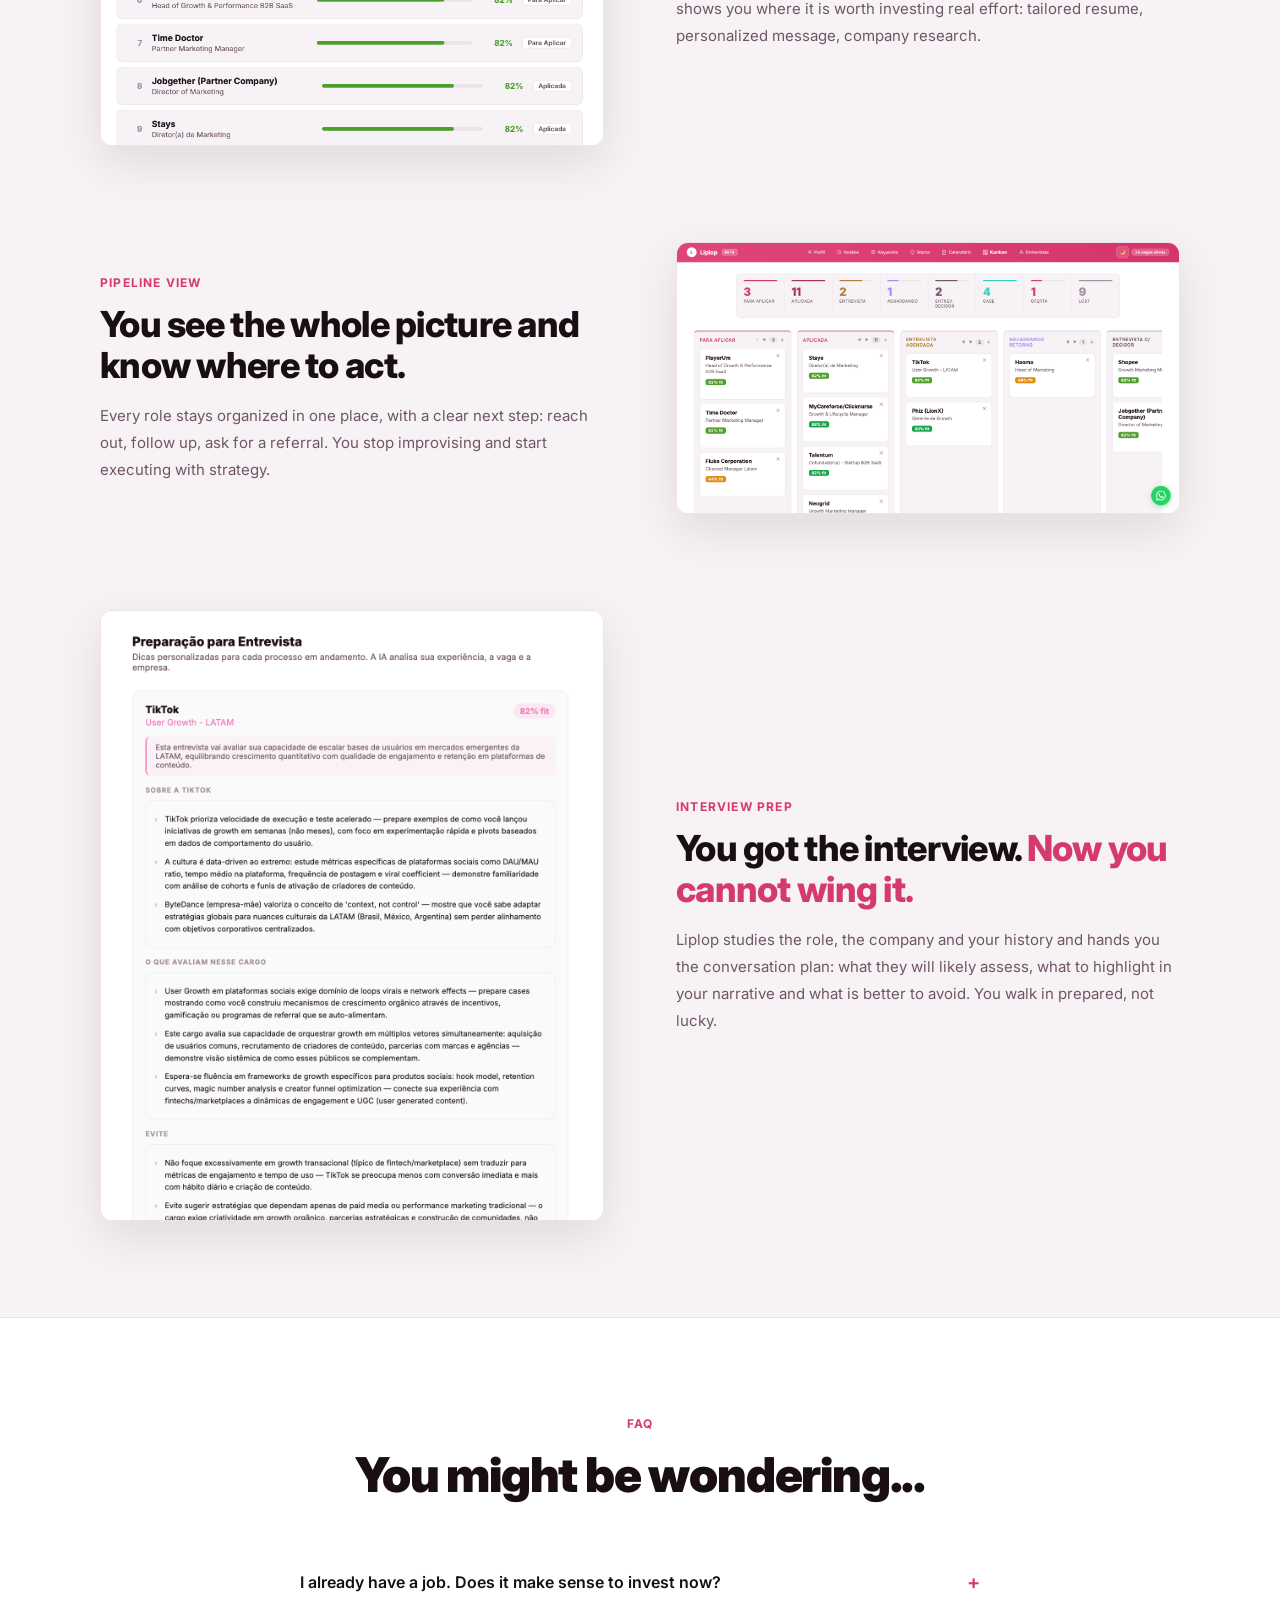
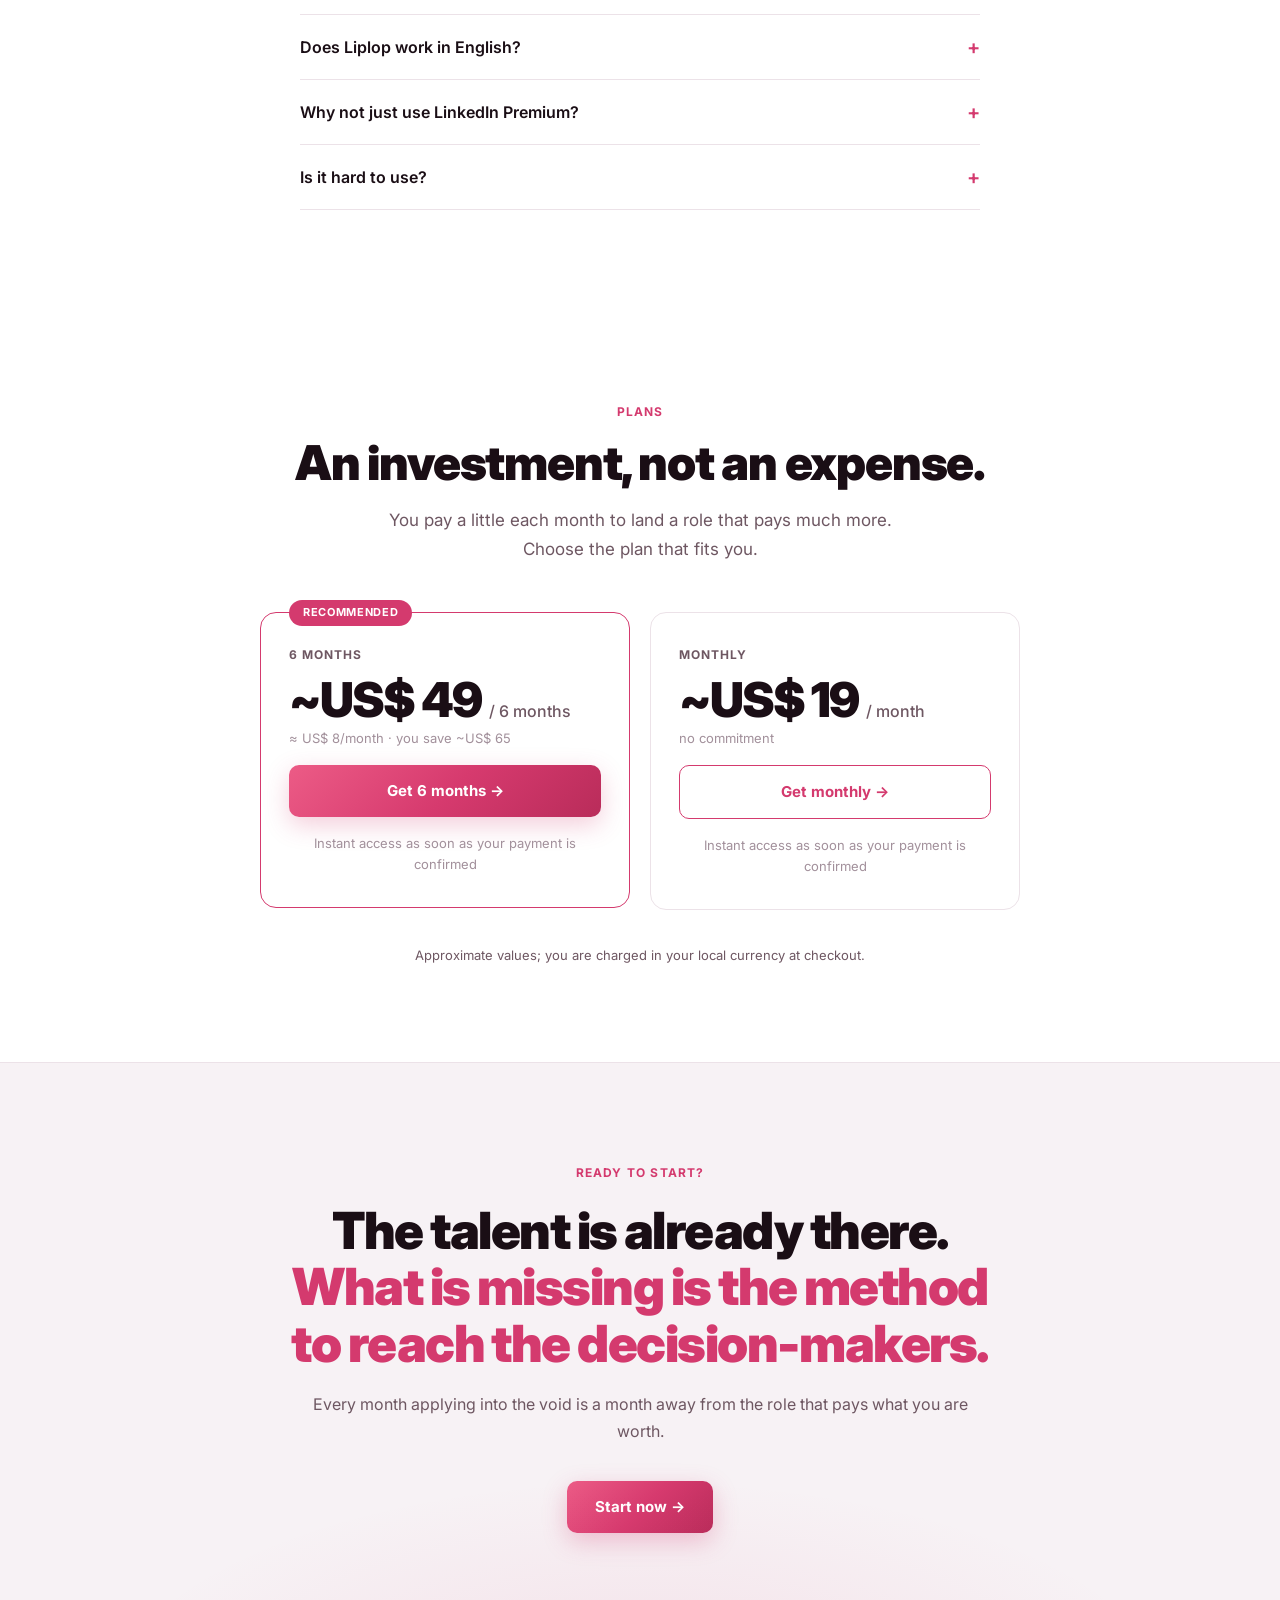
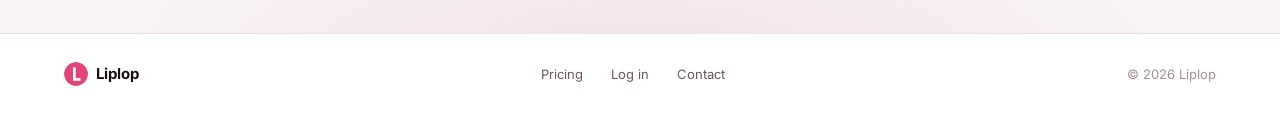
==== commit 823a9023: "feat: remove trial gratuito e CTAs "Testar agora" rolam para os planos - Remove o card de teste grát" ====
--- a/index.html
+++ b/index.html
@@ -44,7 +44,7 @@
     <a class="nav-link" href="precos.html" data-i18n="nav.pricing">Preços</a>
     <a class="nav-link" href="https://wa.me/5532988391282" target="_blank" rel="noopener" data-i18n="nav.contact">Fale conosco</a>
     <a class="nav-link" href="https://app.myliplop.com" data-i18n="nav.login">Login</a>
-    <a class="nav-cta" href="https://app.myliplop.com" data-i18n="nav.cta">Testar agora</a>
+    <a class="nav-cta" href="#precos" data-i18n="nav.cta">Testar agora</a>
   </div>
 </nav>
 
@@ -53,7 +53,7 @@
   <h1><span data-i18n="hero.pre">Seu próximo cargo paga mais.</span> <em><span data-i18n="hero.mid">E pode ser</span> <span class="circled"><span data-i18n="hero.hi">fora do país</span><svg class="scribble" viewBox="0 0 320 110" preserveAspectRatio="none" aria-hidden="true"><path pathLength="1" d="M161 8 C88 4 17 23 11 53 C5 86 95 101 181 98 C265 95 316 76 306 48 C297 23 226 11 145 15" /></svg></span>.</em></h1>
   <p class="hero-typed"><span data-i18n="hero.typedPrefix">Para quem </span><span class="tt" id="heroTyped"></span><span class="caret" aria-hidden="true"></span></p>
   <p class="hero-sub" data-i18n="hero.sub">O Liplop te coloca na frente de quem decide a contratação, com um plano diário de ação. Mais entrevistas, sem depender da sorte do ATS.</p>
-  <div style="margin-bottom:52px;"><a class="btn-rose" href="https://app.myliplop.com" data-i18n="hero.cta">Testar agora →</a></div>
+  <div style="margin-bottom:52px;"><a class="btn-rose" href="#precos" data-i18n="hero.cta">Testar agora →</a></div>
   <div class="hero-screenshot">
     <div class="fit-mock">
       <div class="fm-chrome"><i></i><i></i><i></i><span data-i18n="mock.chrome">app.myliplop.com · Análise de Fit</span></div>
@@ -315,17 +315,8 @@
   <div class="section-inner">
     <div class="label" data-i18n="plans.label">Planos</div>
     <h2 class="section-h" style="margin-bottom:16px;" data-i18n="plans.h2">Um investimento, não um gasto.</h2>
-    <p class="section-p" style="margin-bottom:48px;" data-i18n="plans.sub">Você paga pouco por mês para conquistar um cargo que paga muito mais. Comece grátis e veja o resultado antes de assinar.</p>
+    <p class="section-p" style="margin-bottom:48px;" data-i18n="plans.sub">Você paga pouco por mês para conquistar um cargo que paga muito mais. Escolha o plano que faz sentido pra você.</p>
     <div class="plans-grid">
-
-      <!-- Teste grátis -->
-      <div class="plan-card">
-        <div class="plan-name" data-i18n="plans.freeName">Teste grátis</div>
-        <div class="plan-price"><span data-i18n="plans.freePrice">R$ 0</span> <span class="per" data-i18n="plans.freePer">pra começar</span></div>
-        <div class="plan-annual" data-i18n="plans.freeDesc">Você tem direito a 3 ações de inteligência do Liplop</div>
-        <a class="btn-plan-outline" href="https://app.myliplop.com" data-i18n="plans.freeCta">Começar teste →</a>
-        <p class="plan-trust" data-i18n="plans.freeTrust">Sem cartão. Experimente antes de assinar.</p>
-      </div>
 
       <!-- Semestral (destaque) -->
       <div class="plan-card featured">
@@ -357,7 +348,7 @@
     <div class="cta-label" data-i18n="cta.label">Pronto para começar?</div>
     <h2 class="cta-h" data-i18n="cta.h">Seu talento já existe. <em>Falta o método pra chegar em quem decide.</em></h2>
     <p class="cta-p" data-i18n="cta.p">Cada mês aplicando no vácuo é um mês a menos no cargo que paga o que você merece.</p>
-    <div style="margin-top:32px;"><a class="btn-rose" href="https://app.myliplop.com" data-i18n="cta.btn">Testar agora →</a></div>
+    <div style="margin-top:32px;"><a class="btn-rose" href="#precos" data-i18n="cta.btn">Testar agora →</a></div>
   </div>
 </section>
 
@@ -449,7 +440,7 @@
       'faq.q2':'Funciona para vagas internacionais e em inglês?','faq.a2':'Sim. O Liplop adapta seu currículo e sua narrativa para vagas em inglês e para o mercado internacional. Tem gente que passou a aplicar pra vagas em inglês depois de usar o Liplop, coisa que não fazia antes.',
       'faq.q3':'Por que não uso só o LinkedIn Premium?','faq.a3':'LinkedIn Premium te ajuda a ser visto. O Liplop te ajuda a agir certo: chegar nas pessoas certas, com a mensagem certa, na hora certa. Um resolve exposição, o outro resolve execução.',
       'faq.q4':'É difícil de usar?','faq.a4':'O setup leva menos de 10 minutos. Você adiciona suas vagas e o Liplop faz o resto.',
-      'plans.label':'Planos','plans.h2':'Um investimento, não um gasto.','plans.sub':'Você paga pouco por mês para conquistar um cargo que paga muito mais. Comece grátis e veja o resultado antes de assinar.',
+      'plans.label':'Planos','plans.h2':'Um investimento, não um gasto.','plans.sub':'Você paga pouco por mês para conquistar um cargo que paga muito mais. Escolha o plano que faz sentido pra você.',
       'plans.freePrice':'R$ 0','plans.semPrice':'R$ 250','plans.monPrice':'R$ 97',
       'plans.freeName':'Teste grátis','plans.freePer':'pra começar','plans.freeDesc':'Você tem direito a 3 ações de inteligência do Liplop','plans.freeCta':'Começar teste →','plans.freeTrust':'Sem cartão. Experimente antes de assinar.',
       'plans.best':'Recomendado','plans.semName':'Semestral','plans.semPer':'/ 6 meses','plans.semDesc':'equivale a R$ 41,66/mês · você economiza R$ 332','plans.semCta':'Assinar semestral →',
@@ -500,7 +491,7 @@
       'faq.q2':'Does Liplop work in English?','faq.a2':'Yes. Liplop builds your resume and your narrative in English and adapts them to each role and industry, so you show up as the right person for the job.',
       'faq.q3':'Why not just use LinkedIn Premium?','faq.a3':'LinkedIn Premium helps you get seen. Liplop helps you act right: reach the right people, with the right message, at the right time. One solves visibility, the other solves execution.',
       'faq.q4':'Is it hard to use?','faq.a4':'Setup takes under 10 minutes. You add your roles and Liplop does the rest.',
-      'plans.label':'Plans','plans.h2':'An investment, not an expense.','plans.sub':'You pay a little each month to land a role that pays much more. Start free and see the result before you subscribe.',
+      'plans.label':'Plans','plans.h2':'An investment, not an expense.','plans.sub':'You pay a little each month to land a role that pays much more. Choose the plan that fits you.',
       'plans.freePrice':'US$ 0','plans.semPrice':'~US$ 49','plans.monPrice':'~US$ 19',
       'plans.freeName':'Free trial','plans.freePer':'to start','plans.freeDesc':'You get 3 Liplop intelligence actions','plans.freeCta':'Start free →','plans.freeTrust':'No card required. Try it before you subscribe.',
       'plans.best':'Recommended','plans.semName':'6 months','plans.semPer':'/ 6 months','plans.semDesc':'≈ US$ 8/month · you save ~US$ 65','plans.semCta':'Get 6 months →',
--- a/styles.css
+++ b/styles.css
@@ -644,9 +644,9 @@
     }
     .plans-grid {
       display: grid;
-      grid-template-columns: repeat(3, 1fr);
+      grid-template-columns: 1fr 1fr;
       gap: 20px;
-      max-width: 1040px;
+      max-width: 760px;
       margin: 0 auto;
       align-items: start;
     }
